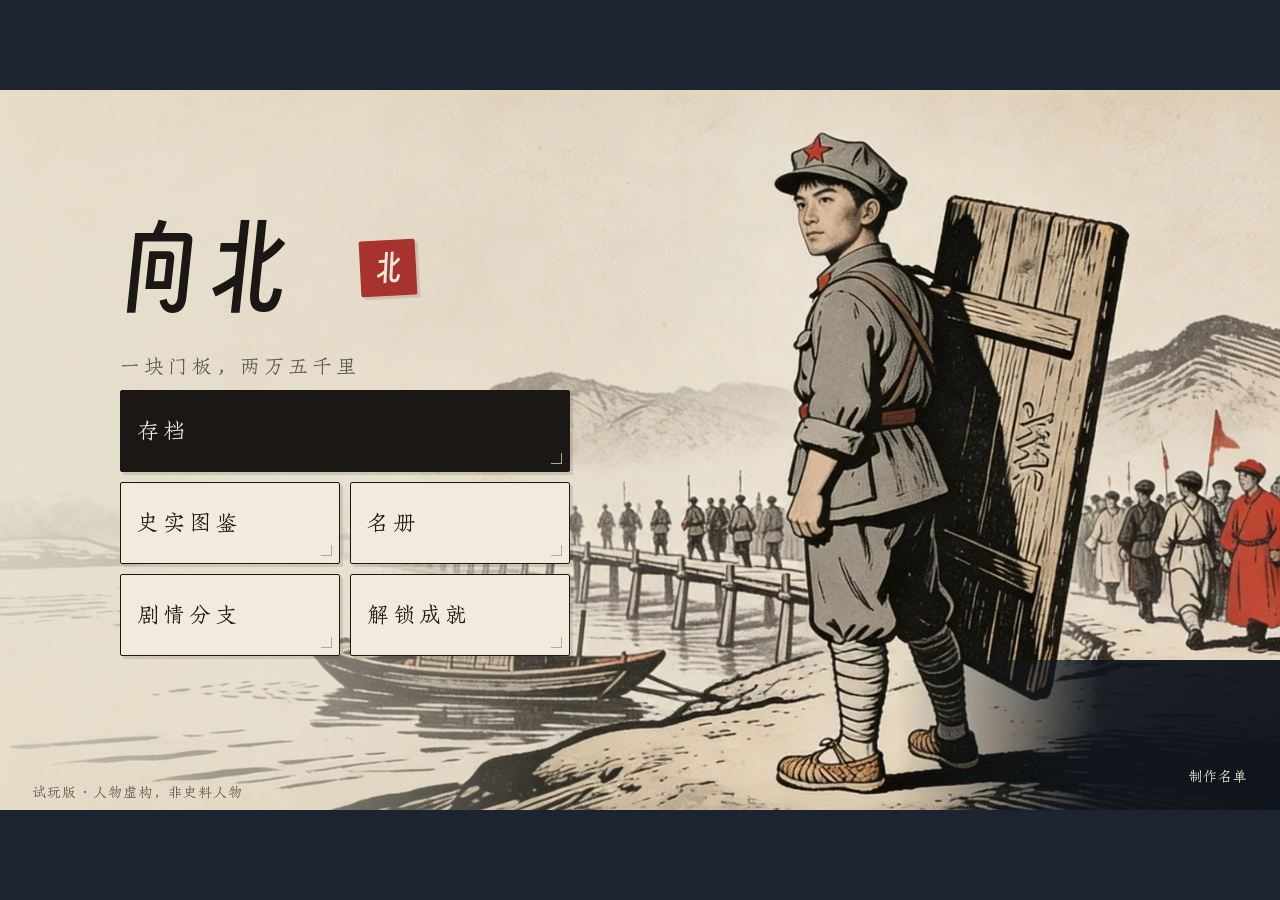
==== index.html @ d0fe7e93 "deploy: v1.7.1-dev 站点（行囊未满确认 / 门板修复）" ====
<!DOCTYPE html>
<html lang="zh-CN">
<head>
  <meta charset="utf-8">
  <meta name="viewport" content="width=device-width, initial-scale=1, viewport-fit=cover">
  <title>向北</title>
  <link rel="icon" href="data:,">
  <!-- 片头占位图先发：慢网下先给构图，再由 1600 WebP 替换 -->
  <link rel="preload" as="image" href="./assets/backgrounds/placeholders/plate_title.webp" type="image/webp" fetchpriority="high">
  <link rel="stylesheet" href="./style.css">
</head>
<body>
  <!-- 固定 1280×720 舞台：所有坐标都是舞台坐标（docs/ui-layout.md） -->
  <div id="stage" data-scene="title">
    <!-- 单画布：标题 / 地图 / VN 共用的程序化版画底（art.js 绘制，不接收点击） -->
    <canvas id="stage-art" class="stage-art" width="1280" height="720" aria-hidden="true"></canvas>

    <!-- 标题画面：ui-layout §2 -->
    <section id="scene-title" class="scene" aria-label="标题画面">
      <h1 class="title-main"><button type="button" class="title-main__button" data-action="init-game" aria-label="向北 · 点击初始化游戏">向北</button></h1>
      <span class="title-seal" aria-hidden="true">北</span>
      <p class="title-sub">一块门板，两万五千里</p>
      <div id="title-menu" class="title-menu" role="menu" aria-label="主菜单">
        <button type="button" class="menu-button xb-btn xb-btn--primary menu-button--wide" role="menuitem" data-action="saves">存档</button>
        <button type="button" class="menu-button xb-btn" role="menuitem" data-action="codex">史实图鉴</button>
        <button type="button" class="menu-button xb-btn" role="menuitem" data-action="roster-gallery">名册</button>
        <button type="button" class="menu-button xb-btn" role="menuitem" data-action="branch">剧情分支</button>
        <button type="button" class="menu-button xb-btn" role="menuitem" data-action="achievements">解锁成就</button>
      </div>
      <p class="title-version">试玩版 · 人物虚构，非史料人物</p>
      <a class="title-credits" href="./CREDITS.txt" target="_blank" rel="noopener">制作名单</a>
    </section>

    <!-- 地图画面：ui-layout §1.5 -->
    <section id="scene-map" class="scene" aria-label="长征路线图" hidden>
      <h2 class="map-title">往北</h2>
      <p class="map-sub">一条路，七段</p>
      <svg id="map-route" class="map-route" viewBox="0 0 1280 720" aria-hidden="true" focusable="false">
        <polyline points="186,592 346,532 506,482 676,412 826,332 986,252 1146,162"></polyline>
      </svg>
      <div id="map-stations" class="map-stations"></div>
      <p class="map-hint">点亮的站点可以进入；其余还在路上</p>
    </section>

    <!-- 对话画面：ui-layout §1 + §7 -->
    <section id="scene-vn" class="scene" aria-label="对话" hidden>
      <p id="vn-chapter" class="vn-chapter"></p>
      <p id="vn-condition" class="vn-condition" aria-live="polite"><span>状态</span><b>良好</b></p>
      <button type="button" id="vn-pack-button" class="vn-pack-button" data-action="pack">物资 <span id="vn-pack-count">0/4</span></button>

      <!-- 自动 / 跳过：只在线性节点显示 -->
      <div id="vn-toolbar" class="vn-toolbar" hidden>
        <button type="button" id="vn-auto" class="vn-tool" aria-pressed="false" data-action="auto">自动</button>
        <button type="button" id="vn-skip" class="vn-tool" aria-pressed="false" data-action="skip">跳过</button>
      </div>

      <button type="button" class="vn-pause" data-action="pause" aria-label="暂停">Ⅱ</button>
      <button type="button" id="vn-history-button" class="vn-history-button" data-action="history" aria-haspopup="dialog">回顾</button>

      <div id="vn-dialogue" class="vn-dialogue">
        <p id="vn-name" class="vn-name"></p>
        <p id="vn-text" class="vn-text"></p>
        <span id="vn-next" class="vn-next" aria-hidden="true">▼</span>
      </div>

      <p id="vn-choice-prompt" class="vn-choice-prompt" hidden></p>
      <div id="vn-choices" class="vn-choices" role="group" aria-label="选项" hidden></div>

      <!-- 多选：行囊/弃物。整卡可点，数字键切换，Enter 确认；没有倒计时 -->
      <div id="vn-multichoice" class="vn-multichoice" role="group" aria-label="多选" hidden>
        <p id="vn-multi-prompt" class="vn-multi-prompt"></p>
        <div id="vn-multi-options" class="vn-multi-options"></div>
        <div class="vn-multi-foot">
          <p id="vn-multi-status" class="vn-multi-status" aria-live="polite"></p>
          <button type="button" id="vn-multi-confirm" class="xb-btn xb-btn--primary vn-multi-confirm" data-action="multi-confirm" disabled>确认</button>
        </div>
      </div>

      <!-- 点名 / 记名：DOM 覆盖层，不走小游戏画布 -->
      <div id="vn-interact" class="vn-interact" role="group" aria-label="点名" hidden>
        <div class="vn-interact__panel">
          <p id="interact-kicker" class="vn-interact__kicker"></p>
          <p id="interact-name" class="vn-interact__name"></p>
          <p id="interact-status" class="vn-interact__status"></p>
          <div class="vn-interact__bar"><i id="interact-progress"></i></div>
          <div id="interact-names" class="vn-interact__names"></div>
          <button type="button" id="interact-answer" class="xb-btn vn-interact__answer" data-action="interact-answer">替他答到</button>
          <p id="interact-live" class="sr-only" aria-live="polite"></p>
        </div>
      </div>

      <div id="vn-result" class="vn-result" role="group" aria-label="结算" hidden></div>

      <!-- 章节标题卡：全屏，等玩家点击/回车后再继续 -->
      <div id="vn-title-card" class="xb-title-card" role="presentation" hidden>
        <p id="vn-title-chapter" class="xb-title-card__chapter"></p>
        <div class="xb-title-card__rule"></div>
        <p id="vn-title-sub" class="xb-title-card__sub"></p>
        <p id="vn-title-place" class="xb-title-card__place" hidden></p>
        <p class="xb-title-card__hint">点击继续</p>
      </div>

      <!-- 状态变化：顶部居中，只读，不挡点击；多行时一屏最多三条 -->
      <div id="status-notice" class="xb-status-notice" role="status" aria-live="polite" aria-atomic="true" hidden>
        <p class="xb-status-notice__kicker">状态变化</p>
        <ul id="status-notice-list" class="xb-status-notice__list"></ul>
      </div>

      <!-- 分页量具：屏外，与正文同字号同宽，只用来量行数；不能 display:none -->
      <p id="vn-measure" class="vn-measure" aria-hidden="true"></p>
    </section>

    <!-- 结局：点名 + 数字 + 五张精神卡（ui-layout §8） -->
    <section id="scene-ending" class="scene" aria-label="结局" hidden>
      <div id="ending-panel" class="xb-ending">
        <h2 id="ending-title" class="xb-ending__title"></h2>
        <p id="ending-date" class="xb-ending__date"></p>
        <p id="ending-lede" class="xb-ending__lede"></p>
        <p id="ending-route" class="xb-ending__route"></p>
        <div class="xb-ending__cols">
          <div class="xb-ending__names-wrap">
            <h3 class="xb-ending__label">点名</h3>
            <ol id="ending-names" class="xb-ending__names"></ol>
          </div>
          <div class="xb-ending__stats-wrap">
            <h3 class="xb-ending__label">数字</h3>
            <p id="ending-stats" class="xb-ending__stats"></p>
          </div>
        </div>
        <section id="ending-achievements" class="xb-ending__achievements" aria-labelledby="ending-achievements-title">
          <h3 id="ending-achievements-title" class="xb-ending__achievements-title">此周目解锁的成就有：</h3>
          <div id="ending-achievement-chips" class="xb-ending__achievement-chips"></div>
          <p id="ending-achievements-count" class="xb-ending__achievements-count"></p>
        </section>
        <div id="ending-cards" class="xb-ending__cards" aria-label="五张精神卡"></div>
        <p id="ending-disclaimer" class="xb-ending__disclaimer"></p>
        <div class="xb-ending__actions">
          <button type="button" id="ending-branch" class="xb-btn" data-action="ending-branch">查看剧情分支</button>
          <button type="button" id="ending-codex" class="xb-btn" data-action="ending-codex">史实图鉴</button>
          <button type="button" id="ending-home" class="xb-btn xb-btn--primary" data-action="ending-home">回到标题</button>
        </div>
      </div>
    </section>

    <!-- 特效层：墨色横擦转场 + 软闪白；不接收点击，不朗读 -->
    <div id="fx-layer" class="fx-layer" aria-hidden="true">
      <div class="fx-wipe"></div>
      <div class="fx-flash"></div>
    </div>

    <!-- 暂停遮罩：继续 / 设置 / 返回地图 / 回到标题（ui-layout §7） -->
    <div id="pause" class="overlay" hidden>
      <div id="pause-menu" class="pause-panel" role="dialog" aria-modal="true" aria-label="暂停">
        <p class="pause-title">暂停</p>
        <button type="button" class="pause-button" data-action="resume">继续</button>
        <button type="button" class="pause-button" data-action="save">保存</button>
        <button type="button" class="pause-button" data-action="open-settings">设置</button>
        <button type="button" class="pause-button" data-action="codex">史实图鉴</button>
        <button type="button" class="pause-button" data-action="branch">剧情分支</button>
        <button type="button" class="pause-button" data-action="achievements">解锁成就</button>
        <button type="button" class="pause-button" data-action="open-roster">花名册</button>
        <button type="button" class="pause-button" data-action="pause-map">返回地图</button>
        <button type="button" class="pause-button" data-action="pause-title">回到标题</button>
      </div>

      <div id="vn-settings" class="xb-settings" role="dialog" aria-modal="true" aria-label="设置" hidden>
        <p class="pause-title">设置</p>
        <div class="xb-settings__row">
          <span class="xb-settings__label">文字速度</span>
          <div class="xb-settings__control">
            <input id="set-speed" class="xb-range" type="range" min="10" max="60" step="5" value="30" aria-label="文字速度">
            <span id="set-speed-value" class="xb-settings__value">30 字/秒</span>
          </div>
        </div>
        <div class="xb-settings__row">
          <span class="xb-settings__label">字号</span>
          <div id="set-scale" class="xb-segmented" role="group" aria-label="字号">
            <button type="button" data-scale="1" aria-pressed="true">100%</button>
            <button type="button" data-scale="1.15" aria-pressed="false">115%</button>
            <button type="button" data-scale="1.3" aria-pressed="false">130%</button>
          </div>
        </div>
        <div class="xb-settings__row">
          <span class="xb-settings__label">音量<small class="xb-settings__hint">首次点击后生效</small></span>
          <div class="xb-settings__control">
            <input id="set-volume" class="xb-range" type="range" min="0" max="100" step="5" value="60" aria-label="音量">
            <span id="set-volume-value" class="xb-settings__value">60</span>
          </div>
        </div>
        <div class="xb-settings__row">
          <span class="xb-settings__label">配乐<small class="xb-settings__hint">背景音乐</small></span>
          <div class="xb-settings__control">
            <input id="set-music-volume" class="xb-range" type="range" min="0" max="100" step="5" value="100" aria-label="配乐音量">
            <span id="set-music-volume-value" class="xb-settings__value">100</span>
          </div>
        </div>
        <div class="xb-settings__row">
          <span class="xb-settings__label">环境音<small class="xb-settings__hint">风、水、火</small></span>
          <div class="xb-settings__control">
            <input id="set-env-volume" class="xb-range" type="range" min="0" max="100" step="5" value="100" aria-label="环境音音量">
            <span id="set-env-volume-value" class="xb-settings__value">100</span>
          </div>
        </div>
        <div class="xb-settings__row">
          <span class="xb-settings__label">静音</span>
          <button type="button" id="set-muted" class="xb-switch" role="switch" aria-checked="false" aria-label="静音"></button>
        </div>
        <div class="xb-settings__row">
          <span class="xb-settings__label">减少动效</span>
          <button type="button" id="set-motion" class="xb-switch" role="switch" aria-checked="false" aria-label="减少动效"></button>
        </div>
        <div class="xb-settings__row">
          <span class="xb-settings__label">跳读已读</span>
          <button type="button" id="set-skip" class="xb-switch" role="switch" aria-checked="false" aria-label="跳读已读"></button>
        </div>
        <button type="button" class="pause-button" data-action="close-settings">返回</button>
      </div>

      <div id="vn-roster" class="xb-roster" role="dialog" aria-modal="true" aria-label="花名册" tabindex="-1" hidden>
        <p class="pause-title">花名册</p>
        <p class="xb-roster__hint">这一路上，名册里记下的人。</p>
        <ol id="roster-list" class="xb-roster__list"></ol>
        <p id="roster-foot" class="xb-roster__foot"></p>
        <button type="button" class="pause-button" data-action="close-roster">返回</button>
      </div>
    </div>

    <!-- 史实注：单张弹窗，四块（标题 / 类型 / 正文 / 出处）+ 争议行（ui-layout §7） -->
    <div id="codex" class="xb-modal xb-codex" role="dialog" aria-modal="true" aria-labelledby="codex-title" hidden>
      <button type="button" id="codex-close" class="xb-modal__close" aria-label="关闭">×</button>
      <h2 id="codex-title" class="xb-modal__title"></h2>
      <div id="codex-badges" class="xb-codex__badges"></div>
      <div id="codex-figure" class="xb-codex__figure" hidden></div>
      <div id="codex-body" class="xb-codex__body" tabindex="0"></div>
      <p id="codex-note" class="xb-codex__note" hidden></p>
      <p id="codex-source" class="xb-codex__source"></p>
      <p id="codex-image-note" class="xb-codex__asset-note" hidden></p>
      <p class="xb-codex__disclaimer">人物虚构，非史料人物。</p>
    </div>

    <!-- 剧情分支：只读歧路图；标题 / 结局 / 暂停三入口共用。未走到的章节与结局灰 -->
    <div id="branch-map" class="xb-branch" role="dialog" aria-modal="true" aria-labelledby="branch-title" hidden>
      <div class="xb-branch__sky" aria-hidden="true"></div>
      <header class="xb-branch__head">
        <div class="xb-branch__brand">
          <p class="xb-branch__kicker">命路歧图 · 只看你走过的</p>
          <h2 id="branch-title" class="xb-branch__title">剧情分支</h2>
          <span class="xb-branch__seal" aria-hidden="true">歧</span>
        </div>
        <p id="branch-count" class="xb-branch__count"></p>
        <button type="button" id="branch-close" class="xb-modal__close xb-branch__close" data-action="branch-close" aria-label="关闭剧情分支">×</button>
      </header>
      <div class="xb-branch__body">
        <div id="branch-chapters" class="xb-branch__chapters" aria-label="七段路线"></div>
        <p id="branch-live" class="xb-branch__live"></p>
        <div class="xb-branch__ends">
          <section class="xb-branch__group xb-branch__group--door" aria-labelledby="branch-door-title">
            <h3 id="branch-door-title" class="xb-branch__group-title">带板 <span>1–5</span></h3>
            <div id="branch-endings-door" class="xb-branch__endings"></div>
          </section>
          <section class="xb-branch__group xb-branch__group--nodoor" aria-labelledby="branch-nodoor-title">
            <h3 id="branch-nodoor-title" class="xb-branch__group-title">空手 <span>6–10</span></h3>
            <div id="branch-endings-nodoor" class="xb-branch__endings"></div>
          </section>
          <section class="xb-branch__group xb-branch__group--bad" aria-labelledby="branch-bad-title">
            <h3 id="branch-bad-title" class="xb-branch__group-title">坏结局 <span>11</span></h3>
            <div id="branch-endings-bad" class="xb-branch__endings"></div>
          </section>
        </div>
        <p class="xb-branch__hint">点章节看这一章的抉择；点结局看门板、救人与点名。未走到的仍留在雾里。</p>
      </div>

      <div id="branch-detail" class="xb-branch-detail" role="dialog" aria-modal="true" aria-labelledby="branch-detail-title" hidden>
        <div class="xb-branch-detail__panel">
          <button type="button" id="branch-detail-close" class="xb-modal__close" data-action="branch-detail-close" aria-label="关闭详情">×</button>
          <p id="branch-detail-kicker" class="xb-branch-detail__kicker"></p>
          <h3 id="branch-detail-title" class="xb-branch-detail__title"></h3>
          <p id="branch-detail-sub" class="xb-branch-detail__sub"></p>
          <div id="branch-detail-body" class="xb-branch-detail__body" tabindex="0"></div>
        </div>
      </div>
    </div>

    <!-- 史实图鉴：7 张，3+3+1；锁卡点击只提示 -->
    <div id="codex-gallery" class="xb-gallery" role="dialog" aria-modal="true" aria-labelledby="gallery-title" hidden>
      <div class="xb-gallery__panel">
        <button type="button" id="gallery-close" class="xb-modal__close" data-action="gallery-close" aria-label="关闭图鉴">×</button>
        <h2 id="gallery-title" class="xb-gallery__title">史实图鉴</h2>
        <p id="gallery-count" class="xb-gallery__count"></p>
        <div id="gallery-grid" class="xb-gallery__grid"></div>
        <p class="xb-gallery__asset-note">照片说明：部分场景图为1967年或当代拍摄，作历史氛围示意，非1935年现场；来源与授权见制作名单。</p>
        <p class="xb-gallery__hint">已解锁的卡片可以打开；其余卡片在对应章节记入。</p>
      </div>
    </div>

    <!-- 名册回廊：只读，记四路人物命运的应到/未到/谁替答，不记分数 -->
    <div id="roster-gallery" class="xb-gallery xb-roster-gallery" role="dialog" aria-modal="true" aria-labelledby="roster-gallery-title" hidden>
      <div class="xb-gallery__panel">
        <button type="button" id="roster-gallery-close" class="xb-modal__close" data-action="roster-gallery-close" aria-label="关闭名册">×</button>
        <h2 id="roster-gallery-title" class="xb-gallery__title">名册</h2>
        <p id="roster-gallery-count" class="xb-gallery__count"></p>
        <div id="roster-gallery-pages" class="xb-roster-pages"></div>
        <p class="xb-gallery__hint">这里只记名字，不记分数。</p>
      </div>
    </div>

    <!-- 解锁成就：标题 / 暂停 / 结局三入口共用；锁定卡只显示词条名与“未解锁” -->
    <div id="achievement-panel" class="xb-achievements" role="dialog" aria-modal="true" aria-labelledby="achievement-title" hidden>
      <div class="xb-achievements__panel">
        <button type="button" id="achievement-close" class="xb-modal__close" data-action="achievement-close" aria-label="关闭成就">×</button>
        <header class="xb-achievements__head">
          <p class="xb-achievements__kicker">一路走来的选择</p>
          <h2 id="achievement-title" class="xb-achievements__title">解锁成就</h2>
          <p id="achievement-count" class="xb-achievements__count"></p>
        </header>
        <div id="achievement-tabs" class="xb-achievements__tabs" role="tablist" aria-label="按章节查看成就"></div>
        <div id="achievement-grid" class="xb-achievements__grid" role="tabpanel"></div>
        <p class="xb-achievements__hint">已解锁的成就可点开查看原因；灰色框还没有走到。</p>
      </div>

      <div id="achievement-detail" class="xb-achievement-detail" role="dialog" aria-modal="true" aria-labelledby="achievement-detail-title" hidden>
        <div class="xb-achievement-detail__panel">
          <button type="button" id="achievement-detail-close" class="xb-modal__close" data-action="achievement-detail-close" aria-label="关闭成就详情">×</button>
          <p id="achievement-detail-kicker" class="xb-achievement-detail__kicker"></p>
          <h3 id="achievement-detail-title" class="xb-achievement-detail__title"></h3>
          <div id="achievement-detail-body" class="xb-achievement-detail__body" tabindex="0"></div>
        </div>
      </div>
    </div>

    <!-- 物资：随时可开；限时选项期间禁用。差状态复用同一面板做警告。 -->
    <div id="pack-panel" class="xb-pack-overlay" role="dialog" aria-modal="true" aria-labelledby="pack-title" hidden>
      <div class="xb-pack">
        <p id="pack-warning" class="xb-pack__warning" hidden></p>
        <h2 id="pack-title" class="xb-pack__title">物资</h2>
        <p id="pack-summary" class="xb-pack__summary"></p>
        <div id="pack-list" class="xb-pack__list"></div>
        <p id="pack-note" class="xb-pack__note"></p>
        <div class="xb-pack__actions">
          <button type="button" id="pack-close" class="xb-btn" data-action="pack-close">关闭</button>
          <button type="button" id="pack-continue" class="xb-btn xb-btn--primary" data-action="pack-continue" hidden>继续（不使用）</button>
        </div>
      </div>
    </div>

    <!-- 状态“差”：先警告；同意开物资栏，拒绝按死亡路线收口 -->
    <div id="danger-modal" class="xb-door-modal" role="dialog" aria-modal="true" aria-labelledby="danger-title" hidden>
      <div class="xb-door">
        <h2 id="danger-title" class="xb-door__title">状态：差</h2>
        <p class="xb-door__body">当前你的状态已不足以支撑继续行进，请立刻补充物资恢复体力。</p>
        <div class="xb-danger__actions">
          <button type="button" id="danger-accept" class="xb-btn xb-btn--primary" data-action="danger-accept">同意</button>
          <button type="button" id="danger-refuse" class="xb-btn" data-action="danger-refuse">拒绝</button>
        </div>
      </div>
    </div>

    <!-- 行囊未满：点“系好行囊”但四格没装满时先确认；选“否”回到多选，已选的物资不动 -->
    <div id="bag-confirm-modal" class="xb-door-modal" role="dialog" aria-modal="true" aria-labelledby="bag-confirm-title" aria-describedby="bag-confirm-body" hidden>
      <div class="xb-door">
        <h2 id="bag-confirm-title" class="xb-door__title">行囊</h2>
        <p id="bag-confirm-body" class="xb-door__body">行囊尚未装满，长征路途艰险，确定要继续吗？</p>
        <div class="xb-danger__actions">
          <button type="button" id="bag-confirm-yes" class="xb-btn xb-btn--primary" data-action="bag-confirm-yes">是</button>
          <button type="button" id="bag-confirm-no" class="xb-btn" data-action="bag-confirm-no">否</button>
        </div>
      </div>
    </div>

    <!-- 门板舍弃：只在草地结算、条件 A/B/C 全不满足时出现 -->
    <div id="door-modal" class="xb-door-modal" role="dialog" aria-modal="true" aria-labelledby="door-title" hidden>
      <div class="xb-door">
        <h2 id="door-title" class="xb-door__title">必须舍弃门板</h2>
        <p class="xb-door__body">由于你体力透支，或帮手不足，无法将门板带到终点，你必须舍弃。</p>
        <button type="button" id="door-discard" class="xb-btn xb-btn--primary" data-action="door-discard">舍弃门板</button>
      </div>
    </div>

    <!-- 剧情回顾：游玩中只读翻看前面的对话与选择；按档隔离，不写主档 -->
    <div id="history-panel" class="xb-history" role="dialog" aria-modal="true" aria-labelledby="history-title" hidden>
      <div class="xb-history__panel">
        <header class="xb-history__head">
          <span class="xb-history__seal" aria-hidden="true"></span>
          <h2 id="history-title" class="xb-history__title">剧情回顾</h2>
        </header>
        <button type="button" id="history-close" class="xb-history__close" data-action="history-close" aria-label="关闭剧情回顾">×</button>
        <div id="history-body" class="xb-history__body" tabindex="0">
          <p id="history-empty" class="xb-history__empty">还没有走过的对话。</p>
          <div id="history-list" class="xb-history__list"></div>
        </div>
      </div>
    </div>

    <!-- 存档列表：标题菜单唯一入口；已完结档点开是整页结局回顾 -->
    <div id="saves-panel" class="xb-saves" role="dialog" aria-modal="true" aria-labelledby="saves-title" hidden>
      <div class="xb-saves__panel">
        <button type="button" id="saves-close" class="xb-modal__close" data-action="saves-close" aria-label="关闭存档">×</button>
        <header class="xb-saves__head">
          <p class="xb-saves__kicker">一块门板，两万五千里</p>
          <h2 id="saves-title" class="xb-saves__title">存档</h2>
          <p id="saves-count" class="xb-saves__count"></p>
        </header>
        <div class="xb-saves__actions">
          <button type="button" id="save-new" class="xb-btn xb-btn--primary" data-action="save-new">开启新档</button>
          <button type="button" id="save-latest" class="xb-btn" data-action="save-latest">上次玩到</button>
          <button type="button" id="save-delete" class="xb-btn" data-action="save-delete">删除存档</button>
        </div>
        <div class="xb-saves__list-wrap">
          <div id="saves-list" class="xb-saves__list" role="group" aria-label="存档列表"></div>
          <p id="saves-empty" class="xb-saves__empty">还没有存档。点「开启新档」，从于都河出发。</p>
        </div>
        <div id="saves-delete-bar" class="xb-saves__delete-bar" hidden>
          <p id="saves-delete-count" class="xb-saves__delete-count">已选 0 个</p>
          <div class="xb-saves__delete-actions">
            <button type="button" id="saves-delete-confirm" class="xb-btn xb-btn--primary" data-action="save-delete-confirm">确认</button>
            <button type="button" id="saves-delete-cancel" class="xb-btn" data-action="save-delete-cancel">取消</button>
          </div>
        </div>
        <p id="saves-hint" class="xb-saves__hint"></p>
      </div>
    </div>

    <!-- 通用二选一确认：开新档 / 上次玩到 / 删档 / 初始化 / 继续某档 -->
    <div id="save-confirm" class="xb-door-modal xb-save-confirm" role="dialog" aria-modal="true" aria-labelledby="save-confirm-title" hidden>
      <div class="xb-door">
        <h2 id="save-confirm-title" class="xb-door__title"></h2>
        <p id="save-confirm-body" class="xb-door__body" hidden></p>
        <div class="xb-danger__actions">
          <button type="button" id="save-confirm-yes" class="xb-btn xb-btn--primary" data-action="save-confirm-yes">是</button>
          <button type="button" id="save-confirm-no" class="xb-btn" data-action="save-confirm-no">否</button>
        </div>
      </div>
    </div>

    <div id="toast" role="status" aria-live="polite"></div>
    <div id="autosave-notice" class="xb-autosave" role="status" aria-live="polite" aria-atomic="true" aria-hidden="true"></div>
    <pre id="debug" hidden></pre>
  </div>

  <div id="orientation">
    <p>请把手机横过来</p>
    <p class="orientation-hint">如果转动手机没有反应，请点右上角菜单，选择“在浏览器打开”。</p>
  </div>

  <!-- 顺序固定：art → story → engine；全部经典 script，不用 module -->
  <script src="./art.js"></script>
  <script src="./story.js"></script>
  <script src="./engine.js"></script>
</body>
</html>
---- style.css ----
/* 《向北》style.css —— 步骤二：视觉系统（令牌 + 组件壳 + 舞台）
   规格见 docs/visual-system.md 与 docs/ui-layout.md；组件规则里只允许 var()，禁止再写色值。 */

/* ---------- 字体：OFL 子集随包，系统字体兜底 ----------
   子集只含游戏实际用字；缺字时回退系统宋体/黑体。
   授权见 assets/fonts/OFL-Zhuque.txt 与 OFL-Smiley.txt。 */
@font-face {
  font-family: "XB Smiley";
  src: url("./assets/fonts/smiley-game.woff2") format("woff2");
  font-display: swap;
}

@font-face {
  font-family: "XB Zhuque";
  src: url("./assets/fonts/zhuque-game.woff2") format("woff2");
  font-display: swap;
}

/* ---------- 令牌：唯一可以写色值的地方 ---------- */
:root {
  /* 五色 */
  --paper: #E8E1D0;
  --ink: #1A1714;
  --cinnabar: #A8322D;
  --ember: #D97A2B;
  --night: #1B2430;

  /* 派生色 */
  --paper-hi: #F1EBDD;
  --paper-lo: #DCD2BC;
  --ink-muted: #5C564D;
  --night-deep: #10161D;
  --scrim: rgba(16, 22, 29, 0.62);
  --overlay: rgba(16, 22, 29, 0.78);
  --title-map-scrim: linear-gradient(90deg, rgba(11, 14, 19, 0.96) 0%, rgba(11, 14, 19, 0.9) 34%, rgba(11, 14, 19, 0.48) 58%, rgba(11, 14, 19, 0.04) 82%);
  --chapter-photo-scrim: linear-gradient(90deg, rgba(11, 14, 19, 0.97) 0%, rgba(11, 14, 19, 0.9) 30%, rgba(11, 14, 19, 0.52) 56%, rgba(11, 14, 19, 0.08) 84%);
  --codex-caption-scrim: linear-gradient(0deg, rgba(11, 14, 19, 0.82), transparent);
  --title-photo-left-scrim: linear-gradient(90deg,
    rgba(232, 225, 208, 0.82) 0%,
    rgba(232, 225, 208, 0.58) 22%,
    rgba(232, 225, 208, 0.18) 42%,
    rgba(232, 225, 208, 0) 62%);
  --title-photo-bottom-scrim: linear-gradient(to left,
    rgba(16, 22, 29, 0.97) 0%,
    rgba(16, 22, 29, 0.94) 14%,
    rgba(16, 22, 29, 0.55) 20%,
    rgba(16, 22, 29, 0) 30%);
  --title-map-shadow: 0 1px 14px rgba(0, 0, 0, 0.65);
  --title-sub-shadow: 0 1px 10px rgba(0, 0, 0, 0.7);
  --shadow: rgba(26, 23, 20, 0.18);
  --ink-a12: rgba(26, 23, 20, 0.12);
  --ink-a20: rgba(26, 23, 20, 0.2);
  --ink-a30: rgba(26, 23, 20, 0.3);
  --ink-a45: rgba(26, 23, 20, 0.45);
  --paper-a72: rgba(232, 225, 208, 0.72);
  /* 歧路图专用夜色：全部在此定义，组件只引用令牌（check-build C10）。 */
  --branch-sky-top: #0d1620;
  --branch-sky: #0b1119;
  --branch-sky-deep: #080d13;
  --branch-star-hi: rgba(241, 235, 221, 0.72);
  --branch-star-mid: rgba(241, 235, 221, 0.62);
  --branch-star-low: rgba(241, 235, 221, 0.48);
  --branch-star-faint: rgba(241, 235, 221, 0.55);
  --branch-glow: rgba(58, 82, 105, 0.42);
  --branch-warm: rgba(168, 50, 45, 0.12);
  --branch-sky-shadow: rgba(0, 0, 0, 0.7);
  --branch-seal-shadow: rgba(0, 0, 0, 0.35);
  --branch-card: #18222d;
  --branch-edge: rgba(232, 225, 208, 0.5);
  --branch-edge-soft: rgba(232, 225, 208, 0.28);
  --branch-edge-faint: rgba(232, 225, 208, 0.26);
  --branch-scrim-top: rgba(8, 13, 19, 0.06);
  --branch-scrim-bottom: rgba(8, 13, 19, 0.88);
  --branch-title-shadow: rgba(0, 0, 0, 0.9);
  --branch-ring: rgba(168, 50, 45, 0.45);
  --branch-ring-soft: rgba(168, 50, 45, 0.25);
  --branch-current-ink: #f0b3aa;
  --branch-group-meta: rgba(232, 225, 208, 0.45);
  --branch-card-bg: rgba(232, 225, 208, 0.055);
  --branch-card-unlocked: rgba(232, 225, 208, 0.12);
  --branch-card-locked: rgba(232, 225, 208, 0.025);
  --branch-hint-ink: rgba(232, 225, 208, 0.46);
  --branch-detail-scrim: rgba(4, 8, 12, 0.74);
  --branch-panel-shadow: rgba(0, 0, 0, 0.34);
  --branch-node-hover: rgba(26, 23, 20, 0.035);
  /* 剧情回顾：近黑底、纸白台词、唯一的金色留给玩家选择。 */
  --history-bg: #080D13;
  --history-choice: #F2C45C;
  --history-rule: rgba(232, 225, 208, 0.18);
  --history-prompt: rgba(232, 225, 208, 0.55);
  --history-speaker: rgba(232, 225, 208, 0.72);
  --history-scroll-thumb: rgba(232, 225, 208, 0.22);
  --focus-color: #A8322D;
  --focus-gap: #F1EBDD;

  /* 纸纹：两层细纹 + 极淡高光，不引图片。
     周期取 5px/7px 而不是 3px/4px——太密会形成网格，看着像坐标纸不像纸。 */
  --paper-texture:
    repeating-linear-gradient(0deg, rgba(26, 23, 20, 0.015) 0 1px, transparent 1px 5px),
    repeating-linear-gradient(90deg, rgba(26, 23, 20, 0.012) 0 1px, transparent 1px 7px),
    radial-gradient(90% 70% at 20% 10%, rgba(241, 235, 221, 0.035), transparent 55%);

  /* 字体：得意黑只给最大标题，其余用朱雀仿宋。 */
  --font-display: "XB Smiley", "Smiley Sans", "得意黑", "Microsoft YaHei", "PingFang SC", "Noto Sans CJK SC", sans-serif;
  --font-title: "XB Zhuque", "Zhuque Fangsong", "Songti SC", "SimSun", "Noto Serif CJK SC", serif;
  --font-body: "XB Zhuque", "Zhuque Fangsong", "Songti SC", "SimSun", "Noto Serif CJK SC", serif;
  --font-num: "Consolas", "SFMono-Regular", "Courier New", monospace;

  /* 字号 / 行高 / 字距 */
  --fs-title: 96px;
  --fs-subtitle: 20px;
  --fs-chapter: 44px;
  --fs-h2: 28px;
  --fs-body: 26px;
  --fs-choice: 22px;
  --fs-name: 18px;
  --fs-note: 18px;
  --fs-small: 14px;
  --lh-title: 1;
  --lh-body: 1.8;
  --lh-choice: 1.45;
  --lh-note: 1.7;
  --ls-title: 12px;
  --ls-chapter: 8px;
  --ls-button: 4px;

  /* 间距 / 边框 / 圆角 */
  --space-1: 4px;
  --space-2: 8px;
  --space-3: 12px;
  --space-4: 16px;
  --space-5: 24px;
  --space-6: 32px;
  --space-7: 64px;
  --space-8: 96px;
  --border: 1px;
  --border-strong: 2px;
  --border-accent: 4px;
  --radius: 2px;

  /* 层级 */
  --z-art: 0;
  --z-scene: 1;
  --z-figure: 10;
  --z-hud: 20;
  --z-dialogue: 30;
  --z-choice: 40;
  --z-modal: 50;
  --z-transition: 60;
  --z-pause: 80;
  --z-gallery: 82;
  --z-saves: 83;
  --z-codex: 84;
  --z-history: 85;
  --z-branch: 86;
  --z-branch-detail: 88;
  --z-save-confirm: 89;
  --z-toast: 90;
  --z-debug: 95;
  --z-orientation: 100;

  /* 动效 / 焦点 / 舞台 */
  --dur-fast: 120ms;
  --dur-med: 240ms;
  --dur-slow: 480ms;
  --dur-transition: 480ms;
  --dur-flash: 120ms;
  --dur-shake: 180ms;
  --dur-strike: 420ms;
  --strike-stagger: 90ms;
  --fx-flash-opacity: 0.12;
  --fx-shake-distance: 2px;
  --ease-out: cubic-bezier(0.2, 0.7, 0.3, 1);
  --ease-in: cubic-bezier(0.4, 0, 1, 1);
  --focus-w: 2px;
  --focus-offset: 2px;

  --stage-w: 1280px;
  --stage-h: 720px;
  --scale: 1;

  /* 阅读层（步骤三）：正文缩放与选项计时条进度 */
  --text-scale: 1;
  --choice-progress: 1;
}

/* 低配 / 对照：强制走系统回退栈（?fonts=fallback 触发） */
html.fonts-fallback {
  --font-display: "Microsoft YaHei", "PingFang SC", "Noto Sans CJK SC", sans-serif;
  --font-title: "Songti SC", "SimSun", "Noto Serif CJK SC", serif;
  --font-body: "Songti SC", "SimSun", "Noto Serif CJK SC", serif;
}

/* ---------- 基础层 ---------- */
html,
body {
  margin: 0;
  height: 100%;
  overflow: hidden;
  background: var(--night);
}

#stage {
  position: absolute;
  left: 50%;
  top: 50%;
  width: var(--stage-w);
  height: var(--stage-h);
  margin-left: calc(var(--stage-w) / -2);
  margin-top: calc(var(--stage-h) / -2);
  transform: scale(var(--scale));
  transform-origin: center center;
  background-color: var(--paper);
  background-image: var(--paper-texture);
  color: var(--ink);
  font-family: var(--font-body);
  font-size: var(--fs-body);
  line-height: var(--lh-body);
  overflow: hidden;
}

/* 全站禁选：双击推进剧情、横屏提示与所有面板都不应选中文字；只有滑杆需要拖动。 */
html,
body,
#stage,
#stage * {
  -webkit-user-select: none;
  -moz-user-select: none;
  user-select: none;
  -webkit-touch-callout: none;
}

[hidden] {
  display: none !important;
}

/* 单画布：标题 / 地图 / VN 共用的程序化版画底 */
.stage-art {
  position: absolute;
  inset: 0;
  width: var(--stage-w);
  height: var(--stage-h);
  z-index: var(--z-art);
  display: block;
  pointer-events: none;
}

/* 照片底缓慢推近；不改变布局，只在画布内部裁切。 */
.stage-art.is-photo {
  transform-origin: 50% 52%;
  animation: xb-art-drift 28s ease-in-out infinite alternate;
}

@keyframes xb-art-drift {
  from { transform: scale(1.015) translate3d(0, 0, 0); }
  to { transform: scale(1.05) translate3d(-0.55%, -0.35%, 0); }
}

@media (prefers-reduced-motion: reduce) {
  .stage-art.is-photo {
    animation: none;
    transform: none;
  }
}

.scene {
  position: absolute;
  inset: 0;
  z-index: var(--z-scene);
}

/* ---------- 特效层：墨色横擦 + 软闪白（步骤六） ---------- */
.fx-layer {
  position: absolute;
  inset: 0;
  z-index: var(--z-transition);
  overflow: hidden;
  pointer-events: none;
}

.fx-wipe,
.fx-flash {
  position: absolute;
  inset: 0;
  pointer-events: none;
}

.fx-wipe {
  transform: translateX(-100%);
  opacity: 0;
}

.fx-layer.is-paper .fx-wipe {
  background: linear-gradient(90deg, transparent 0%, var(--paper) 14%, var(--paper-hi) 50%, var(--paper) 86%, transparent 100%);
}

.fx-layer.is-night .fx-wipe {
  background: linear-gradient(90deg, transparent 0%, var(--night-deep) 14%, var(--night) 50%, var(--night-deep) 86%, transparent 100%);
}

.fx-layer.is-wiping .fx-wipe {
  animation: xb-fx-wipe var(--dur-transition) var(--ease-out) both;
}

.fx-flash {
  background: var(--paper-hi);
  opacity: 0;
}

.fx-layer.is-flashing .fx-flash {
  animation: xb-fx-flash var(--dur-flash) var(--ease-out) both;
}

#stage.is-shaking {
  animation: xb-fx-shake var(--dur-shake) linear both;
}

@keyframes xb-fx-wipe {
  0% { transform: translateX(-100%); opacity: 1; }
  100% { transform: translateX(100%); opacity: 1; }
}

@keyframes xb-fx-flash {
  0% { opacity: 0; }
  28% { opacity: var(--fx-flash-opacity); }
  100% { opacity: 0; }
}

@keyframes xb-fx-shake {
  0%, 100% { transform: translateX(0) scale(var(--scale)); }
  25% { transform: translateX(calc(var(--fx-shake-distance) * -1)) scale(var(--scale)); }
  75% { transform: translateX(var(--fx-shake-distance)) scale(var(--scale)); }
}

html {
  /* 手机点按由朱砂焦点环和自绘状态表示；去掉 Edge/Chrome 默认的蓝色 tap highlight。 */
  -webkit-tap-highlight-color: transparent;
}

button {
  font-family: inherit;
  font-size: var(--fs-choice);
  color: inherit;
  background: transparent;
  border: 1px solid transparent;
  cursor: pointer;
  touch-action: manipulation;
}

button:focus-visible,
a:focus-visible,
[tabindex]:focus-visible {
  outline: none;
  box-shadow: 0 0 0 var(--focus-w) var(--focus-color), 0 0 0 calc(var(--focus-w) + var(--focus-offset)) var(--focus-gap);
}

[aria-disabled="true"] {
  cursor: default;
}

@media (prefers-reduced-motion: reduce) {
  * {
    transition: none !important;
    animation: none !important;
  }
}

/* ---------- 标题画面 ---------- */
.title-main {
  position: absolute;
  left: 120px;
  top: 132px;
  margin: 0;
  font-family: var(--font-display);
  font-size: var(--fs-title);
  font-weight: 400;
  line-height: var(--lh-title);
  letter-spacing: var(--ls-title);
  color: var(--ink);
}

.title-seal {
  position: absolute;
  left: 360px;
  top: 150px;
  width: 56px;
  height: 56px;
  display: grid;
  place-items: center;
  background: var(--cinnabar);
  color: var(--paper-hi);
  font-family: var(--font-display);
  font-size: 32px;
  line-height: 1;
  border-radius: var(--radius);
  transform: rotate(-3deg);
  box-shadow: 3px 3px 0 var(--ink-a12);
}

.title-sub {
  position: absolute;
  left: 120px;
  top: 258px;
  margin: 0;
  font-size: var(--fs-subtitle);
  letter-spacing: 4px;
  color: var(--ink-muted);
}

.title-menu {
  position: absolute;
  left: 120px;
  top: 300px;
  width: 450px;
  display: grid;
  grid-template-columns: repeat(2, 220px);
  gap: 10px;
}

/* 开始、继续、剧情分支各占整行；图鉴与名册并排，五个入口落在 844×390 的 44 CSS px 热区之上。 */
.title-menu .menu-button[data-action="start"],
.title-menu .menu-button[data-action="continue"],
.title-menu .menu-button--wide {
  grid-column: 1 / -1;
  width: 450px;
}

.title-menu .menu-button {
  min-height: 82px;
}

.title-version {
  position: absolute;
  left: 32px;
  top: 690px;
  margin: 0;
  font-size: var(--fs-small);
  letter-spacing: 1px;
  color: var(--ink-muted);
}

/* 标题页制作名单入口：静态文本链接，不占主菜单、不弹窗。
   右下角与左下版本行分开，避免 844×390 缩放下互相遮挡。 */
.title-credits {
  position: absolute;
  right: 24px;
  bottom: 10px;
  min-height: 44px;
  display: inline-flex;
  align-items: center;
  padding: 0 8px;
  font-family: var(--font-body);
  font-size: var(--fs-small);
  letter-spacing: 1px;
  color: var(--ink-muted);
  text-decoration: none;
  border-bottom: 1px solid transparent;
}

.title-credits:hover {
  color: var(--ink);
  border-bottom-color: var(--cinnabar);
}

.title-credits:focus-visible {
  outline: 2px solid var(--cinnabar);
  outline-offset: 2px;
}

/* 标题照片底：左侧压纸、右下压暗。
   左压纸保证“向北”和菜单压在人物/山影上仍可读；右下压暗同时收住
   AI 生成图右下角的水印，制作名单链接因此改用纸色。 */
#scene-title::before,
#scene-title::after {
  content: "";
  position: absolute;
  inset: 0;
  pointer-events: none;
  z-index: 0;
}

#scene-title::before {
  background: var(--title-photo-left-scrim);
}

#scene-title::after {
  background: var(--title-photo-bottom-scrim);
  background-size: 100% 150px;
  background-position: bottom;
  background-repeat: no-repeat;
}

.title-main,
.title-seal,
.title-sub,
.title-menu,
.title-version,
.title-credits {
  z-index: 1;
}

.title-credits {
  color: var(--paper-hi);
  text-shadow: 0 1px 2px var(--ink);
}

.title-credits:hover {
  color: var(--paper-hi);
  border-bottom-color: var(--cinnabar);
}

/* ---------- 地图画面 ---------- */
.map-title {
  position: absolute;
  left: 64px;
  top: 48px;
  margin: 0;
  font-family: var(--font-title);
  font-size: var(--fs-chapter);
  font-weight: 400;
  line-height: 1.2;
  letter-spacing: var(--ls-chapter);
  color: var(--ink);
}

.map-sub {
  position: absolute;
  left: 64px;
  top: 108px;
  margin: 0;
  font-size: var(--fs-note);
  letter-spacing: 2px;
  color: var(--ink-muted);
}

.map-route {
  position: absolute;
  inset: 0;
  width: var(--stage-w);
  height: var(--stage-h);
  pointer-events: none;
}

.map-route polyline {
  fill: none;
  stroke: var(--ink-a30);
  stroke-width: 2;
  stroke-dasharray: 6 6;
}

.map-stations {
  position: absolute;
  inset: 0;
}

.map-station {
  position: absolute;
  display: flex;
  flex-direction: column;
  align-items: flex-start;
  justify-content: center;
  gap: 2px;
  padding: 6px 10px;
  text-align: left;
  background: var(--paper-hi);
  border: var(--border) solid var(--ink-a20);
  border-radius: var(--radius);
  box-shadow: 2px 2px 0 var(--ink-a12);
  transition: border-color var(--dur-fast) var(--ease-out), transform var(--dur-fast) var(--ease-out);
}

.map-station:hover {
  border-color: var(--ink);
  transform: translateY(-1px);
}

.map-station:focus-visible {
  border-color: var(--cinnabar);
}

.station-order {
  font-family: var(--font-num);
  font-size: 11px;
  letter-spacing: 1px;
  color: var(--cinnabar);
}

.station-name {
  font-size: 20px;
  line-height: 1.2;
}

.station-state {
  font-size: var(--fs-small);
  line-height: 1.2;
  color: var(--ink-muted);
}

.map-station.is-locked {
  background: var(--paper-lo);
  border-style: dashed;
  box-shadow: none;
}

.map-station.is-locked .station-order,
.map-station.is-locked .station-name {
  color: var(--ink-muted);
}

.map-hint {
  position: absolute;
  left: 64px;
  top: 660px;
  margin: 0;
  font-size: var(--fs-note);
  color: var(--ink-muted);
}

/* ---------- VN 画面 ---------- */
.vn-chapter {
  position: absolute;
  left: 32px;
  top: 24px;
  height: 28px;
  margin: 0;
  display: inline-flex;
  align-items: center;
  gap: var(--space-2);
  padding: 0 10px 0 8px;
  font-size: 16px;
  letter-spacing: 2px;
  color: var(--paper);
  background: var(--scrim);
  border-radius: var(--radius);
}

.vn-chapter::before {
  content: "";
  width: 8px;
  height: 8px;
  background: var(--cinnabar);
}

.vn-pause {
  position: absolute;
  left: 1200px;
  top: 24px;
  width: 48px;
  height: 48px;
  font-size: 20px;
  color: var(--paper);
  background: var(--scrim);
  border: var(--border) solid var(--paper-a72);
  border-radius: var(--radius);
}

/* 回顾放在暂停正下方：顶栏从「物资」到暂停已满，不抢自动/跳过的位置。 */
.vn-history-button {
  position: absolute;
  right: 32px;
  top: 84px;
  width: 112px;
  height: 44px;
  z-index: var(--z-dialogue);
  font-size: 16px;
  letter-spacing: 4px;
  color: var(--paper);
  background: var(--scrim);
  border: var(--border) solid var(--paper-a72);
  border-radius: var(--radius);
}

.vn-history-button:focus-visible,
.xb-history__close:focus-visible {
  outline: none;
  box-shadow:
    0 0 0 var(--focus-w) var(--focus-color),
    0 0 0 calc(var(--focus-w) + var(--focus-offset)) var(--focus-gap);
}

.vn-dialogue {
  position: absolute;
  left: 60px;
  top: 560px;
  width: 1160px;
  height: 118px;
  box-sizing: border-box;
  background-color: var(--paper-hi);
  background-image: var(--paper-texture);
  border: var(--border-strong) solid var(--ink);
  border-top: var(--border-accent) solid var(--cinnabar);
  border-radius: var(--radius);
  box-shadow: 4px 4px 0 var(--shadow);
  z-index: var(--z-dialogue);
}

.vn-name {
  position: absolute;
  left: 24px;
  top: -20px;
  margin: 0;
  padding: 2px 10px;
  font-size: var(--fs-name);
  font-weight: bold;
  line-height: 1.2;
  color: var(--cinnabar);
  background: var(--paper-hi);
  border: var(--border) solid var(--ink);
  border-radius: var(--radius);
}

.vn-text {
  position: absolute;
  left: 26px;
  top: 26px;
  width: 1108px;
  height: 66px;
  margin: 0;
  overflow: hidden;
  font-size: var(--fs-body);
  line-height: var(--lh-body);
}

.vn-next {
  position: absolute;
  right: 20px;
  bottom: 8px;
  width: 24px;
  height: 24px;
  font-size: var(--fs-small);
  line-height: 24px;
  text-align: center;
  color: var(--cinnabar);
  animation: breathe 1.6s var(--ease-out) infinite;
}

/* 朱雀仿宋的 ▼ 在 14px 下会缩成小点：箭头单独走系统符号字体。 */
.vn-next__mark {
  font-family: "Segoe UI Symbol", "Apple Symbols", "Noto Sans Symbols 2", sans-serif;
  font-size: 15px;
}

@keyframes breathe {
  0%,
  100% {
    opacity: 0.35;
  }
  50% {
    opacity: 1;
  }
}

/* ---------- 暂停遮罩 ---------- */
.overlay {
  position: absolute;
  inset: 0;
  z-index: var(--z-pause);
  display: flex;
  align-items: center;
  justify-content: center;
  background: var(--overlay);
}

.pause-panel {
  width: 280px;
  box-sizing: border-box;
  padding: var(--space-5);
  display: flex;
  flex-direction: column;
  gap: var(--space-3);
  background-color: var(--paper-hi);
  background-image: var(--paper-texture);
  border: var(--border-strong) solid var(--ink);
  border-top: var(--border-accent) solid var(--cinnabar);
  border-radius: var(--radius);
  box-shadow: 4px 4px 0 var(--shadow);
}

.pause-title {
  margin: 0 0 var(--space-2);
  font-size: var(--fs-name);
  letter-spacing: var(--ls-chapter);
  text-align: center;
  color: var(--ink-muted);
}

.pause-button {
  min-height: 56px;
  font-size: var(--fs-choice);
  letter-spacing: 2px;
  color: var(--ink);
  background: var(--paper);
  border: var(--border) solid var(--ink-a20);
  border-radius: var(--radius);
}

.pause-button:hover {
  border-color: var(--ink);
}

/* ---------- 提示 / 调试 / 横屏 ---------- */
#toast {
  position: absolute;
  left: 320px;
  top: 24px;
  width: 640px;
  box-sizing: border-box;
  z-index: var(--z-toast);
  padding: 12px 20px;
  font-size: var(--fs-note);
  line-height: 1.5;
  color: var(--paper);
  background: var(--ink);
  border-left: var(--border-accent) solid var(--cinnabar);
  border-radius: var(--radius);
  opacity: 0;
  pointer-events: none;
  transition: opacity var(--dur-med) var(--ease-out);
}

#toast.is-visible {
  opacity: 1;
}

/* 章末自动存档：顶部独立纸条，避免与 toast 抢位置；3.5 秒后淡出。 */
#autosave-notice {
  position: absolute;
  left: 50%;
  top: 84px;
  z-index: var(--z-toast);
  box-sizing: border-box;
  padding: 9px 18px;
  font-size: var(--fs-note);
  line-height: 1.4;
  color: var(--ink);
  background: var(--paper);
  border: var(--border) solid var(--ink-a20);
  border-left: var(--border-accent) solid var(--cinnabar);
  border-radius: var(--radius);
  box-shadow: var(--shadow);
  opacity: 0;
  transform: translate(-50%, -8px);
  pointer-events: none;
  transition: opacity var(--dur-med) var(--ease-out), transform var(--dur-med) var(--ease-out);
}

#autosave-notice.is-visible {
  opacity: 1;
  transform: translate(-50%, 0);
}

#debug {
  position: absolute;
  right: 8px;
  top: 8px;
  z-index: var(--z-debug);
  margin: 0;
  padding: 6px 8px;
  font-family: var(--font-num);
  font-size: 12px;
  line-height: 1.4;
  color: var(--paper);
  background: var(--scrim);
  white-space: pre-wrap;
  pointer-events: none;
}

#orientation {
  position: fixed;
  inset: 0;
  z-index: var(--z-orientation);
  display: none;
  align-items: center;
  justify-content: center;
  flex-direction: column;
  padding: 24px;
  background: var(--night);
  color: var(--paper);
  font-family: var(--font-body);
  font-size: var(--fs-note);
  letter-spacing: 2px;
  text-align: center;
}

#orientation p {
  margin: 0;
}

.orientation-hint {
  max-width: 320px;
  margin-top: 14px;
  color: var(--paper-a72);
  font-size: var(--fs-small);
  line-height: 1.7;
  letter-spacing: 1px;
}

@media (orientation: portrait) and (max-width: 900px) {
  #stage {
    display: none;
  }

  #orientation {
    display: flex;
  }
}

/* =====================================================================
   组件壳（xb-）：只做壳，不接逻辑
   ===================================================================== */

/* 1. 按钮 */
.xb-btn {
  position: relative;
  display: inline-flex;
  align-items: center;
  justify-content: center;
  box-sizing: border-box;
  min-width: 220px;
  min-height: 56px;
  padding: 0 var(--space-4);
  font-family: var(--font-body);
  font-size: var(--fs-choice);
  line-height: var(--lh-choice);
  letter-spacing: var(--ls-button);
  color: var(--ink);
  background: var(--paper-hi);
  border: var(--border) solid var(--ink);
  border-radius: var(--radius);
  box-shadow: 3px 3px 0 var(--ink-a12);
  transition: background var(--dur-fast) var(--ease-out), border-color var(--dur-fast) var(--ease-out),
    transform var(--dur-fast) var(--ease-out), box-shadow var(--dur-fast) var(--ease-out);
}

.xb-btn::after {
  content: "";
  position: absolute;
  right: 7px;
  bottom: 7px;
  width: 10px;
  height: 10px;
  border-right: var(--border) solid var(--ink-a30);
  border-bottom: var(--border) solid var(--ink-a30);
}

.xb-btn--primary {
  color: var(--paper-hi);
  background: var(--ink);
  border-color: var(--ink);
}

.xb-btn--primary::after {
  border-color: var(--paper-a72);
}

.xb-btn--ghost {
  background: transparent;
  border-color: var(--ink-a30);
  box-shadow: none;
}

.xb-btn--danger {
  color: var(--cinnabar);
  background: var(--paper-hi);
  border-color: var(--cinnabar);
}

.xb-btn--sm {
  min-width: 120px;
  min-height: 44px;
  font-size: var(--fs-note);
  letter-spacing: 2px;
}

@media (hover: hover) {
  .xb-btn:hover {
    transform: translateY(-1px);
    box-shadow: 3px 4px 0 var(--ink-a20);
  }

  .xb-btn--primary:hover {
    background: var(--night);
  }

  .xb-btn--ghost:hover {
    background: var(--paper-hi);
    border-color: var(--ink);
  }
}

.xb-btn:active {
  transform: translateY(0);
  box-shadow: 1px 1px 0 var(--ink-a12);
}

.xb-btn[aria-disabled="true"],
.xb-btn.is-disabled {
  color: var(--ink-muted);
  background: var(--paper);
  border-style: dashed;
  border-color: var(--ink-a30);
  box-shadow: none;
}

/* 标题菜单沿用按钮壳（menu-button 保留兼容类名） */
.menu-button {
  width: 220px;
  justify-content: flex-start;
  padding-left: var(--space-4);
}

/* 2. 对话框 */
.xb-panel {
  box-sizing: border-box;
  background-color: var(--paper-hi);
  background-image: var(--paper-texture);
  border: var(--border-strong) solid var(--ink);
  border-top: var(--border-accent) solid var(--cinnabar);
  border-radius: var(--radius);
  box-shadow: 4px 4px 0 var(--shadow);
}

.xb-dialog {
  position: relative;
  width: 1160px;
  min-height: 118px;
  padding: var(--space-4) var(--space-5) var(--space-3);
}

.xb-dialog__name {
  position: absolute;
  left: 24px;
  top: -20px;
  padding: 2px 10px;
  font-size: var(--fs-name);
  font-weight: bold;
  line-height: 1.2;
  color: var(--cinnabar);
  background: var(--paper-hi);
  border: var(--border) solid var(--ink);
  border-radius: var(--radius);
}

.xb-dialog__text {
  margin: 0;
  min-height: 66px;
  font-size: var(--fs-body);
  line-height: var(--lh-body);
}

.xb-dialog__next {
  position: absolute;
  right: 20px;
  bottom: 8px;
  font-size: var(--fs-small);
  color: var(--cinnabar);
}

.xb-dialog--narration .xb-dialog__name {
  display: none;
}

/* 3. 选项 */
.xb-choice {
  position: relative;
  box-sizing: border-box;
  width: 560px;
  min-height: 64px;
  display: grid;
  grid-template-columns: 40px 1fr;
  align-items: center;
  column-gap: var(--space-3);
  padding: var(--space-2) var(--space-4) 10px;
  overflow: hidden;
  text-align: left;
  color: var(--ink);
  background: var(--paper-hi);
  border: var(--border) solid var(--ink-a30);
  border-left: var(--border-accent) solid transparent;
  border-radius: var(--radius);
  transition: border-color var(--dur-fast) var(--ease-out), background var(--dur-fast) var(--ease-out);
}

.xb-choice__index {
  width: 40px;
  height: 40px;
  display: grid;
  place-items: center;
  font-family: var(--font-num);
  font-size: var(--fs-note);
  color: var(--cinnabar);
  border: var(--border) solid var(--ink-a20);
  border-radius: var(--radius);
}

.xb-choice__label {
  font-size: var(--fs-choice);
  line-height: var(--lh-choice);
}

.xb-choice__cost {
  grid-column: 2;
  font-size: var(--fs-small);
  line-height: 1.3;
  color: var(--ink-muted);
}

.xb-choice__timer {
  position: absolute;
  left: 0;
  right: 0;
  bottom: 0;
  height: var(--border-accent);
  background: var(--ink-a12);
}

.xb-choice__timer > i {
  display: block;
  height: 100%;
  width: 100%;
  background: var(--cinnabar);
}

.xb-choice.is-selected {
  border-color: var(--cinnabar);
  border-left-color: var(--cinnabar);
}

.xb-choice.is-selected .xb-choice__index {
  color: var(--paper-hi);
  background: var(--cinnabar);
  border-color: var(--cinnabar);
}

.xb-choice.is-timeout {
  border-style: dashed;
}

.xb-choice.is-timeout .xb-choice__timer > i {
  background: var(--ember);
}

.xb-choice.is-disabled {
  color: var(--ink-muted);
  background: var(--paper);
  border-color: var(--ink-a20);
}

/* 缺物资的条件选项仍占位，但整张卡明确灰掉：
   底色退回 --paper，序号/代价/底部进度条都退出朱砂，和可选项一眼可分。 */
.xb-choice.is-unavailable {
  color: var(--ink-muted);
  background: var(--paper);
  border-color: var(--ink-a12);
  opacity: 0.58;
  cursor: not-allowed;
}

.xb-choice.is-unavailable .xb-choice__index {
  color: var(--ink-muted);
  background: transparent;
  border-color: var(--ink-a12);
}

.xb-choice.is-unavailable .xb-choice__cost {
  color: var(--ink-a30);
}

.xb-choice.is-unavailable .xb-choice__timer > i {
  background: var(--ink-a30);
}

/* 4. 章节标题卡 */
.xb-title-card {
  position: absolute;
  inset: 0;
  display: flex;
  flex-direction: column;
  align-items: center;
  justify-content: center;
  gap: var(--space-4);
  background: var(--night);
  color: var(--paper);
  animation: xb-fade var(--dur-med) var(--ease-out) both;
}

.xb-title-card__chapter {
  margin: 0;
  font-family: var(--font-title);
  font-size: var(--fs-chapter);
  font-weight: 400;
  letter-spacing: var(--ls-chapter);
}

/* 湘江章首：让 1934 年作战地图露出右半屏，标题压暗左半屏。
   地图是照片底，不再铺纯夜色；其余章首仍用纯夜色。 */
#vn-title-card.is-map {
  align-items: flex-start;
  justify-content: center;
  box-sizing: border-box;
  padding-left: 104px;
  background: var(--title-map-scrim);
}

#vn-title-card.is-map .xb-title-card__chapter {
  font-size: 36px;
  letter-spacing: 6px;
  text-shadow: var(--title-map-shadow);
}

#vn-title-card.is-map .xb-title-card__rule {
  width: 280px;
  background: var(--cinnabar);
}

#vn-title-card.is-map .xb-title-card__sub {
  color: var(--paper-a72);
  text-shadow: var(--title-sub-shadow);
}

/* 标题卡是透明地图/照片时，下面的 HUD 和空对话框会透出来。 */
#scene-vn.is-title-card .vn-chapter,
#scene-vn.is-title-card .vn-pause,
#scene-vn.is-title-card .vn-history-button,
#scene-vn.is-title-card .vn-dialogue {
  visibility: hidden;
}

#scene-vn.is-title-card .vn-history-button {
  display: none;
}

.xb-title-card__sub {
  margin: 0;
  font-size: var(--fs-note);
  letter-spacing: 4px;
  color: var(--paper-a72);
}

.xb-title-card__rule {
  width: 240px;
  height: var(--border);
  background: var(--paper-a72);
}

.xb-title-card__seal {
  width: 56px;
  height: 56px;
  display: grid;
  place-items: center;
  align-content: center;
  font-family: var(--font-title);
  font-size: var(--fs-h2);
  color: var(--paper-hi);
  background: var(--cinnabar);
  border-radius: var(--radius);
}

/* 所有章首卡统一：照片铺满，左侧留出标题；地图卡沿用更暗的左侧压暗。 */
#vn-title-card.has-photo {
  align-items: flex-start;
  justify-content: center;
  box-sizing: border-box;
  padding-left: 104px;
  background-color: var(--night);
  background-size: cover;
  background-position: center center;
  background-repeat: no-repeat;
}

#vn-title-card.has-photo:not(.is-map) {
  background-image: var(--chapter-photo-scrim), var(--title-card-image);
}

#vn-title-card.has-photo.is-map {
  background-image: var(--title-map-scrim), var(--title-card-image);
}

#vn-title-card.has-photo .xb-title-card__chapter {
  font-size: 36px;
  letter-spacing: 6px;
  text-shadow: var(--title-map-shadow);
}

#vn-title-card.has-photo .xb-title-card__rule {
  width: 280px;
  background: var(--cinnabar);
}

#vn-title-card.has-photo .xb-title-card__sub {
  color: var(--paper-a72);
  text-shadow: var(--title-sub-shadow);
}

.xb-title-card__place {
  margin: calc(-1 * var(--space-2)) 0 0;
  font-size: 14px;
  letter-spacing: 3px;
  color: var(--paper-a72);
  text-shadow: var(--title-sub-shadow);
}

/* 章首卡不自动关，给一个明确的继续提示；不闪烁，减少动效下也成立。 */
.xb-title-card__hint {
  margin: var(--space-4) 0 0;
  font-size: 14px;
  letter-spacing: 4px;
  color: var(--paper-a72);
  text-shadow: var(--title-sub-shadow);
}

@keyframes xb-fade {
  from {
    opacity: 0;
  }
  to {
    opacity: 1;
  }
}

/* 5. 史实图鉴 */
.xb-modal {
  position: absolute;
  left: 190px;
  top: 80px;
  width: 900px;
  height: 560px;
  box-sizing: border-box;
  z-index: var(--z-codex);
  background-color: var(--paper-hi);
  background-image: var(--paper-texture);
  border: var(--border-strong) solid var(--ink);
  border-top: var(--border-accent) solid var(--cinnabar);
  border-radius: var(--radius);
  box-shadow: 6px 6px 0 var(--shadow);
}

.xb-modal__title {
  margin: 0;
  padding: var(--space-5) var(--space-5) var(--space-3);
  font-family: var(--font-title);
  font-size: var(--fs-h2);
  font-weight: 400;
  letter-spacing: var(--ls-chapter);
}

.xb-modal__close {
  position: absolute;
  right: 12px;
  top: 12px;
  width: 44px;
  height: 44px;
  font-size: var(--fs-note);
  color: var(--ink);
  background: var(--paper);
  border: var(--border) solid var(--ink-a30);
  border-radius: var(--radius);
}

.xb-codex__badges {
  display: flex;
  gap: var(--space-2);
}

.xb-codex-grid {
  display: grid;
  grid-template-columns: repeat(3, 260px);
  gap: var(--space-4);
  padding: 0 var(--space-5) var(--space-5);
}

.xb-codex__card {
  position: relative;
  box-sizing: border-box;
  width: 260px;
  height: 140px;
  padding: var(--space-3);
  overflow: hidden;
  background: var(--paper);
  border: var(--border) solid var(--ink-a30);
  border-radius: var(--radius);
}

.xb-codex__card h3 {
  margin: 0 0 var(--space-1);
  font-size: var(--fs-note);
  font-weight: bold;
  line-height: 1.3;
}

.xb-codex__card p {
  margin: 0;
  font-size: var(--fs-small);
  line-height: 1.5;
  color: var(--ink-muted);
}

.xb-codex__card.is-locked {
  background: var(--paper-lo);
  border-style: dashed;
}

.xb-codex__card.is-locked::after {
  content: "";
  position: absolute;
  inset: 0;
  background-image: repeating-linear-gradient(45deg, transparent 0 6px, var(--ink-a12) 6px 7px);
}

.xb-codex__card.is-unlocked::before {
  content: "√";
  position: absolute;
  right: 8px;
  top: 8px;
  width: 20px;
  height: 20px;
  font-size: 12px;
  line-height: 20px;
  text-align: center;
  color: var(--paper-hi);
  background: var(--cinnabar);
  border-radius: var(--radius);
}

.xb-badge {
  display: inline-flex;
  align-items: center;
  justify-content: center;
  box-sizing: border-box;
  min-width: 72px;
  height: 28px;
  padding: 0 var(--space-2);
  font-size: var(--fs-small);
  letter-spacing: 1px;
  border-radius: var(--radius);
}

.xb-badge--fact {
  color: var(--paper-hi);
  background: var(--ink);
}

.xb-badge--memoir {
  color: var(--ink);
  background: var(--paper-lo);
  border: var(--border) solid var(--ink-a20);
}

.xb-badge--literature {
  color: var(--ink);
  background: var(--paper);
  border: var(--border) dashed var(--ink-a45);
}

.xb-note {
  margin: 0;
  font-size: var(--fs-small);
  line-height: var(--lh-note);
  color: var(--ink-muted);
}

/* 6. 结局面板：880×560，位置 200,80（附录 A / ui-layout §8） */
.xb-ending {
  position: absolute;
  left: 200px;
  top: 80px;
  width: 880px;
  height: 560px;
  box-sizing: border-box;
  z-index: var(--z-modal);
  display: flex;
  flex-direction: column;
  gap: var(--space-2);
  overflow-y: auto;
  padding: 20px 26px;
  background-color: var(--paper-hi);
  background-image: var(--paper-texture);
  border: var(--border-strong) solid var(--ink);
  border-top: var(--border-accent) solid var(--cinnabar);
  border-radius: var(--radius);
  box-shadow: 6px 6px 0 var(--shadow);
}

.xb-ending__title {
  margin: 0;
  font-family: var(--font-title);
  font-size: 30px;
  font-weight: 400;
  line-height: 1.15;
  letter-spacing: var(--ls-chapter);
}

.xb-ending__date {
  margin: 0;
  font-size: 13px;
  letter-spacing: 2px;
  color: var(--ink-muted);
}

.xb-ending__lede {
  margin: 0;
  font-size: 17px;
  letter-spacing: 1px;
}

/* 人物命运路线：一行朱砂，压在场次之上，不做分数/百分比 */
.xb-ending__route {
  margin: 0;
  padding-left: 10px;
  font-size: 16px;
  letter-spacing: 1px;
  color: var(--cinnabar);
  border-left: 3px solid var(--cinnabar);
}

.xb-ending__cols {
  display: grid;
  grid-template-columns: 1.05fr 0.95fr;
  gap: var(--space-5);
  margin-top: var(--space-1);
}

.xb-ending__label {
  margin: 0 0 var(--space-1);
  font-size: 12px;
  font-weight: 400;
  letter-spacing: 3px;
  color: var(--cinnabar);
}

.xb-ending__names {
  max-height: 172px;
  margin: 0;
  padding: 0;
  overflow-y: auto;
  list-style: none;
  font-size: 15px;
  line-height: 1;
}

.xb-ending__name {
  display: flex;
  align-items: baseline;
  justify-content: space-between;
  gap: var(--space-2);
  height: 19px;
  border-bottom: var(--border) dotted var(--ink-a20);
}

.xb-ending__name-status {
  font-size: 11px;
  color: var(--ink-muted);
}

.xb-ending__name-text {
  position: relative;
  display: inline-block;
}

.xb-ending__name.is-missed .xb-ending__name-text {
  color: var(--ink-muted);
  text-decoration: line-through;
}

/* 墨迹划名：每行一道手写横线，延迟由 --strike-delay 控制 */
.xb-ending__name.is-struck .xb-ending__name-text {
  text-decoration-color: transparent;
}

.xb-ending__name.is-struck .xb-ending__name-text::after {
  content: "";
  position: absolute;
  left: 0;
  right: 0;
  top: 50%;
  height: 2px;
  margin-top: -1px;
  background: var(--ink-muted);
  transform: scaleX(0);
  transform-origin: left center;
  animation: xb-fx-strike var(--dur-strike) var(--ease-out) both;
  animation-delay: var(--strike-delay, 0ms);
}

@keyframes xb-fx-strike {
  from { transform: scaleX(0); }
  to { transform: scaleX(1); }
}

.xb-ending__name.is-player .xb-ending__name-status {
  color: var(--cinnabar);
}

.xb-ending__stats {
  margin: 0;
  white-space: pre-line;
  font-size: 14px;
  line-height: 1.75;
  color: var(--ink);
}

.xb-ending__cards {
  display: grid;
  grid-template-columns: repeat(3, 1fr);
  gap: var(--space-2);
  max-height: 168px;
  margin-top: var(--space-1);
  overflow-y: auto;
  /* 面板是固定高 flex 列；成就区加进来后，五卡不能和它一起被压成 0 高。 */
  flex-shrink: 0;
}

.xb-ending__card {
  box-sizing: border-box;
  height: 78px;
  padding: var(--space-2) var(--space-3);
  overflow: hidden;
  background: var(--paper);
  border: var(--border) solid var(--ink-a30);
  border-radius: var(--radius);
}

.xb-ending__card.is-lit {
  background: var(--paper-hi);
  border-left: var(--border-accent) solid var(--cinnabar);
}

.xb-ending__card.is-unlit {
  background: var(--paper-lo);
  border-style: dashed;
}

.xb-ending__card h3 {
  margin: 0 0 3px;
  font-size: 14px;
  font-weight: bold;
  line-height: 1.2;
}

.xb-ending__card p {
  margin: 0;
  font-size: 12px;
  line-height: 1.35;
  color: var(--ink-muted);
}

.xb-ending__card.is-lit p {
  color: var(--ink);
}

/* 本局成就：五张精神卡上方的一行词条；点开复用成就详情 */
.xb-ending__achievements {
  margin-top: var(--space-1);
  padding-top: var(--space-2);
  border-top: var(--border) dotted var(--ink-a20);
  flex-shrink: 0;
}

.xb-ending__achievements-title {
  margin: 0 0 var(--space-1);
  font-size: 12px;
  font-weight: 400;
  letter-spacing: 2px;
  color: var(--cinnabar);
}

.xb-ending__achievement-chips {
  display: flex;
  flex-wrap: wrap;
  gap: 6px;
  /* 本局成就全部铺开；面板本身可滚，不把词条藏在第二个滚动区里。 */
  max-height: none;
  overflow: visible;
}

.xb-ending__achievement {
  min-height: 24px;
  box-sizing: border-box;
  padding: 2px 9px;
  font-family: var(--font-body);
  font-size: 13px;
  letter-spacing: 1px;
  color: var(--ink);
  text-align: left;
  background: var(--paper);
  border: var(--border) solid var(--ink-a30);
  border-left: var(--border-accent) solid var(--cinnabar);
  border-radius: var(--radius);
}

.xb-ending__achievement:hover,
.xb-ending__achievement:focus-visible {
  border-color: var(--ink);
  border-left-color: var(--cinnabar);
}

.xb-ending__achievements-empty {
  margin: 0;
  font-size: 12px;
  color: var(--ink-muted);
}

.xb-ending__achievements-count {
  margin: 4px 0 0;
  font-family: var(--font-num);
  font-size: 11px;
  color: var(--ink-muted);
}

.xb-ending__disclaimer {
  margin: 0;
  font-size: 11px;
  line-height: 1.5;
  color: var(--ink-muted);
}

.xb-ending__actions {
  display: flex;
  justify-content: flex-end;
  gap: var(--space-2);
  margin-top: auto;
  padding-top: var(--space-2);
}

/* 7. 暂停面板 */
.xb-pause {
  width: 280px;
  box-sizing: border-box;
  display: flex;
  flex-direction: column;
  gap: var(--space-3);
  padding: var(--space-5);
}

/* 8. 设置 */
.xb-settings {
  width: 560px;
  box-sizing: border-box;
  padding: var(--space-5);
}

.xb-settings__row {
  display: flex;
  align-items: center;
  justify-content: space-between;
  gap: var(--space-4);
  min-height: 56px;
  font-size: var(--fs-note);
}

.xb-settings__label {
  color: var(--ink);
}

.xb-switch {
  position: relative;
  width: 56px;
  height: 28px;
  padding: 0;
  background: var(--paper-lo);
  border: var(--border) solid var(--ink-a30);
  border-radius: 14px;
}

.xb-switch::after {
  content: "";
  position: absolute;
  left: 3px;
  top: 3px;
  width: 20px;
  height: 20px;
  background: var(--paper-hi);
  border: var(--border) solid var(--ink-a30);
  border-radius: 50%;
  transition: transform var(--dur-fast) var(--ease-out);
}

.xb-switch[aria-checked="true"] {
  background: var(--cinnabar);
  border-color: var(--cinnabar);
}

.xb-switch[aria-checked="true"]::after {
  transform: translateX(28px);
}

.xb-slider {
  width: 240px;
  height: 44px;
  display: flex;
  align-items: center;
}

.xb-slider__track {
  position: relative;
  width: 100%;
  height: 4px;
  background: var(--ink-a20);
  border-radius: var(--radius);
}

.xb-slider__track > i {
  position: absolute;
  left: 0;
  top: 0;
  height: 100%;
  width: 60%;
  background: var(--cinnabar);
}

.xb-slider__track > b {
  position: absolute;
  left: 60%;
  top: -8px;
  width: 20px;
  height: 20px;
  margin-left: -10px;
  background: var(--paper-hi);
  border: var(--border-strong) solid var(--ink);
  border-radius: 50%;
}

.xb-segmented {
  display: inline-flex;
  border: var(--border) solid var(--ink-a30);
  border-radius: var(--radius);
  overflow: hidden;
}

.xb-segmented > button {
  min-width: 72px;
  min-height: 44px;
  font-size: var(--fs-small);
  letter-spacing: 1px;
  color: var(--ink);
  background: var(--paper);
  border: none;
}

.xb-segmented > button[aria-pressed="true"] {
  color: var(--paper-hi);
  background: var(--ink);
}

/* 9. HUD */
.xb-hud {
  position: absolute;
  left: 0;
  top: 0;
  width: 1280px;
  height: 72px;
  box-sizing: border-box;
  display: flex;
  align-items: center;
  justify-content: space-between;
  padding: 0 var(--space-6);
  z-index: var(--z-hud);
  color: var(--paper);
  background: var(--scrim);
}

.xb-hud__chapter {
  font-size: var(--fs-note);
  letter-spacing: 2px;
}

.xb-hud__meta {
  display: flex;
  gap: var(--space-5);
  font-family: var(--font-num);
  font-size: var(--fs-small);
  color: var(--paper-a72);
}

.xb-hud__timer {
  font-family: var(--font-num);
  font-size: var(--fs-h2);
  color: var(--ember);
}

/* 10. 反馈 */
.xb-toast {
  box-sizing: border-box;
  width: 640px;
  padding: 12px 20px;
  font-size: var(--fs-note);
  line-height: 1.5;
  color: var(--paper);
  background: var(--ink);
  border-left: var(--border-accent) solid var(--cinnabar);
  border-radius: var(--radius);
}

.xb-rule {
  height: var(--border);
  background: var(--ink-a20);
}

.xb-seal {
  width: 56px;
  height: 56px;
  display: grid;
  place-items: center;
  font-family: var(--font-title);
  font-size: var(--fs-h2);
  color: var(--paper-hi);
  background: var(--cinnabar);
  border-radius: var(--radius);
  transform: rotate(-3deg);
}

/* =====================================================================
   步骤三：阅读层容器（坐标见 docs/ui-layout.md §7）
   只做落位与状态；外观复用上面的 xb-* 壳，色值一律 var()
   ===================================================================== */

/* 正文与量具共用字号：--fs-body × --text-scale，两者必须同步，否则分页错位 */
.vn-text {
  font-size: calc(var(--fs-body) * var(--text-scale));
  white-space: pre-wrap;
  word-break: break-word;
}

.vn-dialogue {
  cursor: pointer;
}

.vn-measure {
  position: absolute;
  left: -10000px;
  top: 0;
  width: 1108px;
  margin: 0;
  padding: 0;
  font-family: var(--font-body);
  font-size: calc(var(--fs-body) * var(--text-scale));
  line-height: var(--lh-body);
  white-space: pre-wrap;
  word-break: break-word;
  visibility: hidden;
  pointer-events: none;
}

/* 工具条：自动 / 跳过（只在 line 节点显示） */
.vn-toolbar {
  position: absolute;
  left: 912px;
  top: 24px;
  display: flex;
  gap: var(--space-2);
  z-index: var(--z-dialogue);
}

.vn-tool {
  width: 120px;
  height: 44px;
  font-size: var(--fs-small);
  letter-spacing: 2px;
  color: var(--paper);
  background: var(--scrim);
  border: var(--border) solid var(--paper-a72);
  border-radius: var(--radius);
}

.vn-tool[aria-pressed="true"] {
  color: var(--ink);
  background: var(--paper-hi);
  border-color: var(--cinnabar);
}

.vn-tool[aria-disabled="true"] {
  color: var(--paper-a72);
  border-style: dashed;
}

/* 选项提示句 */
.vn-choice-prompt {
  position: absolute;
  left: 360px;
  top: 262px;
  width: auto;
  max-width: 560px;
  margin: 0;
  padding: 3px 10px 4px;
  font-size: var(--fs-note);
  line-height: 1.5;
  color: var(--ink-muted);
  background: var(--paper-a72);
  z-index: var(--z-choice);
}

/* 点名/记名覆盖层出现时，底下那句旁白不再参与阅读，避免与面板姓名打架。 */
#scene-vn.is-interacting .vn-dialogue {
  visibility: hidden;
}

/* 选项组：整卡可点，代价行常显 */
.vn-choices {
  position: absolute;
  left: 360px;
  top: 300px;
  width: 560px;
  display: flex;
  flex-direction: column;
  gap: var(--space-4);
  z-index: var(--z-choice);
}

.vn-choices .xb-choice {
  animation: xb-rise var(--dur-med) var(--ease-out) both;
}

.vn-choices .xb-choice:nth-child(2) {
  animation-delay: 60ms;
}

.vn-choices .xb-choice:nth-child(3) {
  animation-delay: 120ms;
}

/* 计时条读 --choice-progress（满 = 1，空 = 0）；组件壳默认 100% */
.vn-choices .xb-choice__timer > i {
  width: calc(var(--choice-progress, 1) * 100%);
  transition: width 80ms linear;
}

@keyframes xb-rise {
  from {
    opacity: 0;
    transform: translateY(6px);
  }
  to {
    opacity: 1;
    transform: translateY(0);
  }
}

/* 多选面板：行囊/弃物。整卡可点，选中是朱砂边；没有倒计时，确认才落档 */
.vn-multichoice {
  position: absolute;
  left: 300px;
  top: 96px;
  width: 680px;
  box-sizing: border-box;
  padding: var(--space-4);
  background-color: var(--paper-hi);
  background-image: var(--paper-texture);
  border: var(--border) solid var(--ink-a30);
  border-top: var(--border-accent) solid var(--cinnabar);
  border-radius: var(--radius);
  box-shadow: 4px 4px 0 var(--shadow);
  z-index: var(--z-choice);
}

.vn-multi-prompt {
  margin: 0 0 var(--space-3);
  font-size: var(--fs-choice);
  line-height: 1.4;
  color: var(--ink);
}

.vn-multi-options {
  display: grid;
  grid-template-columns: repeat(2, 1fr);
  gap: var(--space-2);
}

.xb-multi-option {
  position: relative;
  box-sizing: border-box;
  min-height: 58px;
  display: grid;
  grid-template-columns: 20px 24px 1fr;
  align-items: center;
  column-gap: var(--space-2);
  padding: var(--space-2) var(--space-3);
  text-align: left;
  color: var(--ink);
  background: var(--paper);
  border: var(--border) solid var(--ink-a20);
  border-radius: var(--radius);
  transition: border-color var(--dur-fast) var(--ease-out), background var(--dur-fast) var(--ease-out);
}

.xb-multi-option__key {
  font-family: var(--font-num);
  font-size: var(--fs-note);
  color: var(--ink-muted);
  text-align: center;
}

.xb-multi-option__mark {
  width: 20px;
  height: 20px;
  display: grid;
  place-items: center;
  border: var(--border) solid var(--ink-a30);
  border-radius: 2px;
  font-size: 14px;
  line-height: 1;
  color: var(--paper-hi);
}

.xb-multi-option__mark::after {
  content: "";
}

.xb-multi-option__body {
  display: flex;
  flex-direction: column;
  gap: 1px;
  min-width: 0;
}

.xb-multi-option__label {
  font-size: var(--fs-choice);
  line-height: 1.25;
}

.xb-multi-option__note {
  font-size: var(--fs-small);
  line-height: 1.35;
  color: var(--ink-muted);
}

.xb-multi-option.is-checked {
  border-color: var(--cinnabar);
  background: var(--paper-hi);
}

.xb-multi-option.is-checked .xb-multi-option__mark {
  background: var(--cinnabar);
  border-color: var(--cinnabar);
}

.xb-multi-option.is-checked .xb-multi-option__mark::after {
  content: "✓";
}

.xb-multi-option.is-locked {
  border-style: dashed;
  opacity: 0.6;
}

.xb-multi-option.is-disabled {
  opacity: 0.38;
}

.vn-multi-foot {
  display: flex;
  align-items: center;
  justify-content: space-between;
  gap: var(--space-3);
  margin-top: var(--space-3);
}

.vn-multi-status {
  margin: 0;
  font-size: var(--fs-small);
  line-height: 1.35;
  color: var(--ink-muted);
}

.vn-multi-confirm {
  flex: none;
  min-width: 132px;
  min-height: 44px;
}

.vn-multi-confirm[disabled] {
  opacity: 0.45;
}

.sr-only {
  position: absolute;
  width: 1px;
  height: 1px;
  padding: 0;
  margin: -1px;
  overflow: hidden;
  clip: rect(0 0 0 0);
  white-space: nowrap;
  border: 0;
}

/* 行囊/弃物/渡口/铁索结算：DOM 清单，不评分 */
.vn-result {
  position: absolute;
  left: 360px;
  top: 170px;
  width: 560px;
  height: 380px;
  box-sizing: border-box;
  display: flex;
  flex-direction: column;
  gap: var(--space-3);
  overflow-y: auto;
  padding: var(--space-4) var(--space-5);
  z-index: var(--z-choice);
  background-color: var(--paper-hi);
  background-image: var(--paper-texture);
  border: var(--border-strong) solid var(--ink);
  border-top: var(--border-accent) solid var(--cinnabar);
  border-radius: var(--radius);
  box-shadow: 4px 4px 0 var(--shadow);
}

/* 结算是阅读区，不是控件；焦点落在容器只为让读屏从标题开始读。 */
.vn-result:focus {
  outline: none;
}

.vn-result__title {
  margin: 0;
  font-family: var(--font-title);
  font-size: var(--fs-h2);
  font-weight: 400;
  line-height: 1.2;
  letter-spacing: var(--ls-chapter);
}

.vn-seam__params {
  margin: 0;
  font-family: var(--font-num);
  font-size: var(--fs-small);
  line-height: 1.9;
  color: var(--ink-muted);
}

.vn-seam__note,
.vn-result__note {
  margin: 0;
  font-size: var(--fs-small);
  line-height: 1.6;
  color: var(--ink-muted);
}

.vn-result__stats {
  margin: 0;
  font-family: var(--font-num);
  font-size: var(--fs-small);
  line-height: 1.7;
  color: var(--ink);
}

.vn-result__lists {
  display: grid;
  grid-template-columns: 1fr 1fr;
  column-gap: var(--space-4);
}

.vn-result__actions {
  display: flex;
  gap: var(--space-3);
  margin-top: auto;
}

.vn-result__heading {
  margin: 0 0 var(--space-1);
  font-size: var(--fs-note);
  letter-spacing: 2px;
  color: var(--cinnabar);
}

.vn-result__items {
  margin: 0 0 var(--space-3);
  padding: 0;
  list-style: none;
  font-size: var(--fs-small);
  line-height: 1.9;
  color: var(--ink);
}

.vn-seam__more,
.vn-result__more {
  margin-top: auto;
  align-self: flex-start;
}

#vn-title-card {
  z-index: var(--z-choice);
  cursor: pointer;
}

/* 设置面板：嵌在 #pause 遮罩里，切到设置时菜单隐藏 */
#vn-settings {
  position: absolute;
  left: 360px;
  top: 140px;
  width: 560px;
  height: 440px;
  box-sizing: border-box;
  display: flex;
  flex-direction: column;
  gap: var(--space-2);
  overflow-y: auto;
  padding: var(--space-4) var(--space-5);
  background-color: var(--paper-hi);
  background-image: var(--paper-texture);
  border: var(--border-strong) solid var(--ink);
  border-top: var(--border-accent) solid var(--cinnabar);
  border-radius: var(--radius);
  box-shadow: 4px 4px 0 var(--shadow);
}

/* 花名册：暂停菜单里的第三个面板，只读当前名册，不写新档。 */
#vn-roster {
  position: absolute;
  left: 360px;
  top: 80px;
  width: 560px;
  max-height: 560px;
  box-sizing: border-box;
  display: flex;
  flex-direction: column;
  gap: var(--space-2);
  overflow-y: auto;
  padding: var(--space-4) var(--space-5);
  background-color: var(--paper-hi);
  background-image: var(--paper-texture);
  border: var(--border-strong) solid var(--ink);
  border-top: var(--border-accent) solid var(--cinnabar);
  border-radius: var(--radius);
  box-shadow: 4px 4px 0 var(--shadow);
}

.xb-roster__hint,
.xb-roster__foot {
  margin: 0;
  font-size: 12px;
  line-height: 1.6;
  color: var(--ink-muted);
}

.xb-roster__list {
  margin: 0;
  padding: 0;
  list-style: none;
  border-top: var(--border) solid var(--ink-a30);
}

.xb-roster__item {
  display: flex;
  align-items: baseline;
  justify-content: space-between;
  gap: var(--space-3);
  min-height: 42px;
  box-sizing: border-box;
  padding: var(--space-2) var(--space-1);
  border-bottom: var(--border) solid var(--ink-a30);
}

.xb-roster__name {
  font-family: var(--font-title);
  font-size: 19px;
  letter-spacing: 2px;
}

.xb-roster__status {
  font-size: 12px;
  letter-spacing: 1px;
  color: var(--ink-muted);
}

.xb-roster__item.is-missed .xb-roster__name {
  color: var(--ink-muted);
  text-decoration: line-through;
  text-decoration-thickness: 2px;
}

.xb-roster__item.is-missed .xb-roster__status {
  color: var(--cinnabar);
}

.xb-roster__item.is-answered .xb-roster__status {
  color: var(--ember);
}

.xb-roster__item.is-remote .xb-roster__status {
  color: var(--ink);
}

.xb-settings__control {
  display: flex;
  align-items: center;
  gap: var(--space-3);
}

.xb-settings__value {
  min-width: 72px;
  font-family: var(--font-num);
  font-size: var(--fs-small);
  color: var(--ink-muted);
  text-align: right;
}

.xb-settings__hint {
  margin-left: var(--space-2);
  font-size: 12px;
  letter-spacing: 0;
  color: var(--ink-muted);
}

.xb-range {
  width: 200px;
  height: 44px;
  accent-color: var(--cinnabar);
}

/* 史实注：标题 / 徽章 / 正文滚动区 / 争议行 / 出处 / 虚构落款 */
.xb-codex {
  display: flex;
  flex-direction: column;
  padding-bottom: var(--space-4);
}

.xb-codex .xb-modal__title {
  padding-bottom: var(--space-2);
}

.xb-codex__badges {
  padding: 0 var(--space-5) var(--space-3);
}

.xb-codex__figure {
  position: relative;
  margin: 0 var(--space-5) var(--space-3);
  overflow: hidden;
  background: var(--night);
  border: var(--border) solid var(--ink-a30);
}

.xb-codex__figure img {
  display: block;
  width: 100%;
  height: 158px;
  object-fit: cover;
  filter: grayscale(1) sepia(0.12) contrast(1.04);
}

.xb-codex__figure figcaption {
  position: absolute;
  left: 0;
  right: 0;
  bottom: 0;
  padding: 4px var(--space-3);
  font-size: 11px;
  line-height: 1.5;
  color: var(--paper-a72);
  background: var(--codex-caption-scrim);
}

.xb-codex__asset-note {
  margin: var(--space-2) var(--space-5) 0;
  font-size: 12px;
  line-height: 1.6;
  color: var(--ink-muted);
}

.xb-codex__body {
  flex: 1 1 auto;
  min-height: 0;
  margin: 0;
  padding: 0 var(--space-5);
  overflow-y: auto;
  font-size: var(--fs-note);
  line-height: var(--lh-note);
  color: var(--ink);
}

.xb-codex__body p {
  margin: 0 0 var(--space-3);
}

.xb-codex__note {
  margin: var(--space-3) var(--space-5) 0;
  padding: var(--space-2) var(--space-3);
  font-size: var(--fs-small);
  line-height: 1.6;
  color: var(--ink);
  background: var(--paper);
  border-left: var(--border-accent) solid var(--ember);
}

.xb-codex__source {
  margin: var(--space-3) var(--space-5) 0;
  font-size: 13px;
  line-height: 1.6;
  color: var(--ink-muted);
}

.xb-codex__disclaimer {
  margin: var(--space-2) var(--space-5) 0;
  font-size: 12px;
  letter-spacing: 1px;
  color: var(--ink-muted);
  text-align: right;
}

/* 点名 / 记名：620×320 纸面板，只压在对话上 */
.vn-interact {
  position: absolute;
  inset: 0;
  z-index: 45;
  display: flex;
  align-items: center;
  justify-content: center;
  background: var(--scrim);
}

.vn-interact__panel {
  box-sizing: border-box;
  width: 620px;
  height: 320px;
  display: flex;
  flex-direction: column;
  align-items: center;
  justify-content: center;
  gap: var(--space-2);
  padding: var(--space-4) var(--space-6);
  background-color: var(--paper-hi);
  background-image: var(--paper-texture);
  border: var(--border-strong) solid var(--ink);
  border-top: var(--border-accent) solid var(--cinnabar);
  border-radius: var(--radius);
  box-shadow: 6px 6px 0 var(--shadow);
}

.vn-interact__kicker {
  margin: 0;
  font-size: 12px;
  letter-spacing: 4px;
  color: var(--cinnabar);
}

.vn-interact__name {
  margin: 0;
  font-family: var(--font-title);
  font-size: 40px;
  font-weight: 400;
  line-height: 1.1;
  letter-spacing: 4px;
}

.vn-interact__status {
  min-height: 22px;
  margin: 0;
  font-size: 15px;
  color: var(--ink-muted);
}

.vn-interact__bar {
  width: 100%;
  height: 4px;
  margin: var(--space-1) 0 var(--space-2);
  overflow: hidden;
  background: var(--ink-a20);
}

.vn-interact__bar i {
  display: block;
  width: 100%;
  height: 100%;
  background: var(--cinnabar);
  transform-origin: left center;
}

.vn-interact__names {
  display: flex;
  flex-wrap: wrap;
  justify-content: center;
  gap: var(--space-2);
  max-height: 76px;
  overflow-y: auto;
}

.interact-chip {
  padding: 2px 8px;
  font-size: 12px;
  line-height: 1.6;
  color: var(--ink-muted);
  border: var(--border) solid var(--ink-a20);
  border-radius: var(--radius);
}

.interact-chip.is-player {
  color: var(--paper-hi);
  background: var(--cinnabar);
  border-color: var(--cinnabar);
}

.interact-chip.is-missed {
  opacity: 0.55;
  text-decoration: line-through;
}

.interact-chip.is-done.is-self,
.interact-chip.is-done.is-remote {
  color: var(--ink);
  background: var(--paper);
}

.interact-name-button {
  min-width: 120px;
  min-height: 44px;
  padding: var(--space-2) var(--space-4);
  font-size: 18px;
  background: var(--paper);
  border: var(--border) solid var(--ink-a30);
  border-radius: var(--radius);
}

.interact-name-button:focus-visible {
  outline: none;
  box-shadow: 0 0 0 var(--focus-w) var(--focus-color), 0 0 0 calc(var(--focus-w) + var(--focus-offset)) var(--focus-gap);
}

.vn-interact__answer {
  width: 240px;
  height: 64px;
  margin-top: var(--space-1);
  font-size: 18px;
  border: var(--border-strong) solid var(--ink);
  border-radius: var(--radius);
}

/* 史实图鉴：全屏遮罩 + 3 列卡片；锁卡只提示，不开弹窗 */
.xb-gallery {
  position: absolute;
  inset: 0;
  z-index: var(--z-gallery);
  display: flex;
  align-items: center;
  justify-content: center;
  background: var(--overlay);
}

.xb-gallery__panel {
  position: relative;
  box-sizing: border-box;
  width: 1040px;
  height: 620px;
  display: flex;
  flex-direction: column;
  padding: var(--space-5) var(--space-6);
  background-color: var(--paper-hi);
  background-image: var(--paper-texture);
  border: var(--border-strong) solid var(--ink);
  border-top: var(--border-accent) solid var(--cinnabar);
  border-radius: var(--radius);
  box-shadow: 8px 8px 0 var(--shadow);
}

.xb-gallery__title {
  margin: 0;
  padding-right: var(--space-6);
  font-family: var(--font-title);
  font-size: var(--fs-h2);
  font-weight: 400;
  letter-spacing: var(--ls-chapter);
}

.xb-gallery__count {
  margin: var(--space-1) 0 var(--space-4);
  font-family: var(--font-num);
  font-size: var(--fs-small);
  color: var(--ink-muted);
}

.xb-gallery__grid {
  display: grid;
  grid-template-columns: repeat(3, 1fr);
  gap: var(--space-3);
}

.xb-gallery__card {
  position: relative;
  box-sizing: border-box;
  height: 140px;
  padding: var(--space-3) var(--space-4) var(--space-3) 96px;
  overflow: hidden;
  text-align: left;
  background: var(--paper);
  border: var(--border) solid var(--ink-a30);
  border-radius: var(--radius);
}

.xb-gallery__thumb {
  position: absolute;
  left: 0;
  top: 0;
  width: 82px;
  height: 100%;
  object-fit: cover;
  filter: grayscale(1) sepia(0.12) contrast(1.04);
  opacity: 0.92;
}

.xb-gallery__card.is-locked .xb-gallery__thumb {
  opacity: 0.38;
}

.xb-gallery__asset-note {
  margin: var(--space-3) 0 0;
  font-size: 12px;
  line-height: 1.6;
  color: var(--ink-muted);
}

.xb-gallery__card.is-unlocked {
  border-left: var(--border-accent) solid var(--cinnabar);
}

.xb-gallery__card.is-locked {
  background: var(--paper-lo);
  border-style: dashed;
}

.xb-gallery__card.is-locked::after {
  content: "";
  position: absolute;
  inset: 0;
  pointer-events: none;
  background-image: repeating-linear-gradient(45deg, transparent 0 6px, var(--ink-a12) 6px 7px);
}

.xb-gallery__card-order {
  position: absolute;
  right: 10px;
  top: 8px;
  font-family: var(--font-num);
  font-size: 12px;
  color: var(--ink-muted);
}

.xb-gallery__card h3 {
  margin: 0 0 var(--space-1);
  padding-right: var(--space-5);
  font-size: 17px;
  font-weight: bold;
  line-height: 1.3;
}

.xb-gallery__card-type {
  margin: 0 0 var(--space-2);
  font-size: 12px;
  color: var(--ink-muted);
}

.xb-gallery__card-state {
  position: absolute;
  left: 96px;
  bottom: var(--space-3);
  font-size: 12px;
  letter-spacing: 1px;
  color: var(--ink-muted);
}

.xb-gallery__card.is-unlocked .xb-gallery__card-state {
  color: var(--cinnabar);
}

.xb-roster-pages {
  flex: 1;
  min-height: 0;
  display: grid;
  grid-template-columns: repeat(2, minmax(0, 1fr));
  gap: var(--space-3);
  align-content: start;
  overflow-y: auto;
  padding-right: var(--space-2);
}

.xb-roster-page {
  padding: var(--space-3);
  background: var(--paper);
  border: var(--border) solid var(--ink-a30);
  border-radius: var(--radius);
}

.xb-roster-page__title {
  margin: 0;
  font-family: var(--font-title);
  font-size: 22px;
  font-weight: 400;
  letter-spacing: 2px;
}

.xb-roster-page__meta {
  margin: 2px 0 var(--space-2);
  font-size: 12px;
  color: var(--ink-muted);
}

.xb-roster-page__names {
  display: grid;
  grid-template-columns: repeat(2, minmax(0, 1fr));
  gap: 2px 12px;
  margin: 0;
  padding: 0;
  list-style: none;
}

.xb-roster-page__name {
  display: flex;
  justify-content: space-between;
  gap: 6px;
  font-size: 14px;
  line-height: 1.6;
  border-bottom: 1px dashed var(--ink-a20);
}

.xb-roster-page__name.is-missed .xb-roster-page__name-text {
  color: var(--ink-muted);
  text-decoration: line-through;
}

.xb-roster-page__mark {
  flex-shrink: 0;
  font-size: 11px;
  color: var(--ink-muted);
  white-space: nowrap;
}

.xb-roster-page__name.is-player .xb-roster-page__mark {
  color: var(--cinnabar);
}

.xb-roster-page__note {
  margin: var(--space-2) 0 0;
  font-size: 12px;
  line-height: 1.5;
  color: var(--ink-muted);
}

.xb-gallery__hint {
  margin: var(--space-2) 0 0;
  font-size: 12px;
  color: var(--ink-muted);
}

/* ---------- 状态 HUD / 物资 / 门板（v1.4） ---------- */
.vn-condition {
  position: absolute;
  left: 32px;
  top: 60px;
  margin: 0;
  display: inline-flex;
  align-items: baseline;
  gap: var(--space-2);
  padding: 4px 10px;
  font-size: var(--fs-small);
  letter-spacing: 2px;
  color: var(--paper-a72);
  background: var(--scrim);
  border-radius: var(--radius);
}

.vn-condition b {
  font-weight: 400;
  color: var(--paper-hi);
}

.vn-condition.is-q1 b,
.vn-condition.is-q0 b {
  color: var(--ember);
}

/* 状态变化：顶部居中，不挡点击；标题卡/物资/警告打开时由 JS 排队。 */
.xb-status-notice {
  position: absolute;
  left: 50%;
  top: 84px;
  transform: translateX(-50%);
  width: max-content;
  max-width: 860px;
  box-sizing: border-box;
  padding: 10px 18px 12px;
  color: var(--paper-hi);
  background: var(--ink);
  border-left: 4px solid var(--cinnabar);
  border-radius: var(--radius);
  box-shadow: 4px 4px 0 var(--shadow);
  z-index: 35;
  pointer-events: none;
  animation: xb-status-notice-in 180ms var(--ease-out) both;
}

.xb-status-notice__kicker {
  margin: 0 0 4px;
  font-size: 12px;
  letter-spacing: 2px;
  color: var(--paper-a72);
}

.xb-status-notice__list {
  margin: 0;
  padding: 0;
  list-style: none;
  display: grid;
  gap: 4px;
}

.xb-status-notice__list li {
  margin: 0;
  font-size: var(--fs-note);
  line-height: 1.5;
  color: var(--paper-hi);
}

@keyframes xb-status-notice-in {
  from { opacity: 0; transform: translate(-50%, -6px); }
  to { opacity: 1; transform: translate(-50%, 0); }
}

@media (prefers-reduced-motion: reduce) {
  .xb-status-notice { animation: none; }
}

.vn-pack-button {
  position: absolute;
  left: 756px;
  top: 24px;
  width: 148px;
  height: 44px;
  padding: 0 10px;
  font-family: var(--font-body);
  font-size: var(--fs-small);
  letter-spacing: 1px;
  color: var(--paper);
  background: var(--scrim);
  border: var(--border) solid var(--paper-a72);
  border-radius: var(--radius);
  z-index: var(--z-dialogue);
}

.vn-pack-button span {
  color: var(--paper-a72);
}

.vn-pack-button:disabled {
  color: var(--paper-a72);
  border-style: dashed;
}

/* 解锁成就：标题 / 暂停 / 结局共用；锁定卡只露词条和“未解锁” */
.xb-achievements {
  position: absolute;
  inset: 0;
  z-index: var(--z-codex);
  display: flex;
  align-items: center;
  justify-content: center;
  background: var(--overlay);
}

.xb-achievements__panel {
  position: relative;
  box-sizing: border-box;
  width: 1040px;
  height: 620px;
  display: flex;
  flex-direction: column;
  padding: var(--space-4) var(--space-6) var(--space-3);
  background-color: var(--paper-hi);
  background-image: var(--paper-texture);
  border: var(--border-strong) solid var(--ink);
  border-top: var(--border-accent) solid var(--cinnabar);
  border-radius: var(--radius);
  box-shadow: 8px 8px 0 var(--shadow);
}

.xb-achievements__head {
  display: flex;
  align-items: baseline;
  gap: var(--space-4);
  padding-right: 56px;
}

.xb-achievements__kicker {
  margin: 0 0 2px;
  font-size: 11px;
  letter-spacing: 2px;
  color: var(--ink-muted);
}

.xb-achievements__title {
  margin: 0;
  font-family: var(--font-title);
  font-size: 30px;
  font-weight: 400;
  letter-spacing: var(--ls-chapter);
}

.xb-achievements__count {
  margin: 0 0 0 auto;
  font-family: var(--font-num);
  font-size: 13px;
  color: var(--cinnabar);
}

.xb-achievements__tabs {
  display: flex;
  flex-wrap: wrap;
  gap: 6px;
  margin: var(--space-2) 0 var(--space-2);
}

.xb-achievements__tab {
  min-height: 30px;
  padding: 3px 10px;
  font-family: var(--font-body);
  font-size: 12px;
  letter-spacing: 1px;
  color: var(--ink-muted);
  background: var(--paper);
  border: var(--border) solid var(--ink-a20);
  border-radius: var(--radius);
}

.xb-achievements__tab.is-active {
  color: var(--paper);
  background: var(--ink);
  border-color: var(--ink);
}

.xb-achievements__grid {
  flex: 1;
  min-height: 0;
  display: grid;
  grid-template-columns: repeat(3, minmax(0, 1fr));
  grid-auto-rows: 88px;
  gap: 10px;
  align-content: start;
  overflow-y: auto;
  padding-right: 4px;
}

.xb-achievement-card {
  box-sizing: border-box;
  display: flex;
  flex-direction: column;
  align-items: flex-start;
  gap: 3px;
  padding: 9px 14px;
  overflow: hidden;
  font-family: var(--font-body);
  text-align: left;
  background: var(--paper);
  border: var(--border) solid var(--ink-a30);
  border-radius: var(--radius);
}

.xb-achievement-card__title {
  max-width: 100%;
  overflow: hidden;
  font-size: 18px;
  line-height: 1.25;
  letter-spacing: 1px;
  color: var(--ink);
  text-overflow: ellipsis;
  white-space: nowrap;
}

.xb-achievement-card__meta {
  max-width: 100%;
  overflow: hidden;
  font-size: 11px;
  letter-spacing: 1px;
  color: var(--ink-muted);
  text-overflow: ellipsis;
  white-space: nowrap;
}

.xb-achievement-card__state {
  margin-top: auto;
  font-size: 11px;
  letter-spacing: 2px;
  color: var(--ink-muted);
}

.xb-achievement-card.is-unlocked {
  background: var(--paper-hi);
  border-left: var(--border-accent) solid var(--cinnabar);
}

.xb-achievement-card.is-unlocked .xb-achievement-card__state {
  color: var(--cinnabar);
}

.xb-achievement-card.is-locked {
  color: var(--ink-muted);
  background: var(--paper-lo);
  border-style: dashed;
}

.xb-achievement-card.is-locked .xb-achievement-card__title {
  color: var(--ink-muted);
}

.xb-achievement-card:hover,
.xb-achievement-card:focus-visible {
  border-color: var(--ink);
}

.xb-achievements__hint {
  margin: var(--space-2) 0 0;
  font-size: 12px;
  color: var(--ink-muted);
}

/* 成就详情：面板内的第二层；锁定态不显示决策组、选项和原因 */
.xb-achievement-detail {
  position: absolute;
  inset: 0;
  z-index: var(--z-codex);
  display: flex;
  align-items: center;
  justify-content: center;
  background: var(--scrim);
}

.xb-achievement-detail__panel {
  position: relative;
  box-sizing: border-box;
  width: 640px;
  max-height: 520px;
  overflow-y: auto;
  padding: var(--space-5) var(--space-6);
  background-color: var(--paper-hi);
  background-image: var(--paper-texture);
  border: var(--border-strong) solid var(--ink);
  border-top: var(--border-accent) solid var(--cinnabar);
  border-radius: var(--radius);
  box-shadow: 6px 6px 0 var(--shadow);
}

.xb-achievement-detail__kicker {
  margin: 0 0 var(--space-1);
  font-size: 11px;
  letter-spacing: 2px;
  color: var(--cinnabar);
}

.xb-achievement-detail__title {
  margin: 0 0 var(--space-3);
  padding-right: 48px;
  font-family: var(--font-title);
  font-size: 26px;
  font-weight: 400;
  letter-spacing: 2px;
}

.xb-achievement-detail__body {
  outline: none;
}

.xb-achievement-detail__lead {
  margin: 0 0 var(--space-2);
  font-size: 16px;
  line-height: 1.8;
}

.xb-achievement-detail__text {
  margin: 0 0 var(--space-2);
  font-size: 14px;
  line-height: 1.85;
  color: var(--ink-muted);
}

.xb-achievement-detail__time {
  margin: var(--space-3) 0 0;
  font-family: var(--font-num);
  font-size: 12px;
  color: var(--ink-muted);
}

.xb-pack-overlay,
.xb-door-modal {
  position: absolute;
  left: 0;
  top: 0;
  width: 1280px;
  height: 720px;
  display: flex;
  align-items: center;
  justify-content: center;
  background: var(--overlay);
  z-index: 78;
}

.xb-door-modal { z-index: 79; }

.xb-pack {
  width: 760px;
  max-height: 640px;
  overflow-y: auto;
  padding: var(--space-6) var(--space-7);
  background-color: var(--paper-hi);
  background-image: var(--paper-texture);
  border: var(--border-strong) solid var(--ink);
  border-top: var(--border-accent) solid var(--cinnabar);
  box-shadow: 6px 6px 0 var(--shadow);
}

.xb-pack__warning {
  margin: 0 0 var(--space-3);
  padding: var(--space-2) var(--space-3);
  font-size: var(--fs-body);
  line-height: 1.4;
  color: var(--paper-hi);
  background: var(--cinnabar);
}

.xb-pack__title {
  margin: 0;
  font-family: var(--font-title);
  font-size: var(--fs-chapter);
  font-weight: 400;
  letter-spacing: var(--ls-chapter);
}

.xb-pack__summary {
  margin: var(--space-2) 0 var(--space-4);
  font-size: var(--fs-small);
  color: var(--ink-muted);
}

.xb-pack__list {
  display: flex;
  flex-direction: column;
  gap: var(--space-2);
}

.xb-pack__item {
  display: grid;
  grid-template-columns: 160px 90px 1fr;
  gap: var(--space-2);
  align-items: baseline;
  padding: var(--space-2) 0;
  border-bottom: var(--border) dashed var(--ink-a30);
}

.xb-pack__item-name {
  font-size: var(--fs-body);
}

.xb-pack__item-units {
  font-size: var(--fs-small);
  color: var(--cinnabar);
}

.xb-pack__item-note {
  font-size: var(--fs-small);
  line-height: 1.5;
  color: var(--ink-muted);
}

.xb-pack__subhead {
  margin: var(--space-4) 0 var(--space-1);
  font-size: var(--fs-small);
  letter-spacing: 3px;
  color: var(--cinnabar);
}

.xb-pack__recipes {
  display: flex;
  flex-wrap: wrap;
  gap: var(--space-2);
}

.xb-pack__recipe {
  min-height: 44px;
}

.xb-pack__empty,
.xb-pack__note {
  margin: var(--space-2) 0 0;
  font-size: var(--fs-small);
  line-height: 1.6;
  color: var(--ink-muted);
}

.xb-pack__actions {
  display: flex;
  justify-content: flex-end;
  gap: var(--space-3);
  margin-top: var(--space-5);
}

.xb-door {
  width: 620px;
  padding: var(--space-6);
  background-color: var(--paper-hi);
  background-image: var(--paper-texture);
  border: var(--border-strong) solid var(--ink);
  border-top: var(--border-accent) solid var(--cinnabar);
  box-shadow: 6px 6px 0 var(--shadow);
}

.xb-door__title {
  margin: 0 0 var(--space-3);
  font-family: var(--font-title);
  font-size: var(--fs-chapter);
  font-weight: 400;
  letter-spacing: var(--ls-chapter);
  color: var(--cinnabar);
}

.xb-door__body {
  margin: 0 0 var(--space-5);
  font-size: var(--fs-body);
  line-height: var(--lh-body);
}

.xb-danger__actions {
  display: flex;
  gap: var(--space-3);
}

.xb-danger__actions .xb-btn {
  min-width: 160px;
}

/* 设置里的「减少动效」：与系统偏好同一条规则，两种入口都关掉动效 */
html.reduce-motion * {
  transition: none !important;
  animation: none !important;
}

/* 减少动效时，划名与转场直接到终态（上面的 animation:none 会停在起始帧） */
html.reduce-motion .xb-ending__name.is-struck .xb-ending__name-text::after {
  animation: none !important;
  transform: scaleX(1);
}

html.reduce-motion .fx-layer.is-wiping .fx-wipe,
html.reduce-motion .fx-layer.is-flashing .fx-flash {
  animation: none !important;
  opacity: 0;
}

@media (prefers-reduced-motion: reduce) {
  .xb-ending__name.is-struck .xb-ending__name-text::after {
    animation: none !important;
    transform: scaleX(1);
  }

  .fx-layer.is-wiping .fx-wipe,
  .fx-layer.is-flashing .fx-flash {
    animation: none !important;
    opacity: 0;
  }
}


/* =====================================================================
   手机横屏（844×390 一类）：舞台整体缩到 54%，逻辑字号必须放大，
   否则 17px 正文只剩 9 CSS px。暂停热区按 96 逻辑 ≈ 52 CSS px。
   ===================================================================== */
/* ---------- 剧情分支：只读歧路图（v1.5） ---------- */
.xb-branch {
  position: absolute;
  inset: 0;
  z-index: var(--z-branch);
  overflow: hidden;
  color: var(--paper-hi);
  background: var(--night-deep);
}

.xb-branch__sky {
  position: absolute;
  inset: 0;
  background-color: var(--branch-sky);
  background-image:
    radial-gradient(1.5px 1.5px at 18% 28%, var(--branch-star-hi) 0 38%, transparent 48%),
    radial-gradient(1px 1px at 72% 16%, var(--branch-star-mid) 0 36%, transparent 48%),
    radial-gradient(1.2px 1.2px at 44% 72%, var(--branch-star-low) 0 36%, transparent 48%),
    radial-gradient(1px 1px at 88% 58%, var(--branch-star-faint) 0 34%, transparent 46%),
    radial-gradient(70% 55% at 52% 4%, var(--branch-glow), transparent 72%),
    radial-gradient(48% 40% at 86% 88%, var(--branch-warm), transparent 74%),
    linear-gradient(180deg, var(--branch-sky-top) 0%, var(--branch-sky) 46%, var(--branch-sky-deep) 100%);
  background-size: 260px 210px, 190px 160px, 310px 250px, 230px 190px, 100% 100%, 100% 100%, 100% 100%;
  background-position: 0 0, 40px 26px, 90px 12px, 18px 70px, 0 0, 0 0, 0 0;
  box-shadow: inset 0 0 190px 72px var(--branch-sky-shadow);
}

.xb-branch__head {
  position: absolute;
  left: 44px;
  right: 44px;
  top: 22px;
  height: 86px;
  display: flex;
  align-items: flex-start;
}

.xb-branch__brand {
  display: flex;
  align-items: flex-end;
  gap: 14px;
}

.xb-branch__kicker {
  position: absolute;
  left: 0;
  top: 0;
  margin: 0;
  font-size: 12px;
  letter-spacing: 5px;
  color: var(--paper-a72);
}

.xb-branch__title {
  margin: 18px 0 0;
  font-family: var(--font-display);
  font-size: 46px;
  font-weight: 400;
  line-height: 1;
  letter-spacing: 3px;
  color: var(--paper-hi);
}

.xb-branch__seal {
  width: 38px;
  height: 38px;
  display: grid;
  place-items: center;
  margin-bottom: 4px;
  background: var(--cinnabar);
  color: var(--paper-hi);
  font-family: var(--font-display);
  font-size: 22px;
  line-height: 1;
  transform: rotate(-4deg);
  box-shadow: 2px 2px 0 var(--branch-seal-shadow);
}

.xb-branch__count {
  margin: 34px 74px 0 auto;
  padding: 6px 12px;
  font-family: var(--font-num);
  font-size: 14px;
  letter-spacing: 1px;
  color: var(--paper-a72);
  border: var(--border) solid var(--paper-a72);
}

.xb-branch__close {
  position: absolute;
  right: 0;
  top: 0;
  width: 52px;
  height: 52px;
  color: var(--paper-hi);
  background: transparent;
  border-color: var(--paper-a72);
}

.xb-branch__body {
  position: absolute;
  left: 44px;
  right: 44px;
  top: 112px;
  bottom: 28px;
  display: flex;
  flex-direction: column;
}

.xb-branch__chapters {
  display: grid;
  grid-template-columns: repeat(7, minmax(0, 1fr));
  gap: 12px;
  padding-top: 8px;
}

.xb-branch-chapter {
  position: relative;
  display: block;
  width: 100%;
  height: 96px;
  padding: 0;
  overflow: hidden;
  text-align: left;
  color: var(--paper-hi);
  background: var(--branch-card);
  border: var(--border) solid var(--branch-edge);
  border-radius: var(--radius);
}

.xb-branch-chapter img {
  position: absolute;
  inset: 0;
  width: 100%;
  height: 100%;
  object-fit: cover;
  filter: grayscale(0.72) sepia(0.2) contrast(1.06) brightness(0.78);
  opacity: 0.72;
}

.xb-branch-chapter::after {
  content: "";
  position: absolute;
  inset: 0;
  pointer-events: none;
  background: linear-gradient(180deg, var(--branch-scrim-top) 20%, var(--branch-scrim-bottom) 100%);
}

.xb-branch-chapter__index {
  position: absolute;
  left: 9px;
  top: 8px;
  z-index: 1;
  font-family: var(--font-num);
  font-size: 11px;
  letter-spacing: 1px;
  color: var(--paper-a72);
}

.xb-branch-chapter__title {
  position: absolute;
  left: 9px;
  right: 9px;
  bottom: 9px;
  z-index: 1;
  font-family: var(--font-title);
  font-size: 19px;
  line-height: 1.15;
  letter-spacing: 1px;
  text-shadow: 0 1px 4px var(--branch-title-shadow);
}

.xb-branch-chapter__state {
  position: absolute;
  right: 8px;
  top: 7px;
  z-index: 1;
  font-size: 10px;
  letter-spacing: 1px;
  color: var(--paper-a72);
}

.xb-branch-chapter.is-this-run {
  border-left: var(--border-accent) solid var(--cinnabar);
}

.xb-branch-chapter.is-current {
  border: var(--border-strong) solid var(--cinnabar);
  box-shadow: 0 0 0 2px var(--branch-ring-soft);
}

.xb-branch-chapter.is-current .xb-branch-chapter__state {
  color: var(--branch-current-ink);
}

.xb-branch-chapter.is-locked {
  border-style: dashed;
  border-color: var(--branch-edge-faint);
}

.xb-branch-chapter.is-locked img {
  filter: grayscale(1) brightness(0.34);
  opacity: 0.3;
}

.xb-branch-chapter.is-locked .xb-branch-chapter__title {
  color: var(--paper-a72);
}

.xb-branch-chapter.is-locked::before {
  content: "未";
  position: absolute;
  right: 8px;
  bottom: 7px;
  z-index: 2;
  width: 28px;
  height: 28px;
  display: grid;
  place-items: center;
  font-family: var(--font-title);
  font-size: 15px;
  color: var(--paper-a72);
  border: 1px solid var(--paper-a72);
  opacity: 0.7;
  transform: rotate(-3deg);
}

.xb-branch__live {
  min-height: 34px;
  margin: 14px 0 10px;
  font-size: 14px;
  line-height: 1.5;
  letter-spacing: 1px;
  color: var(--paper-a72);
}

.xb-branch__live b {
  color: var(--paper-hi);
  font-weight: normal;
}

.xb-branch__live .is-current {
  color: var(--branch-current-ink);
}

.xb-branch__ends {
  display: grid;
  grid-template-columns: minmax(0, 1fr) 280px;
  grid-template-rows: auto auto;
  gap: 12px 20px;
  align-items: start;
}

.xb-branch__group {
  min-width: 0;
}

.xb-branch__group--door { grid-column: 1; grid-row: 1; }
.xb-branch__group--nodoor { grid-column: 1; grid-row: 2; }
.xb-branch__group--bad { grid-column: 2; grid-row: 1 / span 2; }

.xb-branch__group-title {
  margin: 0 0 7px;
  font-family: var(--font-title);
  font-size: 14px;
  font-weight: 400;
  letter-spacing: 2px;
  color: var(--paper-a72);
}

.xb-branch__group-title span {
  margin-left: 6px;
  font-family: var(--font-num);
  font-size: 11px;
  letter-spacing: 0;
  color: var(--branch-group-meta);
}

.xb-branch__endings {
  display: grid;
  grid-template-columns: repeat(5, minmax(0, 1fr));
  gap: 10px;
}

.xb-branch-ending {
  position: relative;
  min-height: 92px;
  padding: 8px 10px;
  overflow: hidden;
  text-align: left;
  color: var(--paper-hi);
  background: var(--branch-card-bg);
  border: var(--border) solid var(--branch-edge-soft);
  border-radius: var(--radius);
}

.xb-branch-ending__num {
  display: block;
  font-family: var(--font-num);
  font-size: 11px;
  letter-spacing: 1px;
  color: var(--paper-a72);
}

.xb-branch-ending__title {
  display: block;
  margin-top: 2px;
  font-family: var(--font-title);
  font-size: 17px;
  line-height: 1.2;
  letter-spacing: 1px;
}

.xb-branch-ending__lede {
  display: block;
  margin-top: 4px;
  font-size: 11px;
  line-height: 1.45;
  color: var(--paper-a72);
}

.xb-branch-ending.is-unlocked {
  background: var(--branch-card-unlocked);
  border-left: var(--border-accent) solid var(--branch-edge);
}

.xb-branch-ending.is-current {
  border-color: var(--cinnabar);
  border-left-color: var(--cinnabar);
  box-shadow: inset 0 0 0 1px var(--branch-ring);
}

.xb-branch-ending.is-locked {
  border-style: dashed;
  background: var(--branch-card-locked);
}

.xb-branch-ending.is-locked .xb-branch-ending__title {
  color: var(--paper-a72);
}

.xb-branch-ending.is-locked::after {
  content: "未";
  position: absolute;
  right: 8px;
  top: 30px;
  width: 28px;
  height: 28px;
  display: grid;
  place-items: center;
  font-family: var(--font-title);
  font-size: 15px;
  color: var(--paper-a72);
  border: 1px solid var(--paper-a72);
  opacity: 0.6;
  transform: rotate(-4deg);
}

.xb-branch__group--bad .xb-branch__endings {
  grid-template-columns: minmax(0, 1fr);
}

.xb-branch__group--bad .xb-branch-ending {
  min-height: 200px;
  padding: 12px 14px;
}

.xb-branch__group--bad .xb-branch-ending__title {
  margin-top: 8px;
  font-size: 24px;
}

.xb-branch__group--bad .xb-branch-ending__lede {
  margin-top: 10px;
  font-size: 13px;
  line-height: 1.7;
}

.xb-branch__hint {
  margin: auto 0 0;
  font-size: 11px;
  line-height: 1.5;
  letter-spacing: 1px;
  color: var(--branch-hint-ink);
}

/* 章节详情：盖在歧路图上，纸纹底，节点可逐条展开 */
.xb-branch-detail {
  position: absolute;
  inset: 0;
  z-index: var(--z-branch-detail);
  display: flex;
  align-items: center;
  justify-content: center;
  background: var(--branch-detail-scrim);
}

.xb-branch-detail__panel {
  position: relative;
  box-sizing: border-box;
  width: 840px;
  max-height: 570px;
  display: flex;
  flex-direction: column;
  padding: 24px 30px;
  color: var(--ink);
  background-color: var(--paper-hi);
  background-image: var(--paper-texture);
  border: var(--border-strong) solid var(--ink);
  border-top: var(--border-accent) solid var(--cinnabar);
  border-radius: var(--radius);
  box-shadow: 8px 8px 0 var(--branch-panel-shadow);
}

.xb-branch-detail__kicker {
  margin: 0;
  font-size: 11px;
  letter-spacing: 4px;
  color: var(--cinnabar);
}

.xb-branch-detail__title {
  margin: 6px 0 4px;
  padding-right: 54px;
  font-family: var(--font-title);
  font-size: 32px;
  font-weight: 400;
  letter-spacing: 2px;
}

.xb-branch-detail__sub {
  margin: 0 0 10px;
  font-size: 13px;
  line-height: 1.6;
  color: var(--ink-muted);
}

.xb-branch-detail__body {
  flex: 1;
  min-height: 0;
  overflow-y: auto;
  padding-right: 8px;
}

.xb-branch-node {
  border-top: 1px dashed var(--ink-a30);
}

.xb-branch-node:first-child {
  border-top: 0;
}

.xb-branch-node__toggle {
  box-sizing: border-box;
  width: 100%;
  min-height: 82px;
  display: grid;
  grid-template-columns: 38px minmax(0, 1fr) auto;
  gap: 10px;
  align-items: center;
  padding: 8px 4px;
  text-align: left;
  color: var(--ink);
  background: transparent;
  border: 0;
}

.xb-branch-node__toggle:hover {
  background: var(--branch-node-hover);
}

.xb-branch-node__index {
  font-family: var(--font-num);
  font-size: 12px;
  color: var(--ink-muted);
}

.xb-branch-node__title {
  font-family: var(--font-title);
  font-size: 20px;
  line-height: 1.3;
  letter-spacing: 1px;
}

.xb-branch-node__status {
  font-size: 12px;
  letter-spacing: 1px;
  color: var(--ink-muted);
  white-space: nowrap;
}

.xb-branch-node.is-done .xb-branch-node__status {
  color: var(--cinnabar);
}

.xb-branch-node.is-locked {
  opacity: 0.56;
}

.xb-branch-node__body {
  padding: 0 8px 18px 48px;
  font-size: 17px;
  line-height: 1.85;
}

.xb-branch-node__quote {
  margin: 0;
}

.xb-branch-node__list {
  margin: 8px 0 0;
  padding-left: 20px;
}

.xb-branch-node__list li {
  margin: 2px 0;
}

.xb-branch-node__context {
  margin: 0 0 8px;
  color: var(--ink-muted);
}

.xb-branch-node__empty {
  margin: 0;
  color: var(--ink-muted);
}

/* 结局详情：纸纹卡，只读；未解锁时只给模糊提示 */
.xb-branch-route__chips {
  display: flex;
  flex-wrap: wrap;
  gap: 8px;
  margin: 0 0 14px;
}

.xb-branch-route__chip {
  padding: 4px 9px;
  font-size: 12px;
  letter-spacing: 1px;
  color: var(--ink);
  background: var(--paper);
  border: var(--border) solid var(--ink-a30);
}

.xb-branch-route__section {
  margin-top: 12px;
}

.xb-branch-route__section h4 {
  margin: 0 0 4px;
  font-family: var(--font-title);
  font-size: 16px;
  font-weight: 400;
  letter-spacing: 2px;
  color: var(--cinnabar);
}

.xb-branch-route__list {
  margin: 0;
  padding-left: 20px;
}

.xb-branch-route__list li {
  margin: 3px 0;
  font-size: 16px;
  line-height: 1.6;
}

.xb-branch-route__hint {
  margin: 8px 0 0;
  padding: 10px 12px;
  font-size: 15px;
  line-height: 1.7;
  color: var(--ink-muted);
  border-left: 3px solid var(--ink-a30);
}

@media (max-height: 500px) and (orientation: landscape) {
  .vn-pause {
    left: 1172px;
    top: 12px;
    width: 96px;
    height: 96px;
    font-size: 36px;
  }

  /* 844×390 舞台缩到约 0.54；96/82 逻辑像素落在 44 CSS 像素以上 */
  .vn-history-button {
    right: 12px;
    top: 120px;
    width: 96px;
    height: 96px;
    font-size: 22px;
    letter-spacing: 2px;
  }

  .xb-ending {
    left: 16px;
    top: 16px;
    width: 1248px;
    height: 688px;
    gap: var(--space-3);
    padding: 24px 32px;
  }

  .xb-ending__title { font-size: 42px; }
  .xb-ending__date { font-size: 24px; letter-spacing: 1px; }
  .xb-ending__lede { font-size: 28px; letter-spacing: 0; }
  .xb-ending__route { font-size: 22px; }
  .xb-ending__cols { grid-template-columns: 1fr; gap: var(--space-3); }
  .xb-ending__label { font-size: 22px; letter-spacing: 2px; }
  .xb-ending__names { max-height: none; font-size: 26px; line-height: 1.5; }
  .xb-ending__name { height: 40px; }
  .xb-ending__name-status { font-size: 18px; }
  .xb-ending__stats { font-size: 26px; line-height: 1.5; }
  .xb-ending > * { flex-shrink: 0; }
  .xb-ending__cards { grid-template-columns: repeat(2, 1fr); max-height: none; overflow: visible; gap: var(--space-3); }
  .xb-ending__card { height: auto; min-height: 112px; padding: var(--space-3); }
  .xb-ending__card h3 { margin-bottom: 4px; font-size: 26px; }
  .xb-ending__card p { font-size: 26px; line-height: 1.35; }
  .xb-ending__disclaimer { font-size: 18px; }
  .xb-ending__actions .xb-btn { min-height: 64px; padding: 0 24px; font-size: 24px; }
  .pause-panel,
  .xb-pause { width: 520px; max-height: 688px; overflow-y: auto; padding: var(--space-6); }
  .pause-panel .pause-button,
  .xb-pause .pause-button { min-height: 82px; font-size: 26px; }

  /* 844×390 舞台缩放约 0.54；96/82 逻辑像素落在 44 CSS 像素以上 */
  .xb-choice { min-height: 82px; }
  .xb-multi-option { min-height: 82px; }
  .vn-multi-confirm { min-width: 160px; min-height: 96px; font-size: 22px; }

  .xb-roster-pages { grid-template-columns: 1fr; gap: var(--space-3); }
  .xb-roster-page__title { font-size: 28px; }
  .xb-roster-page__meta { font-size: 20px; }
  .xb-roster-page__names { grid-template-columns: 1fr; }
  .xb-roster-page__name { font-size: 24px; }
  .xb-roster-page__mark { font-size: 18px; }
  .xb-roster-page__note { font-size: 20px; }

  /* 物资面板与状态：舞台缩到约 54%，逻辑字号需放大到可读 */
  .vn-condition { top: 76px; font-size: 22px; padding: 6px 12px; }
  .vn-pack-button { left: 700px; top: 24px; width: 190px; height: 64px; font-size: 22px; }
  .xb-pack { width: 920px; max-height: 650px; padding: 24px 32px; }
  .xb-pack__title { font-size: 38px; }
  .xb-pack__warning { font-size: 26px; }
  .xb-pack__summary { font-size: 20px; }
  .xb-pack__item { grid-template-columns: 220px 120px 1fr; }
  .xb-pack__item-name { font-size: 26px; }
  .xb-pack__item-units { font-size: 20px; }
  .xb-pack__item-note { font-size: 20px; }
  .xb-pack__subhead { font-size: 20px; }
  .xb-pack__recipe { min-height: 64px; font-size: 20px; }
  .xb-pack__empty, .xb-pack__note { font-size: 20px; }
  /* 64 逻辑在 844×390 只有 34.7 CSS px；物资的关闭/继续是手机上的主要出口，抬到 82。 */
  .xb-pack__actions .xb-btn { min-height: 82px; font-size: 22px; }
  .xb-door { width: 760px; padding: 24px 32px; }
  .xb-door__title { font-size: 38px; }
  .xb-door__body { font-size: 26px; }
  .xb-door .xb-btn { min-height: 64px; font-size: 22px; }
  /* 行囊未满的「是/否」是手机上必须点得准的出口，同样抬到 82 逻辑 ≈ 44.4 CSS px。 */
  #bag-confirm-modal .xb-danger__actions .xb-btn { min-height: 82px; font-size: 22px; }

  /* 歧路图在 844×390 下：章节卡仍一排七张，但字号放大到约 11–13 CSS px；
     详情是一屏内可滚的纸卡，节点行 96 逻辑 ≈ 52 CSS px。 */
  .xb-branch__head { left: 24px; right: 24px; top: 12px; height: 74px; }
  .xb-branch__kicker { font-size: 14px; letter-spacing: 3px; }
  .xb-branch__title { margin-top: 14px; font-size: 42px; }
  .xb-branch__seal { width: 34px; height: 34px; font-size: 20px; }
  .xb-branch__count { margin: 24px 68px 0 auto; padding: 4px 8px; font-size: 16px; }
  .xb-branch__close, #branch-detail-close { width: 82px; height: 82px; font-size: 30px; }
  .xb-branch__body { left: 24px; right: 24px; top: 88px; bottom: 12px; }
  .xb-branch__chapters { gap: 6px; padding-top: 4px; }
  .xb-branch-chapter { height: 92px; }
  .xb-branch-chapter__index { left: 7px; top: 6px; font-size: 12px; }
  .xb-branch-chapter__title { left: 7px; right: 7px; bottom: 7px; font-size: 22px; }
  .xb-branch-chapter__state { right: 6px; top: 5px; font-size: 12px; }
  .xb-branch-chapter.is-locked::before { right: 6px; bottom: 5px; width: 24px; height: 24px; font-size: 14px; }
  .xb-branch__live { min-height: 26px; margin: 8px 0 6px; font-size: 16px; line-height: 1.4; }
  .xb-branch__ends { grid-template-columns: minmax(0, 1fr) 250px; gap: 8px 12px; }
  .xb-branch__group-title { margin-bottom: 4px; font-size: 16px; }
  .xb-branch__group-title span { font-size: 12px; }
  .xb-branch__endings { gap: 6px; }
  .xb-branch-ending { min-height: 86px; padding: 6px 8px; }
  .xb-branch-ending__num { font-size: 12px; }
  .xb-branch-ending__title { font-size: 19px; }
  .xb-branch-ending__lede { margin-top: 3px; font-size: 12px; line-height: 1.35; }
  .xb-branch__group--bad .xb-branch-ending { min-height: 190px; padding: 10px 12px; }
  .xb-branch__group--bad .xb-branch-ending__title { font-size: 26px; }
  .xb-branch__group--bad .xb-branch-ending__lede { font-size: 14px; }
  .xb-branch__hint { font-size: 11px; }
  .xb-branch-detail__panel { width: 1180px; max-height: 660px; padding: 18px 22px; }
  .xb-branch-detail__kicker { font-size: 14px; }
  .xb-branch-detail__title { font-size: 36px; }
  .xb-branch-detail__sub { font-size: 15px; }
  .xb-branch-node__toggle { min-height: 96px; grid-template-columns: 42px minmax(0, 1fr) auto; }
  .xb-branch-node__index { font-size: 14px; }
  .xb-branch-node__title { font-size: 24px; }
  .xb-branch-node__status { font-size: 14px; }
  .xb-branch-node__body { padding-left: 52px; font-size: 19px; }
  .xb-branch-route__chip { font-size: 14px; }
  .xb-branch-route__section h4 { font-size: 18px; }
  .xb-branch-route__list li { font-size: 18px; }
  .xb-branch-route__hint { font-size: 17px; }

  /* 成就面板：844×390 舞台缩到约 54%，逻辑字号需放大到可读 */
  .xb-achievements__panel { width: 1240px; height: 688px; padding: 18px 26px; }
  .xb-achievements__head { gap: var(--space-3); }
  .xb-achievements__kicker { font-size: 14px; letter-spacing: 3px; }
  .xb-achievements__title { font-size: 42px; }
  .xb-achievements__count { font-size: 20px; }
  .xb-achievements__tabs { gap: 4px; margin: 6px 0 8px; }
  .xb-achievements__tab { min-height: 82px; padding: 4px 8px; font-size: 17px; }
  .xb-achievements__grid { grid-template-columns: repeat(3, minmax(0, 1fr)); grid-auto-rows: 112px; gap: 8px; }
  .xb-achievement-card { padding: 8px 12px; gap: 2px; }
  .xb-achievement-card__title { font-size: 27px; }
  .xb-achievement-card__meta { font-size: 15px; }
  .xb-achievement-card__state { font-size: 15px; letter-spacing: 1px; }
  .xb-achievements__hint { margin-top: 8px; font-size: 17px; }
  .xb-achievement-detail__panel { width: 1040px; max-height: 660px; padding: 18px 26px; }
  .xb-achievement-detail__kicker { font-size: 15px; }
  .xb-achievement-detail__title { font-size: 38px; }
  .xb-achievement-detail__lead { font-size: 25px; }
  .xb-achievement-detail__text { font-size: 22px; }
  .xb-achievement-detail__time { font-size: 17px; }
  #achievement-close, #achievement-detail-close { width: 82px; height: 82px; font-size: 30px; }

  .xb-ending__achievements-title { font-size: 20px; letter-spacing: 1px; }
  .xb-ending__achievement-chips { max-height: 104px; gap: 6px; }
  .xb-ending__achievement { min-height: 82px; padding: 2px 10px; font-size: 21px; }
  .xb-ending__achievements-empty { font-size: 19px; }
  .xb-ending__achievements-count { font-size: 16px; }
}

/* ---------- 剧情回顾：全屏只读层（v1.7 步骤十六） ---------- */
.xb-history {
  position: absolute;
  inset: 0;
  z-index: var(--z-history);
  color: var(--paper-hi);
  background: var(--history-bg);
}

/* 双保险：全局已禁选，这里再声明一次；回顾层没有输入框，也不接受拖拽。 */
.xb-history,
.xb-history * {
  -webkit-user-select: none;
  -moz-user-select: none;
  user-select: none;
  -webkit-user-drag: none;
  -webkit-touch-callout: none;
}

.xb-history__panel {
  position: absolute;
  inset: 0;
  display: flex;
  flex-direction: column;
  box-sizing: border-box;
  padding: 36px 96px 40px;
}

.xb-history__head {
  display: flex;
  flex: 0 0 auto;
  align-items: center;
  gap: 14px;
  height: 48px;
}

.xb-history__seal {
  width: 4px;
  height: 28px;
  background: var(--cinnabar);
}

.xb-history__title {
  margin: 0;
  font-family: var(--font-title);
  font-size: 32px;
  font-weight: 400;
  letter-spacing: 8px;
  color: var(--paper-hi);
}

/* 参考图里的关闭是无边框细X；命中区仍按 56 逻辑像素给足。 */
.xb-history__close {
  position: absolute;
  right: 32px;
  top: 24px;
  display: flex;
  align-items: center;
  justify-content: center;
  width: 56px;
  height: 56px;
  padding: 0;
  font-family: var(--font-body);
  font-size: 42px;
  font-weight: 300;
  line-height: 1;
  color: var(--paper-hi);
  background: none;
  border: 0;
  cursor: pointer;
}

.xb-history__body {
  flex: 1 1 auto;
  min-height: 0;
  margin-top: 20px;
  padding: 12px 16px 40px;
  overflow-y: auto;
  scrollbar-color: var(--history-scroll-thumb) transparent;
  scrollbar-width: thin;
}

.xb-history__body:focus-visible {
  outline: var(--border) solid var(--history-rule);
  outline-offset: 4px;
}

.xb-history__list {
  max-width: 1000px;
  margin: 0 auto;
}

.xb-history__chapter {
  margin: 28px 0 14px;
  padding-bottom: 8px;
  font-family: var(--font-title);
  font-size: 20px;
  letter-spacing: 6px;
  color: var(--paper-a72);
  border-bottom: var(--border) solid var(--history-rule);
}

.xb-history__chapter:first-child {
  margin-top: 0;
}

.xb-history__row {
  display: grid;
  grid-template-columns: 200px 1px minmax(0, 1fr);
  column-gap: 24px;
  padding: 9px 0;
}

.xb-history__speaker {
  margin: 0;
  font-size: 20px;
  line-height: 1.85;
  text-align: right;
  color: var(--history-speaker);
}

.xb-history__rule {
  width: 1px;
  background: var(--history-rule);
}

.xb-history__text {
  margin: 0;
  font-family: var(--font-body);
  font-size: 22px;
  line-height: 1.9;
  color: var(--paper-hi);
}

/* 玩家的选择是整页唯一的金色，且加粗；加 ➤ 与参考图的选择行对齐。 */
.xb-history__text.is-choice {
  color: var(--history-choice);
  font-weight: 700;
}

.xb-history__arrow {
  margin-right: 10px;
  font-family: var(--font-display);
  font-size: 18px;
}

.xb-history__meta {
  margin-left: 8px;
  font-size: 16px;
  font-weight: 400;
  color: var(--paper-a72);
}

.xb-history__row--prompt {
  display: block;
  padding: 12px 0 2px 249px;
}

.xb-history__prompt {
  margin: 0;
  font-size: 18px;
  line-height: 1.7;
  color: var(--history-prompt);
}

.xb-history__empty {
  max-width: 1000px;
  margin: 64px auto 0;
  font-size: 18px;
  color: var(--paper-a72);
}

/* 844×390 覆盖必须放在基础回顾样式之后：同优先级下后写生效。 */
@media (max-height: 500px) and (orientation: landscape) {
  .xb-history__panel {
    padding: 20px 28px;
  }

  .xb-history__head {
    height: 74px;
  }

  .xb-history__seal {
    width: 5px;
    height: 36px;
  }

  .xb-history__title {
    font-size: 42px;
    letter-spacing: 5px;
  }

  .xb-history__close {
    right: 16px;
    top: 8px;
    width: 82px;
    height: 82px;
    font-size: 40px;
  }

  .xb-history__body {
    margin-top: 8px;
    padding: 8px 8px 24px;
  }

  .xb-history__chapter {
    margin: 18px 0 8px;
    font-size: 26px;
    letter-spacing: 4px;
  }

  .xb-history__row {
    grid-template-columns: 150px 1px minmax(0, 1fr);
    column-gap: 14px;
    padding: 7px 0;
  }

  .xb-history__speaker {
    font-size: 24px;
    line-height: 1.6;
  }

  .xb-history__text {
    font-size: 28px;
    line-height: 1.65;
  }

  .xb-history__arrow {
    margin-right: 8px;
    font-size: 20px;
  }

  .xb-history__meta {
    font-size: 18px;
  }

  .xb-history__row--prompt {
    padding: 8px 0 0 179px;
  }

  .xb-history__prompt {
    font-size: 22px;
    line-height: 1.5;
  }

  .xb-history__empty {
    margin-top: 32px;
    font-size: 22px;
  }
}

/* ---------- 存档：标题入口、列表、确认弹窗（v1.6） ---------- */
.title-main__button {
  margin: 0;
  padding: 0;
  font: inherit;
  letter-spacing: inherit;
  line-height: inherit;
  color: inherit;
  background: none;
  border: 0;
  cursor: pointer;
}

/* 点下与初始化确认期间：加粗 + 重影，给一次“按到了”的反馈 */
.title-main__button:active,
.title-main__button.is-pressed {
  font-weight: 700;
  text-shadow:
    4px 4px 0 var(--ink-a30),
    -1px 0 0 var(--ink),
    1px 0 0 var(--ink);
}

.title-main__button:focus-visible {
  outline: none;
  box-shadow:
    0 0 0 var(--focus-w) var(--focus-color),
    0 0 0 calc(var(--focus-w) + var(--focus-offset)) var(--focus-gap);
}

.xb-saves {
  position: absolute;
  inset: 0;
  z-index: var(--z-saves);
  display: flex;
  align-items: center;
  justify-content: center;
  background: var(--overlay);
}

.xb-saves__panel {
  position: relative;
  box-sizing: border-box;
  width: 920px;
  max-height: 640px;
  display: flex;
  flex-direction: column;
  gap: 14px;
  padding: 28px 32px 20px;
  background-color: var(--paper-hi);
  background-image: var(--paper-texture);
  border: var(--border-strong) solid var(--ink);
  border-top: var(--border-accent) solid var(--cinnabar);
  border-radius: var(--radius);
  box-shadow: 6px 6px 0 var(--shadow);
}

.xb-saves__head {
  display: flex;
  flex-direction: column;
  gap: 2px;
  padding-right: 56px;
}

.xb-saves__kicker {
  margin: 0;
  font-size: var(--fs-small);
  letter-spacing: 3px;
  color: var(--cinnabar);
}

.xb-saves__title {
  margin: 0;
  font-family: var(--font-title);
  font-size: var(--fs-h2);
  font-weight: 400;
  letter-spacing: var(--ls-chapter);
}

.xb-saves__count {
  margin: 0;
  font-family: var(--font-num);
  font-size: var(--fs-small);
  color: var(--ink-muted);
}

.xb-saves__actions {
  display: grid;
  grid-template-columns: repeat(3, minmax(0, 1fr));
  gap: 12px;
}

.xb-saves__actions .xb-btn {
  min-height: 84px;
  font-size: 18px;
}

.xb-saves__list-wrap {
  flex: 1;
  min-height: 120px;
  overflow-y: auto;
  padding-right: 4px;
}

.xb-saves__list {
  display: flex;
  flex-direction: column;
  gap: 10px;
}

.xb-saves__row {
  position: relative;
  box-sizing: border-box;
  width: 100%;
  min-height: 84px;
  display: flex;
  flex-direction: column;
  align-items: flex-start;
  justify-content: center;
  gap: 2px;
  padding: 12px 16px;
  text-align: left;
  background: var(--paper);
  border: var(--border) solid var(--ink-a20);
  border-left: 6px solid transparent;
  border-radius: var(--radius);
  cursor: pointer;
}

.xb-saves__row:hover,
.xb-saves__row:focus-visible {
  border-color: var(--ink);
}

.xb-saves__row:focus-visible {
  outline: none;
  box-shadow:
    0 0 0 var(--focus-w) var(--focus-color),
    0 0 0 calc(var(--focus-w) + var(--focus-offset)) var(--focus-gap);
}

.xb-saves__row-main {
  font-size: var(--fs-body);
  letter-spacing: 1px;
  color: var(--ink);
}

.xb-saves__row-sub {
  font-size: var(--fs-small);
  color: var(--ink-muted);
}

/* 删除模式：整行变墨色底纸白字，左上角朱砂条 + 勾，选中一眼可辨 */
.xb-saves__row.is-selected {
  background: var(--ink);
  border-color: var(--ink);
  border-left-color: var(--cinnabar);
}

.xb-saves__row.is-selected .xb-saves__row-main {
  color: var(--paper-hi);
}

.xb-saves__row.is-selected .xb-saves__row-sub {
  color: var(--paper-a72);
}

.xb-saves__row.is-selected::after {
  content: "✓";
  position: absolute;
  right: 16px;
  top: 50%;
  transform: translateY(-50%);
  font-family: var(--font-num);
  font-size: 24px;
  color: var(--cinnabar);
}

.xb-saves__empty {
  margin: 0;
  padding: 28px 24px;
  font-size: var(--fs-body);
  color: var(--ink-muted);
  text-align: center;
  border: var(--border) dashed var(--ink-a30);
  border-radius: var(--radius);
}

.xb-saves__delete-bar {
  display: flex;
  align-items: center;
  justify-content: space-between;
  gap: 12px;
  padding-top: 10px;
  border-top: var(--border) solid var(--ink-a12);
}

.xb-saves__delete-count {
  margin: 0;
  font-family: var(--font-num);
  font-size: var(--fs-small);
  color: var(--ink-muted);
}

.xb-saves__delete-actions {
  display: flex;
  gap: 10px;
}

.xb-saves__delete-actions .xb-btn {
  min-width: 160px;
  min-height: 64px;
}

.xb-saves__hint {
  margin: 0;
  font-size: var(--fs-small);
  color: var(--ink-muted);
}

.xb-save-confirm {
  z-index: var(--z-save-confirm);
}

.xb-save-confirm .xb-door {
  width: 560px;
}

.xb-save-confirm .xb-door__body[hidden] {
  display: none;
}

.xb-save-confirm .xb-danger__actions {
  justify-content: flex-end;
}

.xb-save-confirm .xb-danger__actions .xb-btn {
  min-width: 160px;
}

@media (max-height: 500px) and (orientation: landscape) {
  .xb-saves__panel {
    width: 1240px;
    height: 688px;
    max-height: 688px;
    padding: 18px 28px 14px;
    gap: 10px;
  }
  .xb-saves__kicker { font-size: 16px; letter-spacing: 3px; }
  .xb-saves__title { font-size: 42px; }
  .xb-saves__count { font-size: 20px; }
  .xb-saves__actions { gap: 10px; }
  .xb-saves__actions .xb-btn { min-height: 82px; font-size: 22px; }
  .xb-saves__row { min-height: 96px; padding: 10px 16px; }
  .xb-saves__row-main { font-size: 26px; }
  .xb-saves__row-sub { font-size: 18px; }
  .xb-saves__row.is-selected::after { font-size: 28px; }
  .xb-saves__delete-count { font-size: 20px; }
  .xb-saves__delete-actions .xb-btn { min-height: 82px; font-size: 22px; }
  .xb-saves__hint { font-size: 18px; }
  .xb-saves__empty { font-size: 22px; }
  .xb-save-confirm .xb-door { width: 760px; }
  .xb-save-confirm .xb-door__body { font-size: 26px; }
  .xb-save-confirm .xb-danger__actions .xb-btn { min-height: 82px; font-size: 22px; }
}
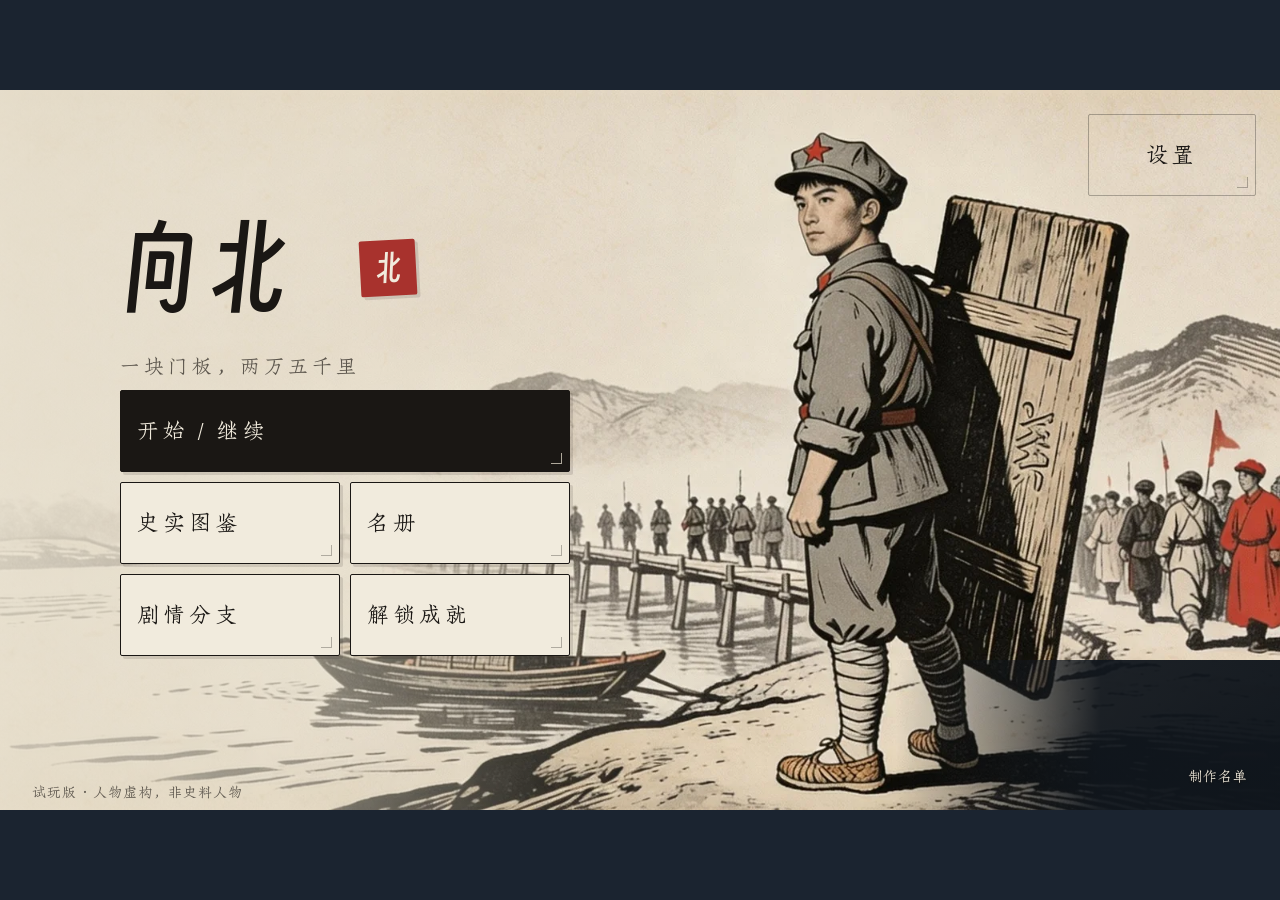
==== commit a120af02: "deploy: v1.7.2-dev 站点（标题入口 / 门板唯一状态）" ====
--- a/index.html
+++ b/index.html
@@ -17,16 +17,17 @@
 
     <!-- 标题画面：ui-layout §2 -->
     <section id="scene-title" class="scene" aria-label="标题画面">
-      <h1 class="title-main"><button type="button" class="title-main__button" data-action="init-game" aria-label="向北 · 点击初始化游戏">向北</button></h1>
+      <h1 class="title-main">向北</h1>
       <span class="title-seal" aria-hidden="true">北</span>
       <p class="title-sub">一块门板，两万五千里</p>
       <div id="title-menu" class="title-menu" role="menu" aria-label="主菜单">
-        <button type="button" class="menu-button xb-btn xb-btn--primary menu-button--wide" role="menuitem" data-action="saves">存档</button>
+        <button type="button" class="menu-button xb-btn xb-btn--primary menu-button--wide" role="menuitem" data-action="saves">开始 / 继续</button>
         <button type="button" class="menu-button xb-btn" role="menuitem" data-action="codex">史实图鉴</button>
         <button type="button" class="menu-button xb-btn" role="menuitem" data-action="roster-gallery">名册</button>
         <button type="button" class="menu-button xb-btn" role="menuitem" data-action="branch">剧情分支</button>
         <button type="button" class="menu-button xb-btn" role="menuitem" data-action="achievements">解锁成就</button>
       </div>
+      <button type="button" class="title-settings xb-btn xb-btn--ghost" data-action="open-settings" aria-haspopup="dialog">设置</button>
       <p class="title-version">试玩版 · 人物虚构，非史料人物</p>
       <a class="title-credits" href="./CREDITS.txt" target="_blank" rel="noopener">制作名单</a>
     </section>
@@ -212,6 +213,11 @@
         <div class="xb-settings__row">
           <span class="xb-settings__label">跳读已读</span>
           <button type="button" id="set-skip" class="xb-switch" role="switch" aria-checked="false" aria-label="跳读已读"></button>
+        </div>
+        <div id="settings-danger" class="xb-settings__danger">
+          <p class="xb-settings__danger-title">危险操作</p>
+          <p class="xb-settings__danger-hint">清空全部存档、剧情分支、成就、名册与剧情回顾；音量、字号等设置保留。此操作不可撤销。</p>
+          <button type="button" id="settings-init-game" class="xb-btn xb-btn--danger xb-settings__danger-button" data-action="init-game">初始化游戏</button>
         </div>
         <button type="button" class="pause-button" data-action="close-settings">返回</button>
       </div>
--- a/style.css
+++ b/style.css
@@ -1,4611 +1,4618 @@
-/* 《向北》style.css —— 步骤二：视觉系统（令牌 + 组件壳 + 舞台）
-   规格见 docs/visual-system.md 与 docs/ui-layout.md；组件规则里只允许 var()，禁止再写色值。 */
-
-/* ---------- 字体：OFL 子集随包，系统字体兜底 ----------
-   子集只含游戏实际用字；缺字时回退系统宋体/黑体。
-   授权见 assets/fonts/OFL-Zhuque.txt 与 OFL-Smiley.txt。 */
-@font-face {
-  font-family: "XB Smiley";
-  src: url("./assets/fonts/smiley-game.woff2") format("woff2");
-  font-display: swap;
-}
-
-@font-face {
-  font-family: "XB Zhuque";
-  src: url("./assets/fonts/zhuque-game.woff2") format("woff2");
-  font-display: swap;
-}
-
-/* ---------- 令牌：唯一可以写色值的地方 ---------- */
-:root {
-  /* 五色 */
-  --paper: #E8E1D0;
-  --ink: #1A1714;
-  --cinnabar: #A8322D;
-  --ember: #D97A2B;
-  --night: #1B2430;
-
-  /* 派生色 */
-  --paper-hi: #F1EBDD;
-  --paper-lo: #DCD2BC;
-  --ink-muted: #5C564D;
-  --night-deep: #10161D;
-  --scrim: rgba(16, 22, 29, 0.62);
-  --overlay: rgba(16, 22, 29, 0.78);
-  --title-map-scrim: linear-gradient(90deg, rgba(11, 14, 19, 0.96) 0%, rgba(11, 14, 19, 0.9) 34%, rgba(11, 14, 19, 0.48) 58%, rgba(11, 14, 19, 0.04) 82%);
-  --chapter-photo-scrim: linear-gradient(90deg, rgba(11, 14, 19, 0.97) 0%, rgba(11, 14, 19, 0.9) 30%, rgba(11, 14, 19, 0.52) 56%, rgba(11, 14, 19, 0.08) 84%);
-  --codex-caption-scrim: linear-gradient(0deg, rgba(11, 14, 19, 0.82), transparent);
-  --title-photo-left-scrim: linear-gradient(90deg,
-    rgba(232, 225, 208, 0.82) 0%,
-    rgba(232, 225, 208, 0.58) 22%,
-    rgba(232, 225, 208, 0.18) 42%,
-    rgba(232, 225, 208, 0) 62%);
-  --title-photo-bottom-scrim: linear-gradient(to left,
-    rgba(16, 22, 29, 0.97) 0%,
-    rgba(16, 22, 29, 0.94) 14%,
-    rgba(16, 22, 29, 0.55) 20%,
-    rgba(16, 22, 29, 0) 30%);
-  --title-map-shadow: 0 1px 14px rgba(0, 0, 0, 0.65);
-  --title-sub-shadow: 0 1px 10px rgba(0, 0, 0, 0.7);
-  --shadow: rgba(26, 23, 20, 0.18);
-  --ink-a12: rgba(26, 23, 20, 0.12);
-  --ink-a20: rgba(26, 23, 20, 0.2);
-  --ink-a30: rgba(26, 23, 20, 0.3);
-  --ink-a45: rgba(26, 23, 20, 0.45);
-  --paper-a72: rgba(232, 225, 208, 0.72);
-  /* 歧路图专用夜色：全部在此定义，组件只引用令牌（check-build C10）。 */
-  --branch-sky-top: #0d1620;
-  --branch-sky: #0b1119;
-  --branch-sky-deep: #080d13;
-  --branch-star-hi: rgba(241, 235, 221, 0.72);
-  --branch-star-mid: rgba(241, 235, 221, 0.62);
-  --branch-star-low: rgba(241, 235, 221, 0.48);
-  --branch-star-faint: rgba(241, 235, 221, 0.55);
-  --branch-glow: rgba(58, 82, 105, 0.42);
-  --branch-warm: rgba(168, 50, 45, 0.12);
-  --branch-sky-shadow: rgba(0, 0, 0, 0.7);
-  --branch-seal-shadow: rgba(0, 0, 0, 0.35);
-  --branch-card: #18222d;
-  --branch-edge: rgba(232, 225, 208, 0.5);
-  --branch-edge-soft: rgba(232, 225, 208, 0.28);
-  --branch-edge-faint: rgba(232, 225, 208, 0.26);
-  --branch-scrim-top: rgba(8, 13, 19, 0.06);
-  --branch-scrim-bottom: rgba(8, 13, 19, 0.88);
-  --branch-title-shadow: rgba(0, 0, 0, 0.9);
-  --branch-ring: rgba(168, 50, 45, 0.45);
-  --branch-ring-soft: rgba(168, 50, 45, 0.25);
-  --branch-current-ink: #f0b3aa;
-  --branch-group-meta: rgba(232, 225, 208, 0.45);
-  --branch-card-bg: rgba(232, 225, 208, 0.055);
-  --branch-card-unlocked: rgba(232, 225, 208, 0.12);
-  --branch-card-locked: rgba(232, 225, 208, 0.025);
-  --branch-hint-ink: rgba(232, 225, 208, 0.46);
-  --branch-detail-scrim: rgba(4, 8, 12, 0.74);
-  --branch-panel-shadow: rgba(0, 0, 0, 0.34);
-  --branch-node-hover: rgba(26, 23, 20, 0.035);
-  /* 剧情回顾：近黑底、纸白台词、唯一的金色留给玩家选择。 */
-  --history-bg: #080D13;
-  --history-choice: #F2C45C;
-  --history-rule: rgba(232, 225, 208, 0.18);
-  --history-prompt: rgba(232, 225, 208, 0.55);
-  --history-speaker: rgba(232, 225, 208, 0.72);
-  --history-scroll-thumb: rgba(232, 225, 208, 0.22);
-  --focus-color: #A8322D;
-  --focus-gap: #F1EBDD;
-
-  /* 纸纹：两层细纹 + 极淡高光，不引图片。
-     周期取 5px/7px 而不是 3px/4px——太密会形成网格，看着像坐标纸不像纸。 */
-  --paper-texture:
-    repeating-linear-gradient(0deg, rgba(26, 23, 20, 0.015) 0 1px, transparent 1px 5px),
-    repeating-linear-gradient(90deg, rgba(26, 23, 20, 0.012) 0 1px, transparent 1px 7px),
-    radial-gradient(90% 70% at 20% 10%, rgba(241, 235, 221, 0.035), transparent 55%);
-
-  /* 字体：得意黑只给最大标题，其余用朱雀仿宋。 */
-  --font-display: "XB Smiley", "Smiley Sans", "得意黑", "Microsoft YaHei", "PingFang SC", "Noto Sans CJK SC", sans-serif;
-  --font-title: "XB Zhuque", "Zhuque Fangsong", "Songti SC", "SimSun", "Noto Serif CJK SC", serif;
-  --font-body: "XB Zhuque", "Zhuque Fangsong", "Songti SC", "SimSun", "Noto Serif CJK SC", serif;
-  --font-num: "Consolas", "SFMono-Regular", "Courier New", monospace;
-
-  /* 字号 / 行高 / 字距 */
-  --fs-title: 96px;
-  --fs-subtitle: 20px;
-  --fs-chapter: 44px;
-  --fs-h2: 28px;
-  --fs-body: 26px;
-  --fs-choice: 22px;
-  --fs-name: 18px;
-  --fs-note: 18px;
-  --fs-small: 14px;
-  --lh-title: 1;
-  --lh-body: 1.8;
-  --lh-choice: 1.45;
-  --lh-note: 1.7;
-  --ls-title: 12px;
-  --ls-chapter: 8px;
-  --ls-button: 4px;
-
-  /* 间距 / 边框 / 圆角 */
-  --space-1: 4px;
-  --space-2: 8px;
-  --space-3: 12px;
-  --space-4: 16px;
-  --space-5: 24px;
-  --space-6: 32px;
-  --space-7: 64px;
-  --space-8: 96px;
-  --border: 1px;
-  --border-strong: 2px;
-  --border-accent: 4px;
-  --radius: 2px;
-
-  /* 层级 */
-  --z-art: 0;
-  --z-scene: 1;
-  --z-figure: 10;
-  --z-hud: 20;
-  --z-dialogue: 30;
-  --z-choice: 40;
-  --z-modal: 50;
-  --z-transition: 60;
-  --z-pause: 80;
-  --z-gallery: 82;
-  --z-saves: 83;
-  --z-codex: 84;
-  --z-history: 85;
-  --z-branch: 86;
-  --z-branch-detail: 88;
-  --z-save-confirm: 89;
-  --z-toast: 90;
-  --z-debug: 95;
-  --z-orientation: 100;
-
-  /* 动效 / 焦点 / 舞台 */
-  --dur-fast: 120ms;
-  --dur-med: 240ms;
-  --dur-slow: 480ms;
-  --dur-transition: 480ms;
-  --dur-flash: 120ms;
-  --dur-shake: 180ms;
-  --dur-strike: 420ms;
-  --strike-stagger: 90ms;
-  --fx-flash-opacity: 0.12;
-  --fx-shake-distance: 2px;
-  --ease-out: cubic-bezier(0.2, 0.7, 0.3, 1);
-  --ease-in: cubic-bezier(0.4, 0, 1, 1);
-  --focus-w: 2px;
-  --focus-offset: 2px;
-
-  --stage-w: 1280px;
-  --stage-h: 720px;
-  --scale: 1;
-
-  /* 阅读层（步骤三）：正文缩放与选项计时条进度 */
-  --text-scale: 1;
-  --choice-progress: 1;
-}
-
-/* 低配 / 对照：强制走系统回退栈（?fonts=fallback 触发） */
-html.fonts-fallback {
-  --font-display: "Microsoft YaHei", "PingFang SC", "Noto Sans CJK SC", sans-serif;
-  --font-title: "Songti SC", "SimSun", "Noto Serif CJK SC", serif;
-  --font-body: "Songti SC", "SimSun", "Noto Serif CJK SC", serif;
-}
-
-/* ---------- 基础层 ---------- */
-html,
-body {
-  margin: 0;
-  height: 100%;
-  overflow: hidden;
-  background: var(--night);
-}
-
-#stage {
-  position: absolute;
-  left: 50%;
-  top: 50%;
-  width: var(--stage-w);
-  height: var(--stage-h);
-  margin-left: calc(var(--stage-w) / -2);
-  margin-top: calc(var(--stage-h) / -2);
-  transform: scale(var(--scale));
-  transform-origin: center center;
-  background-color: var(--paper);
-  background-image: var(--paper-texture);
-  color: var(--ink);
-  font-family: var(--font-body);
-  font-size: var(--fs-body);
-  line-height: var(--lh-body);
-  overflow: hidden;
-}
-
-/* 全站禁选：双击推进剧情、横屏提示与所有面板都不应选中文字；只有滑杆需要拖动。 */
-html,
-body,
-#stage,
-#stage * {
-  -webkit-user-select: none;
-  -moz-user-select: none;
-  user-select: none;
-  -webkit-touch-callout: none;
-}
-
-[hidden] {
-  display: none !important;
-}
-
-/* 单画布：标题 / 地图 / VN 共用的程序化版画底 */
-.stage-art {
-  position: absolute;
-  inset: 0;
-  width: var(--stage-w);
-  height: var(--stage-h);
-  z-index: var(--z-art);
-  display: block;
-  pointer-events: none;
-}
-
-/* 照片底缓慢推近；不改变布局，只在画布内部裁切。 */
-.stage-art.is-photo {
-  transform-origin: 50% 52%;
-  animation: xb-art-drift 28s ease-in-out infinite alternate;
-}
-
-@keyframes xb-art-drift {
-  from { transform: scale(1.015) translate3d(0, 0, 0); }
-  to { transform: scale(1.05) translate3d(-0.55%, -0.35%, 0); }
-}
-
-@media (prefers-reduced-motion: reduce) {
-  .stage-art.is-photo {
-    animation: none;
-    transform: none;
-  }
-}
-
-.scene {
-  position: absolute;
-  inset: 0;
-  z-index: var(--z-scene);
-}
-
-/* ---------- 特效层：墨色横擦 + 软闪白（步骤六） ---------- */
-.fx-layer {
-  position: absolute;
-  inset: 0;
-  z-index: var(--z-transition);
-  overflow: hidden;
-  pointer-events: none;
-}
-
-.fx-wipe,
-.fx-flash {
-  position: absolute;
-  inset: 0;
-  pointer-events: none;
-}
-
-.fx-wipe {
-  transform: translateX(-100%);
-  opacity: 0;
-}
-
-.fx-layer.is-paper .fx-wipe {
-  background: linear-gradient(90deg, transparent 0%, var(--paper) 14%, var(--paper-hi) 50%, var(--paper) 86%, transparent 100%);
-}
-
-.fx-layer.is-night .fx-wipe {
-  background: linear-gradient(90deg, transparent 0%, var(--night-deep) 14%, var(--night) 50%, var(--night-deep) 86%, transparent 100%);
-}
-
-.fx-layer.is-wiping .fx-wipe {
-  animation: xb-fx-wipe var(--dur-transition) var(--ease-out) both;
-}
-
-.fx-flash {
-  background: var(--paper-hi);
-  opacity: 0;
-}
-
-.fx-layer.is-flashing .fx-flash {
-  animation: xb-fx-flash var(--dur-flash) var(--ease-out) both;
-}
-
-#stage.is-shaking {
-  animation: xb-fx-shake var(--dur-shake) linear both;
-}
-
-@keyframes xb-fx-wipe {
-  0% { transform: translateX(-100%); opacity: 1; }
-  100% { transform: translateX(100%); opacity: 1; }
-}
-
-@keyframes xb-fx-flash {
-  0% { opacity: 0; }
-  28% { opacity: var(--fx-flash-opacity); }
-  100% { opacity: 0; }
-}
-
-@keyframes xb-fx-shake {
-  0%, 100% { transform: translateX(0) scale(var(--scale)); }
-  25% { transform: translateX(calc(var(--fx-shake-distance) * -1)) scale(var(--scale)); }
-  75% { transform: translateX(var(--fx-shake-distance)) scale(var(--scale)); }
-}
-
-html {
-  /* 手机点按由朱砂焦点环和自绘状态表示；去掉 Edge/Chrome 默认的蓝色 tap highlight。 */
-  -webkit-tap-highlight-color: transparent;
-}
-
-button {
-  font-family: inherit;
-  font-size: var(--fs-choice);
-  color: inherit;
-  background: transparent;
-  border: 1px solid transparent;
-  cursor: pointer;
-  touch-action: manipulation;
-}
-
-button:focus-visible,
-a:focus-visible,
-[tabindex]:focus-visible {
-  outline: none;
-  box-shadow: 0 0 0 var(--focus-w) var(--focus-color), 0 0 0 calc(var(--focus-w) + var(--focus-offset)) var(--focus-gap);
-}
-
-[aria-disabled="true"] {
-  cursor: default;
-}
-
-@media (prefers-reduced-motion: reduce) {
-  * {
-    transition: none !important;
-    animation: none !important;
-  }
-}
-
-/* ---------- 标题画面 ---------- */
-.title-main {
-  position: absolute;
-  left: 120px;
-  top: 132px;
-  margin: 0;
-  font-family: var(--font-display);
-  font-size: var(--fs-title);
-  font-weight: 400;
-  line-height: var(--lh-title);
-  letter-spacing: var(--ls-title);
-  color: var(--ink);
-}
-
-.title-seal {
-  position: absolute;
-  left: 360px;
-  top: 150px;
-  width: 56px;
-  height: 56px;
-  display: grid;
-  place-items: center;
-  background: var(--cinnabar);
-  color: var(--paper-hi);
-  font-family: var(--font-display);
-  font-size: 32px;
-  line-height: 1;
-  border-radius: var(--radius);
-  transform: rotate(-3deg);
-  box-shadow: 3px 3px 0 var(--ink-a12);
-}
-
-.title-sub {
-  position: absolute;
-  left: 120px;
-  top: 258px;
-  margin: 0;
-  font-size: var(--fs-subtitle);
-  letter-spacing: 4px;
-  color: var(--ink-muted);
-}
-
-.title-menu {
-  position: absolute;
-  left: 120px;
-  top: 300px;
-  width: 450px;
-  display: grid;
-  grid-template-columns: repeat(2, 220px);
-  gap: 10px;
-}
-
-/* 开始、继续、剧情分支各占整行；图鉴与名册并排，五个入口落在 844×390 的 44 CSS px 热区之上。 */
-.title-menu .menu-button[data-action="start"],
-.title-menu .menu-button[data-action="continue"],
-.title-menu .menu-button--wide {
-  grid-column: 1 / -1;
-  width: 450px;
-}
-
-.title-menu .menu-button {
-  min-height: 82px;
-}
-
-.title-version {
-  position: absolute;
-  left: 32px;
-  top: 690px;
-  margin: 0;
-  font-size: var(--fs-small);
-  letter-spacing: 1px;
-  color: var(--ink-muted);
-}
-
-/* 标题页制作名单入口：静态文本链接，不占主菜单、不弹窗。
-   右下角与左下版本行分开，避免 844×390 缩放下互相遮挡。 */
-.title-credits {
-  position: absolute;
-  right: 24px;
-  bottom: 10px;
-  min-height: 44px;
-  display: inline-flex;
-  align-items: center;
-  padding: 0 8px;
-  font-family: var(--font-body);
-  font-size: var(--fs-small);
-  letter-spacing: 1px;
-  color: var(--ink-muted);
-  text-decoration: none;
-  border-bottom: 1px solid transparent;
-}
-
-.title-credits:hover {
-  color: var(--ink);
-  border-bottom-color: var(--cinnabar);
-}
-
-.title-credits:focus-visible {
-  outline: 2px solid var(--cinnabar);
-  outline-offset: 2px;
-}
-
-/* 标题照片底：左侧压纸、右下压暗。
-   左压纸保证“向北”和菜单压在人物/山影上仍可读；右下压暗同时收住
-   AI 生成图右下角的水印，制作名单链接因此改用纸色。 */
-#scene-title::before,
-#scene-title::after {
-  content: "";
-  position: absolute;
-  inset: 0;
-  pointer-events: none;
-  z-index: 0;
-}
-
-#scene-title::before {
-  background: var(--title-photo-left-scrim);
-}
-
-#scene-title::after {
-  background: var(--title-photo-bottom-scrim);
-  background-size: 100% 150px;
-  background-position: bottom;
-  background-repeat: no-repeat;
-}
-
-.title-main,
-.title-seal,
-.title-sub,
-.title-menu,
-.title-version,
-.title-credits {
-  z-index: 1;
-}
-
-.title-credits {
-  color: var(--paper-hi);
-  text-shadow: 0 1px 2px var(--ink);
-}
-
-.title-credits:hover {
-  color: var(--paper-hi);
-  border-bottom-color: var(--cinnabar);
-}
-
-/* ---------- 地图画面 ---------- */
-.map-title {
-  position: absolute;
-  left: 64px;
-  top: 48px;
-  margin: 0;
-  font-family: var(--font-title);
-  font-size: var(--fs-chapter);
-  font-weight: 400;
-  line-height: 1.2;
-  letter-spacing: var(--ls-chapter);
-  color: var(--ink);
-}
-
-.map-sub {
-  position: absolute;
-  left: 64px;
-  top: 108px;
-  margin: 0;
-  font-size: var(--fs-note);
-  letter-spacing: 2px;
-  color: var(--ink-muted);
-}
-
-.map-route {
-  position: absolute;
-  inset: 0;
-  width: var(--stage-w);
-  height: var(--stage-h);
-  pointer-events: none;
-}
-
-.map-route polyline {
-  fill: none;
-  stroke: var(--ink-a30);
-  stroke-width: 2;
-  stroke-dasharray: 6 6;
-}
-
-.map-stations {
-  position: absolute;
-  inset: 0;
-}
-
-.map-station {
-  position: absolute;
-  display: flex;
-  flex-direction: column;
-  align-items: flex-start;
-  justify-content: center;
-  gap: 2px;
-  padding: 6px 10px;
-  text-align: left;
-  background: var(--paper-hi);
-  border: var(--border) solid var(--ink-a20);
-  border-radius: var(--radius);
-  box-shadow: 2px 2px 0 var(--ink-a12);
-  transition: border-color var(--dur-fast) var(--ease-out), transform var(--dur-fast) var(--ease-out);
-}
-
-.map-station:hover {
-  border-color: var(--ink);
-  transform: translateY(-1px);
-}
-
-.map-station:focus-visible {
-  border-color: var(--cinnabar);
-}
-
-.station-order {
-  font-family: var(--font-num);
-  font-size: 11px;
-  letter-spacing: 1px;
-  color: var(--cinnabar);
-}
-
-.station-name {
-  font-size: 20px;
-  line-height: 1.2;
-}
-
-.station-state {
-  font-size: var(--fs-small);
-  line-height: 1.2;
-  color: var(--ink-muted);
-}
-
-.map-station.is-locked {
-  background: var(--paper-lo);
-  border-style: dashed;
-  box-shadow: none;
-}
-
-.map-station.is-locked .station-order,
-.map-station.is-locked .station-name {
-  color: var(--ink-muted);
-}
-
-.map-hint {
-  position: absolute;
-  left: 64px;
-  top: 660px;
-  margin: 0;
-  font-size: var(--fs-note);
-  color: var(--ink-muted);
-}
-
-/* ---------- VN 画面 ---------- */
-.vn-chapter {
-  position: absolute;
-  left: 32px;
-  top: 24px;
-  height: 28px;
-  margin: 0;
-  display: inline-flex;
-  align-items: center;
-  gap: var(--space-2);
-  padding: 0 10px 0 8px;
-  font-size: 16px;
-  letter-spacing: 2px;
-  color: var(--paper);
-  background: var(--scrim);
-  border-radius: var(--radius);
-}
-
-.vn-chapter::before {
-  content: "";
-  width: 8px;
-  height: 8px;
-  background: var(--cinnabar);
-}
-
-.vn-pause {
-  position: absolute;
-  left: 1200px;
-  top: 24px;
-  width: 48px;
-  height: 48px;
-  font-size: 20px;
-  color: var(--paper);
-  background: var(--scrim);
-  border: var(--border) solid var(--paper-a72);
-  border-radius: var(--radius);
-}
-
-/* 回顾放在暂停正下方：顶栏从「物资」到暂停已满，不抢自动/跳过的位置。 */
-.vn-history-button {
-  position: absolute;
-  right: 32px;
-  top: 84px;
-  width: 112px;
-  height: 44px;
-  z-index: var(--z-dialogue);
-  font-size: 16px;
-  letter-spacing: 4px;
-  color: var(--paper);
-  background: var(--scrim);
-  border: var(--border) solid var(--paper-a72);
-  border-radius: var(--radius);
-}
-
-.vn-history-button:focus-visible,
-.xb-history__close:focus-visible {
-  outline: none;
-  box-shadow:
-    0 0 0 var(--focus-w) var(--focus-color),
-    0 0 0 calc(var(--focus-w) + var(--focus-offset)) var(--focus-gap);
-}
-
-.vn-dialogue {
-  position: absolute;
-  left: 60px;
-  top: 560px;
-  width: 1160px;
-  height: 118px;
-  box-sizing: border-box;
-  background-color: var(--paper-hi);
-  background-image: var(--paper-texture);
-  border: var(--border-strong) solid var(--ink);
-  border-top: var(--border-accent) solid var(--cinnabar);
-  border-radius: var(--radius);
-  box-shadow: 4px 4px 0 var(--shadow);
-  z-index: var(--z-dialogue);
-}
-
-.vn-name {
-  position: absolute;
-  left: 24px;
-  top: -20px;
-  margin: 0;
-  padding: 2px 10px;
-  font-size: var(--fs-name);
-  font-weight: bold;
-  line-height: 1.2;
-  color: var(--cinnabar);
-  background: var(--paper-hi);
-  border: var(--border) solid var(--ink);
-  border-radius: var(--radius);
-}
-
-.vn-text {
-  position: absolute;
-  left: 26px;
-  top: 26px;
-  width: 1108px;
-  height: 66px;
-  margin: 0;
-  overflow: hidden;
-  font-size: var(--fs-body);
-  line-height: var(--lh-body);
-}
-
-.vn-next {
-  position: absolute;
-  right: 20px;
-  bottom: 8px;
-  width: 24px;
-  height: 24px;
-  font-size: var(--fs-small);
-  line-height: 24px;
-  text-align: center;
-  color: var(--cinnabar);
-  animation: breathe 1.6s var(--ease-out) infinite;
-}
-
-/* 朱雀仿宋的 ▼ 在 14px 下会缩成小点：箭头单独走系统符号字体。 */
-.vn-next__mark {
-  font-family: "Segoe UI Symbol", "Apple Symbols", "Noto Sans Symbols 2", sans-serif;
-  font-size: 15px;
-}
-
-@keyframes breathe {
-  0%,
-  100% {
-    opacity: 0.35;
-  }
-  50% {
-    opacity: 1;
-  }
-}
-
-/* ---------- 暂停遮罩 ---------- */
-.overlay {
-  position: absolute;
-  inset: 0;
-  z-index: var(--z-pause);
-  display: flex;
-  align-items: center;
-  justify-content: center;
-  background: var(--overlay);
-}
-
-.pause-panel {
-  width: 280px;
-  box-sizing: border-box;
-  padding: var(--space-5);
-  display: flex;
-  flex-direction: column;
-  gap: var(--space-3);
-  background-color: var(--paper-hi);
-  background-image: var(--paper-texture);
-  border: var(--border-strong) solid var(--ink);
-  border-top: var(--border-accent) solid var(--cinnabar);
-  border-radius: var(--radius);
-  box-shadow: 4px 4px 0 var(--shadow);
-}
-
-.pause-title {
-  margin: 0 0 var(--space-2);
-  font-size: var(--fs-name);
-  letter-spacing: var(--ls-chapter);
-  text-align: center;
-  color: var(--ink-muted);
-}
-
-.pause-button {
-  min-height: 56px;
-  font-size: var(--fs-choice);
-  letter-spacing: 2px;
-  color: var(--ink);
-  background: var(--paper);
-  border: var(--border) solid var(--ink-a20);
-  border-radius: var(--radius);
-}
-
-.pause-button:hover {
-  border-color: var(--ink);
-}
-
-/* ---------- 提示 / 调试 / 横屏 ---------- */
-#toast {
-  position: absolute;
-  left: 320px;
-  top: 24px;
-  width: 640px;
-  box-sizing: border-box;
-  z-index: var(--z-toast);
-  padding: 12px 20px;
-  font-size: var(--fs-note);
-  line-height: 1.5;
-  color: var(--paper);
-  background: var(--ink);
-  border-left: var(--border-accent) solid var(--cinnabar);
-  border-radius: var(--radius);
-  opacity: 0;
-  pointer-events: none;
-  transition: opacity var(--dur-med) var(--ease-out);
-}
-
-#toast.is-visible {
-  opacity: 1;
-}
-
-/* 章末自动存档：顶部独立纸条，避免与 toast 抢位置；3.5 秒后淡出。 */
-#autosave-notice {
-  position: absolute;
-  left: 50%;
-  top: 84px;
-  z-index: var(--z-toast);
-  box-sizing: border-box;
-  padding: 9px 18px;
-  font-size: var(--fs-note);
-  line-height: 1.4;
-  color: var(--ink);
-  background: var(--paper);
-  border: var(--border) solid var(--ink-a20);
-  border-left: var(--border-accent) solid var(--cinnabar);
-  border-radius: var(--radius);
-  box-shadow: var(--shadow);
-  opacity: 0;
-  transform: translate(-50%, -8px);
-  pointer-events: none;
-  transition: opacity var(--dur-med) var(--ease-out), transform var(--dur-med) var(--ease-out);
-}
-
-#autosave-notice.is-visible {
-  opacity: 1;
-  transform: translate(-50%, 0);
-}
-
-#debug {
-  position: absolute;
-  right: 8px;
-  top: 8px;
-  z-index: var(--z-debug);
-  margin: 0;
-  padding: 6px 8px;
-  font-family: var(--font-num);
-  font-size: 12px;
-  line-height: 1.4;
-  color: var(--paper);
-  background: var(--scrim);
-  white-space: pre-wrap;
-  pointer-events: none;
-}
-
-#orientation {
-  position: fixed;
-  inset: 0;
-  z-index: var(--z-orientation);
-  display: none;
-  align-items: center;
-  justify-content: center;
-  flex-direction: column;
-  padding: 24px;
-  background: var(--night);
-  color: var(--paper);
-  font-family: var(--font-body);
-  font-size: var(--fs-note);
-  letter-spacing: 2px;
-  text-align: center;
-}
-
-#orientation p {
-  margin: 0;
-}
-
-.orientation-hint {
-  max-width: 320px;
-  margin-top: 14px;
-  color: var(--paper-a72);
-  font-size: var(--fs-small);
-  line-height: 1.7;
-  letter-spacing: 1px;
-}
-
-@media (orientation: portrait) and (max-width: 900px) {
-  #stage {
-    display: none;
-  }
-
-  #orientation {
-    display: flex;
-  }
-}
-
-/* =====================================================================
-   组件壳（xb-）：只做壳，不接逻辑
-   ===================================================================== */
-
-/* 1. 按钮 */
-.xb-btn {
-  position: relative;
-  display: inline-flex;
-  align-items: center;
-  justify-content: center;
-  box-sizing: border-box;
-  min-width: 220px;
-  min-height: 56px;
-  padding: 0 var(--space-4);
-  font-family: var(--font-body);
-  font-size: var(--fs-choice);
-  line-height: var(--lh-choice);
-  letter-spacing: var(--ls-button);
-  color: var(--ink);
-  background: var(--paper-hi);
-  border: var(--border) solid var(--ink);
-  border-radius: var(--radius);
-  box-shadow: 3px 3px 0 var(--ink-a12);
-  transition: background var(--dur-fast) var(--ease-out), border-color var(--dur-fast) var(--ease-out),
-    transform var(--dur-fast) var(--ease-out), box-shadow var(--dur-fast) var(--ease-out);
-}
-
-.xb-btn::after {
-  content: "";
-  position: absolute;
-  right: 7px;
-  bottom: 7px;
-  width: 10px;
-  height: 10px;
-  border-right: var(--border) solid var(--ink-a30);
-  border-bottom: var(--border) solid var(--ink-a30);
-}
-
-.xb-btn--primary {
-  color: var(--paper-hi);
-  background: var(--ink);
-  border-color: var(--ink);
-}
-
-.xb-btn--primary::after {
-  border-color: var(--paper-a72);
-}
-
-.xb-btn--ghost {
-  background: transparent;
-  border-color: var(--ink-a30);
-  box-shadow: none;
-}
-
-.xb-btn--danger {
-  color: var(--cinnabar);
-  background: var(--paper-hi);
-  border-color: var(--cinnabar);
-}
-
-.xb-btn--sm {
-  min-width: 120px;
-  min-height: 44px;
-  font-size: var(--fs-note);
-  letter-spacing: 2px;
-}
-
-@media (hover: hover) {
-  .xb-btn:hover {
-    transform: translateY(-1px);
-    box-shadow: 3px 4px 0 var(--ink-a20);
-  }
-
-  .xb-btn--primary:hover {
-    background: var(--night);
-  }
-
-  .xb-btn--ghost:hover {
-    background: var(--paper-hi);
-    border-color: var(--ink);
-  }
-}
-
-.xb-btn:active {
-  transform: translateY(0);
-  box-shadow: 1px 1px 0 var(--ink-a12);
-}
-
-.xb-btn[aria-disabled="true"],
-.xb-btn.is-disabled {
-  color: var(--ink-muted);
-  background: var(--paper);
-  border-style: dashed;
-  border-color: var(--ink-a30);
-  box-shadow: none;
-}
-
-/* 标题菜单沿用按钮壳（menu-button 保留兼容类名） */
-.menu-button {
-  width: 220px;
-  justify-content: flex-start;
-  padding-left: var(--space-4);
-}
-
-/* 2. 对话框 */
-.xb-panel {
-  box-sizing: border-box;
-  background-color: var(--paper-hi);
-  background-image: var(--paper-texture);
-  border: var(--border-strong) solid var(--ink);
-  border-top: var(--border-accent) solid var(--cinnabar);
-  border-radius: var(--radius);
-  box-shadow: 4px 4px 0 var(--shadow);
-}
-
-.xb-dialog {
-  position: relative;
-  width: 1160px;
-  min-height: 118px;
-  padding: var(--space-4) var(--space-5) var(--space-3);
-}
-
-.xb-dialog__name {
-  position: absolute;
-  left: 24px;
-  top: -20px;
-  padding: 2px 10px;
-  font-size: var(--fs-name);
-  font-weight: bold;
-  line-height: 1.2;
-  color: var(--cinnabar);
-  background: var(--paper-hi);
-  border: var(--border) solid var(--ink);
-  border-radius: var(--radius);
-}
-
-.xb-dialog__text {
-  margin: 0;
-  min-height: 66px;
-  font-size: var(--fs-body);
-  line-height: var(--lh-body);
-}
-
-.xb-dialog__next {
-  position: absolute;
-  right: 20px;
-  bottom: 8px;
-  font-size: var(--fs-small);
-  color: var(--cinnabar);
-}
-
-.xb-dialog--narration .xb-dialog__name {
-  display: none;
-}
-
-/* 3. 选项 */
-.xb-choice {
-  position: relative;
-  box-sizing: border-box;
-  width: 560px;
-  min-height: 64px;
-  display: grid;
-  grid-template-columns: 40px 1fr;
-  align-items: center;
-  column-gap: var(--space-3);
-  padding: var(--space-2) var(--space-4) 10px;
-  overflow: hidden;
-  text-align: left;
-  color: var(--ink);
-  background: var(--paper-hi);
-  border: var(--border) solid var(--ink-a30);
-  border-left: var(--border-accent) solid transparent;
-  border-radius: var(--radius);
-  transition: border-color var(--dur-fast) var(--ease-out), background var(--dur-fast) var(--ease-out);
-}
-
-.xb-choice__index {
-  width: 40px;
-  height: 40px;
-  display: grid;
-  place-items: center;
-  font-family: var(--font-num);
-  font-size: var(--fs-note);
-  color: var(--cinnabar);
-  border: var(--border) solid var(--ink-a20);
-  border-radius: var(--radius);
-}
-
-.xb-choice__label {
-  font-size: var(--fs-choice);
-  line-height: var(--lh-choice);
-}
-
-.xb-choice__cost {
-  grid-column: 2;
-  font-size: var(--fs-small);
-  line-height: 1.3;
-  color: var(--ink-muted);
-}
-
-.xb-choice__timer {
-  position: absolute;
-  left: 0;
-  right: 0;
-  bottom: 0;
-  height: var(--border-accent);
-  background: var(--ink-a12);
-}
-
-.xb-choice__timer > i {
-  display: block;
-  height: 100%;
-  width: 100%;
-  background: var(--cinnabar);
-}
-
-.xb-choice.is-selected {
-  border-color: var(--cinnabar);
-  border-left-color: var(--cinnabar);
-}
-
-.xb-choice.is-selected .xb-choice__index {
-  color: var(--paper-hi);
-  background: var(--cinnabar);
-  border-color: var(--cinnabar);
-}
-
-.xb-choice.is-timeout {
-  border-style: dashed;
-}
-
-.xb-choice.is-timeout .xb-choice__timer > i {
-  background: var(--ember);
-}
-
-.xb-choice.is-disabled {
-  color: var(--ink-muted);
-  background: var(--paper);
-  border-color: var(--ink-a20);
-}
-
-/* 缺物资的条件选项仍占位，但整张卡明确灰掉：
-   底色退回 --paper，序号/代价/底部进度条都退出朱砂，和可选项一眼可分。 */
-.xb-choice.is-unavailable {
-  color: var(--ink-muted);
-  background: var(--paper);
-  border-color: var(--ink-a12);
-  opacity: 0.58;
-  cursor: not-allowed;
-}
-
-.xb-choice.is-unavailable .xb-choice__index {
-  color: var(--ink-muted);
-  background: transparent;
-  border-color: var(--ink-a12);
-}
-
-.xb-choice.is-unavailable .xb-choice__cost {
-  color: var(--ink-a30);
-}
-
-.xb-choice.is-unavailable .xb-choice__timer > i {
-  background: var(--ink-a30);
-}
-
-/* 4. 章节标题卡 */
-.xb-title-card {
-  position: absolute;
-  inset: 0;
-  display: flex;
-  flex-direction: column;
-  align-items: center;
-  justify-content: center;
-  gap: var(--space-4);
-  background: var(--night);
-  color: var(--paper);
-  animation: xb-fade var(--dur-med) var(--ease-out) both;
-}
-
-.xb-title-card__chapter {
-  margin: 0;
-  font-family: var(--font-title);
-  font-size: var(--fs-chapter);
-  font-weight: 400;
-  letter-spacing: var(--ls-chapter);
-}
-
-/* 湘江章首：让 1934 年作战地图露出右半屏，标题压暗左半屏。
-   地图是照片底，不再铺纯夜色；其余章首仍用纯夜色。 */
-#vn-title-card.is-map {
-  align-items: flex-start;
-  justify-content: center;
-  box-sizing: border-box;
-  padding-left: 104px;
-  background: var(--title-map-scrim);
-}
-
-#vn-title-card.is-map .xb-title-card__chapter {
-  font-size: 36px;
-  letter-spacing: 6px;
-  text-shadow: var(--title-map-shadow);
-}
-
-#vn-title-card.is-map .xb-title-card__rule {
-  width: 280px;
-  background: var(--cinnabar);
-}
-
-#vn-title-card.is-map .xb-title-card__sub {
-  color: var(--paper-a72);
-  text-shadow: var(--title-sub-shadow);
-}
-
-/* 标题卡是透明地图/照片时，下面的 HUD 和空对话框会透出来。 */
-#scene-vn.is-title-card .vn-chapter,
-#scene-vn.is-title-card .vn-pause,
-#scene-vn.is-title-card .vn-history-button,
-#scene-vn.is-title-card .vn-dialogue {
-  visibility: hidden;
-}
-
-#scene-vn.is-title-card .vn-history-button {
-  display: none;
-}
-
-.xb-title-card__sub {
-  margin: 0;
-  font-size: var(--fs-note);
-  letter-spacing: 4px;
-  color: var(--paper-a72);
-}
-
-.xb-title-card__rule {
-  width: 240px;
-  height: var(--border);
-  background: var(--paper-a72);
-}
-
-.xb-title-card__seal {
-  width: 56px;
-  height: 56px;
-  display: grid;
-  place-items: center;
-  align-content: center;
-  font-family: var(--font-title);
-  font-size: var(--fs-h2);
-  color: var(--paper-hi);
-  background: var(--cinnabar);
-  border-radius: var(--radius);
-}
-
-/* 所有章首卡统一：照片铺满，左侧留出标题；地图卡沿用更暗的左侧压暗。 */
-#vn-title-card.has-photo {
-  align-items: flex-start;
-  justify-content: center;
-  box-sizing: border-box;
-  padding-left: 104px;
-  background-color: var(--night);
-  background-size: cover;
-  background-position: center center;
-  background-repeat: no-repeat;
-}
-
-#vn-title-card.has-photo:not(.is-map) {
-  background-image: var(--chapter-photo-scrim), var(--title-card-image);
-}
-
-#vn-title-card.has-photo.is-map {
-  background-image: var(--title-map-scrim), var(--title-card-image);
-}
-
-#vn-title-card.has-photo .xb-title-card__chapter {
-  font-size: 36px;
-  letter-spacing: 6px;
-  text-shadow: var(--title-map-shadow);
-}
-
-#vn-title-card.has-photo .xb-title-card__rule {
-  width: 280px;
-  background: var(--cinnabar);
-}
-
-#vn-title-card.has-photo .xb-title-card__sub {
-  color: var(--paper-a72);
-  text-shadow: var(--title-sub-shadow);
-}
-
-.xb-title-card__place {
-  margin: calc(-1 * var(--space-2)) 0 0;
-  font-size: 14px;
-  letter-spacing: 3px;
-  color: var(--paper-a72);
-  text-shadow: var(--title-sub-shadow);
-}
-
-/* 章首卡不自动关，给一个明确的继续提示；不闪烁，减少动效下也成立。 */
-.xb-title-card__hint {
-  margin: var(--space-4) 0 0;
-  font-size: 14px;
-  letter-spacing: 4px;
-  color: var(--paper-a72);
-  text-shadow: var(--title-sub-shadow);
-}
-
-@keyframes xb-fade {
-  from {
-    opacity: 0;
-  }
-  to {
-    opacity: 1;
-  }
-}
-
-/* 5. 史实图鉴 */
-.xb-modal {
-  position: absolute;
-  left: 190px;
-  top: 80px;
-  width: 900px;
-  height: 560px;
-  box-sizing: border-box;
-  z-index: var(--z-codex);
-  background-color: var(--paper-hi);
-  background-image: var(--paper-texture);
-  border: var(--border-strong) solid var(--ink);
-  border-top: var(--border-accent) solid var(--cinnabar);
-  border-radius: var(--radius);
-  box-shadow: 6px 6px 0 var(--shadow);
-}
-
-.xb-modal__title {
-  margin: 0;
-  padding: var(--space-5) var(--space-5) var(--space-3);
-  font-family: var(--font-title);
-  font-size: var(--fs-h2);
-  font-weight: 400;
-  letter-spacing: var(--ls-chapter);
-}
-
-.xb-modal__close {
-  position: absolute;
-  right: 12px;
-  top: 12px;
-  width: 44px;
-  height: 44px;
-  font-size: var(--fs-note);
-  color: var(--ink);
-  background: var(--paper);
-  border: var(--border) solid var(--ink-a30);
-  border-radius: var(--radius);
-}
-
-.xb-codex__badges {
-  display: flex;
-  gap: var(--space-2);
-}
-
-.xb-codex-grid {
-  display: grid;
-  grid-template-columns: repeat(3, 260px);
-  gap: var(--space-4);
-  padding: 0 var(--space-5) var(--space-5);
-}
-
-.xb-codex__card {
-  position: relative;
-  box-sizing: border-box;
-  width: 260px;
-  height: 140px;
-  padding: var(--space-3);
-  overflow: hidden;
-  background: var(--paper);
-  border: var(--border) solid var(--ink-a30);
-  border-radius: var(--radius);
-}
-
-.xb-codex__card h3 {
-  margin: 0 0 var(--space-1);
-  font-size: var(--fs-note);
-  font-weight: bold;
-  line-height: 1.3;
-}
-
-.xb-codex__card p {
-  margin: 0;
-  font-size: var(--fs-small);
-  line-height: 1.5;
-  color: var(--ink-muted);
-}
-
-.xb-codex__card.is-locked {
-  background: var(--paper-lo);
-  border-style: dashed;
-}
-
-.xb-codex__card.is-locked::after {
-  content: "";
-  position: absolute;
-  inset: 0;
-  background-image: repeating-linear-gradient(45deg, transparent 0 6px, var(--ink-a12) 6px 7px);
-}
-
-.xb-codex__card.is-unlocked::before {
-  content: "√";
-  position: absolute;
-  right: 8px;
-  top: 8px;
-  width: 20px;
-  height: 20px;
-  font-size: 12px;
-  line-height: 20px;
-  text-align: center;
-  color: var(--paper-hi);
-  background: var(--cinnabar);
-  border-radius: var(--radius);
-}
-
-.xb-badge {
-  display: inline-flex;
-  align-items: center;
-  justify-content: center;
-  box-sizing: border-box;
-  min-width: 72px;
-  height: 28px;
-  padding: 0 var(--space-2);
-  font-size: var(--fs-small);
-  letter-spacing: 1px;
-  border-radius: var(--radius);
-}
-
-.xb-badge--fact {
-  color: var(--paper-hi);
-  background: var(--ink);
-}
-
-.xb-badge--memoir {
-  color: var(--ink);
-  background: var(--paper-lo);
-  border: var(--border) solid var(--ink-a20);
-}
-
-.xb-badge--literature {
-  color: var(--ink);
-  background: var(--paper);
-  border: var(--border) dashed var(--ink-a45);
-}
-
-.xb-note {
-  margin: 0;
-  font-size: var(--fs-small);
-  line-height: var(--lh-note);
-  color: var(--ink-muted);
-}
-
-/* 6. 结局面板：880×560，位置 200,80（附录 A / ui-layout §8） */
-.xb-ending {
-  position: absolute;
-  left: 200px;
-  top: 80px;
-  width: 880px;
-  height: 560px;
-  box-sizing: border-box;
-  z-index: var(--z-modal);
-  display: flex;
-  flex-direction: column;
-  gap: var(--space-2);
-  overflow-y: auto;
-  padding: 20px 26px;
-  background-color: var(--paper-hi);
-  background-image: var(--paper-texture);
-  border: var(--border-strong) solid var(--ink);
-  border-top: var(--border-accent) solid var(--cinnabar);
-  border-radius: var(--radius);
-  box-shadow: 6px 6px 0 var(--shadow);
-}
-
-.xb-ending__title {
-  margin: 0;
-  font-family: var(--font-title);
-  font-size: 30px;
-  font-weight: 400;
-  line-height: 1.15;
-  letter-spacing: var(--ls-chapter);
-}
-
-.xb-ending__date {
-  margin: 0;
-  font-size: 13px;
-  letter-spacing: 2px;
-  color: var(--ink-muted);
-}
-
-.xb-ending__lede {
-  margin: 0;
-  font-size: 17px;
-  letter-spacing: 1px;
-}
-
-/* 人物命运路线：一行朱砂，压在场次之上，不做分数/百分比 */
-.xb-ending__route {
-  margin: 0;
-  padding-left: 10px;
-  font-size: 16px;
-  letter-spacing: 1px;
-  color: var(--cinnabar);
-  border-left: 3px solid var(--cinnabar);
-}
-
-.xb-ending__cols {
-  display: grid;
-  grid-template-columns: 1.05fr 0.95fr;
-  gap: var(--space-5);
-  margin-top: var(--space-1);
-}
-
-.xb-ending__label {
-  margin: 0 0 var(--space-1);
-  font-size: 12px;
-  font-weight: 400;
-  letter-spacing: 3px;
-  color: var(--cinnabar);
-}
-
-.xb-ending__names {
-  max-height: 172px;
-  margin: 0;
-  padding: 0;
-  overflow-y: auto;
-  list-style: none;
-  font-size: 15px;
-  line-height: 1;
-}
-
-.xb-ending__name {
-  display: flex;
-  align-items: baseline;
-  justify-content: space-between;
-  gap: var(--space-2);
-  height: 19px;
-  border-bottom: var(--border) dotted var(--ink-a20);
-}
-
-.xb-ending__name-status {
-  font-size: 11px;
-  color: var(--ink-muted);
-}
-
-.xb-ending__name-text {
-  position: relative;
-  display: inline-block;
-}
-
-.xb-ending__name.is-missed .xb-ending__name-text {
-  color: var(--ink-muted);
-  text-decoration: line-through;
-}
-
-/* 墨迹划名：每行一道手写横线，延迟由 --strike-delay 控制 */
-.xb-ending__name.is-struck .xb-ending__name-text {
-  text-decoration-color: transparent;
-}
-
-.xb-ending__name.is-struck .xb-ending__name-text::after {
-  content: "";
-  position: absolute;
-  left: 0;
-  right: 0;
-  top: 50%;
-  height: 2px;
-  margin-top: -1px;
-  background: var(--ink-muted);
-  transform: scaleX(0);
-  transform-origin: left center;
-  animation: xb-fx-strike var(--dur-strike) var(--ease-out) both;
-  animation-delay: var(--strike-delay, 0ms);
-}
-
-@keyframes xb-fx-strike {
-  from { transform: scaleX(0); }
-  to { transform: scaleX(1); }
-}
-
-.xb-ending__name.is-player .xb-ending__name-status {
-  color: var(--cinnabar);
-}
-
-.xb-ending__stats {
-  margin: 0;
-  white-space: pre-line;
-  font-size: 14px;
-  line-height: 1.75;
-  color: var(--ink);
-}
-
-.xb-ending__cards {
-  display: grid;
-  grid-template-columns: repeat(3, 1fr);
-  gap: var(--space-2);
-  max-height: 168px;
-  margin-top: var(--space-1);
-  overflow-y: auto;
-  /* 面板是固定高 flex 列；成就区加进来后，五卡不能和它一起被压成 0 高。 */
-  flex-shrink: 0;
-}
-
-.xb-ending__card {
-  box-sizing: border-box;
-  height: 78px;
-  padding: var(--space-2) var(--space-3);
-  overflow: hidden;
-  background: var(--paper);
-  border: var(--border) solid var(--ink-a30);
-  border-radius: var(--radius);
-}
-
-.xb-ending__card.is-lit {
-  background: var(--paper-hi);
-  border-left: var(--border-accent) solid var(--cinnabar);
-}
-
-.xb-ending__card.is-unlit {
-  background: var(--paper-lo);
-  border-style: dashed;
-}
-
-.xb-ending__card h3 {
-  margin: 0 0 3px;
-  font-size: 14px;
-  font-weight: bold;
-  line-height: 1.2;
-}
-
-.xb-ending__card p {
-  margin: 0;
-  font-size: 12px;
-  line-height: 1.35;
-  color: var(--ink-muted);
-}
-
-.xb-ending__card.is-lit p {
-  color: var(--ink);
-}
-
-/* 本局成就：五张精神卡上方的一行词条；点开复用成就详情 */
-.xb-ending__achievements {
-  margin-top: var(--space-1);
-  padding-top: var(--space-2);
-  border-top: var(--border) dotted var(--ink-a20);
-  flex-shrink: 0;
-}
-
-.xb-ending__achievements-title {
-  margin: 0 0 var(--space-1);
-  font-size: 12px;
-  font-weight: 400;
-  letter-spacing: 2px;
-  color: var(--cinnabar);
-}
-
-.xb-ending__achievement-chips {
-  display: flex;
-  flex-wrap: wrap;
-  gap: 6px;
-  /* 本局成就全部铺开；面板本身可滚，不把词条藏在第二个滚动区里。 */
-  max-height: none;
-  overflow: visible;
-}
-
-.xb-ending__achievement {
-  min-height: 24px;
-  box-sizing: border-box;
-  padding: 2px 9px;
-  font-family: var(--font-body);
-  font-size: 13px;
-  letter-spacing: 1px;
-  color: var(--ink);
-  text-align: left;
-  background: var(--paper);
-  border: var(--border) solid var(--ink-a30);
-  border-left: var(--border-accent) solid var(--cinnabar);
-  border-radius: var(--radius);
-}
-
-.xb-ending__achievement:hover,
-.xb-ending__achievement:focus-visible {
-  border-color: var(--ink);
-  border-left-color: var(--cinnabar);
-}
-
-.xb-ending__achievements-empty {
-  margin: 0;
-  font-size: 12px;
-  color: var(--ink-muted);
-}
-
-.xb-ending__achievements-count {
-  margin: 4px 0 0;
-  font-family: var(--font-num);
-  font-size: 11px;
-  color: var(--ink-muted);
-}
-
-.xb-ending__disclaimer {
-  margin: 0;
-  font-size: 11px;
-  line-height: 1.5;
-  color: var(--ink-muted);
-}
-
-.xb-ending__actions {
-  display: flex;
-  justify-content: flex-end;
-  gap: var(--space-2);
-  margin-top: auto;
-  padding-top: var(--space-2);
-}
-
-/* 7. 暂停面板 */
-.xb-pause {
-  width: 280px;
-  box-sizing: border-box;
-  display: flex;
-  flex-direction: column;
-  gap: var(--space-3);
-  padding: var(--space-5);
-}
-
-/* 8. 设置 */
-.xb-settings {
-  width: 560px;
-  box-sizing: border-box;
-  padding: var(--space-5);
-}
-
-.xb-settings__row {
-  display: flex;
-  align-items: center;
-  justify-content: space-between;
-  gap: var(--space-4);
-  min-height: 56px;
-  font-size: var(--fs-note);
-}
-
-.xb-settings__label {
-  color: var(--ink);
-}
-
-.xb-switch {
-  position: relative;
-  width: 56px;
-  height: 28px;
-  padding: 0;
-  background: var(--paper-lo);
-  border: var(--border) solid var(--ink-a30);
-  border-radius: 14px;
-}
-
-.xb-switch::after {
-  content: "";
-  position: absolute;
-  left: 3px;
-  top: 3px;
-  width: 20px;
-  height: 20px;
-  background: var(--paper-hi);
-  border: var(--border) solid var(--ink-a30);
-  border-radius: 50%;
-  transition: transform var(--dur-fast) var(--ease-out);
-}
-
-.xb-switch[aria-checked="true"] {
-  background: var(--cinnabar);
-  border-color: var(--cinnabar);
-}
-
-.xb-switch[aria-checked="true"]::after {
-  transform: translateX(28px);
-}
-
-.xb-slider {
-  width: 240px;
-  height: 44px;
-  display: flex;
-  align-items: center;
-}
-
-.xb-slider__track {
-  position: relative;
-  width: 100%;
-  height: 4px;
-  background: var(--ink-a20);
-  border-radius: var(--radius);
-}
-
-.xb-slider__track > i {
-  position: absolute;
-  left: 0;
-  top: 0;
-  height: 100%;
-  width: 60%;
-  background: var(--cinnabar);
-}
-
-.xb-slider__track > b {
-  position: absolute;
-  left: 60%;
-  top: -8px;
-  width: 20px;
-  height: 20px;
-  margin-left: -10px;
-  background: var(--paper-hi);
-  border: var(--border-strong) solid var(--ink);
-  border-radius: 50%;
-}
-
-.xb-segmented {
-  display: inline-flex;
-  border: var(--border) solid var(--ink-a30);
-  border-radius: var(--radius);
-  overflow: hidden;
-}
-
-.xb-segmented > button {
-  min-width: 72px;
-  min-height: 44px;
-  font-size: var(--fs-small);
-  letter-spacing: 1px;
-  color: var(--ink);
-  background: var(--paper);
-  border: none;
-}
-
-.xb-segmented > button[aria-pressed="true"] {
-  color: var(--paper-hi);
-  background: var(--ink);
-}
-
-/* 9. HUD */
-.xb-hud {
-  position: absolute;
-  left: 0;
-  top: 0;
-  width: 1280px;
-  height: 72px;
-  box-sizing: border-box;
-  display: flex;
-  align-items: center;
-  justify-content: space-between;
-  padding: 0 var(--space-6);
-  z-index: var(--z-hud);
-  color: var(--paper);
-  background: var(--scrim);
-}
-
-.xb-hud__chapter {
-  font-size: var(--fs-note);
-  letter-spacing: 2px;
-}
-
-.xb-hud__meta {
-  display: flex;
-  gap: var(--space-5);
-  font-family: var(--font-num);
-  font-size: var(--fs-small);
-  color: var(--paper-a72);
-}
-
-.xb-hud__timer {
-  font-family: var(--font-num);
-  font-size: var(--fs-h2);
-  color: var(--ember);
-}
-
-/* 10. 反馈 */
-.xb-toast {
-  box-sizing: border-box;
-  width: 640px;
-  padding: 12px 20px;
-  font-size: var(--fs-note);
-  line-height: 1.5;
-  color: var(--paper);
-  background: var(--ink);
-  border-left: var(--border-accent) solid var(--cinnabar);
-  border-radius: var(--radius);
-}
-
-.xb-rule {
-  height: var(--border);
-  background: var(--ink-a20);
-}
-
-.xb-seal {
-  width: 56px;
-  height: 56px;
-  display: grid;
-  place-items: center;
-  font-family: var(--font-title);
-  font-size: var(--fs-h2);
-  color: var(--paper-hi);
-  background: var(--cinnabar);
-  border-radius: var(--radius);
-  transform: rotate(-3deg);
-}
-
-/* =====================================================================
-   步骤三：阅读层容器（坐标见 docs/ui-layout.md §7）
-   只做落位与状态；外观复用上面的 xb-* 壳，色值一律 var()
-   ===================================================================== */
-
-/* 正文与量具共用字号：--fs-body × --text-scale，两者必须同步，否则分页错位 */
-.vn-text {
-  font-size: calc(var(--fs-body) * var(--text-scale));
-  white-space: pre-wrap;
-  word-break: break-word;
-}
-
-.vn-dialogue {
-  cursor: pointer;
-}
-
-.vn-measure {
-  position: absolute;
-  left: -10000px;
-  top: 0;
-  width: 1108px;
-  margin: 0;
-  padding: 0;
-  font-family: var(--font-body);
-  font-size: calc(var(--fs-body) * var(--text-scale));
-  line-height: var(--lh-body);
-  white-space: pre-wrap;
-  word-break: break-word;
-  visibility: hidden;
-  pointer-events: none;
-}
-
-/* 工具条：自动 / 跳过（只在 line 节点显示） */
-.vn-toolbar {
-  position: absolute;
-  left: 912px;
-  top: 24px;
-  display: flex;
-  gap: var(--space-2);
-  z-index: var(--z-dialogue);
-}
-
-.vn-tool {
-  width: 120px;
-  height: 44px;
-  font-size: var(--fs-small);
-  letter-spacing: 2px;
-  color: var(--paper);
-  background: var(--scrim);
-  border: var(--border) solid var(--paper-a72);
-  border-radius: var(--radius);
-}
-
-.vn-tool[aria-pressed="true"] {
-  color: var(--ink);
-  background: var(--paper-hi);
-  border-color: var(--cinnabar);
-}
-
-.vn-tool[aria-disabled="true"] {
-  color: var(--paper-a72);
-  border-style: dashed;
-}
-
-/* 选项提示句 */
-.vn-choice-prompt {
-  position: absolute;
-  left: 360px;
-  top: 262px;
-  width: auto;
-  max-width: 560px;
-  margin: 0;
-  padding: 3px 10px 4px;
-  font-size: var(--fs-note);
-  line-height: 1.5;
-  color: var(--ink-muted);
-  background: var(--paper-a72);
-  z-index: var(--z-choice);
-}
-
-/* 点名/记名覆盖层出现时，底下那句旁白不再参与阅读，避免与面板姓名打架。 */
-#scene-vn.is-interacting .vn-dialogue {
-  visibility: hidden;
-}
-
-/* 选项组：整卡可点，代价行常显 */
-.vn-choices {
-  position: absolute;
-  left: 360px;
-  top: 300px;
-  width: 560px;
-  display: flex;
-  flex-direction: column;
-  gap: var(--space-4);
-  z-index: var(--z-choice);
-}
-
-.vn-choices .xb-choice {
-  animation: xb-rise var(--dur-med) var(--ease-out) both;
-}
-
-.vn-choices .xb-choice:nth-child(2) {
-  animation-delay: 60ms;
-}
-
-.vn-choices .xb-choice:nth-child(3) {
-  animation-delay: 120ms;
-}
-
-/* 计时条读 --choice-progress（满 = 1，空 = 0）；组件壳默认 100% */
-.vn-choices .xb-choice__timer > i {
-  width: calc(var(--choice-progress, 1) * 100%);
-  transition: width 80ms linear;
-}
-
-@keyframes xb-rise {
-  from {
-    opacity: 0;
-    transform: translateY(6px);
-  }
-  to {
-    opacity: 1;
-    transform: translateY(0);
-  }
-}
-
-/* 多选面板：行囊/弃物。整卡可点，选中是朱砂边；没有倒计时，确认才落档 */
-.vn-multichoice {
-  position: absolute;
-  left: 300px;
-  top: 96px;
-  width: 680px;
-  box-sizing: border-box;
-  padding: var(--space-4);
-  background-color: var(--paper-hi);
-  background-image: var(--paper-texture);
-  border: var(--border) solid var(--ink-a30);
-  border-top: var(--border-accent) solid var(--cinnabar);
-  border-radius: var(--radius);
-  box-shadow: 4px 4px 0 var(--shadow);
-  z-index: var(--z-choice);
-}
-
-.vn-multi-prompt {
-  margin: 0 0 var(--space-3);
-  font-size: var(--fs-choice);
-  line-height: 1.4;
-  color: var(--ink);
-}
-
-.vn-multi-options {
-  display: grid;
-  grid-template-columns: repeat(2, 1fr);
-  gap: var(--space-2);
-}
-
-.xb-multi-option {
-  position: relative;
-  box-sizing: border-box;
-  min-height: 58px;
-  display: grid;
-  grid-template-columns: 20px 24px 1fr;
-  align-items: center;
-  column-gap: var(--space-2);
-  padding: var(--space-2) var(--space-3);
-  text-align: left;
-  color: var(--ink);
-  background: var(--paper);
-  border: var(--border) solid var(--ink-a20);
-  border-radius: var(--radius);
-  transition: border-color var(--dur-fast) var(--ease-out), background var(--dur-fast) var(--ease-out);
-}
-
-.xb-multi-option__key {
-  font-family: var(--font-num);
-  font-size: var(--fs-note);
-  color: var(--ink-muted);
-  text-align: center;
-}
-
-.xb-multi-option__mark {
-  width: 20px;
-  height: 20px;
-  display: grid;
-  place-items: center;
-  border: var(--border) solid var(--ink-a30);
-  border-radius: 2px;
-  font-size: 14px;
-  line-height: 1;
-  color: var(--paper-hi);
-}
-
-.xb-multi-option__mark::after {
-  content: "";
-}
-
-.xb-multi-option__body {
-  display: flex;
-  flex-direction: column;
-  gap: 1px;
-  min-width: 0;
-}
-
-.xb-multi-option__label {
-  font-size: var(--fs-choice);
-  line-height: 1.25;
-}
-
-.xb-multi-option__note {
-  font-size: var(--fs-small);
-  line-height: 1.35;
-  color: var(--ink-muted);
-}
-
-.xb-multi-option.is-checked {
-  border-color: var(--cinnabar);
-  background: var(--paper-hi);
-}
-
-.xb-multi-option.is-checked .xb-multi-option__mark {
-  background: var(--cinnabar);
-  border-color: var(--cinnabar);
-}
-
-.xb-multi-option.is-checked .xb-multi-option__mark::after {
-  content: "✓";
-}
-
-.xb-multi-option.is-locked {
-  border-style: dashed;
-  opacity: 0.6;
-}
-
-.xb-multi-option.is-disabled {
-  opacity: 0.38;
-}
-
-.vn-multi-foot {
-  display: flex;
-  align-items: center;
-  justify-content: space-between;
-  gap: var(--space-3);
-  margin-top: var(--space-3);
-}
-
-.vn-multi-status {
-  margin: 0;
-  font-size: var(--fs-small);
-  line-height: 1.35;
-  color: var(--ink-muted);
-}
-
-.vn-multi-confirm {
-  flex: none;
-  min-width: 132px;
-  min-height: 44px;
-}
-
-.vn-multi-confirm[disabled] {
-  opacity: 0.45;
-}
-
-.sr-only {
-  position: absolute;
-  width: 1px;
-  height: 1px;
-  padding: 0;
-  margin: -1px;
-  overflow: hidden;
-  clip: rect(0 0 0 0);
-  white-space: nowrap;
-  border: 0;
-}
-
-/* 行囊/弃物/渡口/铁索结算：DOM 清单，不评分 */
-.vn-result {
-  position: absolute;
-  left: 360px;
-  top: 170px;
-  width: 560px;
-  height: 380px;
-  box-sizing: border-box;
-  display: flex;
-  flex-direction: column;
-  gap: var(--space-3);
-  overflow-y: auto;
-  padding: var(--space-4) var(--space-5);
-  z-index: var(--z-choice);
-  background-color: var(--paper-hi);
-  background-image: var(--paper-texture);
-  border: var(--border-strong) solid var(--ink);
-  border-top: var(--border-accent) solid var(--cinnabar);
-  border-radius: var(--radius);
-  box-shadow: 4px 4px 0 var(--shadow);
-}
-
-/* 结算是阅读区，不是控件；焦点落在容器只为让读屏从标题开始读。 */
-.vn-result:focus {
-  outline: none;
-}
-
-.vn-result__title {
-  margin: 0;
-  font-family: var(--font-title);
-  font-size: var(--fs-h2);
-  font-weight: 400;
-  line-height: 1.2;
-  letter-spacing: var(--ls-chapter);
-}
-
-.vn-seam__params {
-  margin: 0;
-  font-family: var(--font-num);
-  font-size: var(--fs-small);
-  line-height: 1.9;
-  color: var(--ink-muted);
-}
-
-.vn-seam__note,
-.vn-result__note {
-  margin: 0;
-  font-size: var(--fs-small);
-  line-height: 1.6;
-  color: var(--ink-muted);
-}
-
-.vn-result__stats {
-  margin: 0;
-  font-family: var(--font-num);
-  font-size: var(--fs-small);
-  line-height: 1.7;
-  color: var(--ink);
-}
-
-.vn-result__lists {
-  display: grid;
-  grid-template-columns: 1fr 1fr;
-  column-gap: var(--space-4);
-}
-
-.vn-result__actions {
-  display: flex;
-  gap: var(--space-3);
-  margin-top: auto;
-}
-
-.vn-result__heading {
-  margin: 0 0 var(--space-1);
-  font-size: var(--fs-note);
-  letter-spacing: 2px;
-  color: var(--cinnabar);
-}
-
-.vn-result__items {
-  margin: 0 0 var(--space-3);
-  padding: 0;
-  list-style: none;
-  font-size: var(--fs-small);
-  line-height: 1.9;
-  color: var(--ink);
-}
-
-.vn-seam__more,
-.vn-result__more {
-  margin-top: auto;
-  align-self: flex-start;
-}
-
-#vn-title-card {
-  z-index: var(--z-choice);
-  cursor: pointer;
-}
-
-/* 设置面板：嵌在 #pause 遮罩里，切到设置时菜单隐藏 */
-#vn-settings {
-  position: absolute;
-  left: 360px;
-  top: 140px;
-  width: 560px;
-  height: 440px;
-  box-sizing: border-box;
-  display: flex;
-  flex-direction: column;
-  gap: var(--space-2);
-  overflow-y: auto;
-  padding: var(--space-4) var(--space-5);
-  background-color: var(--paper-hi);
-  background-image: var(--paper-texture);
-  border: var(--border-strong) solid var(--ink);
-  border-top: var(--border-accent) solid var(--cinnabar);
-  border-radius: var(--radius);
-  box-shadow: 4px 4px 0 var(--shadow);
-}
-
-/* 花名册：暂停菜单里的第三个面板，只读当前名册，不写新档。 */
-#vn-roster {
-  position: absolute;
-  left: 360px;
-  top: 80px;
-  width: 560px;
-  max-height: 560px;
-  box-sizing: border-box;
-  display: flex;
-  flex-direction: column;
-  gap: var(--space-2);
-  overflow-y: auto;
-  padding: var(--space-4) var(--space-5);
-  background-color: var(--paper-hi);
-  background-image: var(--paper-texture);
-  border: var(--border-strong) solid var(--ink);
-  border-top: var(--border-accent) solid var(--cinnabar);
-  border-radius: var(--radius);
-  box-shadow: 4px 4px 0 var(--shadow);
-}
-
-.xb-roster__hint,
-.xb-roster__foot {
-  margin: 0;
-  font-size: 12px;
-  line-height: 1.6;
-  color: var(--ink-muted);
-}
-
-.xb-roster__list {
-  margin: 0;
-  padding: 0;
-  list-style: none;
-  border-top: var(--border) solid var(--ink-a30);
-}
-
-.xb-roster__item {
-  display: flex;
-  align-items: baseline;
-  justify-content: space-between;
-  gap: var(--space-3);
-  min-height: 42px;
-  box-sizing: border-box;
-  padding: var(--space-2) var(--space-1);
-  border-bottom: var(--border) solid var(--ink-a30);
-}
-
-.xb-roster__name {
-  font-family: var(--font-title);
-  font-size: 19px;
-  letter-spacing: 2px;
-}
-
-.xb-roster__status {
-  font-size: 12px;
-  letter-spacing: 1px;
-  color: var(--ink-muted);
-}
-
-.xb-roster__item.is-missed .xb-roster__name {
-  color: var(--ink-muted);
-  text-decoration: line-through;
-  text-decoration-thickness: 2px;
-}
-
-.xb-roster__item.is-missed .xb-roster__status {
-  color: var(--cinnabar);
-}
-
-.xb-roster__item.is-answered .xb-roster__status {
-  color: var(--ember);
-}
-
-.xb-roster__item.is-remote .xb-roster__status {
-  color: var(--ink);
-}
-
-.xb-settings__control {
-  display: flex;
-  align-items: center;
-  gap: var(--space-3);
-}
-
-.xb-settings__value {
-  min-width: 72px;
-  font-family: var(--font-num);
-  font-size: var(--fs-small);
-  color: var(--ink-muted);
-  text-align: right;
-}
-
-.xb-settings__hint {
-  margin-left: var(--space-2);
-  font-size: 12px;
-  letter-spacing: 0;
-  color: var(--ink-muted);
-}
-
-.xb-range {
-  width: 200px;
-  height: 44px;
-  accent-color: var(--cinnabar);
-}
-
-/* 史实注：标题 / 徽章 / 正文滚动区 / 争议行 / 出处 / 虚构落款 */
-.xb-codex {
-  display: flex;
-  flex-direction: column;
-  padding-bottom: var(--space-4);
-}
-
-.xb-codex .xb-modal__title {
-  padding-bottom: var(--space-2);
-}
-
-.xb-codex__badges {
-  padding: 0 var(--space-5) var(--space-3);
-}
-
-.xb-codex__figure {
-  position: relative;
-  margin: 0 var(--space-5) var(--space-3);
-  overflow: hidden;
-  background: var(--night);
-  border: var(--border) solid var(--ink-a30);
-}
-
-.xb-codex__figure img {
-  display: block;
-  width: 100%;
-  height: 158px;
-  object-fit: cover;
-  filter: grayscale(1) sepia(0.12) contrast(1.04);
-}
-
-.xb-codex__figure figcaption {
-  position: absolute;
-  left: 0;
-  right: 0;
-  bottom: 0;
-  padding: 4px var(--space-3);
-  font-size: 11px;
-  line-height: 1.5;
-  color: var(--paper-a72);
-  background: var(--codex-caption-scrim);
-}
-
-.xb-codex__asset-note {
-  margin: var(--space-2) var(--space-5) 0;
-  font-size: 12px;
-  line-height: 1.6;
-  color: var(--ink-muted);
-}
-
-.xb-codex__body {
-  flex: 1 1 auto;
-  min-height: 0;
-  margin: 0;
-  padding: 0 var(--space-5);
-  overflow-y: auto;
-  font-size: var(--fs-note);
-  line-height: var(--lh-note);
-  color: var(--ink);
-}
-
-.xb-codex__body p {
-  margin: 0 0 var(--space-3);
-}
-
-.xb-codex__note {
-  margin: var(--space-3) var(--space-5) 0;
-  padding: var(--space-2) var(--space-3);
-  font-size: var(--fs-small);
-  line-height: 1.6;
-  color: var(--ink);
-  background: var(--paper);
-  border-left: var(--border-accent) solid var(--ember);
-}
-
-.xb-codex__source {
-  margin: var(--space-3) var(--space-5) 0;
-  font-size: 13px;
-  line-height: 1.6;
-  color: var(--ink-muted);
-}
-
-.xb-codex__disclaimer {
-  margin: var(--space-2) var(--space-5) 0;
-  font-size: 12px;
-  letter-spacing: 1px;
-  color: var(--ink-muted);
-  text-align: right;
-}
-
-/* 点名 / 记名：620×320 纸面板，只压在对话上 */
-.vn-interact {
-  position: absolute;
-  inset: 0;
-  z-index: 45;
-  display: flex;
-  align-items: center;
-  justify-content: center;
-  background: var(--scrim);
-}
-
-.vn-interact__panel {
-  box-sizing: border-box;
-  width: 620px;
-  height: 320px;
-  display: flex;
-  flex-direction: column;
-  align-items: center;
-  justify-content: center;
-  gap: var(--space-2);
-  padding: var(--space-4) var(--space-6);
-  background-color: var(--paper-hi);
-  background-image: var(--paper-texture);
-  border: var(--border-strong) solid var(--ink);
-  border-top: var(--border-accent) solid var(--cinnabar);
-  border-radius: var(--radius);
-  box-shadow: 6px 6px 0 var(--shadow);
-}
-
-.vn-interact__kicker {
-  margin: 0;
-  font-size: 12px;
-  letter-spacing: 4px;
-  color: var(--cinnabar);
-}
-
-.vn-interact__name {
-  margin: 0;
-  font-family: var(--font-title);
-  font-size: 40px;
-  font-weight: 400;
-  line-height: 1.1;
-  letter-spacing: 4px;
-}
-
-.vn-interact__status {
-  min-height: 22px;
-  margin: 0;
-  font-size: 15px;
-  color: var(--ink-muted);
-}
-
-.vn-interact__bar {
-  width: 100%;
-  height: 4px;
-  margin: var(--space-1) 0 var(--space-2);
-  overflow: hidden;
-  background: var(--ink-a20);
-}
-
-.vn-interact__bar i {
-  display: block;
-  width: 100%;
-  height: 100%;
-  background: var(--cinnabar);
-  transform-origin: left center;
-}
-
-.vn-interact__names {
-  display: flex;
-  flex-wrap: wrap;
-  justify-content: center;
-  gap: var(--space-2);
-  max-height: 76px;
-  overflow-y: auto;
-}
-
-.interact-chip {
-  padding: 2px 8px;
-  font-size: 12px;
-  line-height: 1.6;
-  color: var(--ink-muted);
-  border: var(--border) solid var(--ink-a20);
-  border-radius: var(--radius);
-}
-
-.interact-chip.is-player {
-  color: var(--paper-hi);
-  background: var(--cinnabar);
-  border-color: var(--cinnabar);
-}
-
-.interact-chip.is-missed {
-  opacity: 0.55;
-  text-decoration: line-through;
-}
-
-.interact-chip.is-done.is-self,
-.interact-chip.is-done.is-remote {
-  color: var(--ink);
-  background: var(--paper);
-}
-
-.interact-name-button {
-  min-width: 120px;
-  min-height: 44px;
-  padding: var(--space-2) var(--space-4);
-  font-size: 18px;
-  background: var(--paper);
-  border: var(--border) solid var(--ink-a30);
-  border-radius: var(--radius);
-}
-
-.interact-name-button:focus-visible {
-  outline: none;
-  box-shadow: 0 0 0 var(--focus-w) var(--focus-color), 0 0 0 calc(var(--focus-w) + var(--focus-offset)) var(--focus-gap);
-}
-
-.vn-interact__answer {
-  width: 240px;
-  height: 64px;
-  margin-top: var(--space-1);
-  font-size: 18px;
-  border: var(--border-strong) solid var(--ink);
-  border-radius: var(--radius);
-}
-
-/* 史实图鉴：全屏遮罩 + 3 列卡片；锁卡只提示，不开弹窗 */
-.xb-gallery {
-  position: absolute;
-  inset: 0;
-  z-index: var(--z-gallery);
-  display: flex;
-  align-items: center;
-  justify-content: center;
-  background: var(--overlay);
-}
-
-.xb-gallery__panel {
-  position: relative;
-  box-sizing: border-box;
-  width: 1040px;
-  height: 620px;
-  display: flex;
-  flex-direction: column;
-  padding: var(--space-5) var(--space-6);
-  background-color: var(--paper-hi);
-  background-image: var(--paper-texture);
-  border: var(--border-strong) solid var(--ink);
-  border-top: var(--border-accent) solid var(--cinnabar);
-  border-radius: var(--radius);
-  box-shadow: 8px 8px 0 var(--shadow);
-}
-
-.xb-gallery__title {
-  margin: 0;
-  padding-right: var(--space-6);
-  font-family: var(--font-title);
-  font-size: var(--fs-h2);
-  font-weight: 400;
-  letter-spacing: var(--ls-chapter);
-}
-
-.xb-gallery__count {
-  margin: var(--space-1) 0 var(--space-4);
-  font-family: var(--font-num);
-  font-size: var(--fs-small);
-  color: var(--ink-muted);
-}
-
-.xb-gallery__grid {
-  display: grid;
-  grid-template-columns: repeat(3, 1fr);
-  gap: var(--space-3);
-}
-
-.xb-gallery__card {
-  position: relative;
-  box-sizing: border-box;
-  height: 140px;
-  padding: var(--space-3) var(--space-4) var(--space-3) 96px;
-  overflow: hidden;
-  text-align: left;
-  background: var(--paper);
-  border: var(--border) solid var(--ink-a30);
-  border-radius: var(--radius);
-}
-
-.xb-gallery__thumb {
-  position: absolute;
-  left: 0;
-  top: 0;
-  width: 82px;
-  height: 100%;
-  object-fit: cover;
-  filter: grayscale(1) sepia(0.12) contrast(1.04);
-  opacity: 0.92;
-}
-
-.xb-gallery__card.is-locked .xb-gallery__thumb {
-  opacity: 0.38;
-}
-
-.xb-gallery__asset-note {
-  margin: var(--space-3) 0 0;
-  font-size: 12px;
-  line-height: 1.6;
-  color: var(--ink-muted);
-}
-
-.xb-gallery__card.is-unlocked {
-  border-left: var(--border-accent) solid var(--cinnabar);
-}
-
-.xb-gallery__card.is-locked {
-  background: var(--paper-lo);
-  border-style: dashed;
-}
-
-.xb-gallery__card.is-locked::after {
-  content: "";
-  position: absolute;
-  inset: 0;
-  pointer-events: none;
-  background-image: repeating-linear-gradient(45deg, transparent 0 6px, var(--ink-a12) 6px 7px);
-}
-
-.xb-gallery__card-order {
-  position: absolute;
-  right: 10px;
-  top: 8px;
-  font-family: var(--font-num);
-  font-size: 12px;
-  color: var(--ink-muted);
-}
-
-.xb-gallery__card h3 {
-  margin: 0 0 var(--space-1);
-  padding-right: var(--space-5);
-  font-size: 17px;
-  font-weight: bold;
-  line-height: 1.3;
-}
-
-.xb-gallery__card-type {
-  margin: 0 0 var(--space-2);
-  font-size: 12px;
-  color: var(--ink-muted);
-}
-
-.xb-gallery__card-state {
-  position: absolute;
-  left: 96px;
-  bottom: var(--space-3);
-  font-size: 12px;
-  letter-spacing: 1px;
-  color: var(--ink-muted);
-}
-
-.xb-gallery__card.is-unlocked .xb-gallery__card-state {
-  color: var(--cinnabar);
-}
-
-.xb-roster-pages {
-  flex: 1;
-  min-height: 0;
-  display: grid;
-  grid-template-columns: repeat(2, minmax(0, 1fr));
-  gap: var(--space-3);
-  align-content: start;
-  overflow-y: auto;
-  padding-right: var(--space-2);
-}
-
-.xb-roster-page {
-  padding: var(--space-3);
-  background: var(--paper);
-  border: var(--border) solid var(--ink-a30);
-  border-radius: var(--radius);
-}
-
-.xb-roster-page__title {
-  margin: 0;
-  font-family: var(--font-title);
-  font-size: 22px;
-  font-weight: 400;
-  letter-spacing: 2px;
-}
-
-.xb-roster-page__meta {
-  margin: 2px 0 var(--space-2);
-  font-size: 12px;
-  color: var(--ink-muted);
-}
-
-.xb-roster-page__names {
-  display: grid;
-  grid-template-columns: repeat(2, minmax(0, 1fr));
-  gap: 2px 12px;
-  margin: 0;
-  padding: 0;
-  list-style: none;
-}
-
-.xb-roster-page__name {
-  display: flex;
-  justify-content: space-between;
-  gap: 6px;
-  font-size: 14px;
-  line-height: 1.6;
-  border-bottom: 1px dashed var(--ink-a20);
-}
-
-.xb-roster-page__name.is-missed .xb-roster-page__name-text {
-  color: var(--ink-muted);
-  text-decoration: line-through;
-}
-
-.xb-roster-page__mark {
-  flex-shrink: 0;
-  font-size: 11px;
-  color: var(--ink-muted);
-  white-space: nowrap;
-}
-
-.xb-roster-page__name.is-player .xb-roster-page__mark {
-  color: var(--cinnabar);
-}
-
-.xb-roster-page__note {
-  margin: var(--space-2) 0 0;
-  font-size: 12px;
-  line-height: 1.5;
-  color: var(--ink-muted);
-}
-
-.xb-gallery__hint {
-  margin: var(--space-2) 0 0;
-  font-size: 12px;
-  color: var(--ink-muted);
-}
-
-/* ---------- 状态 HUD / 物资 / 门板（v1.4） ---------- */
-.vn-condition {
-  position: absolute;
-  left: 32px;
-  top: 60px;
-  margin: 0;
-  display: inline-flex;
-  align-items: baseline;
-  gap: var(--space-2);
-  padding: 4px 10px;
-  font-size: var(--fs-small);
-  letter-spacing: 2px;
-  color: var(--paper-a72);
-  background: var(--scrim);
-  border-radius: var(--radius);
-}
-
-.vn-condition b {
-  font-weight: 400;
-  color: var(--paper-hi);
-}
-
-.vn-condition.is-q1 b,
-.vn-condition.is-q0 b {
-  color: var(--ember);
-}
-
-/* 状态变化：顶部居中，不挡点击；标题卡/物资/警告打开时由 JS 排队。 */
-.xb-status-notice {
-  position: absolute;
-  left: 50%;
-  top: 84px;
-  transform: translateX(-50%);
-  width: max-content;
-  max-width: 860px;
-  box-sizing: border-box;
-  padding: 10px 18px 12px;
-  color: var(--paper-hi);
-  background: var(--ink);
-  border-left: 4px solid var(--cinnabar);
-  border-radius: var(--radius);
-  box-shadow: 4px 4px 0 var(--shadow);
-  z-index: 35;
-  pointer-events: none;
-  animation: xb-status-notice-in 180ms var(--ease-out) both;
-}
-
-.xb-status-notice__kicker {
-  margin: 0 0 4px;
-  font-size: 12px;
-  letter-spacing: 2px;
-  color: var(--paper-a72);
-}
-
-.xb-status-notice__list {
-  margin: 0;
-  padding: 0;
-  list-style: none;
-  display: grid;
-  gap: 4px;
-}
-
-.xb-status-notice__list li {
-  margin: 0;
-  font-size: var(--fs-note);
-  line-height: 1.5;
-  color: var(--paper-hi);
-}
-
-@keyframes xb-status-notice-in {
-  from { opacity: 0; transform: translate(-50%, -6px); }
-  to { opacity: 1; transform: translate(-50%, 0); }
-}
-
-@media (prefers-reduced-motion: reduce) {
-  .xb-status-notice { animation: none; }
-}
-
-.vn-pack-button {
-  position: absolute;
-  left: 756px;
-  top: 24px;
-  width: 148px;
-  height: 44px;
-  padding: 0 10px;
-  font-family: var(--font-body);
-  font-size: var(--fs-small);
-  letter-spacing: 1px;
-  color: var(--paper);
-  background: var(--scrim);
-  border: var(--border) solid var(--paper-a72);
-  border-radius: var(--radius);
-  z-index: var(--z-dialogue);
-}
-
-.vn-pack-button span {
-  color: var(--paper-a72);
-}
-
-.vn-pack-button:disabled {
-  color: var(--paper-a72);
-  border-style: dashed;
-}
-
-/* 解锁成就：标题 / 暂停 / 结局共用；锁定卡只露词条和“未解锁” */
-.xb-achievements {
-  position: absolute;
-  inset: 0;
-  z-index: var(--z-codex);
-  display: flex;
-  align-items: center;
-  justify-content: center;
-  background: var(--overlay);
-}
-
-.xb-achievements__panel {
-  position: relative;
-  box-sizing: border-box;
-  width: 1040px;
-  height: 620px;
-  display: flex;
-  flex-direction: column;
-  padding: var(--space-4) var(--space-6) var(--space-3);
-  background-color: var(--paper-hi);
-  background-image: var(--paper-texture);
-  border: var(--border-strong) solid var(--ink);
-  border-top: var(--border-accent) solid var(--cinnabar);
-  border-radius: var(--radius);
-  box-shadow: 8px 8px 0 var(--shadow);
-}
-
-.xb-achievements__head {
-  display: flex;
-  align-items: baseline;
-  gap: var(--space-4);
-  padding-right: 56px;
-}
-
-.xb-achievements__kicker {
-  margin: 0 0 2px;
-  font-size: 11px;
-  letter-spacing: 2px;
-  color: var(--ink-muted);
-}
-
-.xb-achievements__title {
-  margin: 0;
-  font-family: var(--font-title);
-  font-size: 30px;
-  font-weight: 400;
-  letter-spacing: var(--ls-chapter);
-}
-
-.xb-achievements__count {
-  margin: 0 0 0 auto;
-  font-family: var(--font-num);
-  font-size: 13px;
-  color: var(--cinnabar);
-}
-
-.xb-achievements__tabs {
-  display: flex;
-  flex-wrap: wrap;
-  gap: 6px;
-  margin: var(--space-2) 0 var(--space-2);
-}
-
-.xb-achievements__tab {
-  min-height: 30px;
-  padding: 3px 10px;
-  font-family: var(--font-body);
-  font-size: 12px;
-  letter-spacing: 1px;
-  color: var(--ink-muted);
-  background: var(--paper);
-  border: var(--border) solid var(--ink-a20);
-  border-radius: var(--radius);
-}
-
-.xb-achievements__tab.is-active {
-  color: var(--paper);
-  background: var(--ink);
-  border-color: var(--ink);
-}
-
-.xb-achievements__grid {
-  flex: 1;
-  min-height: 0;
-  display: grid;
-  grid-template-columns: repeat(3, minmax(0, 1fr));
-  grid-auto-rows: 88px;
-  gap: 10px;
-  align-content: start;
-  overflow-y: auto;
-  padding-right: 4px;
-}
-
-.xb-achievement-card {
-  box-sizing: border-box;
-  display: flex;
-  flex-direction: column;
-  align-items: flex-start;
-  gap: 3px;
-  padding: 9px 14px;
-  overflow: hidden;
-  font-family: var(--font-body);
-  text-align: left;
-  background: var(--paper);
-  border: var(--border) solid var(--ink-a30);
-  border-radius: var(--radius);
-}
-
-.xb-achievement-card__title {
-  max-width: 100%;
-  overflow: hidden;
-  font-size: 18px;
-  line-height: 1.25;
-  letter-spacing: 1px;
-  color: var(--ink);
-  text-overflow: ellipsis;
-  white-space: nowrap;
-}
-
-.xb-achievement-card__meta {
-  max-width: 100%;
-  overflow: hidden;
-  font-size: 11px;
-  letter-spacing: 1px;
-  color: var(--ink-muted);
-  text-overflow: ellipsis;
-  white-space: nowrap;
-}
-
-.xb-achievement-card__state {
-  margin-top: auto;
-  font-size: 11px;
-  letter-spacing: 2px;
-  color: var(--ink-muted);
-}
-
-.xb-achievement-card.is-unlocked {
-  background: var(--paper-hi);
-  border-left: var(--border-accent) solid var(--cinnabar);
-}
-
-.xb-achievement-card.is-unlocked .xb-achievement-card__state {
-  color: var(--cinnabar);
-}
-
-.xb-achievement-card.is-locked {
-  color: var(--ink-muted);
-  background: var(--paper-lo);
-  border-style: dashed;
-}
-
-.xb-achievement-card.is-locked .xb-achievement-card__title {
-  color: var(--ink-muted);
-}
-
-.xb-achievement-card:hover,
-.xb-achievement-card:focus-visible {
-  border-color: var(--ink);
-}
-
-.xb-achievements__hint {
-  margin: var(--space-2) 0 0;
-  font-size: 12px;
-  color: var(--ink-muted);
-}
-
-/* 成就详情：面板内的第二层；锁定态不显示决策组、选项和原因 */
-.xb-achievement-detail {
-  position: absolute;
-  inset: 0;
-  z-index: var(--z-codex);
-  display: flex;
-  align-items: center;
-  justify-content: center;
-  background: var(--scrim);
-}
-
-.xb-achievement-detail__panel {
-  position: relative;
-  box-sizing: border-box;
-  width: 640px;
-  max-height: 520px;
-  overflow-y: auto;
-  padding: var(--space-5) var(--space-6);
-  background-color: var(--paper-hi);
-  background-image: var(--paper-texture);
-  border: var(--border-strong) solid var(--ink);
-  border-top: var(--border-accent) solid var(--cinnabar);
-  border-radius: var(--radius);
-  box-shadow: 6px 6px 0 var(--shadow);
-}
-
-.xb-achievement-detail__kicker {
-  margin: 0 0 var(--space-1);
-  font-size: 11px;
-  letter-spacing: 2px;
-  color: var(--cinnabar);
-}
-
-.xb-achievement-detail__title {
-  margin: 0 0 var(--space-3);
-  padding-right: 48px;
-  font-family: var(--font-title);
-  font-size: 26px;
-  font-weight: 400;
-  letter-spacing: 2px;
-}
-
-.xb-achievement-detail__body {
-  outline: none;
-}
-
-.xb-achievement-detail__lead {
-  margin: 0 0 var(--space-2);
-  font-size: 16px;
-  line-height: 1.8;
-}
-
-.xb-achievement-detail__text {
-  margin: 0 0 var(--space-2);
-  font-size: 14px;
-  line-height: 1.85;
-  color: var(--ink-muted);
-}
-
-.xb-achievement-detail__time {
-  margin: var(--space-3) 0 0;
-  font-family: var(--font-num);
-  font-size: 12px;
-  color: var(--ink-muted);
-}
-
-.xb-pack-overlay,
-.xb-door-modal {
-  position: absolute;
-  left: 0;
-  top: 0;
-  width: 1280px;
-  height: 720px;
-  display: flex;
-  align-items: center;
-  justify-content: center;
-  background: var(--overlay);
-  z-index: 78;
-}
-
-.xb-door-modal { z-index: 79; }
-
-.xb-pack {
-  width: 760px;
-  max-height: 640px;
-  overflow-y: auto;
-  padding: var(--space-6) var(--space-7);
-  background-color: var(--paper-hi);
-  background-image: var(--paper-texture);
-  border: var(--border-strong) solid var(--ink);
-  border-top: var(--border-accent) solid var(--cinnabar);
-  box-shadow: 6px 6px 0 var(--shadow);
-}
-
-.xb-pack__warning {
-  margin: 0 0 var(--space-3);
-  padding: var(--space-2) var(--space-3);
-  font-size: var(--fs-body);
-  line-height: 1.4;
-  color: var(--paper-hi);
-  background: var(--cinnabar);
-}
-
-.xb-pack__title {
-  margin: 0;
-  font-family: var(--font-title);
-  font-size: var(--fs-chapter);
-  font-weight: 400;
-  letter-spacing: var(--ls-chapter);
-}
-
-.xb-pack__summary {
-  margin: var(--space-2) 0 var(--space-4);
-  font-size: var(--fs-small);
-  color: var(--ink-muted);
-}
-
-.xb-pack__list {
-  display: flex;
-  flex-direction: column;
-  gap: var(--space-2);
-}
-
-.xb-pack__item {
-  display: grid;
-  grid-template-columns: 160px 90px 1fr;
-  gap: var(--space-2);
-  align-items: baseline;
-  padding: var(--space-2) 0;
-  border-bottom: var(--border) dashed var(--ink-a30);
-}
-
-.xb-pack__item-name {
-  font-size: var(--fs-body);
-}
-
-.xb-pack__item-units {
-  font-size: var(--fs-small);
-  color: var(--cinnabar);
-}
-
-.xb-pack__item-note {
-  font-size: var(--fs-small);
-  line-height: 1.5;
-  color: var(--ink-muted);
-}
-
-.xb-pack__subhead {
-  margin: var(--space-4) 0 var(--space-1);
-  font-size: var(--fs-small);
-  letter-spacing: 3px;
-  color: var(--cinnabar);
-}
-
-.xb-pack__recipes {
-  display: flex;
-  flex-wrap: wrap;
-  gap: var(--space-2);
-}
-
-.xb-pack__recipe {
-  min-height: 44px;
-}
-
-.xb-pack__empty,
-.xb-pack__note {
-  margin: var(--space-2) 0 0;
-  font-size: var(--fs-small);
-  line-height: 1.6;
-  color: var(--ink-muted);
-}
-
-.xb-pack__actions {
-  display: flex;
-  justify-content: flex-end;
-  gap: var(--space-3);
-  margin-top: var(--space-5);
-}
-
-.xb-door {
-  width: 620px;
-  padding: var(--space-6);
-  background-color: var(--paper-hi);
-  background-image: var(--paper-texture);
-  border: var(--border-strong) solid var(--ink);
-  border-top: var(--border-accent) solid var(--cinnabar);
-  box-shadow: 6px 6px 0 var(--shadow);
-}
-
-.xb-door__title {
-  margin: 0 0 var(--space-3);
-  font-family: var(--font-title);
-  font-size: var(--fs-chapter);
-  font-weight: 400;
-  letter-spacing: var(--ls-chapter);
-  color: var(--cinnabar);
-}
-
-.xb-door__body {
-  margin: 0 0 var(--space-5);
-  font-size: var(--fs-body);
-  line-height: var(--lh-body);
-}
-
-.xb-danger__actions {
-  display: flex;
-  gap: var(--space-3);
-}
-
-.xb-danger__actions .xb-btn {
-  min-width: 160px;
-}
-
-/* 设置里的「减少动效」：与系统偏好同一条规则，两种入口都关掉动效 */
-html.reduce-motion * {
-  transition: none !important;
-  animation: none !important;
-}
-
-/* 减少动效时，划名与转场直接到终态（上面的 animation:none 会停在起始帧） */
-html.reduce-motion .xb-ending__name.is-struck .xb-ending__name-text::after {
-  animation: none !important;
-  transform: scaleX(1);
-}
-
-html.reduce-motion .fx-layer.is-wiping .fx-wipe,
-html.reduce-motion .fx-layer.is-flashing .fx-flash {
-  animation: none !important;
-  opacity: 0;
-}
-
-@media (prefers-reduced-motion: reduce) {
-  .xb-ending__name.is-struck .xb-ending__name-text::after {
-    animation: none !important;
-    transform: scaleX(1);
-  }
-
-  .fx-layer.is-wiping .fx-wipe,
-  .fx-layer.is-flashing .fx-flash {
-    animation: none !important;
-    opacity: 0;
-  }
-}
-
-
-/* =====================================================================
-   手机横屏（844×390 一类）：舞台整体缩到 54%，逻辑字号必须放大，
-   否则 17px 正文只剩 9 CSS px。暂停热区按 96 逻辑 ≈ 52 CSS px。
-   ===================================================================== */
-/* ---------- 剧情分支：只读歧路图（v1.5） ---------- */
-.xb-branch {
-  position: absolute;
-  inset: 0;
-  z-index: var(--z-branch);
-  overflow: hidden;
-  color: var(--paper-hi);
-  background: var(--night-deep);
-}
-
-.xb-branch__sky {
-  position: absolute;
-  inset: 0;
-  background-color: var(--branch-sky);
-  background-image:
-    radial-gradient(1.5px 1.5px at 18% 28%, var(--branch-star-hi) 0 38%, transparent 48%),
-    radial-gradient(1px 1px at 72% 16%, var(--branch-star-mid) 0 36%, transparent 48%),
-    radial-gradient(1.2px 1.2px at 44% 72%, var(--branch-star-low) 0 36%, transparent 48%),
-    radial-gradient(1px 1px at 88% 58%, var(--branch-star-faint) 0 34%, transparent 46%),
-    radial-gradient(70% 55% at 52% 4%, var(--branch-glow), transparent 72%),
-    radial-gradient(48% 40% at 86% 88%, var(--branch-warm), transparent 74%),
-    linear-gradient(180deg, var(--branch-sky-top) 0%, var(--branch-sky) 46%, var(--branch-sky-deep) 100%);
-  background-size: 260px 210px, 190px 160px, 310px 250px, 230px 190px, 100% 100%, 100% 100%, 100% 100%;
-  background-position: 0 0, 40px 26px, 90px 12px, 18px 70px, 0 0, 0 0, 0 0;
-  box-shadow: inset 0 0 190px 72px var(--branch-sky-shadow);
-}
-
-.xb-branch__head {
-  position: absolute;
-  left: 44px;
-  right: 44px;
-  top: 22px;
-  height: 86px;
-  display: flex;
-  align-items: flex-start;
-}
-
-.xb-branch__brand {
-  display: flex;
-  align-items: flex-end;
-  gap: 14px;
-}
-
-.xb-branch__kicker {
-  position: absolute;
-  left: 0;
-  top: 0;
-  margin: 0;
-  font-size: 12px;
-  letter-spacing: 5px;
-  color: var(--paper-a72);
-}
-
-.xb-branch__title {
-  margin: 18px 0 0;
-  font-family: var(--font-display);
-  font-size: 46px;
-  font-weight: 400;
-  line-height: 1;
-  letter-spacing: 3px;
-  color: var(--paper-hi);
-}
-
-.xb-branch__seal {
-  width: 38px;
-  height: 38px;
-  display: grid;
-  place-items: center;
-  margin-bottom: 4px;
-  background: var(--cinnabar);
-  color: var(--paper-hi);
-  font-family: var(--font-display);
-  font-size: 22px;
-  line-height: 1;
-  transform: rotate(-4deg);
-  box-shadow: 2px 2px 0 var(--branch-seal-shadow);
-}
-
-.xb-branch__count {
-  margin: 34px 74px 0 auto;
-  padding: 6px 12px;
-  font-family: var(--font-num);
-  font-size: 14px;
-  letter-spacing: 1px;
-  color: var(--paper-a72);
-  border: var(--border) solid var(--paper-a72);
-}
-
-.xb-branch__close {
-  position: absolute;
-  right: 0;
-  top: 0;
-  width: 52px;
-  height: 52px;
-  color: var(--paper-hi);
-  background: transparent;
-  border-color: var(--paper-a72);
-}
-
-.xb-branch__body {
-  position: absolute;
-  left: 44px;
-  right: 44px;
-  top: 112px;
-  bottom: 28px;
-  display: flex;
-  flex-direction: column;
-}
-
-.xb-branch__chapters {
-  display: grid;
-  grid-template-columns: repeat(7, minmax(0, 1fr));
-  gap: 12px;
-  padding-top: 8px;
-}
-
-.xb-branch-chapter {
-  position: relative;
-  display: block;
-  width: 100%;
-  height: 96px;
-  padding: 0;
-  overflow: hidden;
-  text-align: left;
-  color: var(--paper-hi);
-  background: var(--branch-card);
-  border: var(--border) solid var(--branch-edge);
-  border-radius: var(--radius);
-}
-
-.xb-branch-chapter img {
-  position: absolute;
-  inset: 0;
-  width: 100%;
-  height: 100%;
-  object-fit: cover;
-  filter: grayscale(0.72) sepia(0.2) contrast(1.06) brightness(0.78);
-  opacity: 0.72;
-}
-
-.xb-branch-chapter::after {
-  content: "";
-  position: absolute;
-  inset: 0;
-  pointer-events: none;
-  background: linear-gradient(180deg, var(--branch-scrim-top) 20%, var(--branch-scrim-bottom) 100%);
-}
-
-.xb-branch-chapter__index {
-  position: absolute;
-  left: 9px;
-  top: 8px;
-  z-index: 1;
-  font-family: var(--font-num);
-  font-size: 11px;
-  letter-spacing: 1px;
-  color: var(--paper-a72);
-}
-
-.xb-branch-chapter__title {
-  position: absolute;
-  left: 9px;
-  right: 9px;
-  bottom: 9px;
-  z-index: 1;
-  font-family: var(--font-title);
-  font-size: 19px;
-  line-height: 1.15;
-  letter-spacing: 1px;
-  text-shadow: 0 1px 4px var(--branch-title-shadow);
-}
-
-.xb-branch-chapter__state {
-  position: absolute;
-  right: 8px;
-  top: 7px;
-  z-index: 1;
-  font-size: 10px;
-  letter-spacing: 1px;
-  color: var(--paper-a72);
-}
-
-.xb-branch-chapter.is-this-run {
-  border-left: var(--border-accent) solid var(--cinnabar);
-}
-
-.xb-branch-chapter.is-current {
-  border: var(--border-strong) solid var(--cinnabar);
-  box-shadow: 0 0 0 2px var(--branch-ring-soft);
-}
-
-.xb-branch-chapter.is-current .xb-branch-chapter__state {
-  color: var(--branch-current-ink);
-}
-
-.xb-branch-chapter.is-locked {
-  border-style: dashed;
-  border-color: var(--branch-edge-faint);
-}
-
-.xb-branch-chapter.is-locked img {
-  filter: grayscale(1) brightness(0.34);
-  opacity: 0.3;
-}
-
-.xb-branch-chapter.is-locked .xb-branch-chapter__title {
-  color: var(--paper-a72);
-}
-
-.xb-branch-chapter.is-locked::before {
-  content: "未";
-  position: absolute;
-  right: 8px;
-  bottom: 7px;
-  z-index: 2;
-  width: 28px;
-  height: 28px;
-  display: grid;
-  place-items: center;
-  font-family: var(--font-title);
-  font-size: 15px;
-  color: var(--paper-a72);
-  border: 1px solid var(--paper-a72);
-  opacity: 0.7;
-  transform: rotate(-3deg);
-}
-
-.xb-branch__live {
-  min-height: 34px;
-  margin: 14px 0 10px;
-  font-size: 14px;
-  line-height: 1.5;
-  letter-spacing: 1px;
-  color: var(--paper-a72);
-}
-
-.xb-branch__live b {
-  color: var(--paper-hi);
-  font-weight: normal;
-}
-
-.xb-branch__live .is-current {
-  color: var(--branch-current-ink);
-}
-
-.xb-branch__ends {
-  display: grid;
-  grid-template-columns: minmax(0, 1fr) 280px;
-  grid-template-rows: auto auto;
-  gap: 12px 20px;
-  align-items: start;
-}
-
-.xb-branch__group {
-  min-width: 0;
-}
-
-.xb-branch__group--door { grid-column: 1; grid-row: 1; }
-.xb-branch__group--nodoor { grid-column: 1; grid-row: 2; }
-.xb-branch__group--bad { grid-column: 2; grid-row: 1 / span 2; }
-
-.xb-branch__group-title {
-  margin: 0 0 7px;
-  font-family: var(--font-title);
-  font-size: 14px;
-  font-weight: 400;
-  letter-spacing: 2px;
-  color: var(--paper-a72);
-}
-
-.xb-branch__group-title span {
-  margin-left: 6px;
-  font-family: var(--font-num);
-  font-size: 11px;
-  letter-spacing: 0;
-  color: var(--branch-group-meta);
-}
-
-.xb-branch__endings {
-  display: grid;
-  grid-template-columns: repeat(5, minmax(0, 1fr));
-  gap: 10px;
-}
-
-.xb-branch-ending {
-  position: relative;
-  min-height: 92px;
-  padding: 8px 10px;
-  overflow: hidden;
-  text-align: left;
-  color: var(--paper-hi);
-  background: var(--branch-card-bg);
-  border: var(--border) solid var(--branch-edge-soft);
-  border-radius: var(--radius);
-}
-
-.xb-branch-ending__num {
-  display: block;
-  font-family: var(--font-num);
-  font-size: 11px;
-  letter-spacing: 1px;
-  color: var(--paper-a72);
-}
-
-.xb-branch-ending__title {
-  display: block;
-  margin-top: 2px;
-  font-family: var(--font-title);
-  font-size: 17px;
-  line-height: 1.2;
-  letter-spacing: 1px;
-}
-
-.xb-branch-ending__lede {
-  display: block;
-  margin-top: 4px;
-  font-size: 11px;
-  line-height: 1.45;
-  color: var(--paper-a72);
-}
-
-.xb-branch-ending.is-unlocked {
-  background: var(--branch-card-unlocked);
-  border-left: var(--border-accent) solid var(--branch-edge);
-}
-
-.xb-branch-ending.is-current {
-  border-color: var(--cinnabar);
-  border-left-color: var(--cinnabar);
-  box-shadow: inset 0 0 0 1px var(--branch-ring);
-}
-
-.xb-branch-ending.is-locked {
-  border-style: dashed;
-  background: var(--branch-card-locked);
-}
-
-.xb-branch-ending.is-locked .xb-branch-ending__title {
-  color: var(--paper-a72);
-}
-
-.xb-branch-ending.is-locked::after {
-  content: "未";
-  position: absolute;
-  right: 8px;
-  top: 30px;
-  width: 28px;
-  height: 28px;
-  display: grid;
-  place-items: center;
-  font-family: var(--font-title);
-  font-size: 15px;
-  color: var(--paper-a72);
-  border: 1px solid var(--paper-a72);
-  opacity: 0.6;
-  transform: rotate(-4deg);
-}
-
-.xb-branch__group--bad .xb-branch__endings {
-  grid-template-columns: minmax(0, 1fr);
-}
-
-.xb-branch__group--bad .xb-branch-ending {
-  min-height: 200px;
-  padding: 12px 14px;
-}
-
-.xb-branch__group--bad .xb-branch-ending__title {
-  margin-top: 8px;
-  font-size: 24px;
-}
-
-.xb-branch__group--bad .xb-branch-ending__lede {
-  margin-top: 10px;
-  font-size: 13px;
-  line-height: 1.7;
-}
-
-.xb-branch__hint {
-  margin: auto 0 0;
-  font-size: 11px;
-  line-height: 1.5;
-  letter-spacing: 1px;
-  color: var(--branch-hint-ink);
-}
-
-/* 章节详情：盖在歧路图上，纸纹底，节点可逐条展开 */
-.xb-branch-detail {
-  position: absolute;
-  inset: 0;
-  z-index: var(--z-branch-detail);
-  display: flex;
-  align-items: center;
-  justify-content: center;
-  background: var(--branch-detail-scrim);
-}
-
-.xb-branch-detail__panel {
-  position: relative;
-  box-sizing: border-box;
-  width: 840px;
-  max-height: 570px;
-  display: flex;
-  flex-direction: column;
-  padding: 24px 30px;
-  color: var(--ink);
-  background-color: var(--paper-hi);
-  background-image: var(--paper-texture);
-  border: var(--border-strong) solid var(--ink);
-  border-top: var(--border-accent) solid var(--cinnabar);
-  border-radius: var(--radius);
-  box-shadow: 8px 8px 0 var(--branch-panel-shadow);
-}
-
-.xb-branch-detail__kicker {
-  margin: 0;
-  font-size: 11px;
-  letter-spacing: 4px;
-  color: var(--cinnabar);
-}
-
-.xb-branch-detail__title {
-  margin: 6px 0 4px;
-  padding-right: 54px;
-  font-family: var(--font-title);
-  font-size: 32px;
-  font-weight: 400;
-  letter-spacing: 2px;
-}
-
-.xb-branch-detail__sub {
-  margin: 0 0 10px;
-  font-size: 13px;
-  line-height: 1.6;
-  color: var(--ink-muted);
-}
-
-.xb-branch-detail__body {
-  flex: 1;
-  min-height: 0;
-  overflow-y: auto;
-  padding-right: 8px;
-}
-
-.xb-branch-node {
-  border-top: 1px dashed var(--ink-a30);
-}
-
-.xb-branch-node:first-child {
-  border-top: 0;
-}
-
-.xb-branch-node__toggle {
-  box-sizing: border-box;
-  width: 100%;
-  min-height: 82px;
-  display: grid;
-  grid-template-columns: 38px minmax(0, 1fr) auto;
-  gap: 10px;
-  align-items: center;
-  padding: 8px 4px;
-  text-align: left;
-  color: var(--ink);
-  background: transparent;
-  border: 0;
-}
-
-.xb-branch-node__toggle:hover {
-  background: var(--branch-node-hover);
-}
-
-.xb-branch-node__index {
-  font-family: var(--font-num);
-  font-size: 12px;
-  color: var(--ink-muted);
-}
-
-.xb-branch-node__title {
-  font-family: var(--font-title);
-  font-size: 20px;
-  line-height: 1.3;
-  letter-spacing: 1px;
-}
-
-.xb-branch-node__status {
-  font-size: 12px;
-  letter-spacing: 1px;
-  color: var(--ink-muted);
-  white-space: nowrap;
-}
-
-.xb-branch-node.is-done .xb-branch-node__status {
-  color: var(--cinnabar);
-}
-
-.xb-branch-node.is-locked {
-  opacity: 0.56;
-}
-
-.xb-branch-node__body {
-  padding: 0 8px 18px 48px;
-  font-size: 17px;
-  line-height: 1.85;
-}
-
-.xb-branch-node__quote {
-  margin: 0;
-}
-
-.xb-branch-node__list {
-  margin: 8px 0 0;
-  padding-left: 20px;
-}
-
-.xb-branch-node__list li {
-  margin: 2px 0;
-}
-
-.xb-branch-node__context {
-  margin: 0 0 8px;
-  color: var(--ink-muted);
-}
-
-.xb-branch-node__empty {
-  margin: 0;
-  color: var(--ink-muted);
-}
-
-/* 结局详情：纸纹卡，只读；未解锁时只给模糊提示 */
-.xb-branch-route__chips {
-  display: flex;
-  flex-wrap: wrap;
-  gap: 8px;
-  margin: 0 0 14px;
-}
-
-.xb-branch-route__chip {
-  padding: 4px 9px;
-  font-size: 12px;
-  letter-spacing: 1px;
-  color: var(--ink);
-  background: var(--paper);
-  border: var(--border) solid var(--ink-a30);
-}
-
-.xb-branch-route__section {
-  margin-top: 12px;
-}
-
-.xb-branch-route__section h4 {
-  margin: 0 0 4px;
-  font-family: var(--font-title);
-  font-size: 16px;
-  font-weight: 400;
-  letter-spacing: 2px;
-  color: var(--cinnabar);
-}
-
-.xb-branch-route__list {
-  margin: 0;
-  padding-left: 20px;
-}
-
-.xb-branch-route__list li {
-  margin: 3px 0;
-  font-size: 16px;
-  line-height: 1.6;
-}
-
-.xb-branch-route__hint {
-  margin: 8px 0 0;
-  padding: 10px 12px;
-  font-size: 15px;
-  line-height: 1.7;
-  color: var(--ink-muted);
-  border-left: 3px solid var(--ink-a30);
-}
-
-@media (max-height: 500px) and (orientation: landscape) {
-  .vn-pause {
-    left: 1172px;
-    top: 12px;
-    width: 96px;
-    height: 96px;
-    font-size: 36px;
-  }
-
-  /* 844×390 舞台缩到约 0.54；96/82 逻辑像素落在 44 CSS 像素以上 */
-  .vn-history-button {
-    right: 12px;
-    top: 120px;
-    width: 96px;
-    height: 96px;
-    font-size: 22px;
-    letter-spacing: 2px;
-  }
-
-  .xb-ending {
-    left: 16px;
-    top: 16px;
-    width: 1248px;
-    height: 688px;
-    gap: var(--space-3);
-    padding: 24px 32px;
-  }
-
-  .xb-ending__title { font-size: 42px; }
-  .xb-ending__date { font-size: 24px; letter-spacing: 1px; }
-  .xb-ending__lede { font-size: 28px; letter-spacing: 0; }
-  .xb-ending__route { font-size: 22px; }
-  .xb-ending__cols { grid-template-columns: 1fr; gap: var(--space-3); }
-  .xb-ending__label { font-size: 22px; letter-spacing: 2px; }
-  .xb-ending__names { max-height: none; font-size: 26px; line-height: 1.5; }
-  .xb-ending__name { height: 40px; }
-  .xb-ending__name-status { font-size: 18px; }
-  .xb-ending__stats { font-size: 26px; line-height: 1.5; }
-  .xb-ending > * { flex-shrink: 0; }
-  .xb-ending__cards { grid-template-columns: repeat(2, 1fr); max-height: none; overflow: visible; gap: var(--space-3); }
-  .xb-ending__card { height: auto; min-height: 112px; padding: var(--space-3); }
-  .xb-ending__card h3 { margin-bottom: 4px; font-size: 26px; }
-  .xb-ending__card p { font-size: 26px; line-height: 1.35; }
-  .xb-ending__disclaimer { font-size: 18px; }
-  .xb-ending__actions .xb-btn { min-height: 64px; padding: 0 24px; font-size: 24px; }
-  .pause-panel,
-  .xb-pause { width: 520px; max-height: 688px; overflow-y: auto; padding: var(--space-6); }
-  .pause-panel .pause-button,
-  .xb-pause .pause-button { min-height: 82px; font-size: 26px; }
-
-  /* 844×390 舞台缩放约 0.54；96/82 逻辑像素落在 44 CSS 像素以上 */
-  .xb-choice { min-height: 82px; }
-  .xb-multi-option { min-height: 82px; }
-  .vn-multi-confirm { min-width: 160px; min-height: 96px; font-size: 22px; }
-
-  .xb-roster-pages { grid-template-columns: 1fr; gap: var(--space-3); }
-  .xb-roster-page__title { font-size: 28px; }
-  .xb-roster-page__meta { font-size: 20px; }
-  .xb-roster-page__names { grid-template-columns: 1fr; }
-  .xb-roster-page__name { font-size: 24px; }
-  .xb-roster-page__mark { font-size: 18px; }
-  .xb-roster-page__note { font-size: 20px; }
-
-  /* 物资面板与状态：舞台缩到约 54%，逻辑字号需放大到可读 */
-  .vn-condition { top: 76px; font-size: 22px; padding: 6px 12px; }
-  .vn-pack-button { left: 700px; top: 24px; width: 190px; height: 64px; font-size: 22px; }
-  .xb-pack { width: 920px; max-height: 650px; padding: 24px 32px; }
-  .xb-pack__title { font-size: 38px; }
-  .xb-pack__warning { font-size: 26px; }
-  .xb-pack__summary { font-size: 20px; }
-  .xb-pack__item { grid-template-columns: 220px 120px 1fr; }
-  .xb-pack__item-name { font-size: 26px; }
-  .xb-pack__item-units { font-size: 20px; }
-  .xb-pack__item-note { font-size: 20px; }
-  .xb-pack__subhead { font-size: 20px; }
-  .xb-pack__recipe { min-height: 64px; font-size: 20px; }
-  .xb-pack__empty, .xb-pack__note { font-size: 20px; }
-  /* 64 逻辑在 844×390 只有 34.7 CSS px；物资的关闭/继续是手机上的主要出口，抬到 82。 */
-  .xb-pack__actions .xb-btn { min-height: 82px; font-size: 22px; }
-  .xb-door { width: 760px; padding: 24px 32px; }
-  .xb-door__title { font-size: 38px; }
-  .xb-door__body { font-size: 26px; }
-  .xb-door .xb-btn { min-height: 64px; font-size: 22px; }
-  /* 行囊未满的「是/否」是手机上必须点得准的出口，同样抬到 82 逻辑 ≈ 44.4 CSS px。 */
-  #bag-confirm-modal .xb-danger__actions .xb-btn { min-height: 82px; font-size: 22px; }
-
-  /* 歧路图在 844×390 下：章节卡仍一排七张，但字号放大到约 11–13 CSS px；
-     详情是一屏内可滚的纸卡，节点行 96 逻辑 ≈ 52 CSS px。 */
-  .xb-branch__head { left: 24px; right: 24px; top: 12px; height: 74px; }
-  .xb-branch__kicker { font-size: 14px; letter-spacing: 3px; }
-  .xb-branch__title { margin-top: 14px; font-size: 42px; }
-  .xb-branch__seal { width: 34px; height: 34px; font-size: 20px; }
-  .xb-branch__count { margin: 24px 68px 0 auto; padding: 4px 8px; font-size: 16px; }
-  .xb-branch__close, #branch-detail-close { width: 82px; height: 82px; font-size: 30px; }
-  .xb-branch__body { left: 24px; right: 24px; top: 88px; bottom: 12px; }
-  .xb-branch__chapters { gap: 6px; padding-top: 4px; }
-  .xb-branch-chapter { height: 92px; }
-  .xb-branch-chapter__index { left: 7px; top: 6px; font-size: 12px; }
-  .xb-branch-chapter__title { left: 7px; right: 7px; bottom: 7px; font-size: 22px; }
-  .xb-branch-chapter__state { right: 6px; top: 5px; font-size: 12px; }
-  .xb-branch-chapter.is-locked::before { right: 6px; bottom: 5px; width: 24px; height: 24px; font-size: 14px; }
-  .xb-branch__live { min-height: 26px; margin: 8px 0 6px; font-size: 16px; line-height: 1.4; }
-  .xb-branch__ends { grid-template-columns: minmax(0, 1fr) 250px; gap: 8px 12px; }
-  .xb-branch__group-title { margin-bottom: 4px; font-size: 16px; }
-  .xb-branch__group-title span { font-size: 12px; }
-  .xb-branch__endings { gap: 6px; }
-  .xb-branch-ending { min-height: 86px; padding: 6px 8px; }
-  .xb-branch-ending__num { font-size: 12px; }
-  .xb-branch-ending__title { font-size: 19px; }
-  .xb-branch-ending__lede { margin-top: 3px; font-size: 12px; line-height: 1.35; }
-  .xb-branch__group--bad .xb-branch-ending { min-height: 190px; padding: 10px 12px; }
-  .xb-branch__group--bad .xb-branch-ending__title { font-size: 26px; }
-  .xb-branch__group--bad .xb-branch-ending__lede { font-size: 14px; }
-  .xb-branch__hint { font-size: 11px; }
-  .xb-branch-detail__panel { width: 1180px; max-height: 660px; padding: 18px 22px; }
-  .xb-branch-detail__kicker { font-size: 14px; }
-  .xb-branch-detail__title { font-size: 36px; }
-  .xb-branch-detail__sub { font-size: 15px; }
-  .xb-branch-node__toggle { min-height: 96px; grid-template-columns: 42px minmax(0, 1fr) auto; }
-  .xb-branch-node__index { font-size: 14px; }
-  .xb-branch-node__title { font-size: 24px; }
-  .xb-branch-node__status { font-size: 14px; }
-  .xb-branch-node__body { padding-left: 52px; font-size: 19px; }
-  .xb-branch-route__chip { font-size: 14px; }
-  .xb-branch-route__section h4 { font-size: 18px; }
-  .xb-branch-route__list li { font-size: 18px; }
-  .xb-branch-route__hint { font-size: 17px; }
-
-  /* 成就面板：844×390 舞台缩到约 54%，逻辑字号需放大到可读 */
-  .xb-achievements__panel { width: 1240px; height: 688px; padding: 18px 26px; }
-  .xb-achievements__head { gap: var(--space-3); }
-  .xb-achievements__kicker { font-size: 14px; letter-spacing: 3px; }
-  .xb-achievements__title { font-size: 42px; }
-  .xb-achievements__count { font-size: 20px; }
-  .xb-achievements__tabs { gap: 4px; margin: 6px 0 8px; }
-  .xb-achievements__tab { min-height: 82px; padding: 4px 8px; font-size: 17px; }
-  .xb-achievements__grid { grid-template-columns: repeat(3, minmax(0, 1fr)); grid-auto-rows: 112px; gap: 8px; }
-  .xb-achievement-card { padding: 8px 12px; gap: 2px; }
-  .xb-achievement-card__title { font-size: 27px; }
-  .xb-achievement-card__meta { font-size: 15px; }
-  .xb-achievement-card__state { font-size: 15px; letter-spacing: 1px; }
-  .xb-achievements__hint { margin-top: 8px; font-size: 17px; }
-  .xb-achievement-detail__panel { width: 1040px; max-height: 660px; padding: 18px 26px; }
-  .xb-achievement-detail__kicker { font-size: 15px; }
-  .xb-achievement-detail__title { font-size: 38px; }
-  .xb-achievement-detail__lead { font-size: 25px; }
-  .xb-achievement-detail__text { font-size: 22px; }
-  .xb-achievement-detail__time { font-size: 17px; }
-  #achievement-close, #achievement-detail-close { width: 82px; height: 82px; font-size: 30px; }
-
-  .xb-ending__achievements-title { font-size: 20px; letter-spacing: 1px; }
-  .xb-ending__achievement-chips { max-height: 104px; gap: 6px; }
-  .xb-ending__achievement { min-height: 82px; padding: 2px 10px; font-size: 21px; }
-  .xb-ending__achievements-empty { font-size: 19px; }
-  .xb-ending__achievements-count { font-size: 16px; }
-}
-
-/* ---------- 剧情回顾：全屏只读层（v1.7 步骤十六） ---------- */
-.xb-history {
-  position: absolute;
-  inset: 0;
-  z-index: var(--z-history);
-  color: var(--paper-hi);
-  background: var(--history-bg);
-}
-
-/* 双保险：全局已禁选，这里再声明一次；回顾层没有输入框，也不接受拖拽。 */
-.xb-history,
-.xb-history * {
-  -webkit-user-select: none;
-  -moz-user-select: none;
-  user-select: none;
-  -webkit-user-drag: none;
-  -webkit-touch-callout: none;
-}
-
-.xb-history__panel {
-  position: absolute;
-  inset: 0;
-  display: flex;
-  flex-direction: column;
-  box-sizing: border-box;
-  padding: 36px 96px 40px;
-}
-
-.xb-history__head {
-  display: flex;
-  flex: 0 0 auto;
-  align-items: center;
-  gap: 14px;
-  height: 48px;
-}
-
-.xb-history__seal {
-  width: 4px;
-  height: 28px;
-  background: var(--cinnabar);
-}
-
-.xb-history__title {
-  margin: 0;
-  font-family: var(--font-title);
-  font-size: 32px;
-  font-weight: 400;
-  letter-spacing: 8px;
-  color: var(--paper-hi);
-}
-
-/* 参考图里的关闭是无边框细X；命中区仍按 56 逻辑像素给足。 */
-.xb-history__close {
-  position: absolute;
-  right: 32px;
-  top: 24px;
-  display: flex;
-  align-items: center;
-  justify-content: center;
-  width: 56px;
-  height: 56px;
-  padding: 0;
-  font-family: var(--font-body);
-  font-size: 42px;
-  font-weight: 300;
-  line-height: 1;
-  color: var(--paper-hi);
-  background: none;
-  border: 0;
-  cursor: pointer;
-}
-
-.xb-history__body {
-  flex: 1 1 auto;
-  min-height: 0;
-  margin-top: 20px;
-  padding: 12px 16px 40px;
-  overflow-y: auto;
-  scrollbar-color: var(--history-scroll-thumb) transparent;
-  scrollbar-width: thin;
-}
-
-.xb-history__body:focus-visible {
-  outline: var(--border) solid var(--history-rule);
-  outline-offset: 4px;
-}
-
-.xb-history__list {
-  max-width: 1000px;
-  margin: 0 auto;
-}
-
-.xb-history__chapter {
-  margin: 28px 0 14px;
-  padding-bottom: 8px;
-  font-family: var(--font-title);
-  font-size: 20px;
-  letter-spacing: 6px;
-  color: var(--paper-a72);
-  border-bottom: var(--border) solid var(--history-rule);
-}
-
-.xb-history__chapter:first-child {
-  margin-top: 0;
-}
-
-.xb-history__row {
-  display: grid;
-  grid-template-columns: 200px 1px minmax(0, 1fr);
-  column-gap: 24px;
-  padding: 9px 0;
-}
-
-.xb-history__speaker {
-  margin: 0;
-  font-size: 20px;
-  line-height: 1.85;
-  text-align: right;
-  color: var(--history-speaker);
-}
-
-.xb-history__rule {
-  width: 1px;
-  background: var(--history-rule);
-}
-
-.xb-history__text {
-  margin: 0;
-  font-family: var(--font-body);
-  font-size: 22px;
-  line-height: 1.9;
-  color: var(--paper-hi);
-}
-
-/* 玩家的选择是整页唯一的金色，且加粗；加 ➤ 与参考图的选择行对齐。 */
-.xb-history__text.is-choice {
-  color: var(--history-choice);
-  font-weight: 700;
-}
-
-.xb-history__arrow {
-  margin-right: 10px;
-  font-family: var(--font-display);
-  font-size: 18px;
-}
-
-.xb-history__meta {
-  margin-left: 8px;
-  font-size: 16px;
-  font-weight: 400;
-  color: var(--paper-a72);
-}
-
-.xb-history__row--prompt {
-  display: block;
-  padding: 12px 0 2px 249px;
-}
-
-.xb-history__prompt {
-  margin: 0;
-  font-size: 18px;
-  line-height: 1.7;
-  color: var(--history-prompt);
-}
-
-.xb-history__empty {
-  max-width: 1000px;
-  margin: 64px auto 0;
-  font-size: 18px;
-  color: var(--paper-a72);
-}
-
-/* 844×390 覆盖必须放在基础回顾样式之后：同优先级下后写生效。 */
-@media (max-height: 500px) and (orientation: landscape) {
-  .xb-history__panel {
-    padding: 20px 28px;
-  }
-
-  .xb-history__head {
-    height: 74px;
-  }
-
-  .xb-history__seal {
-    width: 5px;
-    height: 36px;
-  }
-
-  .xb-history__title {
-    font-size: 42px;
-    letter-spacing: 5px;
-  }
-
-  .xb-history__close {
-    right: 16px;
-    top: 8px;
-    width: 82px;
-    height: 82px;
-    font-size: 40px;
-  }
-
-  .xb-history__body {
-    margin-top: 8px;
-    padding: 8px 8px 24px;
-  }
-
-  .xb-history__chapter {
-    margin: 18px 0 8px;
-    font-size: 26px;
-    letter-spacing: 4px;
-  }
-
-  .xb-history__row {
-    grid-template-columns: 150px 1px minmax(0, 1fr);
-    column-gap: 14px;
-    padding: 7px 0;
-  }
-
-  .xb-history__speaker {
-    font-size: 24px;
-    line-height: 1.6;
-  }
-
-  .xb-history__text {
-    font-size: 28px;
-    line-height: 1.65;
-  }
-
-  .xb-history__arrow {
-    margin-right: 8px;
-    font-size: 20px;
-  }
-
-  .xb-history__meta {
-    font-size: 18px;
-  }
-
-  .xb-history__row--prompt {
-    padding: 8px 0 0 179px;
-  }
-
-  .xb-history__prompt {
-    font-size: 22px;
-    line-height: 1.5;
-  }
-
-  .xb-history__empty {
-    margin-top: 32px;
-    font-size: 22px;
-  }
-}
-
-/* ---------- 存档：标题入口、列表、确认弹窗（v1.6） ---------- */
-.title-main__button {
-  margin: 0;
-  padding: 0;
-  font: inherit;
-  letter-spacing: inherit;
-  line-height: inherit;
-  color: inherit;
-  background: none;
-  border: 0;
-  cursor: pointer;
-}
-
-/* 点下与初始化确认期间：加粗 + 重影，给一次“按到了”的反馈 */
-.title-main__button:active,
-.title-main__button.is-pressed {
-  font-weight: 700;
-  text-shadow:
-    4px 4px 0 var(--ink-a30),
-    -1px 0 0 var(--ink),
-    1px 0 0 var(--ink);
-}
-
-.title-main__button:focus-visible {
-  outline: none;
-  box-shadow:
-    0 0 0 var(--focus-w) var(--focus-color),
-    0 0 0 calc(var(--focus-w) + var(--focus-offset)) var(--focus-gap);
-}
-
-.xb-saves {
-  position: absolute;
-  inset: 0;
-  z-index: var(--z-saves);
-  display: flex;
-  align-items: center;
-  justify-content: center;
-  background: var(--overlay);
-}
-
-.xb-saves__panel {
-  position: relative;
-  box-sizing: border-box;
-  width: 920px;
-  max-height: 640px;
-  display: flex;
-  flex-direction: column;
-  gap: 14px;
-  padding: 28px 32px 20px;
-  background-color: var(--paper-hi);
-  background-image: var(--paper-texture);
-  border: var(--border-strong) solid var(--ink);
-  border-top: var(--border-accent) solid var(--cinnabar);
-  border-radius: var(--radius);
-  box-shadow: 6px 6px 0 var(--shadow);
-}
-
-.xb-saves__head {
-  display: flex;
-  flex-direction: column;
-  gap: 2px;
-  padding-right: 56px;
-}
-
-.xb-saves__kicker {
-  margin: 0;
-  font-size: var(--fs-small);
-  letter-spacing: 3px;
-  color: var(--cinnabar);
-}
-
-.xb-saves__title {
-  margin: 0;
-  font-family: var(--font-title);
-  font-size: var(--fs-h2);
-  font-weight: 400;
-  letter-spacing: var(--ls-chapter);
-}
-
-.xb-saves__count {
-  margin: 0;
-  font-family: var(--font-num);
-  font-size: var(--fs-small);
-  color: var(--ink-muted);
-}
-
-.xb-saves__actions {
-  display: grid;
-  grid-template-columns: repeat(3, minmax(0, 1fr));
-  gap: 12px;
-}
-
-.xb-saves__actions .xb-btn {
-  min-height: 84px;
-  font-size: 18px;
-}
-
-.xb-saves__list-wrap {
-  flex: 1;
-  min-height: 120px;
-  overflow-y: auto;
-  padding-right: 4px;
-}
-
-.xb-saves__list {
-  display: flex;
-  flex-direction: column;
-  gap: 10px;
-}
-
-.xb-saves__row {
-  position: relative;
-  box-sizing: border-box;
-  width: 100%;
-  min-height: 84px;
-  display: flex;
-  flex-direction: column;
-  align-items: flex-start;
-  justify-content: center;
-  gap: 2px;
-  padding: 12px 16px;
-  text-align: left;
-  background: var(--paper);
-  border: var(--border) solid var(--ink-a20);
-  border-left: 6px solid transparent;
-  border-radius: var(--radius);
-  cursor: pointer;
-}
-
-.xb-saves__row:hover,
-.xb-saves__row:focus-visible {
-  border-color: var(--ink);
-}
-
-.xb-saves__row:focus-visible {
-  outline: none;
-  box-shadow:
-    0 0 0 var(--focus-w) var(--focus-color),
-    0 0 0 calc(var(--focus-w) + var(--focus-offset)) var(--focus-gap);
-}
-
-.xb-saves__row-main {
-  font-size: var(--fs-body);
-  letter-spacing: 1px;
-  color: var(--ink);
-}
-
-.xb-saves__row-sub {
-  font-size: var(--fs-small);
-  color: var(--ink-muted);
-}
-
-/* 删除模式：整行变墨色底纸白字，左上角朱砂条 + 勾，选中一眼可辨 */
-.xb-saves__row.is-selected {
-  background: var(--ink);
-  border-color: var(--ink);
-  border-left-color: var(--cinnabar);
-}
-
-.xb-saves__row.is-selected .xb-saves__row-main {
-  color: var(--paper-hi);
-}
-
-.xb-saves__row.is-selected .xb-saves__row-sub {
-  color: var(--paper-a72);
-}
-
-.xb-saves__row.is-selected::after {
-  content: "✓";
-  position: absolute;
-  right: 16px;
-  top: 50%;
-  transform: translateY(-50%);
-  font-family: var(--font-num);
-  font-size: 24px;
-  color: var(--cinnabar);
-}
-
-.xb-saves__empty {
-  margin: 0;
-  padding: 28px 24px;
-  font-size: var(--fs-body);
-  color: var(--ink-muted);
-  text-align: center;
-  border: var(--border) dashed var(--ink-a30);
-  border-radius: var(--radius);
-}
-
-.xb-saves__delete-bar {
-  display: flex;
-  align-items: center;
-  justify-content: space-between;
-  gap: 12px;
-  padding-top: 10px;
-  border-top: var(--border) solid var(--ink-a12);
-}
-
-.xb-saves__delete-count {
-  margin: 0;
-  font-family: var(--font-num);
-  font-size: var(--fs-small);
-  color: var(--ink-muted);
-}
-
-.xb-saves__delete-actions {
-  display: flex;
-  gap: 10px;
-}
-
-.xb-saves__delete-actions .xb-btn {
-  min-width: 160px;
-  min-height: 64px;
-}
-
-.xb-saves__hint {
-  margin: 0;
-  font-size: var(--fs-small);
-  color: var(--ink-muted);
-}
-
-.xb-save-confirm {
-  z-index: var(--z-save-confirm);
-}
-
-.xb-save-confirm .xb-door {
-  width: 560px;
-}
-
-.xb-save-confirm .xb-door__body[hidden] {
-  display: none;
-}
-
-.xb-save-confirm .xb-danger__actions {
-  justify-content: flex-end;
-}
-
-.xb-save-confirm .xb-danger__actions .xb-btn {
-  min-width: 160px;
-}
-
-@media (max-height: 500px) and (orientation: landscape) {
-  .xb-saves__panel {
-    width: 1240px;
-    height: 688px;
-    max-height: 688px;
-    padding: 18px 28px 14px;
-    gap: 10px;
-  }
-  .xb-saves__kicker { font-size: 16px; letter-spacing: 3px; }
-  .xb-saves__title { font-size: 42px; }
-  .xb-saves__count { font-size: 20px; }
-  .xb-saves__actions { gap: 10px; }
-  .xb-saves__actions .xb-btn { min-height: 82px; font-size: 22px; }
-  .xb-saves__row { min-height: 96px; padding: 10px 16px; }
-  .xb-saves__row-main { font-size: 26px; }
-  .xb-saves__row-sub { font-size: 18px; }
-  .xb-saves__row.is-selected::after { font-size: 28px; }
-  .xb-saves__delete-count { font-size: 20px; }
-  .xb-saves__delete-actions .xb-btn { min-height: 82px; font-size: 22px; }
-  .xb-saves__hint { font-size: 18px; }
-  .xb-saves__empty { font-size: 22px; }
-  .xb-save-confirm .xb-door { width: 760px; }
-  .xb-save-confirm .xb-door__body { font-size: 26px; }
-  .xb-save-confirm .xb-danger__actions .xb-btn { min-height: 82px; font-size: 22px; }
-}
+/* 《向北》style.css —— 步骤二：视觉系统（令牌 + 组件壳 + 舞台）
+   规格见 docs/visual-system.md 与 docs/ui-layout.md；组件规则里只允许 var()，禁止再写色值。 */
+
+/* ---------- 字体：OFL 子集随包，系统字体兜底 ----------
+   子集只含游戏实际用字；缺字时回退系统宋体/黑体。
+   授权见 assets/fonts/OFL-Zhuque.txt 与 OFL-Smiley.txt。 */
+@font-face {
+  font-family: "XB Smiley";
+  src: url("./assets/fonts/smiley-game.woff2") format("woff2");
+  font-display: swap;
+}
+
+@font-face {
+  font-family: "XB Zhuque";
+  src: url("./assets/fonts/zhuque-game.woff2") format("woff2");
+  font-display: swap;
+}
+
+/* ---------- 令牌：唯一可以写色值的地方 ---------- */
+:root {
+  /* 五色 */
+  --paper: #E8E1D0;
+  --ink: #1A1714;
+  --cinnabar: #A8322D;
+  --ember: #D97A2B;
+  --night: #1B2430;
+
+  /* 派生色 */
+  --paper-hi: #F1EBDD;
+  --paper-lo: #DCD2BC;
+  --ink-muted: #5C564D;
+  --night-deep: #10161D;
+  --scrim: rgba(16, 22, 29, 0.62);
+  --overlay: rgba(16, 22, 29, 0.78);
+  --title-map-scrim: linear-gradient(90deg, rgba(11, 14, 19, 0.96) 0%, rgba(11, 14, 19, 0.9) 34%, rgba(11, 14, 19, 0.48) 58%, rgba(11, 14, 19, 0.04) 82%);
+  --chapter-photo-scrim: linear-gradient(90deg, rgba(11, 14, 19, 0.97) 0%, rgba(11, 14, 19, 0.9) 30%, rgba(11, 14, 19, 0.52) 56%, rgba(11, 14, 19, 0.08) 84%);
+  --codex-caption-scrim: linear-gradient(0deg, rgba(11, 14, 19, 0.82), transparent);
+  --title-photo-left-scrim: linear-gradient(90deg,
+    rgba(232, 225, 208, 0.82) 0%,
+    rgba(232, 225, 208, 0.58) 22%,
+    rgba(232, 225, 208, 0.18) 42%,
+    rgba(232, 225, 208, 0) 62%);
+  --title-photo-bottom-scrim: linear-gradient(to left,
+    rgba(16, 22, 29, 0.97) 0%,
+    rgba(16, 22, 29, 0.94) 14%,
+    rgba(16, 22, 29, 0.55) 20%,
+    rgba(16, 22, 29, 0) 30%);
+  --title-map-shadow: 0 1px 14px rgba(0, 0, 0, 0.65);
+  --title-sub-shadow: 0 1px 10px rgba(0, 0, 0, 0.7);
+  --shadow: rgba(26, 23, 20, 0.18);
+  --ink-a12: rgba(26, 23, 20, 0.12);
+  --ink-a20: rgba(26, 23, 20, 0.2);
+  --ink-a30: rgba(26, 23, 20, 0.3);
+  --ink-a45: rgba(26, 23, 20, 0.45);
+  --paper-a72: rgba(232, 225, 208, 0.72);
+  /* 歧路图专用夜色：全部在此定义，组件只引用令牌（check-build C10）。 */
+  --branch-sky-top: #0d1620;
+  --branch-sky: #0b1119;
+  --branch-sky-deep: #080d13;
+  --branch-star-hi: rgba(241, 235, 221, 0.72);
+  --branch-star-mid: rgba(241, 235, 221, 0.62);
+  --branch-star-low: rgba(241, 235, 221, 0.48);
+  --branch-star-faint: rgba(241, 235, 221, 0.55);
+  --branch-glow: rgba(58, 82, 105, 0.42);
+  --branch-warm: rgba(168, 50, 45, 0.12);
+  --branch-sky-shadow: rgba(0, 0, 0, 0.7);
+  --branch-seal-shadow: rgba(0, 0, 0, 0.35);
+  --branch-card: #18222d;
+  --branch-edge: rgba(232, 225, 208, 0.5);
+  --branch-edge-soft: rgba(232, 225, 208, 0.28);
+  --branch-edge-faint: rgba(232, 225, 208, 0.26);
+  --branch-scrim-top: rgba(8, 13, 19, 0.06);
+  --branch-scrim-bottom: rgba(8, 13, 19, 0.88);
+  --branch-title-shadow: rgba(0, 0, 0, 0.9);
+  --branch-ring: rgba(168, 50, 45, 0.45);
+  --branch-ring-soft: rgba(168, 50, 45, 0.25);
+  --branch-current-ink: #f0b3aa;
+  --branch-group-meta: rgba(232, 225, 208, 0.45);
+  --branch-card-bg: rgba(232, 225, 208, 0.055);
+  --branch-card-unlocked: rgba(232, 225, 208, 0.12);
+  --branch-card-locked: rgba(232, 225, 208, 0.025);
+  --branch-hint-ink: rgba(232, 225, 208, 0.46);
+  --branch-detail-scrim: rgba(4, 8, 12, 0.74);
+  --branch-panel-shadow: rgba(0, 0, 0, 0.34);
+  --branch-node-hover: rgba(26, 23, 20, 0.035);
+  /* 剧情回顾：近黑底、纸白台词、唯一的金色留给玩家选择。 */
+  --history-bg: #080D13;
+  --history-choice: #F2C45C;
+  --history-rule: rgba(232, 225, 208, 0.18);
+  --history-prompt: rgba(232, 225, 208, 0.55);
+  --history-speaker: rgba(232, 225, 208, 0.72);
+  --history-scroll-thumb: rgba(232, 225, 208, 0.22);
+  --focus-color: #A8322D;
+  --focus-gap: #F1EBDD;
+
+  /* 纸纹：两层细纹 + 极淡高光，不引图片。
+     周期取 5px/7px 而不是 3px/4px——太密会形成网格，看着像坐标纸不像纸。 */
+  --paper-texture:
+    repeating-linear-gradient(0deg, rgba(26, 23, 20, 0.015) 0 1px, transparent 1px 5px),
+    repeating-linear-gradient(90deg, rgba(26, 23, 20, 0.012) 0 1px, transparent 1px 7px),
+    radial-gradient(90% 70% at 20% 10%, rgba(241, 235, 221, 0.035), transparent 55%);
+
+  /* 字体：得意黑只给最大标题，其余用朱雀仿宋。 */
+  --font-display: "XB Smiley", "Smiley Sans", "得意黑", "Microsoft YaHei", "PingFang SC", "Noto Sans CJK SC", sans-serif;
+  --font-title: "XB Zhuque", "Zhuque Fangsong", "Songti SC", "SimSun", "Noto Serif CJK SC", serif;
+  --font-body: "XB Zhuque", "Zhuque Fangsong", "Songti SC", "SimSun", "Noto Serif CJK SC", serif;
+  --font-num: "Consolas", "SFMono-Regular", "Courier New", monospace;
+
+  /* 字号 / 行高 / 字距 */
+  --fs-title: 96px;
+  --fs-subtitle: 20px;
+  --fs-chapter: 44px;
+  --fs-h2: 28px;
+  --fs-body: 26px;
+  --fs-choice: 22px;
+  --fs-name: 18px;
+  --fs-note: 18px;
+  --fs-small: 14px;
+  --lh-title: 1;
+  --lh-body: 1.8;
+  --lh-choice: 1.45;
+  --lh-note: 1.7;
+  --ls-title: 12px;
+  --ls-chapter: 8px;
+  --ls-button: 4px;
+
+  /* 间距 / 边框 / 圆角 */
+  --space-1: 4px;
+  --space-2: 8px;
+  --space-3: 12px;
+  --space-4: 16px;
+  --space-5: 24px;
+  --space-6: 32px;
+  --space-7: 64px;
+  --space-8: 96px;
+  --border: 1px;
+  --border-strong: 2px;
+  --border-accent: 4px;
+  --radius: 2px;
+
+  /* 层级 */
+  --z-art: 0;
+  --z-scene: 1;
+  --z-figure: 10;
+  --z-hud: 20;
+  --z-dialogue: 30;
+  --z-choice: 40;
+  --z-modal: 50;
+  --z-transition: 60;
+  --z-pause: 80;
+  --z-gallery: 82;
+  --z-saves: 83;
+  --z-codex: 84;
+  --z-history: 85;
+  --z-branch: 86;
+  --z-branch-detail: 88;
+  --z-save-confirm: 89;
+  --z-toast: 90;
+  --z-debug: 95;
+  --z-orientation: 100;
+
+  /* 动效 / 焦点 / 舞台 */
+  --dur-fast: 120ms;
+  --dur-med: 240ms;
+  --dur-slow: 480ms;
+  --dur-transition: 480ms;
+  --dur-flash: 120ms;
+  --dur-shake: 180ms;
+  --dur-strike: 420ms;
+  --strike-stagger: 90ms;
+  --fx-flash-opacity: 0.12;
+  --fx-shake-distance: 2px;
+  --ease-out: cubic-bezier(0.2, 0.7, 0.3, 1);
+  --ease-in: cubic-bezier(0.4, 0, 1, 1);
+  --focus-w: 2px;
+  --focus-offset: 2px;
+
+  --stage-w: 1280px;
+  --stage-h: 720px;
+  --scale: 1;
+
+  /* 阅读层（步骤三）：正文缩放与选项计时条进度 */
+  --text-scale: 1;
+  --choice-progress: 1;
+}
+
+/* 低配 / 对照：强制走系统回退栈（?fonts=fallback 触发） */
+html.fonts-fallback {
+  --font-display: "Microsoft YaHei", "PingFang SC", "Noto Sans CJK SC", sans-serif;
+  --font-title: "Songti SC", "SimSun", "Noto Serif CJK SC", serif;
+  --font-body: "Songti SC", "SimSun", "Noto Serif CJK SC", serif;
+}
+
+/* ---------- 基础层 ---------- */
+html,
+body {
+  margin: 0;
+  height: 100%;
+  overflow: hidden;
+  background: var(--night);
+}
+
+#stage {
+  position: absolute;
+  left: 50%;
+  top: 50%;
+  width: var(--stage-w);
+  height: var(--stage-h);
+  margin-left: calc(var(--stage-w) / -2);
+  margin-top: calc(var(--stage-h) / -2);
+  transform: scale(var(--scale));
+  transform-origin: center center;
+  background-color: var(--paper);
+  background-image: var(--paper-texture);
+  color: var(--ink);
+  font-family: var(--font-body);
+  font-size: var(--fs-body);
+  line-height: var(--lh-body);
+  overflow: hidden;
+}
+
+/* 全站禁选：双击推进剧情、横屏提示与所有面板都不应选中文字；只有滑杆需要拖动。 */
+html,
+body,
+#stage,
+#stage * {
+  -webkit-user-select: none;
+  -moz-user-select: none;
+  user-select: none;
+  -webkit-touch-callout: none;
+}
+
+[hidden] {
+  display: none !important;
+}
+
+/* 单画布：标题 / 地图 / VN 共用的程序化版画底 */
+.stage-art {
+  position: absolute;
+  inset: 0;
+  width: var(--stage-w);
+  height: var(--stage-h);
+  z-index: var(--z-art);
+  display: block;
+  pointer-events: none;
+}
+
+/* 照片底缓慢推近；不改变布局，只在画布内部裁切。 */
+.stage-art.is-photo {
+  transform-origin: 50% 52%;
+  animation: xb-art-drift 28s ease-in-out infinite alternate;
+}
+
+@keyframes xb-art-drift {
+  from { transform: scale(1.015) translate3d(0, 0, 0); }
+  to { transform: scale(1.05) translate3d(-0.55%, -0.35%, 0); }
+}
+
+@media (prefers-reduced-motion: reduce) {
+  .stage-art.is-photo {
+    animation: none;
+    transform: none;
+  }
+}
+
+.scene {
+  position: absolute;
+  inset: 0;
+  z-index: var(--z-scene);
+}
+
+/* ---------- 特效层：墨色横擦 + 软闪白（步骤六） ---------- */
+.fx-layer {
+  position: absolute;
+  inset: 0;
+  z-index: var(--z-transition);
+  overflow: hidden;
+  pointer-events: none;
+}
+
+.fx-wipe,
+.fx-flash {
+  position: absolute;
+  inset: 0;
+  pointer-events: none;
+}
+
+.fx-wipe {
+  transform: translateX(-100%);
+  opacity: 0;
+}
+
+.fx-layer.is-paper .fx-wipe {
+  background: linear-gradient(90deg, transparent 0%, var(--paper) 14%, var(--paper-hi) 50%, var(--paper) 86%, transparent 100%);
+}
+
+.fx-layer.is-night .fx-wipe {
+  background: linear-gradient(90deg, transparent 0%, var(--night-deep) 14%, var(--night) 50%, var(--night-deep) 86%, transparent 100%);
+}
+
+.fx-layer.is-wiping .fx-wipe {
+  animation: xb-fx-wipe var(--dur-transition) var(--ease-out) both;
+}
+
+.fx-flash {
+  background: var(--paper-hi);
+  opacity: 0;
+}
+
+.fx-layer.is-flashing .fx-flash {
+  animation: xb-fx-flash var(--dur-flash) var(--ease-out) both;
+}
+
+#stage.is-shaking {
+  animation: xb-fx-shake var(--dur-shake) linear both;
+}
+
+@keyframes xb-fx-wipe {
+  0% { transform: translateX(-100%); opacity: 1; }
+  100% { transform: translateX(100%); opacity: 1; }
+}
+
+@keyframes xb-fx-flash {
+  0% { opacity: 0; }
+  28% { opacity: var(--fx-flash-opacity); }
+  100% { opacity: 0; }
+}
+
+@keyframes xb-fx-shake {
+  0%, 100% { transform: translateX(0) scale(var(--scale)); }
+  25% { transform: translateX(calc(var(--fx-shake-distance) * -1)) scale(var(--scale)); }
+  75% { transform: translateX(var(--fx-shake-distance)) scale(var(--scale)); }
+}
+
+html {
+  /* 手机点按由朱砂焦点环和自绘状态表示；去掉 Edge/Chrome 默认的蓝色 tap highlight。 */
+  -webkit-tap-highlight-color: transparent;
+}
+
+button {
+  font-family: inherit;
+  font-size: var(--fs-choice);
+  color: inherit;
+  background: transparent;
+  border: 1px solid transparent;
+  cursor: pointer;
+  touch-action: manipulation;
+}
+
+button:focus-visible,
+a:focus-visible,
+[tabindex]:focus-visible {
+  outline: none;
+  box-shadow: 0 0 0 var(--focus-w) var(--focus-color), 0 0 0 calc(var(--focus-w) + var(--focus-offset)) var(--focus-gap);
+}
+
+[aria-disabled="true"] {
+  cursor: default;
+}
+
+@media (prefers-reduced-motion: reduce) {
+  * {
+    transition: none !important;
+    animation: none !important;
+  }
+}
+
+/* ---------- 标题画面 ---------- */
+.title-main {
+  position: absolute;
+  left: 120px;
+  top: 132px;
+  margin: 0;
+  font-family: var(--font-display);
+  font-size: var(--fs-title);
+  font-weight: 400;
+  line-height: var(--lh-title);
+  letter-spacing: var(--ls-title);
+  color: var(--ink);
+}
+
+.title-seal {
+  position: absolute;
+  left: 360px;
+  top: 150px;
+  width: 56px;
+  height: 56px;
+  display: grid;
+  place-items: center;
+  background: var(--cinnabar);
+  color: var(--paper-hi);
+  font-family: var(--font-display);
+  font-size: 32px;
+  line-height: 1;
+  border-radius: var(--radius);
+  transform: rotate(-3deg);
+  box-shadow: 3px 3px 0 var(--ink-a12);
+}
+
+.title-sub {
+  position: absolute;
+  left: 120px;
+  top: 258px;
+  margin: 0;
+  font-size: var(--fs-subtitle);
+  letter-spacing: 4px;
+  color: var(--ink-muted);
+}
+
+.title-menu {
+  position: absolute;
+  left: 120px;
+  top: 300px;
+  width: 450px;
+  display: grid;
+  grid-template-columns: repeat(2, 220px);
+  gap: 10px;
+}
+
+/* 「开始 / 继续」占整行；其余四个入口两两并排，落在 844×390 的 44 CSS px 热区之上。 */
+.title-menu .menu-button--wide {
+  grid-column: 1 / -1;
+  width: 450px;
+}
+
+/* 标题态设置入口：右上角独立按钮，不挤进 2×2 主菜单。
+   #scene-title 提高优先级，避免后面的 .xb-btn { position: relative } 覆盖绝对定位。 */
+#scene-title .title-settings {
+  position: absolute;
+  right: 24px;
+  top: 24px;
+  min-width: 168px;
+  min-height: 82px;
+  padding: 0 24px;
+}
+
+.title-menu .menu-button {
+  min-height: 82px;
+}
+
+.title-version {
+  position: absolute;
+  left: 32px;
+  top: 690px;
+  margin: 0;
+  font-size: var(--fs-small);
+  letter-spacing: 1px;
+  color: var(--ink-muted);
+}
+
+/* 标题页制作名单入口：静态文本链接，不占主菜单、不弹窗。
+   右下角与左下版本行分开，避免 844×390 缩放下互相遮挡。 */
+.title-credits {
+  position: absolute;
+  right: 24px;
+  bottom: 10px;
+  min-height: 44px;
+  display: inline-flex;
+  align-items: center;
+  padding: 0 8px;
+  font-family: var(--font-body);
+  font-size: var(--fs-small);
+  letter-spacing: 1px;
+  color: var(--ink-muted);
+  text-decoration: none;
+  border-bottom: 1px solid transparent;
+}
+
+.title-credits:hover {
+  color: var(--ink);
+  border-bottom-color: var(--cinnabar);
+}
+
+.title-credits:focus-visible {
+  outline: 2px solid var(--cinnabar);
+  outline-offset: 2px;
+}
+
+/* 标题照片底：左侧压纸、右下压暗。
+   左压纸保证“向北”和菜单压在人物/山影上仍可读；右下压暗同时收住
+   AI 生成图右下角的水印，制作名单链接因此改用纸色。 */
+#scene-title::before,
+#scene-title::after {
+  content: "";
+  position: absolute;
+  inset: 0;
+  pointer-events: none;
+  z-index: 0;
+}
+
+#scene-title::before {
+  background: var(--title-photo-left-scrim);
+}
+
+#scene-title::after {
+  background: var(--title-photo-bottom-scrim);
+  background-size: 100% 150px;
+  background-position: bottom;
+  background-repeat: no-repeat;
+}
+
+.title-main,
+.title-seal,
+.title-sub,
+.title-menu,
+.title-settings,
+.title-version,
+.title-credits {
+  z-index: 1;
+}
+
+.title-credits {
+  color: var(--paper-hi);
+  text-shadow: 0 1px 2px var(--ink);
+}
+
+.title-credits:hover {
+  color: var(--paper-hi);
+  border-bottom-color: var(--cinnabar);
+}
+
+/* ---------- 地图画面 ---------- */
+.map-title {
+  position: absolute;
+  left: 64px;
+  top: 48px;
+  margin: 0;
+  font-family: var(--font-title);
+  font-size: var(--fs-chapter);
+  font-weight: 400;
+  line-height: 1.2;
+  letter-spacing: var(--ls-chapter);
+  color: var(--ink);
+}
+
+.map-sub {
+  position: absolute;
+  left: 64px;
+  top: 108px;
+  margin: 0;
+  font-size: var(--fs-note);
+  letter-spacing: 2px;
+  color: var(--ink-muted);
+}
+
+.map-route {
+  position: absolute;
+  inset: 0;
+  width: var(--stage-w);
+  height: var(--stage-h);
+  pointer-events: none;
+}
+
+.map-route polyline {
+  fill: none;
+  stroke: var(--ink-a30);
+  stroke-width: 2;
+  stroke-dasharray: 6 6;
+}
+
+.map-stations {
+  position: absolute;
+  inset: 0;
+}
+
+.map-station {
+  position: absolute;
+  display: flex;
+  flex-direction: column;
+  align-items: flex-start;
+  justify-content: center;
+  gap: 2px;
+  padding: 6px 10px;
+  text-align: left;
+  background: var(--paper-hi);
+  border: var(--border) solid var(--ink-a20);
+  border-radius: var(--radius);
+  box-shadow: 2px 2px 0 var(--ink-a12);
+  transition: border-color var(--dur-fast) var(--ease-out), transform var(--dur-fast) var(--ease-out);
+}
+
+.map-station:hover {
+  border-color: var(--ink);
+  transform: translateY(-1px);
+}
+
+.map-station:focus-visible {
+  border-color: var(--cinnabar);
+}
+
+.station-order {
+  font-family: var(--font-num);
+  font-size: 11px;
+  letter-spacing: 1px;
+  color: var(--cinnabar);
+}
+
+.station-name {
+  font-size: 20px;
+  line-height: 1.2;
+}
+
+.station-state {
+  font-size: var(--fs-small);
+  line-height: 1.2;
+  color: var(--ink-muted);
+}
+
+.map-station.is-locked {
+  background: var(--paper-lo);
+  border-style: dashed;
+  box-shadow: none;
+}
+
+.map-station.is-locked .station-order,
+.map-station.is-locked .station-name {
+  color: var(--ink-muted);
+}
+
+.map-hint {
+  position: absolute;
+  left: 64px;
+  top: 660px;
+  margin: 0;
+  font-size: var(--fs-note);
+  color: var(--ink-muted);
+}
+
+/* ---------- VN 画面 ---------- */
+.vn-chapter {
+  position: absolute;
+  left: 32px;
+  top: 24px;
+  height: 28px;
+  margin: 0;
+  display: inline-flex;
+  align-items: center;
+  gap: var(--space-2);
+  padding: 0 10px 0 8px;
+  font-size: 16px;
+  letter-spacing: 2px;
+  color: var(--paper);
+  background: var(--scrim);
+  border-radius: var(--radius);
+}
+
+.vn-chapter::before {
+  content: "";
+  width: 8px;
+  height: 8px;
+  background: var(--cinnabar);
+}
+
+.vn-pause {
+  position: absolute;
+  left: 1200px;
+  top: 24px;
+  width: 48px;
+  height: 48px;
+  font-size: 20px;
+  color: var(--paper);
+  background: var(--scrim);
+  border: var(--border) solid var(--paper-a72);
+  border-radius: var(--radius);
+}
+
+/* 回顾放在暂停正下方：顶栏从「物资」到暂停已满，不抢自动/跳过的位置。 */
+.vn-history-button {
+  position: absolute;
+  right: 32px;
+  top: 84px;
+  width: 112px;
+  height: 44px;
+  z-index: var(--z-dialogue);
+  font-size: 16px;
+  letter-spacing: 4px;
+  color: var(--paper);
+  background: var(--scrim);
+  border: var(--border) solid var(--paper-a72);
+  border-radius: var(--radius);
+}
+
+.vn-history-button:focus-visible,
+.xb-history__close:focus-visible {
+  outline: none;
+  box-shadow:
+    0 0 0 var(--focus-w) var(--focus-color),
+    0 0 0 calc(var(--focus-w) + var(--focus-offset)) var(--focus-gap);
+}
+
+.vn-dialogue {
+  position: absolute;
+  left: 60px;
+  top: 560px;
+  width: 1160px;
+  height: 118px;
+  box-sizing: border-box;
+  background-color: var(--paper-hi);
+  background-image: var(--paper-texture);
+  border: var(--border-strong) solid var(--ink);
+  border-top: var(--border-accent) solid var(--cinnabar);
+  border-radius: var(--radius);
+  box-shadow: 4px 4px 0 var(--shadow);
+  z-index: var(--z-dialogue);
+}
+
+.vn-name {
+  position: absolute;
+  left: 24px;
+  top: -20px;
+  margin: 0;
+  padding: 2px 10px;
+  font-size: var(--fs-name);
+  font-weight: bold;
+  line-height: 1.2;
+  color: var(--cinnabar);
+  background: var(--paper-hi);
+  border: var(--border) solid var(--ink);
+  border-radius: var(--radius);
+}
+
+.vn-text {
+  position: absolute;
+  left: 26px;
+  top: 26px;
+  width: 1108px;
+  height: 66px;
+  margin: 0;
+  overflow: hidden;
+  font-size: var(--fs-body);
+  line-height: var(--lh-body);
+}
+
+.vn-next {
+  position: absolute;
+  right: 20px;
+  bottom: 8px;
+  width: 24px;
+  height: 24px;
+  font-size: var(--fs-small);
+  line-height: 24px;
+  text-align: center;
+  color: var(--cinnabar);
+  animation: breathe 1.6s var(--ease-out) infinite;
+}
+
+/* 朱雀仿宋的 ▼ 在 14px 下会缩成小点：箭头单独走系统符号字体。 */
+.vn-next__mark {
+  font-family: "Segoe UI Symbol", "Apple Symbols", "Noto Sans Symbols 2", sans-serif;
+  font-size: 15px;
+}
+
+@keyframes breathe {
+  0%,
+  100% {
+    opacity: 0.35;
+  }
+  50% {
+    opacity: 1;
+  }
+}
+
+/* ---------- 暂停遮罩 ---------- */
+.overlay {
+  position: absolute;
+  inset: 0;
+  z-index: var(--z-pause);
+  display: flex;
+  align-items: center;
+  justify-content: center;
+  background: var(--overlay);
+}
+
+.pause-panel {
+  width: 280px;
+  box-sizing: border-box;
+  padding: var(--space-5);
+  display: flex;
+  flex-direction: column;
+  gap: var(--space-3);
+  background-color: var(--paper-hi);
+  background-image: var(--paper-texture);
+  border: var(--border-strong) solid var(--ink);
+  border-top: var(--border-accent) solid var(--cinnabar);
+  border-radius: var(--radius);
+  box-shadow: 4px 4px 0 var(--shadow);
+}
+
+.pause-title {
+  margin: 0 0 var(--space-2);
+  font-size: var(--fs-name);
+  letter-spacing: var(--ls-chapter);
+  text-align: center;
+  color: var(--ink-muted);
+}
+
+.pause-button {
+  min-height: 56px;
+  font-size: var(--fs-choice);
+  letter-spacing: 2px;
+  color: var(--ink);
+  background: var(--paper);
+  border: var(--border) solid var(--ink-a20);
+  border-radius: var(--radius);
+}
+
+.pause-button:hover {
+  border-color: var(--ink);
+}
+
+/* ---------- 提示 / 调试 / 横屏 ---------- */
+#toast {
+  position: absolute;
+  left: 320px;
+  top: 24px;
+  width: 640px;
+  box-sizing: border-box;
+  z-index: var(--z-toast);
+  padding: 12px 20px;
+  font-size: var(--fs-note);
+  line-height: 1.5;
+  color: var(--paper);
+  background: var(--ink);
+  border-left: var(--border-accent) solid var(--cinnabar);
+  border-radius: var(--radius);
+  opacity: 0;
+  pointer-events: none;
+  transition: opacity var(--dur-med) var(--ease-out);
+}
+
+#toast.is-visible {
+  opacity: 1;
+}
+
+/* 章末自动存档：顶部独立纸条，避免与 toast 抢位置；3.5 秒后淡出。 */
+#autosave-notice {
+  position: absolute;
+  left: 50%;
+  top: 84px;
+  z-index: var(--z-toast);
+  box-sizing: border-box;
+  padding: 9px 18px;
+  font-size: var(--fs-note);
+  line-height: 1.4;
+  color: var(--ink);
+  background: var(--paper);
+  border: var(--border) solid var(--ink-a20);
+  border-left: var(--border-accent) solid var(--cinnabar);
+  border-radius: var(--radius);
+  box-shadow: var(--shadow);
+  opacity: 0;
+  transform: translate(-50%, -8px);
+  pointer-events: none;
+  transition: opacity var(--dur-med) var(--ease-out), transform var(--dur-med) var(--ease-out);
+}
+
+#autosave-notice.is-visible {
+  opacity: 1;
+  transform: translate(-50%, 0);
+}
+
+#debug {
+  position: absolute;
+  right: 8px;
+  top: 8px;
+  z-index: var(--z-debug);
+  margin: 0;
+  padding: 6px 8px;
+  font-family: var(--font-num);
+  font-size: 12px;
+  line-height: 1.4;
+  color: var(--paper);
+  background: var(--scrim);
+  white-space: pre-wrap;
+  pointer-events: none;
+}
+
+#orientation {
+  position: fixed;
+  inset: 0;
+  z-index: var(--z-orientation);
+  display: none;
+  align-items: center;
+  justify-content: center;
+  flex-direction: column;
+  padding: 24px;
+  background: var(--night);
+  color: var(--paper);
+  font-family: var(--font-body);
+  font-size: var(--fs-note);
+  letter-spacing: 2px;
+  text-align: center;
+}
+
+#orientation p {
+  margin: 0;
+}
+
+.orientation-hint {
+  max-width: 320px;
+  margin-top: 14px;
+  color: var(--paper-a72);
+  font-size: var(--fs-small);
+  line-height: 1.7;
+  letter-spacing: 1px;
+}
+
+@media (orientation: portrait) and (max-width: 900px) {
+  #stage {
+    display: none;
+  }
+
+  #orientation {
+    display: flex;
+  }
+}
+
+/* =====================================================================
+   组件壳（xb-）：只做壳，不接逻辑
+   ===================================================================== */
+
+/* 1. 按钮 */
+.xb-btn {
+  position: relative;
+  display: inline-flex;
+  align-items: center;
+  justify-content: center;
+  box-sizing: border-box;
+  min-width: 220px;
+  min-height: 56px;
+  padding: 0 var(--space-4);
+  font-family: var(--font-body);
+  font-size: var(--fs-choice);
+  line-height: var(--lh-choice);
+  letter-spacing: var(--ls-button);
+  color: var(--ink);
+  background: var(--paper-hi);
+  border: var(--border) solid var(--ink);
+  border-radius: var(--radius);
+  box-shadow: 3px 3px 0 var(--ink-a12);
+  transition: background var(--dur-fast) var(--ease-out), border-color var(--dur-fast) var(--ease-out),
+    transform var(--dur-fast) var(--ease-out), box-shadow var(--dur-fast) var(--ease-out);
+}
+
+.xb-btn::after {
+  content: "";
+  position: absolute;
+  right: 7px;
+  bottom: 7px;
+  width: 10px;
+  height: 10px;
+  border-right: var(--border) solid var(--ink-a30);
+  border-bottom: var(--border) solid var(--ink-a30);
+}
+
+.xb-btn--primary {
+  color: var(--paper-hi);
+  background: var(--ink);
+  border-color: var(--ink);
+}
+
+.xb-btn--primary::after {
+  border-color: var(--paper-a72);
+}
+
+.xb-btn--ghost {
+  background: transparent;
+  border-color: var(--ink-a30);
+  box-shadow: none;
+}
+
+.xb-btn--danger {
+  color: var(--cinnabar);
+  background: var(--paper-hi);
+  border-color: var(--cinnabar);
+}
+
+.xb-btn--sm {
+  min-width: 120px;
+  min-height: 44px;
+  font-size: var(--fs-note);
+  letter-spacing: 2px;
+}
+
+@media (hover: hover) {
+  .xb-btn:hover {
+    transform: translateY(-1px);
+    box-shadow: 3px 4px 0 var(--ink-a20);
+  }
+
+  .xb-btn--primary:hover {
+    background: var(--night);
+  }
+
+  .xb-btn--ghost:hover {
+    background: var(--paper-hi);
+    border-color: var(--ink);
+  }
+}
+
+.xb-btn:active {
+  transform: translateY(0);
+  box-shadow: 1px 1px 0 var(--ink-a12);
+}
+
+.xb-btn[aria-disabled="true"],
+.xb-btn.is-disabled {
+  color: var(--ink-muted);
+  background: var(--paper);
+  border-style: dashed;
+  border-color: var(--ink-a30);
+  box-shadow: none;
+}
+
+/* 标题菜单沿用按钮壳（menu-button 保留兼容类名） */
+.menu-button {
+  width: 220px;
+  justify-content: flex-start;
+  padding-left: var(--space-4);
+}
+
+/* 2. 对话框 */
+.xb-panel {
+  box-sizing: border-box;
+  background-color: var(--paper-hi);
+  background-image: var(--paper-texture);
+  border: var(--border-strong) solid var(--ink);
+  border-top: var(--border-accent) solid var(--cinnabar);
+  border-radius: var(--radius);
+  box-shadow: 4px 4px 0 var(--shadow);
+}
+
+.xb-dialog {
+  position: relative;
+  width: 1160px;
+  min-height: 118px;
+  padding: var(--space-4) var(--space-5) var(--space-3);
+}
+
+.xb-dialog__name {
+  position: absolute;
+  left: 24px;
+  top: -20px;
+  padding: 2px 10px;
+  font-size: var(--fs-name);
+  font-weight: bold;
+  line-height: 1.2;
+  color: var(--cinnabar);
+  background: var(--paper-hi);
+  border: var(--border) solid var(--ink);
+  border-radius: var(--radius);
+}
+
+.xb-dialog__text {
+  margin: 0;
+  min-height: 66px;
+  font-size: var(--fs-body);
+  line-height: var(--lh-body);
+}
+
+.xb-dialog__next {
+  position: absolute;
+  right: 20px;
+  bottom: 8px;
+  font-size: var(--fs-small);
+  color: var(--cinnabar);
+}
+
+.xb-dialog--narration .xb-dialog__name {
+  display: none;
+}
+
+/* 3. 选项 */
+.xb-choice {
+  position: relative;
+  box-sizing: border-box;
+  width: 560px;
+  min-height: 64px;
+  display: grid;
+  grid-template-columns: 40px 1fr;
+  align-items: center;
+  column-gap: var(--space-3);
+  padding: var(--space-2) var(--space-4) 10px;
+  overflow: hidden;
+  text-align: left;
+  color: var(--ink);
+  background: var(--paper-hi);
+  border: var(--border) solid var(--ink-a30);
+  border-left: var(--border-accent) solid transparent;
+  border-radius: var(--radius);
+  transition: border-color var(--dur-fast) var(--ease-out), background var(--dur-fast) var(--ease-out);
+}
+
+.xb-choice__index {
+  width: 40px;
+  height: 40px;
+  display: grid;
+  place-items: center;
+  font-family: var(--font-num);
+  font-size: var(--fs-note);
+  color: var(--cinnabar);
+  border: var(--border) solid var(--ink-a20);
+  border-radius: var(--radius);
+}
+
+.xb-choice__label {
+  font-size: var(--fs-choice);
+  line-height: var(--lh-choice);
+}
+
+.xb-choice__cost {
+  grid-column: 2;
+  font-size: var(--fs-small);
+  line-height: 1.3;
+  color: var(--ink-muted);
+}
+
+.xb-choice__timer {
+  position: absolute;
+  left: 0;
+  right: 0;
+  bottom: 0;
+  height: var(--border-accent);
+  background: var(--ink-a12);
+}
+
+.xb-choice__timer > i {
+  display: block;
+  height: 100%;
+  width: 100%;
+  background: var(--cinnabar);
+}
+
+.xb-choice.is-selected {
+  border-color: var(--cinnabar);
+  border-left-color: var(--cinnabar);
+}
+
+.xb-choice.is-selected .xb-choice__index {
+  color: var(--paper-hi);
+  background: var(--cinnabar);
+  border-color: var(--cinnabar);
+}
+
+.xb-choice.is-timeout {
+  border-style: dashed;
+}
+
+.xb-choice.is-timeout .xb-choice__timer > i {
+  background: var(--ember);
+}
+
+.xb-choice.is-disabled {
+  color: var(--ink-muted);
+  background: var(--paper);
+  border-color: var(--ink-a20);
+}
+
+/* 缺物资的条件选项仍占位，但整张卡明确灰掉：
+   底色退回 --paper，序号/代价/底部进度条都退出朱砂，和可选项一眼可分。 */
+.xb-choice.is-unavailable {
+  color: var(--ink-muted);
+  background: var(--paper);
+  border-color: var(--ink-a12);
+  opacity: 0.58;
+  cursor: not-allowed;
+}
+
+.xb-choice.is-unavailable .xb-choice__index {
+  color: var(--ink-muted);
+  background: transparent;
+  border-color: var(--ink-a12);
+}
+
+.xb-choice.is-unavailable .xb-choice__cost {
+  color: var(--ink-a30);
+}
+
+.xb-choice.is-unavailable .xb-choice__timer > i {
+  background: var(--ink-a30);
+}
+
+/* 4. 章节标题卡 */
+.xb-title-card {
+  position: absolute;
+  inset: 0;
+  display: flex;
+  flex-direction: column;
+  align-items: center;
+  justify-content: center;
+  gap: var(--space-4);
+  background: var(--night);
+  color: var(--paper);
+  animation: xb-fade var(--dur-med) var(--ease-out) both;
+}
+
+.xb-title-card__chapter {
+  margin: 0;
+  font-family: var(--font-title);
+  font-size: var(--fs-chapter);
+  font-weight: 400;
+  letter-spacing: var(--ls-chapter);
+}
+
+/* 湘江章首：让 1934 年作战地图露出右半屏，标题压暗左半屏。
+   地图是照片底，不再铺纯夜色；其余章首仍用纯夜色。 */
+#vn-title-card.is-map {
+  align-items: flex-start;
+  justify-content: center;
+  box-sizing: border-box;
+  padding-left: 104px;
+  background: var(--title-map-scrim);
+}
+
+#vn-title-card.is-map .xb-title-card__chapter {
+  font-size: 36px;
+  letter-spacing: 6px;
+  text-shadow: var(--title-map-shadow);
+}
+
+#vn-title-card.is-map .xb-title-card__rule {
+  width: 280px;
+  background: var(--cinnabar);
+}
+
+#vn-title-card.is-map .xb-title-card__sub {
+  color: var(--paper-a72);
+  text-shadow: var(--title-sub-shadow);
+}
+
+/* 标题卡是透明地图/照片时，下面的 HUD 和空对话框会透出来。 */
+#scene-vn.is-title-card .vn-chapter,
+#scene-vn.is-title-card .vn-pause,
+#scene-vn.is-title-card .vn-history-button,
+#scene-vn.is-title-card .vn-dialogue {
+  visibility: hidden;
+}
+
+#scene-vn.is-title-card .vn-history-button {
+  display: none;
+}
+
+.xb-title-card__sub {
+  margin: 0;
+  font-size: var(--fs-note);
+  letter-spacing: 4px;
+  color: var(--paper-a72);
+}
+
+.xb-title-card__rule {
+  width: 240px;
+  height: var(--border);
+  background: var(--paper-a72);
+}
+
+.xb-title-card__seal {
+  width: 56px;
+  height: 56px;
+  display: grid;
+  place-items: center;
+  align-content: center;
+  font-family: var(--font-title);
+  font-size: var(--fs-h2);
+  color: var(--paper-hi);
+  background: var(--cinnabar);
+  border-radius: var(--radius);
+}
+
+/* 所有章首卡统一：照片铺满，左侧留出标题；地图卡沿用更暗的左侧压暗。 */
+#vn-title-card.has-photo {
+  align-items: flex-start;
+  justify-content: center;
+  box-sizing: border-box;
+  padding-left: 104px;
+  background-color: var(--night);
+  background-size: cover;
+  background-position: center center;
+  background-repeat: no-repeat;
+}
+
+#vn-title-card.has-photo:not(.is-map) {
+  background-image: var(--chapter-photo-scrim), var(--title-card-image);
+}
+
+#vn-title-card.has-photo.is-map {
+  background-image: var(--title-map-scrim), var(--title-card-image);
+}
+
+#vn-title-card.has-photo .xb-title-card__chapter {
+  font-size: 36px;
+  letter-spacing: 6px;
+  text-shadow: var(--title-map-shadow);
+}
+
+#vn-title-card.has-photo .xb-title-card__rule {
+  width: 280px;
+  background: var(--cinnabar);
+}
+
+#vn-title-card.has-photo .xb-title-card__sub {
+  color: var(--paper-a72);
+  text-shadow: var(--title-sub-shadow);
+}
+
+.xb-title-card__place {
+  margin: calc(-1 * var(--space-2)) 0 0;
+  font-size: 14px;
+  letter-spacing: 3px;
+  color: var(--paper-a72);
+  text-shadow: var(--title-sub-shadow);
+}
+
+/* 章首卡不自动关，给一个明确的继续提示；不闪烁，减少动效下也成立。 */
+.xb-title-card__hint {
+  margin: var(--space-4) 0 0;
+  font-size: 14px;
+  letter-spacing: 4px;
+  color: var(--paper-a72);
+  text-shadow: var(--title-sub-shadow);
+}
+
+@keyframes xb-fade {
+  from {
+    opacity: 0;
+  }
+  to {
+    opacity: 1;
+  }
+}
+
+/* 5. 史实图鉴 */
+.xb-modal {
+  position: absolute;
+  left: 190px;
+  top: 80px;
+  width: 900px;
+  height: 560px;
+  box-sizing: border-box;
+  z-index: var(--z-codex);
+  background-color: var(--paper-hi);
+  background-image: var(--paper-texture);
+  border: var(--border-strong) solid var(--ink);
+  border-top: var(--border-accent) solid var(--cinnabar);
+  border-radius: var(--radius);
+  box-shadow: 6px 6px 0 var(--shadow);
+}
+
+.xb-modal__title {
+  margin: 0;
+  padding: var(--space-5) var(--space-5) var(--space-3);
+  font-family: var(--font-title);
+  font-size: var(--fs-h2);
+  font-weight: 400;
+  letter-spacing: var(--ls-chapter);
+}
+
+.xb-modal__close {
+  position: absolute;
+  right: 12px;
+  top: 12px;
+  width: 44px;
+  height: 44px;
+  font-size: var(--fs-note);
+  color: var(--ink);
+  background: var(--paper);
+  border: var(--border) solid var(--ink-a30);
+  border-radius: var(--radius);
+}
+
+.xb-codex__badges {
+  display: flex;
+  gap: var(--space-2);
+}
+
+.xb-codex-grid {
+  display: grid;
+  grid-template-columns: repeat(3, 260px);
+  gap: var(--space-4);
+  padding: 0 var(--space-5) var(--space-5);
+}
+
+.xb-codex__card {
+  position: relative;
+  box-sizing: border-box;
+  width: 260px;
+  height: 140px;
+  padding: var(--space-3);
+  overflow: hidden;
+  background: var(--paper);
+  border: var(--border) solid var(--ink-a30);
+  border-radius: var(--radius);
+}
+
+.xb-codex__card h3 {
+  margin: 0 0 var(--space-1);
+  font-size: var(--fs-note);
+  font-weight: bold;
+  line-height: 1.3;
+}
+
+.xb-codex__card p {
+  margin: 0;
+  font-size: var(--fs-small);
+  line-height: 1.5;
+  color: var(--ink-muted);
+}
+
+.xb-codex__card.is-locked {
+  background: var(--paper-lo);
+  border-style: dashed;
+}
+
+.xb-codex__card.is-locked::after {
+  content: "";
+  position: absolute;
+  inset: 0;
+  background-image: repeating-linear-gradient(45deg, transparent 0 6px, var(--ink-a12) 6px 7px);
+}
+
+.xb-codex__card.is-unlocked::before {
+  content: "√";
+  position: absolute;
+  right: 8px;
+  top: 8px;
+  width: 20px;
+  height: 20px;
+  font-size: 12px;
+  line-height: 20px;
+  text-align: center;
+  color: var(--paper-hi);
+  background: var(--cinnabar);
+  border-radius: var(--radius);
+}
+
+.xb-badge {
+  display: inline-flex;
+  align-items: center;
+  justify-content: center;
+  box-sizing: border-box;
+  min-width: 72px;
+  height: 28px;
+  padding: 0 var(--space-2);
+  font-size: var(--fs-small);
+  letter-spacing: 1px;
+  border-radius: var(--radius);
+}
+
+.xb-badge--fact {
+  color: var(--paper-hi);
+  background: var(--ink);
+}
+
+.xb-badge--memoir {
+  color: var(--ink);
+  background: var(--paper-lo);
+  border: var(--border) solid var(--ink-a20);
+}
+
+.xb-badge--literature {
+  color: var(--ink);
+  background: var(--paper);
+  border: var(--border) dashed var(--ink-a45);
+}
+
+.xb-note {
+  margin: 0;
+  font-size: var(--fs-small);
+  line-height: var(--lh-note);
+  color: var(--ink-muted);
+}
+
+/* 6. 结局面板：880×560，位置 200,80（附录 A / ui-layout §8） */
+.xb-ending {
+  position: absolute;
+  left: 200px;
+  top: 80px;
+  width: 880px;
+  height: 560px;
+  box-sizing: border-box;
+  z-index: var(--z-modal);
+  display: flex;
+  flex-direction: column;
+  gap: var(--space-2);
+  overflow-y: auto;
+  padding: 20px 26px;
+  background-color: var(--paper-hi);
+  background-image: var(--paper-texture);
+  border: var(--border-strong) solid var(--ink);
+  border-top: var(--border-accent) solid var(--cinnabar);
+  border-radius: var(--radius);
+  box-shadow: 6px 6px 0 var(--shadow);
+}
+
+.xb-ending__title {
+  margin: 0;
+  font-family: var(--font-title);
+  font-size: 30px;
+  font-weight: 400;
+  line-height: 1.15;
+  letter-spacing: var(--ls-chapter);
+}
+
+.xb-ending__date {
+  margin: 0;
+  font-size: 13px;
+  letter-spacing: 2px;
+  color: var(--ink-muted);
+}
+
+.xb-ending__lede {
+  margin: 0;
+  font-size: 17px;
+  letter-spacing: 1px;
+}
+
+/* 人物命运路线：一行朱砂，压在场次之上，不做分数/百分比 */
+.xb-ending__route {
+  margin: 0;
+  padding-left: 10px;
+  font-size: 16px;
+  letter-spacing: 1px;
+  color: var(--cinnabar);
+  border-left: 3px solid var(--cinnabar);
+}
+
+.xb-ending__cols {
+  display: grid;
+  grid-template-columns: 1.05fr 0.95fr;
+  gap: var(--space-5);
+  margin-top: var(--space-1);
+}
+
+.xb-ending__label {
+  margin: 0 0 var(--space-1);
+  font-size: 12px;
+  font-weight: 400;
+  letter-spacing: 3px;
+  color: var(--cinnabar);
+}
+
+.xb-ending__names {
+  max-height: 172px;
+  margin: 0;
+  padding: 0;
+  overflow-y: auto;
+  list-style: none;
+  font-size: 15px;
+  line-height: 1;
+}
+
+.xb-ending__name {
+  display: flex;
+  align-items: baseline;
+  justify-content: space-between;
+  gap: var(--space-2);
+  height: 19px;
+  border-bottom: var(--border) dotted var(--ink-a20);
+}
+
+.xb-ending__name-status {
+  font-size: 11px;
+  color: var(--ink-muted);
+}
+
+.xb-ending__name-text {
+  position: relative;
+  display: inline-block;
+}
+
+.xb-ending__name.is-missed .xb-ending__name-text {
+  color: var(--ink-muted);
+  text-decoration: line-through;
+}
+
+/* 墨迹划名：每行一道手写横线，延迟由 --strike-delay 控制 */
+.xb-ending__name.is-struck .xb-ending__name-text {
+  text-decoration-color: transparent;
+}
+
+.xb-ending__name.is-struck .xb-ending__name-text::after {
+  content: "";
+  position: absolute;
+  left: 0;
+  right: 0;
+  top: 50%;
+  height: 2px;
+  margin-top: -1px;
+  background: var(--ink-muted);
+  transform: scaleX(0);
+  transform-origin: left center;
+  animation: xb-fx-strike var(--dur-strike) var(--ease-out) both;
+  animation-delay: var(--strike-delay, 0ms);
+}
+
+@keyframes xb-fx-strike {
+  from { transform: scaleX(0); }
+  to { transform: scaleX(1); }
+}
+
+.xb-ending__name.is-player .xb-ending__name-status {
+  color: var(--cinnabar);
+}
+
+.xb-ending__stats {
+  margin: 0;
+  white-space: pre-line;
+  font-size: 14px;
+  line-height: 1.75;
+  color: var(--ink);
+}
+
+.xb-ending__cards {
+  display: grid;
+  grid-template-columns: repeat(3, 1fr);
+  gap: var(--space-2);
+  max-height: 168px;
+  margin-top: var(--space-1);
+  overflow-y: auto;
+  /* 面板是固定高 flex 列；成就区加进来后，五卡不能和它一起被压成 0 高。 */
+  flex-shrink: 0;
+}
+
+.xb-ending__card {
+  box-sizing: border-box;
+  height: 78px;
+  padding: var(--space-2) var(--space-3);
+  overflow: hidden;
+  background: var(--paper);
+  border: var(--border) solid var(--ink-a30);
+  border-radius: var(--radius);
+}
+
+.xb-ending__card.is-lit {
+  background: var(--paper-hi);
+  border-left: var(--border-accent) solid var(--cinnabar);
+}
+
+.xb-ending__card.is-unlit {
+  background: var(--paper-lo);
+  border-style: dashed;
+}
+
+.xb-ending__card h3 {
+  margin: 0 0 3px;
+  font-size: 14px;
+  font-weight: bold;
+  line-height: 1.2;
+}
+
+.xb-ending__card p {
+  margin: 0;
+  font-size: 12px;
+  line-height: 1.35;
+  color: var(--ink-muted);
+}
+
+.xb-ending__card.is-lit p {
+  color: var(--ink);
+}
+
+/* 本局成就：五张精神卡上方的一行词条；点开复用成就详情 */
+.xb-ending__achievements {
+  margin-top: var(--space-1);
+  padding-top: var(--space-2);
+  border-top: var(--border) dotted var(--ink-a20);
+  flex-shrink: 0;
+}
+
+.xb-ending__achievements-title {
+  margin: 0 0 var(--space-1);
+  font-size: 12px;
+  font-weight: 400;
+  letter-spacing: 2px;
+  color: var(--cinnabar);
+}
+
+.xb-ending__achievement-chips {
+  display: flex;
+  flex-wrap: wrap;
+  gap: 6px;
+  /* 本局成就全部铺开；面板本身可滚，不把词条藏在第二个滚动区里。 */
+  max-height: none;
+  overflow: visible;
+}
+
+.xb-ending__achievement {
+  min-height: 24px;
+  box-sizing: border-box;
+  padding: 2px 9px;
+  font-family: var(--font-body);
+  font-size: 13px;
+  letter-spacing: 1px;
+  color: var(--ink);
+  text-align: left;
+  background: var(--paper);
+  border: var(--border) solid var(--ink-a30);
+  border-left: var(--border-accent) solid var(--cinnabar);
+  border-radius: var(--radius);
+}
+
+.xb-ending__achievement:hover,
+.xb-ending__achievement:focus-visible {
+  border-color: var(--ink);
+  border-left-color: var(--cinnabar);
+}
+
+.xb-ending__achievements-empty {
+  margin: 0;
+  font-size: 12px;
+  color: var(--ink-muted);
+}
+
+.xb-ending__achievements-count {
+  margin: 4px 0 0;
+  font-family: var(--font-num);
+  font-size: 11px;
+  color: var(--ink-muted);
+}
+
+.xb-ending__disclaimer {
+  margin: 0;
+  font-size: 11px;
+  line-height: 1.5;
+  color: var(--ink-muted);
+}
+
+.xb-ending__actions {
+  display: flex;
+  justify-content: flex-end;
+  gap: var(--space-2);
+  margin-top: auto;
+  padding-top: var(--space-2);
+}
+
+/* 7. 暂停面板 */
+.xb-pause {
+  width: 280px;
+  box-sizing: border-box;
+  display: flex;
+  flex-direction: column;
+  gap: var(--space-3);
+  padding: var(--space-5);
+}
+
+/* 8. 设置 */
+.xb-settings {
+  width: 560px;
+  box-sizing: border-box;
+  padding: var(--space-5);
+}
+
+.xb-settings__row {
+  display: flex;
+  align-items: center;
+  justify-content: space-between;
+  gap: var(--space-4);
+  min-height: 56px;
+  font-size: var(--fs-note);
+}
+
+/* 危险操作只在标题态设置里出现；用分隔线与普通设置拉开距离。 */
+.xb-settings__danger {
+  margin-top: var(--space-2);
+  padding-top: var(--space-3);
+  border-top: var(--border) dashed var(--ink-a30);
+}
+
+.xb-settings__danger-title {
+  margin: 0 0 6px;
+  font-size: var(--fs-note);
+  font-weight: 700;
+  letter-spacing: 2px;
+  color: var(--cinnabar);
+}
+
+.xb-settings__danger-hint {
+  margin: 0 0 var(--space-3);
+  font-size: var(--fs-small);
+  line-height: 1.6;
+  color: var(--ink-muted);
+}
+
+.xb-settings__danger-button {
+  width: 100%;
+  min-height: 82px;
+}
+
+.xb-settings__label {
+  color: var(--ink);
+}
+
+.xb-switch {
+  position: relative;
+  width: 56px;
+  height: 28px;
+  padding: 0;
+  background: var(--paper-lo);
+  border: var(--border) solid var(--ink-a30);
+  border-radius: 14px;
+}
+
+.xb-switch::after {
+  content: "";
+  position: absolute;
+  left: 3px;
+  top: 3px;
+  width: 20px;
+  height: 20px;
+  background: var(--paper-hi);
+  border: var(--border) solid var(--ink-a30);
+  border-radius: 50%;
+  transition: transform var(--dur-fast) var(--ease-out);
+}
+
+.xb-switch[aria-checked="true"] {
+  background: var(--cinnabar);
+  border-color: var(--cinnabar);
+}
+
+.xb-switch[aria-checked="true"]::after {
+  transform: translateX(28px);
+}
+
+.xb-slider {
+  width: 240px;
+  height: 44px;
+  display: flex;
+  align-items: center;
+}
+
+.xb-slider__track {
+  position: relative;
+  width: 100%;
+  height: 4px;
+  background: var(--ink-a20);
+  border-radius: var(--radius);
+}
+
+.xb-slider__track > i {
+  position: absolute;
+  left: 0;
+  top: 0;
+  height: 100%;
+  width: 60%;
+  background: var(--cinnabar);
+}
+
+.xb-slider__track > b {
+  position: absolute;
+  left: 60%;
+  top: -8px;
+  width: 20px;
+  height: 20px;
+  margin-left: -10px;
+  background: var(--paper-hi);
+  border: var(--border-strong) solid var(--ink);
+  border-radius: 50%;
+}
+
+.xb-segmented {
+  display: inline-flex;
+  border: var(--border) solid var(--ink-a30);
+  border-radius: var(--radius);
+  overflow: hidden;
+}
+
+.xb-segmented > button {
+  min-width: 72px;
+  min-height: 44px;
+  font-size: var(--fs-small);
+  letter-spacing: 1px;
+  color: var(--ink);
+  background: var(--paper);
+  border: none;
+}
+
+.xb-segmented > button[aria-pressed="true"] {
+  color: var(--paper-hi);
+  background: var(--ink);
+}
+
+/* 9. HUD */
+.xb-hud {
+  position: absolute;
+  left: 0;
+  top: 0;
+  width: 1280px;
+  height: 72px;
+  box-sizing: border-box;
+  display: flex;
+  align-items: center;
+  justify-content: space-between;
+  padding: 0 var(--space-6);
+  z-index: var(--z-hud);
+  color: var(--paper);
+  background: var(--scrim);
+}
+
+.xb-hud__chapter {
+  font-size: var(--fs-note);
+  letter-spacing: 2px;
+}
+
+.xb-hud__meta {
+  display: flex;
+  gap: var(--space-5);
+  font-family: var(--font-num);
+  font-size: var(--fs-small);
+  color: var(--paper-a72);
+}
+
+.xb-hud__timer {
+  font-family: var(--font-num);
+  font-size: var(--fs-h2);
+  color: var(--ember);
+}
+
+/* 10. 反馈 */
+.xb-toast {
+  box-sizing: border-box;
+  width: 640px;
+  padding: 12px 20px;
+  font-size: var(--fs-note);
+  line-height: 1.5;
+  color: var(--paper);
+  background: var(--ink);
+  border-left: var(--border-accent) solid var(--cinnabar);
+  border-radius: var(--radius);
+}
+
+.xb-rule {
+  height: var(--border);
+  background: var(--ink-a20);
+}
+
+.xb-seal {
+  width: 56px;
+  height: 56px;
+  display: grid;
+  place-items: center;
+  font-family: var(--font-title);
+  font-size: var(--fs-h2);
+  color: var(--paper-hi);
+  background: var(--cinnabar);
+  border-radius: var(--radius);
+  transform: rotate(-3deg);
+}
+
+/* =====================================================================
+   步骤三：阅读层容器（坐标见 docs/ui-layout.md §7）
+   只做落位与状态；外观复用上面的 xb-* 壳，色值一律 var()
+   ===================================================================== */
+
+/* 正文与量具共用字号：--fs-body × --text-scale，两者必须同步，否则分页错位 */
+.vn-text {
+  font-size: calc(var(--fs-body) * var(--text-scale));
+  white-space: pre-wrap;
+  word-break: break-word;
+}
+
+.vn-dialogue {
+  cursor: pointer;
+}
+
+.vn-measure {
+  position: absolute;
+  left: -10000px;
+  top: 0;
+  width: 1108px;
+  margin: 0;
+  padding: 0;
+  font-family: var(--font-body);
+  font-size: calc(var(--fs-body) * var(--text-scale));
+  line-height: var(--lh-body);
+  white-space: pre-wrap;
+  word-break: break-word;
+  visibility: hidden;
+  pointer-events: none;
+}
+
+/* 工具条：自动 / 跳过（只在 line 节点显示） */
+.vn-toolbar {
+  position: absolute;
+  left: 912px;
+  top: 24px;
+  display: flex;
+  gap: var(--space-2);
+  z-index: var(--z-dialogue);
+}
+
+.vn-tool {
+  width: 120px;
+  height: 44px;
+  font-size: var(--fs-small);
+  letter-spacing: 2px;
+  color: var(--paper);
+  background: var(--scrim);
+  border: var(--border) solid var(--paper-a72);
+  border-radius: var(--radius);
+}
+
+.vn-tool[aria-pressed="true"] {
+  color: var(--ink);
+  background: var(--paper-hi);
+  border-color: var(--cinnabar);
+}
+
+.vn-tool[aria-disabled="true"] {
+  color: var(--paper-a72);
+  border-style: dashed;
+}
+
+/* 选项提示句 */
+.vn-choice-prompt {
+  position: absolute;
+  left: 360px;
+  top: 262px;
+  width: auto;
+  max-width: 560px;
+  margin: 0;
+  padding: 3px 10px 4px;
+  font-size: var(--fs-note);
+  line-height: 1.5;
+  color: var(--ink-muted);
+  background: var(--paper-a72);
+  z-index: var(--z-choice);
+}
+
+/* 点名/记名覆盖层出现时，底下那句旁白不再参与阅读，避免与面板姓名打架。 */
+#scene-vn.is-interacting .vn-dialogue {
+  visibility: hidden;
+}
+
+/* 选项组：整卡可点，代价行常显 */
+.vn-choices {
+  position: absolute;
+  left: 360px;
+  top: 300px;
+  width: 560px;
+  display: flex;
+  flex-direction: column;
+  gap: var(--space-4);
+  z-index: var(--z-choice);
+}
+
+.vn-choices .xb-choice {
+  animation: xb-rise var(--dur-med) var(--ease-out) both;
+}
+
+.vn-choices .xb-choice:nth-child(2) {
+  animation-delay: 60ms;
+}
+
+.vn-choices .xb-choice:nth-child(3) {
+  animation-delay: 120ms;
+}
+
+/* 计时条读 --choice-progress（满 = 1，空 = 0）；组件壳默认 100% */
+.vn-choices .xb-choice__timer > i {
+  width: calc(var(--choice-progress, 1) * 100%);
+  transition: width 80ms linear;
+}
+
+@keyframes xb-rise {
+  from {
+    opacity: 0;
+    transform: translateY(6px);
+  }
+  to {
+    opacity: 1;
+    transform: translateY(0);
+  }
+}
+
+/* 多选面板：行囊/弃物。整卡可点，选中是朱砂边；没有倒计时，确认才落档 */
+.vn-multichoice {
+  position: absolute;
+  left: 300px;
+  top: 96px;
+  width: 680px;
+  box-sizing: border-box;
+  padding: var(--space-4);
+  background-color: var(--paper-hi);
+  background-image: var(--paper-texture);
+  border: var(--border) solid var(--ink-a30);
+  border-top: var(--border-accent) solid var(--cinnabar);
+  border-radius: var(--radius);
+  box-shadow: 4px 4px 0 var(--shadow);
+  z-index: var(--z-choice);
+}
+
+.vn-multi-prompt {
+  margin: 0 0 var(--space-3);
+  font-size: var(--fs-choice);
+  line-height: 1.4;
+  color: var(--ink);
+}
+
+.vn-multi-options {
+  display: grid;
+  grid-template-columns: repeat(2, 1fr);
+  gap: var(--space-2);
+}
+
+.xb-multi-option {
+  position: relative;
+  box-sizing: border-box;
+  min-height: 58px;
+  display: grid;
+  grid-template-columns: 20px 24px 1fr;
+  align-items: center;
+  column-gap: var(--space-2);
+  padding: var(--space-2) var(--space-3);
+  text-align: left;
+  color: var(--ink);
+  background: var(--paper);
+  border: var(--border) solid var(--ink-a20);
+  border-radius: var(--radius);
+  transition: border-color var(--dur-fast) var(--ease-out), background var(--dur-fast) var(--ease-out);
+}
+
+.xb-multi-option__key {
+  font-family: var(--font-num);
+  font-size: var(--fs-note);
+  color: var(--ink-muted);
+  text-align: center;
+}
+
+.xb-multi-option__mark {
+  width: 20px;
+  height: 20px;
+  display: grid;
+  place-items: center;
+  border: var(--border) solid var(--ink-a30);
+  border-radius: 2px;
+  font-size: 14px;
+  line-height: 1;
+  color: var(--paper-hi);
+}
+
+.xb-multi-option__mark::after {
+  content: "";
+}
+
+.xb-multi-option__body {
+  display: flex;
+  flex-direction: column;
+  gap: 1px;
+  min-width: 0;
+}
+
+.xb-multi-option__label {
+  font-size: var(--fs-choice);
+  line-height: 1.25;
+}
+
+.xb-multi-option__note {
+  font-size: var(--fs-small);
+  line-height: 1.35;
+  color: var(--ink-muted);
+}
+
+.xb-multi-option.is-checked {
+  border-color: var(--cinnabar);
+  background: var(--paper-hi);
+}
+
+.xb-multi-option.is-checked .xb-multi-option__mark {
+  background: var(--cinnabar);
+  border-color: var(--cinnabar);
+}
+
+.xb-multi-option.is-checked .xb-multi-option__mark::after {
+  content: "✓";
+}
+
+.xb-multi-option.is-locked {
+  border-style: dashed;
+  opacity: 0.6;
+}
+
+.xb-multi-option.is-disabled {
+  opacity: 0.38;
+}
+
+.vn-multi-foot {
+  display: flex;
+  align-items: center;
+  justify-content: space-between;
+  gap: var(--space-3);
+  margin-top: var(--space-3);
+}
+
+.vn-multi-status {
+  margin: 0;
+  font-size: var(--fs-small);
+  line-height: 1.35;
+  color: var(--ink-muted);
+}
+
+.vn-multi-confirm {
+  flex: none;
+  min-width: 132px;
+  min-height: 44px;
+}
+
+.vn-multi-confirm[disabled] {
+  opacity: 0.45;
+}
+
+.sr-only {
+  position: absolute;
+  width: 1px;
+  height: 1px;
+  padding: 0;
+  margin: -1px;
+  overflow: hidden;
+  clip: rect(0 0 0 0);
+  white-space: nowrap;
+  border: 0;
+}
+
+/* 行囊/弃物/渡口/铁索结算：DOM 清单，不评分 */
+.vn-result {
+  position: absolute;
+  left: 360px;
+  top: 170px;
+  width: 560px;
+  height: 380px;
+  box-sizing: border-box;
+  display: flex;
+  flex-direction: column;
+  gap: var(--space-3);
+  overflow-y: auto;
+  padding: var(--space-4) var(--space-5);
+  z-index: var(--z-choice);
+  background-color: var(--paper-hi);
+  background-image: var(--paper-texture);
+  border: var(--border-strong) solid var(--ink);
+  border-top: var(--border-accent) solid var(--cinnabar);
+  border-radius: var(--radius);
+  box-shadow: 4px 4px 0 var(--shadow);
+}
+
+/* 结算是阅读区，不是控件；焦点落在容器只为让读屏从标题开始读。 */
+.vn-result:focus {
+  outline: none;
+}
+
+.vn-result__title {
+  margin: 0;
+  font-family: var(--font-title);
+  font-size: var(--fs-h2);
+  font-weight: 400;
+  line-height: 1.2;
+  letter-spacing: var(--ls-chapter);
+}
+
+.vn-seam__params {
+  margin: 0;
+  font-family: var(--font-num);
+  font-size: var(--fs-small);
+  line-height: 1.9;
+  color: var(--ink-muted);
+}
+
+.vn-seam__note,
+.vn-result__note {
+  margin: 0;
+  font-size: var(--fs-small);
+  line-height: 1.6;
+  color: var(--ink-muted);
+}
+
+.vn-result__stats {
+  margin: 0;
+  font-family: var(--font-num);
+  font-size: var(--fs-small);
+  line-height: 1.7;
+  color: var(--ink);
+}
+
+.vn-result__lists {
+  display: grid;
+  grid-template-columns: 1fr 1fr;
+  column-gap: var(--space-4);
+}
+
+.vn-result__actions {
+  display: flex;
+  gap: var(--space-3);
+  margin-top: auto;
+}
+
+.vn-result__heading {
+  margin: 0 0 var(--space-1);
+  font-size: var(--fs-note);
+  letter-spacing: 2px;
+  color: var(--cinnabar);
+}
+
+.vn-result__items {
+  margin: 0 0 var(--space-3);
+  padding: 0;
+  list-style: none;
+  font-size: var(--fs-small);
+  line-height: 1.9;
+  color: var(--ink);
+}
+
+.vn-seam__more,
+.vn-result__more {
+  margin-top: auto;
+  align-self: flex-start;
+}
+
+#vn-title-card {
+  z-index: var(--z-choice);
+  cursor: pointer;
+}
+
+/* 设置面板：嵌在 #pause 遮罩里，切到设置时菜单隐藏 */
+#vn-settings {
+  position: absolute;
+  left: 360px;
+  top: 140px;
+  width: 560px;
+  height: 440px;
+  box-sizing: border-box;
+  display: flex;
+  flex-direction: column;
+  gap: var(--space-2);
+  overflow-y: auto;
+  padding: var(--space-4) var(--space-5);
+  background-color: var(--paper-hi);
+  background-image: var(--paper-texture);
+  border: var(--border-strong) solid var(--ink);
+  border-top: var(--border-accent) solid var(--cinnabar);
+  border-radius: var(--radius);
+  box-shadow: 4px 4px 0 var(--shadow);
+}
+
+/* 花名册：暂停菜单里的第三个面板，只读当前名册，不写新档。 */
+#vn-roster {
+  position: absolute;
+  left: 360px;
+  top: 80px;
+  width: 560px;
+  max-height: 560px;
+  box-sizing: border-box;
+  display: flex;
+  flex-direction: column;
+  gap: var(--space-2);
+  overflow-y: auto;
+  padding: var(--space-4) var(--space-5);
+  background-color: var(--paper-hi);
+  background-image: var(--paper-texture);
+  border: var(--border-strong) solid var(--ink);
+  border-top: var(--border-accent) solid var(--cinnabar);
+  border-radius: var(--radius);
+  box-shadow: 4px 4px 0 var(--shadow);
+}
+
+.xb-roster__hint,
+.xb-roster__foot {
+  margin: 0;
+  font-size: 12px;
+  line-height: 1.6;
+  color: var(--ink-muted);
+}
+
+.xb-roster__list {
+  margin: 0;
+  padding: 0;
+  list-style: none;
+  border-top: var(--border) solid var(--ink-a30);
+}
+
+.xb-roster__item {
+  display: flex;
+  align-items: baseline;
+  justify-content: space-between;
+  gap: var(--space-3);
+  min-height: 42px;
+  box-sizing: border-box;
+  padding: var(--space-2) var(--space-1);
+  border-bottom: var(--border) solid var(--ink-a30);
+}
+
+.xb-roster__name {
+  font-family: var(--font-title);
+  font-size: 19px;
+  letter-spacing: 2px;
+}
+
+.xb-roster__status {
+  font-size: 12px;
+  letter-spacing: 1px;
+  color: var(--ink-muted);
+}
+
+.xb-roster__item.is-missed .xb-roster__name {
+  color: var(--ink-muted);
+  text-decoration: line-through;
+  text-decoration-thickness: 2px;
+}
+
+.xb-roster__item.is-missed .xb-roster__status {
+  color: var(--cinnabar);
+}
+
+.xb-roster__item.is-answered .xb-roster__status {
+  color: var(--ember);
+}
+
+.xb-roster__item.is-remote .xb-roster__status {
+  color: var(--ink);
+}
+
+.xb-settings__control {
+  display: flex;
+  align-items: center;
+  gap: var(--space-3);
+}
+
+.xb-settings__value {
+  min-width: 72px;
+  font-family: var(--font-num);
+  font-size: var(--fs-small);
+  color: var(--ink-muted);
+  text-align: right;
+}
+
+.xb-settings__hint {
+  margin-left: var(--space-2);
+  font-size: 12px;
+  letter-spacing: 0;
+  color: var(--ink-muted);
+}
+
+.xb-range {
+  width: 200px;
+  height: 44px;
+  accent-color: var(--cinnabar);
+}
+
+/* 史实注：标题 / 徽章 / 正文滚动区 / 争议行 / 出处 / 虚构落款 */
+.xb-codex {
+  display: flex;
+  flex-direction: column;
+  padding-bottom: var(--space-4);
+}
+
+.xb-codex .xb-modal__title {
+  padding-bottom: var(--space-2);
+}
+
+.xb-codex__badges {
+  padding: 0 var(--space-5) var(--space-3);
+}
+
+.xb-codex__figure {
+  position: relative;
+  margin: 0 var(--space-5) var(--space-3);
+  overflow: hidden;
+  background: var(--night);
+  border: var(--border) solid var(--ink-a30);
+}
+
+.xb-codex__figure img {
+  display: block;
+  width: 100%;
+  height: 158px;
+  object-fit: cover;
+  filter: grayscale(1) sepia(0.12) contrast(1.04);
+}
+
+.xb-codex__figure figcaption {
+  position: absolute;
+  left: 0;
+  right: 0;
+  bottom: 0;
+  padding: 4px var(--space-3);
+  font-size: 11px;
+  line-height: 1.5;
+  color: var(--paper-a72);
+  background: var(--codex-caption-scrim);
+}
+
+.xb-codex__asset-note {
+  margin: var(--space-2) var(--space-5) 0;
+  font-size: 12px;
+  line-height: 1.6;
+  color: var(--ink-muted);
+}
+
+.xb-codex__body {
+  flex: 1 1 auto;
+  min-height: 0;
+  margin: 0;
+  padding: 0 var(--space-5);
+  overflow-y: auto;
+  font-size: var(--fs-note);
+  line-height: var(--lh-note);
+  color: var(--ink);
+}
+
+.xb-codex__body p {
+  margin: 0 0 var(--space-3);
+}
+
+.xb-codex__note {
+  margin: var(--space-3) var(--space-5) 0;
+  padding: var(--space-2) var(--space-3);
+  font-size: var(--fs-small);
+  line-height: 1.6;
+  color: var(--ink);
+  background: var(--paper);
+  border-left: var(--border-accent) solid var(--ember);
+}
+
+.xb-codex__source {
+  margin: var(--space-3) var(--space-5) 0;
+  font-size: 13px;
+  line-height: 1.6;
+  color: var(--ink-muted);
+}
+
+.xb-codex__disclaimer {
+  margin: var(--space-2) var(--space-5) 0;
+  font-size: 12px;
+  letter-spacing: 1px;
+  color: var(--ink-muted);
+  text-align: right;
+}
+
+/* 点名 / 记名：620×320 纸面板，只压在对话上 */
+.vn-interact {
+  position: absolute;
+  inset: 0;
+  z-index: 45;
+  display: flex;
+  align-items: center;
+  justify-content: center;
+  background: var(--scrim);
+}
+
+.vn-interact__panel {
+  box-sizing: border-box;
+  width: 620px;
+  height: 320px;
+  display: flex;
+  flex-direction: column;
+  align-items: center;
+  justify-content: center;
+  gap: var(--space-2);
+  padding: var(--space-4) var(--space-6);
+  background-color: var(--paper-hi);
+  background-image: var(--paper-texture);
+  border: var(--border-strong) solid var(--ink);
+  border-top: var(--border-accent) solid var(--cinnabar);
+  border-radius: var(--radius);
+  box-shadow: 6px 6px 0 var(--shadow);
+}
+
+.vn-interact__kicker {
+  margin: 0;
+  font-size: 12px;
+  letter-spacing: 4px;
+  color: var(--cinnabar);
+}
+
+.vn-interact__name {
+  margin: 0;
+  font-family: var(--font-title);
+  font-size: 40px;
+  font-weight: 400;
+  line-height: 1.1;
+  letter-spacing: 4px;
+}
+
+.vn-interact__status {
+  min-height: 22px;
+  margin: 0;
+  font-size: 15px;
+  color: var(--ink-muted);
+}
+
+.vn-interact__bar {
+  width: 100%;
+  height: 4px;
+  margin: var(--space-1) 0 var(--space-2);
+  overflow: hidden;
+  background: var(--ink-a20);
+}
+
+.vn-interact__bar i {
+  display: block;
+  width: 100%;
+  height: 100%;
+  background: var(--cinnabar);
+  transform-origin: left center;
+}
+
+.vn-interact__names {
+  display: flex;
+  flex-wrap: wrap;
+  justify-content: center;
+  gap: var(--space-2);
+  max-height: 76px;
+  overflow-y: auto;
+}
+
+.interact-chip {
+  padding: 2px 8px;
+  font-size: 12px;
+  line-height: 1.6;
+  color: var(--ink-muted);
+  border: var(--border) solid var(--ink-a20);
+  border-radius: var(--radius);
+}
+
+.interact-chip.is-player {
+  color: var(--paper-hi);
+  background: var(--cinnabar);
+  border-color: var(--cinnabar);
+}
+
+.interact-chip.is-missed {
+  opacity: 0.55;
+  text-decoration: line-through;
+}
+
+.interact-chip.is-done.is-self,
+.interact-chip.is-done.is-remote {
+  color: var(--ink);
+  background: var(--paper);
+}
+
+.interact-name-button {
+  min-width: 120px;
+  min-height: 44px;
+  padding: var(--space-2) var(--space-4);
+  font-size: 18px;
+  background: var(--paper);
+  border: var(--border) solid var(--ink-a30);
+  border-radius: var(--radius);
+}
+
+.interact-name-button:focus-visible {
+  outline: none;
+  box-shadow: 0 0 0 var(--focus-w) var(--focus-color), 0 0 0 calc(var(--focus-w) + var(--focus-offset)) var(--focus-gap);
+}
+
+.vn-interact__answer {
+  width: 240px;
+  height: 64px;
+  margin-top: var(--space-1);
+  font-size: 18px;
+  border: var(--border-strong) solid var(--ink);
+  border-radius: var(--radius);
+}
+
+/* 史实图鉴：全屏遮罩 + 3 列卡片；锁卡只提示，不开弹窗 */
+.xb-gallery {
+  position: absolute;
+  inset: 0;
+  z-index: var(--z-gallery);
+  display: flex;
+  align-items: center;
+  justify-content: center;
+  background: var(--overlay);
+}
+
+.xb-gallery__panel {
+  position: relative;
+  box-sizing: border-box;
+  width: 1040px;
+  height: 620px;
+  display: flex;
+  flex-direction: column;
+  padding: var(--space-5) var(--space-6);
+  background-color: var(--paper-hi);
+  background-image: var(--paper-texture);
+  border: var(--border-strong) solid var(--ink);
+  border-top: var(--border-accent) solid var(--cinnabar);
+  border-radius: var(--radius);
+  box-shadow: 8px 8px 0 var(--shadow);
+}
+
+.xb-gallery__title {
+  margin: 0;
+  padding-right: var(--space-6);
+  font-family: var(--font-title);
+  font-size: var(--fs-h2);
+  font-weight: 400;
+  letter-spacing: var(--ls-chapter);
+}
+
+.xb-gallery__count {
+  margin: var(--space-1) 0 var(--space-4);
+  font-family: var(--font-num);
+  font-size: var(--fs-small);
+  color: var(--ink-muted);
+}
+
+.xb-gallery__grid {
+  display: grid;
+  grid-template-columns: repeat(3, 1fr);
+  gap: var(--space-3);
+}
+
+.xb-gallery__card {
+  position: relative;
+  box-sizing: border-box;
+  height: 140px;
+  padding: var(--space-3) var(--space-4) var(--space-3) 96px;
+  overflow: hidden;
+  text-align: left;
+  background: var(--paper);
+  border: var(--border) solid var(--ink-a30);
+  border-radius: var(--radius);
+}
+
+.xb-gallery__thumb {
+  position: absolute;
+  left: 0;
+  top: 0;
+  width: 82px;
+  height: 100%;
+  object-fit: cover;
+  filter: grayscale(1) sepia(0.12) contrast(1.04);
+  opacity: 0.92;
+}
+
+.xb-gallery__card.is-locked .xb-gallery__thumb {
+  opacity: 0.38;
+}
+
+.xb-gallery__asset-note {
+  margin: var(--space-3) 0 0;
+  font-size: 12px;
+  line-height: 1.6;
+  color: var(--ink-muted);
+}
+
+.xb-gallery__card.is-unlocked {
+  border-left: var(--border-accent) solid var(--cinnabar);
+}
+
+.xb-gallery__card.is-locked {
+  background: var(--paper-lo);
+  border-style: dashed;
+}
+
+.xb-gallery__card.is-locked::after {
+  content: "";
+  position: absolute;
+  inset: 0;
+  pointer-events: none;
+  background-image: repeating-linear-gradient(45deg, transparent 0 6px, var(--ink-a12) 6px 7px);
+}
+
+.xb-gallery__card-order {
+  position: absolute;
+  right: 10px;
+  top: 8px;
+  font-family: var(--font-num);
+  font-size: 12px;
+  color: var(--ink-muted);
+}
+
+.xb-gallery__card h3 {
+  margin: 0 0 var(--space-1);
+  padding-right: var(--space-5);
+  font-size: 17px;
+  font-weight: bold;
+  line-height: 1.3;
+}
+
+.xb-gallery__card-type {
+  margin: 0 0 var(--space-2);
+  font-size: 12px;
+  color: var(--ink-muted);
+}
+
+.xb-gallery__card-state {
+  position: absolute;
+  left: 96px;
+  bottom: var(--space-3);
+  font-size: 12px;
+  letter-spacing: 1px;
+  color: var(--ink-muted);
+}
+
+.xb-gallery__card.is-unlocked .xb-gallery__card-state {
+  color: var(--cinnabar);
+}
+
+.xb-roster-pages {
+  flex: 1;
+  min-height: 0;
+  display: grid;
+  grid-template-columns: repeat(2, minmax(0, 1fr));
+  gap: var(--space-3);
+  align-content: start;
+  overflow-y: auto;
+  padding-right: var(--space-2);
+}
+
+.xb-roster-page {
+  padding: var(--space-3);
+  background: var(--paper);
+  border: var(--border) solid var(--ink-a30);
+  border-radius: var(--radius);
+}
+
+.xb-roster-page__title {
+  margin: 0;
+  font-family: var(--font-title);
+  font-size: 22px;
+  font-weight: 400;
+  letter-spacing: 2px;
+}
+
+.xb-roster-page__meta {
+  margin: 2px 0 var(--space-2);
+  font-size: 12px;
+  color: var(--ink-muted);
+}
+
+.xb-roster-page__names {
+  display: grid;
+  grid-template-columns: repeat(2, minmax(0, 1fr));
+  gap: 2px 12px;
+  margin: 0;
+  padding: 0;
+  list-style: none;
+}
+
+.xb-roster-page__name {
+  display: flex;
+  justify-content: space-between;
+  gap: 6px;
+  font-size: 14px;
+  line-height: 1.6;
+  border-bottom: 1px dashed var(--ink-a20);
+}
+
+.xb-roster-page__name.is-missed .xb-roster-page__name-text {
+  color: var(--ink-muted);
+  text-decoration: line-through;
+}
+
+.xb-roster-page__mark {
+  flex-shrink: 0;
+  font-size: 11px;
+  color: var(--ink-muted);
+  white-space: nowrap;
+}
+
+.xb-roster-page__name.is-player .xb-roster-page__mark {
+  color: var(--cinnabar);
+}
+
+.xb-roster-page__note {
+  margin: var(--space-2) 0 0;
+  font-size: 12px;
+  line-height: 1.5;
+  color: var(--ink-muted);
+}
+
+.xb-gallery__hint {
+  margin: var(--space-2) 0 0;
+  font-size: 12px;
+  color: var(--ink-muted);
+}
+
+/* ---------- 状态 HUD / 物资 / 门板（v1.4） ---------- */
+.vn-condition {
+  position: absolute;
+  left: 32px;
+  top: 60px;
+  margin: 0;
+  display: inline-flex;
+  align-items: baseline;
+  gap: var(--space-2);
+  padding: 4px 10px;
+  font-size: var(--fs-small);
+  letter-spacing: 2px;
+  color: var(--paper-a72);
+  background: var(--scrim);
+  border-radius: var(--radius);
+}
+
+.vn-condition b {
+  font-weight: 400;
+  color: var(--paper-hi);
+}
+
+.vn-condition.is-q1 b,
+.vn-condition.is-q0 b {
+  color: var(--ember);
+}
+
+/* 状态变化：顶部居中，不挡点击；标题卡/物资/警告打开时由 JS 排队。 */
+.xb-status-notice {
+  position: absolute;
+  left: 50%;
+  top: 84px;
+  transform: translateX(-50%);
+  width: max-content;
+  max-width: 860px;
+  box-sizing: border-box;
+  padding: 10px 18px 12px;
+  color: var(--paper-hi);
+  background: var(--ink);
+  border-left: 4px solid var(--cinnabar);
+  border-radius: var(--radius);
+  box-shadow: 4px 4px 0 var(--shadow);
+  z-index: 35;
+  pointer-events: none;
+  animation: xb-status-notice-in 180ms var(--ease-out) both;
+}
+
+.xb-status-notice__kicker {
+  margin: 0 0 4px;
+  font-size: 12px;
+  letter-spacing: 2px;
+  color: var(--paper-a72);
+}
+
+.xb-status-notice__list {
+  margin: 0;
+  padding: 0;
+  list-style: none;
+  display: grid;
+  gap: 4px;
+}
+
+.xb-status-notice__list li {
+  margin: 0;
+  font-size: var(--fs-note);
+  line-height: 1.5;
+  color: var(--paper-hi);
+}
+
+@keyframes xb-status-notice-in {
+  from { opacity: 0; transform: translate(-50%, -6px); }
+  to { opacity: 1; transform: translate(-50%, 0); }
+}
+
+@media (prefers-reduced-motion: reduce) {
+  .xb-status-notice { animation: none; }
+}
+
+.vn-pack-button {
+  position: absolute;
+  left: 756px;
+  top: 24px;
+  width: 148px;
+  height: 44px;
+  padding: 0 10px;
+  font-family: var(--font-body);
+  font-size: var(--fs-small);
+  letter-spacing: 1px;
+  color: var(--paper);
+  background: var(--scrim);
+  border: var(--border) solid var(--paper-a72);
+  border-radius: var(--radius);
+  z-index: var(--z-dialogue);
+}
+
+.vn-pack-button span {
+  color: var(--paper-a72);
+}
+
+.vn-pack-button:disabled {
+  color: var(--paper-a72);
+  border-style: dashed;
+}
+
+/* 解锁成就：标题 / 暂停 / 结局共用；锁定卡只露词条和“未解锁” */
+.xb-achievements {
+  position: absolute;
+  inset: 0;
+  z-index: var(--z-codex);
+  display: flex;
+  align-items: center;
+  justify-content: center;
+  background: var(--overlay);
+}
+
+.xb-achievements__panel {
+  position: relative;
+  box-sizing: border-box;
+  width: 1040px;
+  height: 620px;
+  display: flex;
+  flex-direction: column;
+  padding: var(--space-4) var(--space-6) var(--space-3);
+  background-color: var(--paper-hi);
+  background-image: var(--paper-texture);
+  border: var(--border-strong) solid var(--ink);
+  border-top: var(--border-accent) solid var(--cinnabar);
+  border-radius: var(--radius);
+  box-shadow: 8px 8px 0 var(--shadow);
+}
+
+.xb-achievements__head {
+  display: flex;
+  align-items: baseline;
+  gap: var(--space-4);
+  padding-right: 56px;
+}
+
+.xb-achievements__kicker {
+  margin: 0 0 2px;
+  font-size: 11px;
+  letter-spacing: 2px;
+  color: var(--ink-muted);
+}
+
+.xb-achievements__title {
+  margin: 0;
+  font-family: var(--font-title);
+  font-size: 30px;
+  font-weight: 400;
+  letter-spacing: var(--ls-chapter);
+}
+
+.xb-achievements__count {
+  margin: 0 0 0 auto;
+  font-family: var(--font-num);
+  font-size: 13px;
+  color: var(--cinnabar);
+}
+
+.xb-achievements__tabs {
+  display: flex;
+  flex-wrap: wrap;
+  gap: 6px;
+  margin: var(--space-2) 0 var(--space-2);
+}
+
+.xb-achievements__tab {
+  min-height: 30px;
+  padding: 3px 10px;
+  font-family: var(--font-body);
+  font-size: 12px;
+  letter-spacing: 1px;
+  color: var(--ink-muted);
+  background: var(--paper);
+  border: var(--border) solid var(--ink-a20);
+  border-radius: var(--radius);
+}
+
+.xb-achievements__tab.is-active {
+  color: var(--paper);
+  background: var(--ink);
+  border-color: var(--ink);
+}
+
+.xb-achievements__grid {
+  flex: 1;
+  min-height: 0;
+  display: grid;
+  grid-template-columns: repeat(3, minmax(0, 1fr));
+  grid-auto-rows: 88px;
+  gap: 10px;
+  align-content: start;
+  overflow-y: auto;
+  padding-right: 4px;
+}
+
+.xb-achievement-card {
+  box-sizing: border-box;
+  display: flex;
+  flex-direction: column;
+  align-items: flex-start;
+  gap: 3px;
+  padding: 9px 14px;
+  overflow: hidden;
+  font-family: var(--font-body);
+  text-align: left;
+  background: var(--paper);
+  border: var(--border) solid var(--ink-a30);
+  border-radius: var(--radius);
+}
+
+.xb-achievement-card__title {
+  max-width: 100%;
+  overflow: hidden;
+  font-size: 18px;
+  line-height: 1.25;
+  letter-spacing: 1px;
+  color: var(--ink);
+  text-overflow: ellipsis;
+  white-space: nowrap;
+}
+
+.xb-achievement-card__meta {
+  max-width: 100%;
+  overflow: hidden;
+  font-size: 11px;
+  letter-spacing: 1px;
+  color: var(--ink-muted);
+  text-overflow: ellipsis;
+  white-space: nowrap;
+}
+
+.xb-achievement-card__state {
+  margin-top: auto;
+  font-size: 11px;
+  letter-spacing: 2px;
+  color: var(--ink-muted);
+}
+
+.xb-achievement-card.is-unlocked {
+  background: var(--paper-hi);
+  border-left: var(--border-accent) solid var(--cinnabar);
+}
+
+.xb-achievement-card.is-unlocked .xb-achievement-card__state {
+  color: var(--cinnabar);
+}
+
+.xb-achievement-card.is-locked {
+  color: var(--ink-muted);
+  background: var(--paper-lo);
+  border-style: dashed;
+}
+
+.xb-achievement-card.is-locked .xb-achievement-card__title {
+  color: var(--ink-muted);
+}
+
+.xb-achievement-card:hover,
+.xb-achievement-card:focus-visible {
+  border-color: var(--ink);
+}
+
+.xb-achievements__hint {
+  margin: var(--space-2) 0 0;
+  font-size: 12px;
+  color: var(--ink-muted);
+}
+
+/* 成就详情：面板内的第二层；锁定态不显示决策组、选项和原因 */
+.xb-achievement-detail {
+  position: absolute;
+  inset: 0;
+  z-index: var(--z-codex);
+  display: flex;
+  align-items: center;
+  justify-content: center;
+  background: var(--scrim);
+}
+
+.xb-achievement-detail__panel {
+  position: relative;
+  box-sizing: border-box;
+  width: 640px;
+  max-height: 520px;
+  overflow-y: auto;
+  padding: var(--space-5) var(--space-6);
+  background-color: var(--paper-hi);
+  background-image: var(--paper-texture);
+  border: var(--border-strong) solid var(--ink);
+  border-top: var(--border-accent) solid var(--cinnabar);
+  border-radius: var(--radius);
+  box-shadow: 6px 6px 0 var(--shadow);
+}
+
+.xb-achievement-detail__kicker {
+  margin: 0 0 var(--space-1);
+  font-size: 11px;
+  letter-spacing: 2px;
+  color: var(--cinnabar);
+}
+
+.xb-achievement-detail__title {
+  margin: 0 0 var(--space-3);
+  padding-right: 48px;
+  font-family: var(--font-title);
+  font-size: 26px;
+  font-weight: 400;
+  letter-spacing: 2px;
+}
+
+.xb-achievement-detail__body {
+  outline: none;
+}
+
+.xb-achievement-detail__lead {
+  margin: 0 0 var(--space-2);
+  font-size: 16px;
+  line-height: 1.8;
+}
+
+.xb-achievement-detail__text {
+  margin: 0 0 var(--space-2);
+  font-size: 14px;
+  line-height: 1.85;
+  color: var(--ink-muted);
+}
+
+.xb-achievement-detail__time {
+  margin: var(--space-3) 0 0;
+  font-family: var(--font-num);
+  font-size: 12px;
+  color: var(--ink-muted);
+}
+
+.xb-pack-overlay,
+.xb-door-modal {
+  position: absolute;
+  left: 0;
+  top: 0;
+  width: 1280px;
+  height: 720px;
+  display: flex;
+  align-items: center;
+  justify-content: center;
+  background: var(--overlay);
+  z-index: 78;
+}
+
+.xb-door-modal { z-index: 79; }
+
+.xb-pack {
+  width: 760px;
+  max-height: 640px;
+  overflow-y: auto;
+  padding: var(--space-6) var(--space-7);
+  background-color: var(--paper-hi);
+  background-image: var(--paper-texture);
+  border: var(--border-strong) solid var(--ink);
+  border-top: var(--border-accent) solid var(--cinnabar);
+  box-shadow: 6px 6px 0 var(--shadow);
+}
+
+.xb-pack__warning {
+  margin: 0 0 var(--space-3);
+  padding: var(--space-2) var(--space-3);
+  font-size: var(--fs-body);
+  line-height: 1.4;
+  color: var(--paper-hi);
+  background: var(--cinnabar);
+}
+
+.xb-pack__title {
+  margin: 0;
+  font-family: var(--font-title);
+  font-size: var(--fs-chapter);
+  font-weight: 400;
+  letter-spacing: var(--ls-chapter);
+}
+
+.xb-pack__summary {
+  margin: var(--space-2) 0 var(--space-4);
+  font-size: var(--fs-small);
+  color: var(--ink-muted);
+}
+
+.xb-pack__list {
+  display: flex;
+  flex-direction: column;
+  gap: var(--space-2);
+}
+
+.xb-pack__item {
+  display: grid;
+  grid-template-columns: 160px 90px 1fr;
+  gap: var(--space-2);
+  align-items: baseline;
+  padding: var(--space-2) 0;
+  border-bottom: var(--border) dashed var(--ink-a30);
+}
+
+.xb-pack__item-name {
+  font-size: var(--fs-body);
+}
+
+.xb-pack__item-units {
+  font-size: var(--fs-small);
+  color: var(--cinnabar);
+}
+
+.xb-pack__item-note {
+  font-size: var(--fs-small);
+  line-height: 1.5;
+  color: var(--ink-muted);
+}
+
+.xb-pack__subhead {
+  margin: var(--space-4) 0 var(--space-1);
+  font-size: var(--fs-small);
+  letter-spacing: 3px;
+  color: var(--cinnabar);
+}
+
+.xb-pack__recipes {
+  display: flex;
+  flex-wrap: wrap;
+  gap: var(--space-2);
+}
+
+.xb-pack__recipe {
+  min-height: 44px;
+}
+
+.xb-pack__empty,
+.xb-pack__note {
+  margin: var(--space-2) 0 0;
+  font-size: var(--fs-small);
+  line-height: 1.6;
+  color: var(--ink-muted);
+}
+
+.xb-pack__actions {
+  display: flex;
+  justify-content: flex-end;
+  gap: var(--space-3);
+  margin-top: var(--space-5);
+}
+
+.xb-door {
+  width: 620px;
+  padding: var(--space-6);
+  background-color: var(--paper-hi);
+  background-image: var(--paper-texture);
+  border: var(--border-strong) solid var(--ink);
+  border-top: var(--border-accent) solid var(--cinnabar);
+  box-shadow: 6px 6px 0 var(--shadow);
+}
+
+.xb-door__title {
+  margin: 0 0 var(--space-3);
+  font-family: var(--font-title);
+  font-size: var(--fs-chapter);
+  font-weight: 400;
+  letter-spacing: var(--ls-chapter);
+  color: var(--cinnabar);
+}
+
+.xb-door__body {
+  margin: 0 0 var(--space-5);
+  font-size: var(--fs-body);
+  line-height: var(--lh-body);
+}
+
+.xb-danger__actions {
+  display: flex;
+  gap: var(--space-3);
+}
+
+.xb-danger__actions .xb-btn {
+  min-width: 160px;
+}
+
+/* 设置里的「减少动效」：与系统偏好同一条规则，两种入口都关掉动效 */
+html.reduce-motion * {
+  transition: none !important;
+  animation: none !important;
+}
+
+/* 减少动效时，划名与转场直接到终态（上面的 animation:none 会停在起始帧） */
+html.reduce-motion .xb-ending__name.is-struck .xb-ending__name-text::after {
+  animation: none !important;
+  transform: scaleX(1);
+}
+
+html.reduce-motion .fx-layer.is-wiping .fx-wipe,
+html.reduce-motion .fx-layer.is-flashing .fx-flash {
+  animation: none !important;
+  opacity: 0;
+}
+
+@media (prefers-reduced-motion: reduce) {
+  .xb-ending__name.is-struck .xb-ending__name-text::after {
+    animation: none !important;
+    transform: scaleX(1);
+  }
+
+  .fx-layer.is-wiping .fx-wipe,
+  .fx-layer.is-flashing .fx-flash {
+    animation: none !important;
+    opacity: 0;
+  }
+}
+
+
+/* =====================================================================
+   手机横屏（844×390 一类）：舞台整体缩到 54%，逻辑字号必须放大，
+   否则 17px 正文只剩 9 CSS px。暂停热区按 96 逻辑 ≈ 52 CSS px。
+   ===================================================================== */
+/* ---------- 剧情分支：只读歧路图（v1.5） ---------- */
+.xb-branch {
+  position: absolute;
+  inset: 0;
+  z-index: var(--z-branch);
+  overflow: hidden;
+  color: var(--paper-hi);
+  background: var(--night-deep);
+}
+
+.xb-branch__sky {
+  position: absolute;
+  inset: 0;
+  background-color: var(--branch-sky);
+  background-image:
+    radial-gradient(1.5px 1.5px at 18% 28%, var(--branch-star-hi) 0 38%, transparent 48%),
+    radial-gradient(1px 1px at 72% 16%, var(--branch-star-mid) 0 36%, transparent 48%),
+    radial-gradient(1.2px 1.2px at 44% 72%, var(--branch-star-low) 0 36%, transparent 48%),
+    radial-gradient(1px 1px at 88% 58%, var(--branch-star-faint) 0 34%, transparent 46%),
+    radial-gradient(70% 55% at 52% 4%, var(--branch-glow), transparent 72%),
+    radial-gradient(48% 40% at 86% 88%, var(--branch-warm), transparent 74%),
+    linear-gradient(180deg, var(--branch-sky-top) 0%, var(--branch-sky) 46%, var(--branch-sky-deep) 100%);
+  background-size: 260px 210px, 190px 160px, 310px 250px, 230px 190px, 100% 100%, 100% 100%, 100% 100%;
+  background-position: 0 0, 40px 26px, 90px 12px, 18px 70px, 0 0, 0 0, 0 0;
+  box-shadow: inset 0 0 190px 72px var(--branch-sky-shadow);
+}
+
+.xb-branch__head {
+  position: absolute;
+  left: 44px;
+  right: 44px;
+  top: 22px;
+  height: 86px;
+  display: flex;
+  align-items: flex-start;
+}
+
+.xb-branch__brand {
+  display: flex;
+  align-items: flex-end;
+  gap: 14px;
+}
+
+.xb-branch__kicker {
+  position: absolute;
+  left: 0;
+  top: 0;
+  margin: 0;
+  font-size: 12px;
+  letter-spacing: 5px;
+  color: var(--paper-a72);
+}
+
+.xb-branch__title {
+  margin: 18px 0 0;
+  font-family: var(--font-display);
+  font-size: 46px;
+  font-weight: 400;
+  line-height: 1;
+  letter-spacing: 3px;
+  color: var(--paper-hi);
+}
+
+.xb-branch__seal {
+  width: 38px;
+  height: 38px;
+  display: grid;
+  place-items: center;
+  margin-bottom: 4px;
+  background: var(--cinnabar);
+  color: var(--paper-hi);
+  font-family: var(--font-display);
+  font-size: 22px;
+  line-height: 1;
+  transform: rotate(-4deg);
+  box-shadow: 2px 2px 0 var(--branch-seal-shadow);
+}
+
+.xb-branch__count {
+  margin: 34px 74px 0 auto;
+  padding: 6px 12px;
+  font-family: var(--font-num);
+  font-size: 14px;
+  letter-spacing: 1px;
+  color: var(--paper-a72);
+  border: var(--border) solid var(--paper-a72);
+}
+
+.xb-branch__close {
+  position: absolute;
+  right: 0;
+  top: 0;
+  width: 52px;
+  height: 52px;
+  color: var(--paper-hi);
+  background: transparent;
+  border-color: var(--paper-a72);
+}
+
+.xb-branch__body {
+  position: absolute;
+  left: 44px;
+  right: 44px;
+  top: 112px;
+  bottom: 28px;
+  display: flex;
+  flex-direction: column;
+}
+
+.xb-branch__chapters {
+  display: grid;
+  grid-template-columns: repeat(7, minmax(0, 1fr));
+  gap: 12px;
+  padding-top: 8px;
+}
+
+.xb-branch-chapter {
+  position: relative;
+  display: block;
+  width: 100%;
+  height: 96px;
+  padding: 0;
+  overflow: hidden;
+  text-align: left;
+  color: var(--paper-hi);
+  background: var(--branch-card);
+  border: var(--border) solid var(--branch-edge);
+  border-radius: var(--radius);
+}
+
+.xb-branch-chapter img {
+  position: absolute;
+  inset: 0;
+  width: 100%;
+  height: 100%;
+  object-fit: cover;
+  filter: grayscale(0.72) sepia(0.2) contrast(1.06) brightness(0.78);
+  opacity: 0.72;
+}
+
+.xb-branch-chapter::after {
+  content: "";
+  position: absolute;
+  inset: 0;
+  pointer-events: none;
+  background: linear-gradient(180deg, var(--branch-scrim-top) 20%, var(--branch-scrim-bottom) 100%);
+}
+
+.xb-branch-chapter__index {
+  position: absolute;
+  left: 9px;
+  top: 8px;
+  z-index: 1;
+  font-family: var(--font-num);
+  font-size: 11px;
+  letter-spacing: 1px;
+  color: var(--paper-a72);
+}
+
+.xb-branch-chapter__title {
+  position: absolute;
+  left: 9px;
+  right: 9px;
+  bottom: 9px;
+  z-index: 1;
+  font-family: var(--font-title);
+  font-size: 19px;
+  line-height: 1.15;
+  letter-spacing: 1px;
+  text-shadow: 0 1px 4px var(--branch-title-shadow);
+}
+
+.xb-branch-chapter__state {
+  position: absolute;
+  right: 8px;
+  top: 7px;
+  z-index: 1;
+  font-size: 10px;
+  letter-spacing: 1px;
+  color: var(--paper-a72);
+}
+
+.xb-branch-chapter.is-this-run {
+  border-left: var(--border-accent) solid var(--cinnabar);
+}
+
+.xb-branch-chapter.is-current {
+  border: var(--border-strong) solid var(--cinnabar);
+  box-shadow: 0 0 0 2px var(--branch-ring-soft);
+}
+
+.xb-branch-chapter.is-current .xb-branch-chapter__state {
+  color: var(--branch-current-ink);
+}
+
+.xb-branch-chapter.is-locked {
+  border-style: dashed;
+  border-color: var(--branch-edge-faint);
+}
+
+.xb-branch-chapter.is-locked img {
+  filter: grayscale(1) brightness(0.34);
+  opacity: 0.3;
+}
+
+.xb-branch-chapter.is-locked .xb-branch-chapter__title {
+  color: var(--paper-a72);
+}
+
+.xb-branch-chapter.is-locked::before {
+  content: "未";
+  position: absolute;
+  right: 8px;
+  bottom: 7px;
+  z-index: 2;
+  width: 28px;
+  height: 28px;
+  display: grid;
+  place-items: center;
+  font-family: var(--font-title);
+  font-size: 15px;
+  color: var(--paper-a72);
+  border: 1px solid var(--paper-a72);
+  opacity: 0.7;
+  transform: rotate(-3deg);
+}
+
+.xb-branch__live {
+  min-height: 34px;
+  margin: 14px 0 10px;
+  font-size: 14px;
+  line-height: 1.5;
+  letter-spacing: 1px;
+  color: var(--paper-a72);
+}
+
+.xb-branch__live b {
+  color: var(--paper-hi);
+  font-weight: normal;
+}
+
+.xb-branch__live .is-current {
+  color: var(--branch-current-ink);
+}
+
+.xb-branch__ends {
+  display: grid;
+  grid-template-columns: minmax(0, 1fr) 280px;
+  grid-template-rows: auto auto;
+  gap: 12px 20px;
+  align-items: start;
+}
+
+.xb-branch__group {
+  min-width: 0;
+}
+
+.xb-branch__group--door { grid-column: 1; grid-row: 1; }
+.xb-branch__group--nodoor { grid-column: 1; grid-row: 2; }
+.xb-branch__group--bad { grid-column: 2; grid-row: 1 / span 2; }
+
+.xb-branch__group-title {
+  margin: 0 0 7px;
+  font-family: var(--font-title);
+  font-size: 14px;
+  font-weight: 400;
+  letter-spacing: 2px;
+  color: var(--paper-a72);
+}
+
+.xb-branch__group-title span {
+  margin-left: 6px;
+  font-family: var(--font-num);
+  font-size: 11px;
+  letter-spacing: 0;
+  color: var(--branch-group-meta);
+}
+
+.xb-branch__endings {
+  display: grid;
+  grid-template-columns: repeat(5, minmax(0, 1fr));
+  gap: 10px;
+}
+
+.xb-branch-ending {
+  position: relative;
+  min-height: 92px;
+  padding: 8px 10px;
+  overflow: hidden;
+  text-align: left;
+  color: var(--paper-hi);
+  background: var(--branch-card-bg);
+  border: var(--border) solid var(--branch-edge-soft);
+  border-radius: var(--radius);
+}
+
+.xb-branch-ending__num {
+  display: block;
+  font-family: var(--font-num);
+  font-size: 11px;
+  letter-spacing: 1px;
+  color: var(--paper-a72);
+}
+
+.xb-branch-ending__title {
+  display: block;
+  margin-top: 2px;
+  font-family: var(--font-title);
+  font-size: 17px;
+  line-height: 1.2;
+  letter-spacing: 1px;
+}
+
+.xb-branch-ending__lede {
+  display: block;
+  margin-top: 4px;
+  font-size: 11px;
+  line-height: 1.45;
+  color: var(--paper-a72);
+}
+
+.xb-branch-ending.is-unlocked {
+  background: var(--branch-card-unlocked);
+  border-left: var(--border-accent) solid var(--branch-edge);
+}
+
+.xb-branch-ending.is-current {
+  border-color: var(--cinnabar);
+  border-left-color: var(--cinnabar);
+  box-shadow: inset 0 0 0 1px var(--branch-ring);
+}
+
+.xb-branch-ending.is-locked {
+  border-style: dashed;
+  background: var(--branch-card-locked);
+}
+
+.xb-branch-ending.is-locked .xb-branch-ending__title {
+  color: var(--paper-a72);
+}
+
+.xb-branch-ending.is-locked::after {
+  content: "未";
+  position: absolute;
+  right: 8px;
+  top: 30px;
+  width: 28px;
+  height: 28px;
+  display: grid;
+  place-items: center;
+  font-family: var(--font-title);
+  font-size: 15px;
+  color: var(--paper-a72);
+  border: 1px solid var(--paper-a72);
+  opacity: 0.6;
+  transform: rotate(-4deg);
+}
+
+.xb-branch__group--bad .xb-branch__endings {
+  grid-template-columns: minmax(0, 1fr);
+}
+
+.xb-branch__group--bad .xb-branch-ending {
+  min-height: 200px;
+  padding: 12px 14px;
+}
+
+.xb-branch__group--bad .xb-branch-ending__title {
+  margin-top: 8px;
+  font-size: 24px;
+}
+
+.xb-branch__group--bad .xb-branch-ending__lede {
+  margin-top: 10px;
+  font-size: 13px;
+  line-height: 1.7;
+}
+
+.xb-branch__hint {
+  margin: auto 0 0;
+  font-size: 11px;
+  line-height: 1.5;
+  letter-spacing: 1px;
+  color: var(--branch-hint-ink);
+}
+
+/* 章节详情：盖在歧路图上，纸纹底，节点可逐条展开 */
+.xb-branch-detail {
+  position: absolute;
+  inset: 0;
+  z-index: var(--z-branch-detail);
+  display: flex;
+  align-items: center;
+  justify-content: center;
+  background: var(--branch-detail-scrim);
+}
+
+.xb-branch-detail__panel {
+  position: relative;
+  box-sizing: border-box;
+  width: 840px;
+  max-height: 570px;
+  display: flex;
+  flex-direction: column;
+  padding: 24px 30px;
+  color: var(--ink);
+  background-color: var(--paper-hi);
+  background-image: var(--paper-texture);
+  border: var(--border-strong) solid var(--ink);
+  border-top: var(--border-accent) solid var(--cinnabar);
+  border-radius: var(--radius);
+  box-shadow: 8px 8px 0 var(--branch-panel-shadow);
+}
+
+.xb-branch-detail__kicker {
+  margin: 0;
+  font-size: 11px;
+  letter-spacing: 4px;
+  color: var(--cinnabar);
+}
+
+.xb-branch-detail__title {
+  margin: 6px 0 4px;
+  padding-right: 54px;
+  font-family: var(--font-title);
+  font-size: 32px;
+  font-weight: 400;
+  letter-spacing: 2px;
+}
+
+.xb-branch-detail__sub {
+  margin: 0 0 10px;
+  font-size: 13px;
+  line-height: 1.6;
+  color: var(--ink-muted);
+}
+
+.xb-branch-detail__body {
+  flex: 1;
+  min-height: 0;
+  overflow-y: auto;
+  padding-right: 8px;
+}
+
+.xb-branch-node {
+  border-top: 1px dashed var(--ink-a30);
+}
+
+.xb-branch-node:first-child {
+  border-top: 0;
+}
+
+.xb-branch-node__toggle {
+  box-sizing: border-box;
+  width: 100%;
+  min-height: 82px;
+  display: grid;
+  grid-template-columns: 38px minmax(0, 1fr) auto;
+  gap: 10px;
+  align-items: center;
+  padding: 8px 4px;
+  text-align: left;
+  color: var(--ink);
+  background: transparent;
+  border: 0;
+}
+
+.xb-branch-node__toggle:hover {
+  background: var(--branch-node-hover);
+}
+
+.xb-branch-node__index {
+  font-family: var(--font-num);
+  font-size: 12px;
+  color: var(--ink-muted);
+}
+
+.xb-branch-node__title {
+  font-family: var(--font-title);
+  font-size: 20px;
+  line-height: 1.3;
+  letter-spacing: 1px;
+}
+
+.xb-branch-node__status {
+  font-size: 12px;
+  letter-spacing: 1px;
+  color: var(--ink-muted);
+  white-space: nowrap;
+}
+
+.xb-branch-node.is-done .xb-branch-node__status {
+  color: var(--cinnabar);
+}
+
+.xb-branch-node.is-locked {
+  opacity: 0.56;
+}
+
+.xb-branch-node__body {
+  padding: 0 8px 18px 48px;
+  font-size: 17px;
+  line-height: 1.85;
+}
+
+.xb-branch-node__quote {
+  margin: 0;
+}
+
+.xb-branch-node__list {
+  margin: 8px 0 0;
+  padding-left: 20px;
+}
+
+.xb-branch-node__list li {
+  margin: 2px 0;
+}
+
+.xb-branch-node__context {
+  margin: 0 0 8px;
+  color: var(--ink-muted);
+}
+
+.xb-branch-node__empty {
+  margin: 0;
+  color: var(--ink-muted);
+}
+
+/* 结局详情：纸纹卡，只读；未解锁时只给模糊提示 */
+.xb-branch-route__chips {
+  display: flex;
+  flex-wrap: wrap;
+  gap: 8px;
+  margin: 0 0 14px;
+}
+
+.xb-branch-route__chip {
+  padding: 4px 9px;
+  font-size: 12px;
+  letter-spacing: 1px;
+  color: var(--ink);
+  background: var(--paper);
+  border: var(--border) solid var(--ink-a30);
+}
+
+.xb-branch-route__section {
+  margin-top: 12px;
+}
+
+.xb-branch-route__section h4 {
+  margin: 0 0 4px;
+  font-family: var(--font-title);
+  font-size: 16px;
+  font-weight: 400;
+  letter-spacing: 2px;
+  color: var(--cinnabar);
+}
+
+.xb-branch-route__list {
+  margin: 0;
+  padding-left: 20px;
+}
+
+.xb-branch-route__list li {
+  margin: 3px 0;
+  font-size: 16px;
+  line-height: 1.6;
+}
+
+.xb-branch-route__hint {
+  margin: 8px 0 0;
+  padding: 10px 12px;
+  font-size: 15px;
+  line-height: 1.7;
+  color: var(--ink-muted);
+  border-left: 3px solid var(--ink-a30);
+}
+
+@media (max-height: 500px) and (orientation: landscape) {
+  .vn-pause {
+    left: 1172px;
+    top: 12px;
+    width: 96px;
+    height: 96px;
+    font-size: 36px;
+  }
+
+  /* 844×390 舞台缩到约 0.54；96/82 逻辑像素落在 44 CSS 像素以上 */
+  .vn-history-button {
+    right: 12px;
+    top: 120px;
+    width: 96px;
+    height: 96px;
+    font-size: 22px;
+    letter-spacing: 2px;
+  }
+
+  .xb-ending {
+    left: 16px;
+    top: 16px;
+    width: 1248px;
+    height: 688px;
+    gap: var(--space-3);
+    padding: 24px 32px;
+  }
+
+  .xb-ending__title { font-size: 42px; }
+  .xb-ending__date { font-size: 24px; letter-spacing: 1px; }
+  .xb-ending__lede { font-size: 28px; letter-spacing: 0; }
+  .xb-ending__route { font-size: 22px; }
+  .xb-ending__cols { grid-template-columns: 1fr; gap: var(--space-3); }
+  .xb-ending__label { font-size: 22px; letter-spacing: 2px; }
+  .xb-ending__names { max-height: none; font-size: 26px; line-height: 1.5; }
+  .xb-ending__name { height: 40px; }
+  .xb-ending__name-status { font-size: 18px; }
+  .xb-ending__stats { font-size: 26px; line-height: 1.5; }
+  .xb-ending > * { flex-shrink: 0; }
+  .xb-ending__cards { grid-template-columns: repeat(2, 1fr); max-height: none; overflow: visible; gap: var(--space-3); }
+  .xb-ending__card { height: auto; min-height: 112px; padding: var(--space-3); }
+  .xb-ending__card h3 { margin-bottom: 4px; font-size: 26px; }
+  .xb-ending__card p { font-size: 26px; line-height: 1.35; }
+  .xb-ending__disclaimer { font-size: 18px; }
+  .xb-ending__actions .xb-btn { min-height: 64px; padding: 0 24px; font-size: 24px; }
+  .pause-panel,
+  .xb-pause { width: 520px; max-height: 688px; overflow-y: auto; padding: var(--space-6); }
+  .pause-panel .pause-button,
+  .xb-pause .pause-button { min-height: 82px; font-size: 26px; }
+
+  /* 844×390 舞台缩放约 0.54；96/82 逻辑像素落在 44 CSS 像素以上 */
+  .xb-choice { min-height: 82px; }
+  .xb-multi-option { min-height: 82px; }
+  .vn-multi-confirm { min-width: 160px; min-height: 96px; font-size: 22px; }
+
+  .xb-roster-pages { grid-template-columns: 1fr; gap: var(--space-3); }
+  .xb-roster-page__title { font-size: 28px; }
+  .xb-roster-page__meta { font-size: 20px; }
+  .xb-roster-page__names { grid-template-columns: 1fr; }
+  .xb-roster-page__name { font-size: 24px; }
+  .xb-roster-page__mark { font-size: 18px; }
+  .xb-roster-page__note { font-size: 20px; }
+
+  /* 物资面板与状态：舞台缩到约 54%，逻辑字号需放大到可读 */
+  .vn-condition { top: 76px; font-size: 22px; padding: 6px 12px; }
+  .vn-pack-button { left: 700px; top: 24px; width: 190px; height: 64px; font-size: 22px; }
+  .xb-pack { width: 920px; max-height: 650px; padding: 24px 32px; }
+  .xb-pack__title { font-size: 38px; }
+  .xb-pack__warning { font-size: 26px; }
+  .xb-pack__summary { font-size: 20px; }
+  .xb-pack__item { grid-template-columns: 220px 120px 1fr; }
+  .xb-pack__item-name { font-size: 26px; }
+  .xb-pack__item-units { font-size: 20px; }
+  .xb-pack__item-note { font-size: 20px; }
+  .xb-pack__subhead { font-size: 20px; }
+  .xb-pack__recipe { min-height: 64px; font-size: 20px; }
+  .xb-pack__empty, .xb-pack__note { font-size: 20px; }
+  /* 64 逻辑在 844×390 只有 34.7 CSS px；物资的关闭/继续是手机上的主要出口，抬到 82。 */
+  .xb-pack__actions .xb-btn { min-height: 82px; font-size: 22px; }
+  .xb-door { width: 760px; padding: 24px 32px; }
+  .xb-door__title { font-size: 38px; }
+  .xb-door__body { font-size: 26px; }
+  .xb-door .xb-btn { min-height: 64px; font-size: 22px; }
+  /* 行囊未满的「是/否」是手机上必须点得准的出口，同样抬到 82 逻辑 ≈ 44.4 CSS px。 */
+  #bag-confirm-modal .xb-danger__actions .xb-btn { min-height: 82px; font-size: 22px; }
+
+  /* 歧路图在 844×390 下：章节卡仍一排七张，但字号放大到约 11–13 CSS px；
+     详情是一屏内可滚的纸卡，节点行 96 逻辑 ≈ 52 CSS px。 */
+  .xb-branch__head { left: 24px; right: 24px; top: 12px; height: 74px; }
+  .xb-branch__kicker { font-size: 14px; letter-spacing: 3px; }
+  .xb-branch__title { margin-top: 14px; font-size: 42px; }
+  .xb-branch__seal { width: 34px; height: 34px; font-size: 20px; }
+  .xb-branch__count { margin: 24px 68px 0 auto; padding: 4px 8px; font-size: 16px; }
+  .xb-branch__close, #branch-detail-close { width: 82px; height: 82px; font-size: 30px; }
+  .xb-branch__body { left: 24px; right: 24px; top: 88px; bottom: 12px; }
+  .xb-branch__chapters { gap: 6px; padding-top: 4px; }
+  .xb-branch-chapter { height: 92px; }
+  .xb-branch-chapter__index { left: 7px; top: 6px; font-size: 12px; }
+  .xb-branch-chapter__title { left: 7px; right: 7px; bottom: 7px; font-size: 22px; }
+  .xb-branch-chapter__state { right: 6px; top: 5px; font-size: 12px; }
+  .xb-branch-chapter.is-locked::before { right: 6px; bottom: 5px; width: 24px; height: 24px; font-size: 14px; }
+  .xb-branch__live { min-height: 26px; margin: 8px 0 6px; font-size: 16px; line-height: 1.4; }
+  .xb-branch__ends { grid-template-columns: minmax(0, 1fr) 250px; gap: 8px 12px; }
+  .xb-branch__group-title { margin-bottom: 4px; font-size: 16px; }
+  .xb-branch__group-title span { font-size: 12px; }
+  .xb-branch__endings { gap: 6px; }
+  .xb-branch-ending { min-height: 86px; padding: 6px 8px; }
+  .xb-branch-ending__num { font-size: 12px; }
+  .xb-branch-ending__title { font-size: 19px; }
+  .xb-branch-ending__lede { margin-top: 3px; font-size: 12px; line-height: 1.35; }
+  .xb-branch__group--bad .xb-branch-ending { min-height: 190px; padding: 10px 12px; }
+  .xb-branch__group--bad .xb-branch-ending__title { font-size: 26px; }
+  .xb-branch__group--bad .xb-branch-ending__lede { font-size: 14px; }
+  .xb-branch__hint { font-size: 11px; }
+  .xb-branch-detail__panel { width: 1180px; max-height: 660px; padding: 18px 22px; }
+  .xb-branch-detail__kicker { font-size: 14px; }
+  .xb-branch-detail__title { font-size: 36px; }
+  .xb-branch-detail__sub { font-size: 15px; }
+  .xb-branch-node__toggle { min-height: 96px; grid-template-columns: 42px minmax(0, 1fr) auto; }
+  .xb-branch-node__index { font-size: 14px; }
+  .xb-branch-node__title { font-size: 24px; }
+  .xb-branch-node__status { font-size: 14px; }
+  .xb-branch-node__body { padding-left: 52px; font-size: 19px; }
+  .xb-branch-route__chip { font-size: 14px; }
+  .xb-branch-route__section h4 { font-size: 18px; }
+  .xb-branch-route__list li { font-size: 18px; }
+  .xb-branch-route__hint { font-size: 17px; }
+
+  /* 成就面板：844×390 舞台缩到约 54%，逻辑字号需放大到可读 */
+  .xb-achievements__panel { width: 1240px; height: 688px; padding: 18px 26px; }
+  .xb-achievements__head { gap: var(--space-3); }
+  .xb-achievements__kicker { font-size: 14px; letter-spacing: 3px; }
+  .xb-achievements__title { font-size: 42px; }
+  .xb-achievements__count { font-size: 20px; }
+  .xb-achievements__tabs { gap: 4px; margin: 6px 0 8px; }
+  .xb-achievements__tab { min-height: 82px; padding: 4px 8px; font-size: 17px; }
+  .xb-achievements__grid { grid-template-columns: repeat(3, minmax(0, 1fr)); grid-auto-rows: 112px; gap: 8px; }
+  .xb-achievement-card { padding: 8px 12px; gap: 2px; }
+  .xb-achievement-card__title { font-size: 27px; }
+  .xb-achievement-card__meta { font-size: 15px; }
+  .xb-achievement-card__state { font-size: 15px; letter-spacing: 1px; }
+  .xb-achievements__hint { margin-top: 8px; font-size: 17px; }
+  .xb-achievement-detail__panel { width: 1040px; max-height: 660px; padding: 18px 26px; }
+  .xb-achievement-detail__kicker { font-size: 15px; }
+  .xb-achievement-detail__title { font-size: 38px; }
+  .xb-achievement-detail__lead { font-size: 25px; }
+  .xb-achievement-detail__text { font-size: 22px; }
+  .xb-achievement-detail__time { font-size: 17px; }
+  #achievement-close, #achievement-detail-close { width: 82px; height: 82px; font-size: 30px; }
+
+  .xb-ending__achievements-title { font-size: 20px; letter-spacing: 1px; }
+  .xb-ending__achievement-chips { max-height: 104px; gap: 6px; }
+  .xb-ending__achievement { min-height: 82px; padding: 2px 10px; font-size: 21px; }
+  .xb-ending__achievements-empty { font-size: 19px; }
+  .xb-ending__achievements-count { font-size: 16px; }
+}
+
+/* ---------- 剧情回顾：全屏只读层（v1.7 步骤十六） ---------- */
+.xb-history {
+  position: absolute;
+  inset: 0;
+  z-index: var(--z-history);
+  color: var(--paper-hi);
+  background: var(--history-bg);
+}
+
+/* 双保险：全局已禁选，这里再声明一次；回顾层没有输入框，也不接受拖拽。 */
+.xb-history,
+.xb-history * {
+  -webkit-user-select: none;
+  -moz-user-select: none;
+  user-select: none;
+  -webkit-user-drag: none;
+  -webkit-touch-callout: none;
+}
+
+.xb-history__panel {
+  position: absolute;
+  inset: 0;
+  display: flex;
+  flex-direction: column;
+  box-sizing: border-box;
+  padding: 36px 96px 40px;
+}
+
+.xb-history__head {
+  display: flex;
+  flex: 0 0 auto;
+  align-items: center;
+  gap: 14px;
+  height: 48px;
+}
+
+.xb-history__seal {
+  width: 4px;
+  height: 28px;
+  background: var(--cinnabar);
+}
+
+.xb-history__title {
+  margin: 0;
+  font-family: var(--font-title);
+  font-size: 32px;
+  font-weight: 400;
+  letter-spacing: 8px;
+  color: var(--paper-hi);
+}
+
+/* 参考图里的关闭是无边框细X；命中区仍按 56 逻辑像素给足。 */
+.xb-history__close {
+  position: absolute;
+  right: 32px;
+  top: 24px;
+  display: flex;
+  align-items: center;
+  justify-content: center;
+  width: 56px;
+  height: 56px;
+  padding: 0;
+  font-family: var(--font-body);
+  font-size: 42px;
+  font-weight: 300;
+  line-height: 1;
+  color: var(--paper-hi);
+  background: none;
+  border: 0;
+  cursor: pointer;
+}
+
+.xb-history__body {
+  flex: 1 1 auto;
+  min-height: 0;
+  margin-top: 20px;
+  padding: 12px 16px 40px;
+  overflow-y: auto;
+  scrollbar-color: var(--history-scroll-thumb) transparent;
+  scrollbar-width: thin;
+}
+
+.xb-history__body:focus-visible {
+  outline: var(--border) solid var(--history-rule);
+  outline-offset: 4px;
+}
+
+.xb-history__list {
+  max-width: 1000px;
+  margin: 0 auto;
+}
+
+.xb-history__chapter {
+  margin: 28px 0 14px;
+  padding-bottom: 8px;
+  font-family: var(--font-title);
+  font-size: 20px;
+  letter-spacing: 6px;
+  color: var(--paper-a72);
+  border-bottom: var(--border) solid var(--history-rule);
+}
+
+.xb-history__chapter:first-child {
+  margin-top: 0;
+}
+
+.xb-history__row {
+  display: grid;
+  grid-template-columns: 200px 1px minmax(0, 1fr);
+  column-gap: 24px;
+  padding: 9px 0;
+}
+
+.xb-history__speaker {
+  margin: 0;
+  font-size: 20px;
+  line-height: 1.85;
+  text-align: right;
+  color: var(--history-speaker);
+}
+
+.xb-history__rule {
+  width: 1px;
+  background: var(--history-rule);
+}
+
+.xb-history__text {
+  margin: 0;
+  font-family: var(--font-body);
+  font-size: 22px;
+  line-height: 1.9;
+  color: var(--paper-hi);
+}
+
+/* 玩家的选择是整页唯一的金色，且加粗；加 ➤ 与参考图的选择行对齐。 */
+.xb-history__text.is-choice {
+  color: var(--history-choice);
+  font-weight: 700;
+}
+
+.xb-history__arrow {
+  margin-right: 10px;
+  font-family: var(--font-display);
+  font-size: 18px;
+}
+
+.xb-history__meta {
+  margin-left: 8px;
+  font-size: 16px;
+  font-weight: 400;
+  color: var(--paper-a72);
+}
+
+.xb-history__row--prompt {
+  display: block;
+  padding: 12px 0 2px 249px;
+}
+
+.xb-history__prompt {
+  margin: 0;
+  font-size: 18px;
+  line-height: 1.7;
+  color: var(--history-prompt);
+}
+
+.xb-history__empty {
+  max-width: 1000px;
+  margin: 64px auto 0;
+  font-size: 18px;
+  color: var(--paper-a72);
+}
+
+/* 844×390 覆盖必须放在基础回顾样式之后：同优先级下后写生效。 */
+@media (max-height: 500px) and (orientation: landscape) {
+  .xb-history__panel {
+    padding: 20px 28px;
+  }
+
+  .xb-history__head {
+    height: 74px;
+  }
+
+  .xb-history__seal {
+    width: 5px;
+    height: 36px;
+  }
+
+  .xb-history__title {
+    font-size: 42px;
+    letter-spacing: 5px;
+  }
+
+  .xb-history__close {
+    right: 16px;
+    top: 8px;
+    width: 82px;
+    height: 82px;
+    font-size: 40px;
+  }
+
+  .xb-history__body {
+    margin-top: 8px;
+    padding: 8px 8px 24px;
+  }
+
+  .xb-history__chapter {
+    margin: 18px 0 8px;
+    font-size: 26px;
+    letter-spacing: 4px;
+  }
+
+  .xb-history__row {
+    grid-template-columns: 150px 1px minmax(0, 1fr);
+    column-gap: 14px;
+    padding: 7px 0;
+  }
+
+  .xb-history__speaker {
+    font-size: 24px;
+    line-height: 1.6;
+  }
+
+  .xb-history__text {
+    font-size: 28px;
+    line-height: 1.65;
+  }
+
+  .xb-history__arrow {
+    margin-right: 8px;
+    font-size: 20px;
+  }
+
+  .xb-history__meta {
+    font-size: 18px;
+  }
+
+  .xb-history__row--prompt {
+    padding: 8px 0 0 179px;
+  }
+
+  .xb-history__prompt {
+    font-size: 22px;
+    line-height: 1.5;
+  }
+
+  .xb-history__empty {
+    margin-top: 32px;
+    font-size: 22px;
+  }
+}
+
+/* ---------- 存档：标题入口、列表、确认弹窗（v1.6） ---------- */.xb-saves {
+  position: absolute;
+  inset: 0;
+  z-index: var(--z-saves);
+  display: flex;
+  align-items: center;
+  justify-content: center;
+  background: var(--overlay);
+}
+
+.xb-saves__panel {
+  position: relative;
+  box-sizing: border-box;
+  width: 920px;
+  max-height: 640px;
+  display: flex;
+  flex-direction: column;
+  gap: 14px;
+  padding: 28px 32px 20px;
+  background-color: var(--paper-hi);
+  background-image: var(--paper-texture);
+  border: var(--border-strong) solid var(--ink);
+  border-top: var(--border-accent) solid var(--cinnabar);
+  border-radius: var(--radius);
+  box-shadow: 6px 6px 0 var(--shadow);
+}
+
+.xb-saves__head {
+  display: flex;
+  flex-direction: column;
+  gap: 2px;
+  padding-right: 56px;
+}
+
+.xb-saves__kicker {
+  margin: 0;
+  font-size: var(--fs-small);
+  letter-spacing: 3px;
+  color: var(--cinnabar);
+}
+
+.xb-saves__title {
+  margin: 0;
+  font-family: var(--font-title);
+  font-size: var(--fs-h2);
+  font-weight: 400;
+  letter-spacing: var(--ls-chapter);
+}
+
+.xb-saves__count {
+  margin: 0;
+  font-family: var(--font-num);
+  font-size: var(--fs-small);
+  color: var(--ink-muted);
+}
+
+.xb-saves__actions {
+  display: grid;
+  grid-template-columns: repeat(3, minmax(0, 1fr));
+  gap: 12px;
+}
+
+.xb-saves__actions .xb-btn {
+  min-height: 84px;
+  font-size: 18px;
+}
+
+.xb-saves__list-wrap {
+  flex: 1;
+  min-height: 120px;
+  overflow-y: auto;
+  padding-right: 4px;
+}
+
+.xb-saves__list {
+  display: flex;
+  flex-direction: column;
+  gap: 10px;
+}
+
+.xb-saves__row {
+  position: relative;
+  box-sizing: border-box;
+  width: 100%;
+  min-height: 84px;
+  display: flex;
+  flex-direction: column;
+  align-items: flex-start;
+  justify-content: center;
+  gap: 2px;
+  padding: 12px 16px;
+  text-align: left;
+  background: var(--paper);
+  border: var(--border) solid var(--ink-a20);
+  border-left: 6px solid transparent;
+  border-radius: var(--radius);
+  cursor: pointer;
+}
+
+.xb-saves__row:hover,
+.xb-saves__row:focus-visible {
+  border-color: var(--ink);
+}
+
+.xb-saves__row:focus-visible {
+  outline: none;
+  box-shadow:
+    0 0 0 var(--focus-w) var(--focus-color),
+    0 0 0 calc(var(--focus-w) + var(--focus-offset)) var(--focus-gap);
+}
+
+.xb-saves__row-main {
+  font-size: var(--fs-body);
+  letter-spacing: 1px;
+  color: var(--ink);
+}
+
+.xb-saves__row-sub {
+  font-size: var(--fs-small);
+  color: var(--ink-muted);
+}
+
+/* 删除模式：整行变墨色底纸白字，左上角朱砂条 + 勾，选中一眼可辨 */
+.xb-saves__row.is-selected {
+  background: var(--ink);
+  border-color: var(--ink);
+  border-left-color: var(--cinnabar);
+}
+
+.xb-saves__row.is-selected .xb-saves__row-main {
+  color: var(--paper-hi);
+}
+
+.xb-saves__row.is-selected .xb-saves__row-sub {
+  color: var(--paper-a72);
+}
+
+.xb-saves__row.is-selected::after {
+  content: "✓";
+  position: absolute;
+  right: 16px;
+  top: 50%;
+  transform: translateY(-50%);
+  font-family: var(--font-num);
+  font-size: 24px;
+  color: var(--cinnabar);
+}
+
+.xb-saves__empty {
+  margin: 0;
+  padding: 28px 24px;
+  font-size: var(--fs-body);
+  color: var(--ink-muted);
+  text-align: center;
+  border: var(--border) dashed var(--ink-a30);
+  border-radius: var(--radius);
+}
+
+.xb-saves__delete-bar {
+  display: flex;
+  align-items: center;
+  justify-content: space-between;
+  gap: 12px;
+  padding-top: 10px;
+  border-top: var(--border) solid var(--ink-a12);
+}
+
+.xb-saves__delete-count {
+  margin: 0;
+  font-family: var(--font-num);
+  font-size: var(--fs-small);
+  color: var(--ink-muted);
+}
+
+.xb-saves__delete-actions {
+  display: flex;
+  gap: 10px;
+}
+
+.xb-saves__delete-actions .xb-btn {
+  min-width: 160px;
+  min-height: 64px;
+}
+
+.xb-saves__hint {
+  margin: 0;
+  font-size: var(--fs-small);
+  color: var(--ink-muted);
+}
+
+.xb-save-confirm {
+  z-index: var(--z-save-confirm);
+}
+
+.xb-save-confirm .xb-door {
+  width: 560px;
+}
+
+.xb-save-confirm .xb-door__body[hidden] {
+  display: none;
+}
+
+.xb-save-confirm .xb-danger__actions {
+  justify-content: flex-end;
+}
+
+.xb-save-confirm .xb-danger__actions .xb-btn {
+  min-width: 160px;
+}
+
+@media (max-height: 500px) and (orientation: landscape) {
+  .xb-saves__panel {
+    width: 1240px;
+    height: 688px;
+    max-height: 688px;
+    padding: 18px 28px 14px;
+    gap: 10px;
+  }
+  .xb-saves__kicker { font-size: 16px; letter-spacing: 3px; }
+  .xb-saves__title { font-size: 42px; }
+  .xb-saves__count { font-size: 20px; }
+  .xb-saves__actions { gap: 10px; }
+  .xb-saves__actions .xb-btn { min-height: 82px; font-size: 22px; }
+  .xb-saves__row { min-height: 96px; padding: 10px 16px; }
+  .xb-saves__row-main { font-size: 26px; }
+  .xb-saves__row-sub { font-size: 18px; }
+  .xb-saves__row.is-selected::after { font-size: 28px; }
+  .xb-saves__delete-count { font-size: 20px; }
+  .xb-saves__delete-actions .xb-btn { min-height: 82px; font-size: 22px; }
+  .xb-saves__hint { font-size: 18px; }
+  .xb-saves__empty { font-size: 22px; }
+  .xb-save-confirm .xb-door { width: 760px; }
+  .xb-save-confirm .xb-door__body { font-size: 26px; }
+  .xb-save-confirm .xb-danger__actions .xb-btn { min-height: 82px; font-size: 22px; }
+}
